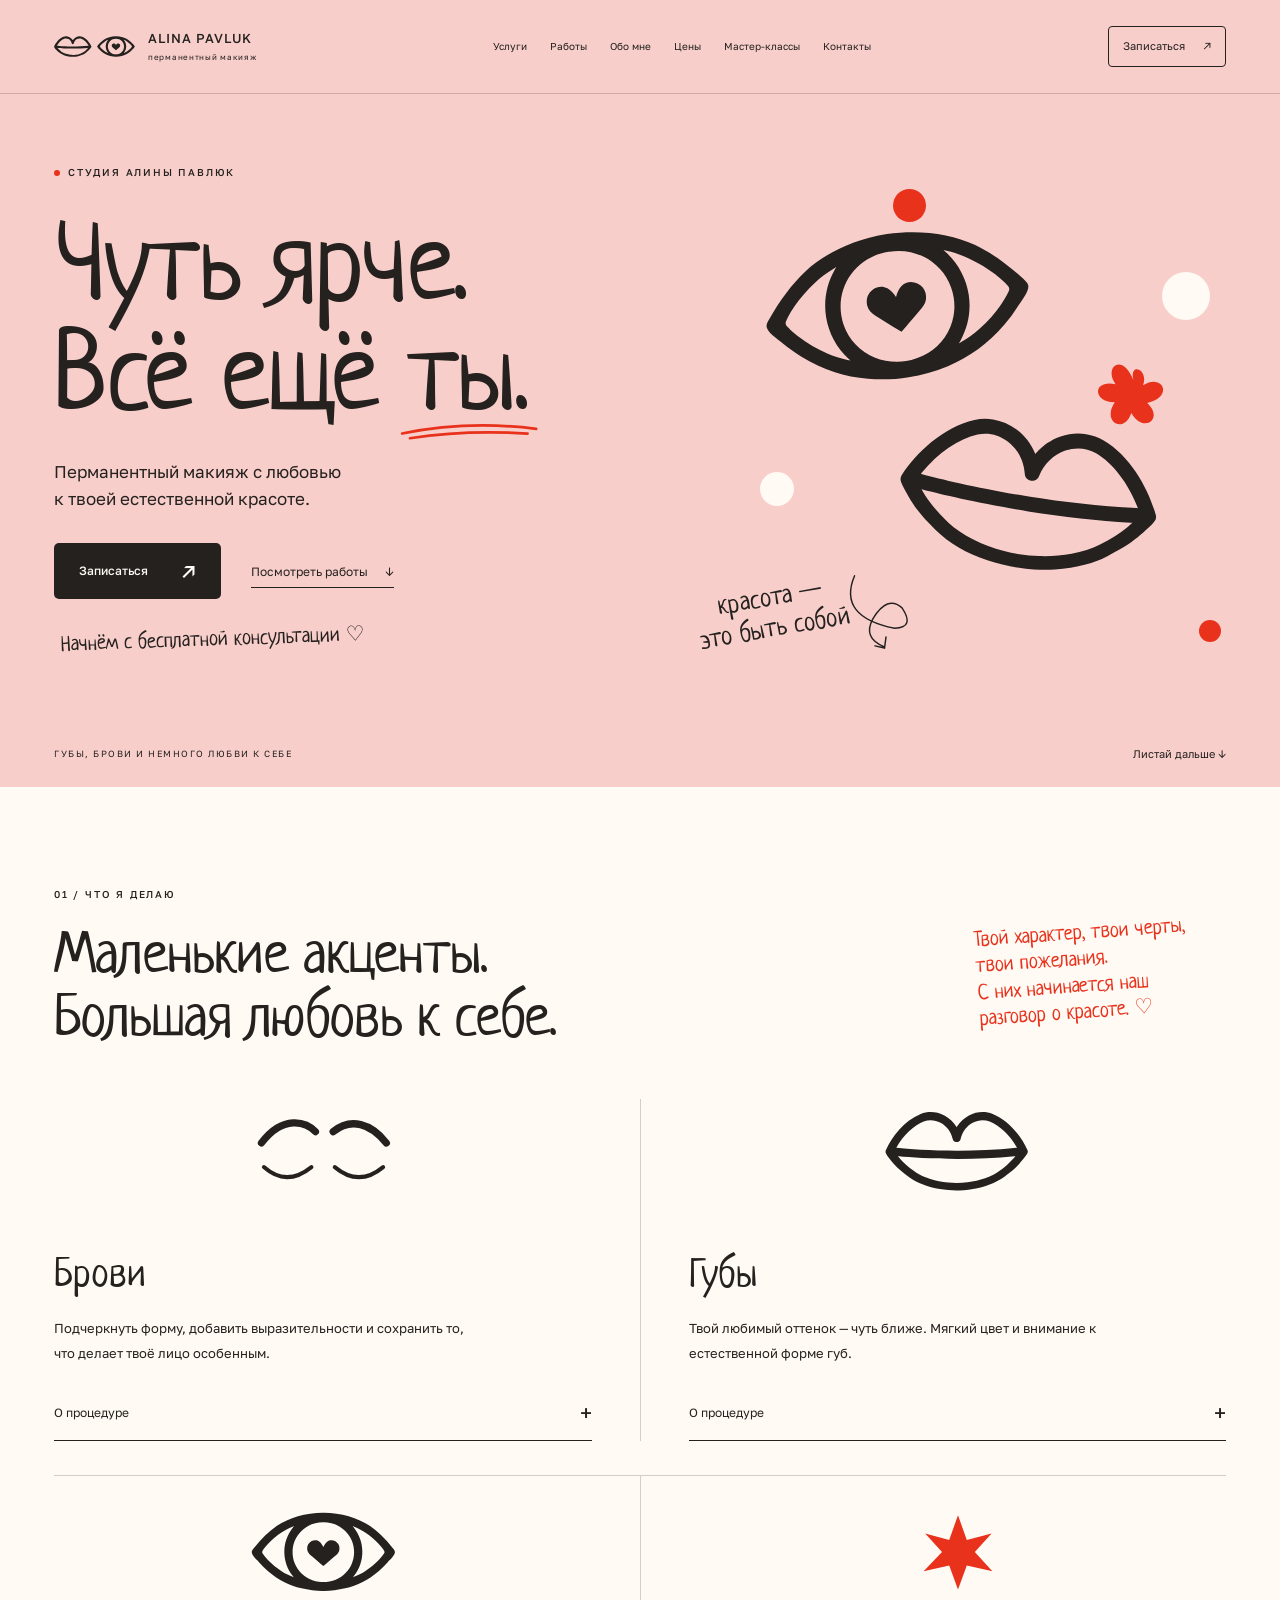
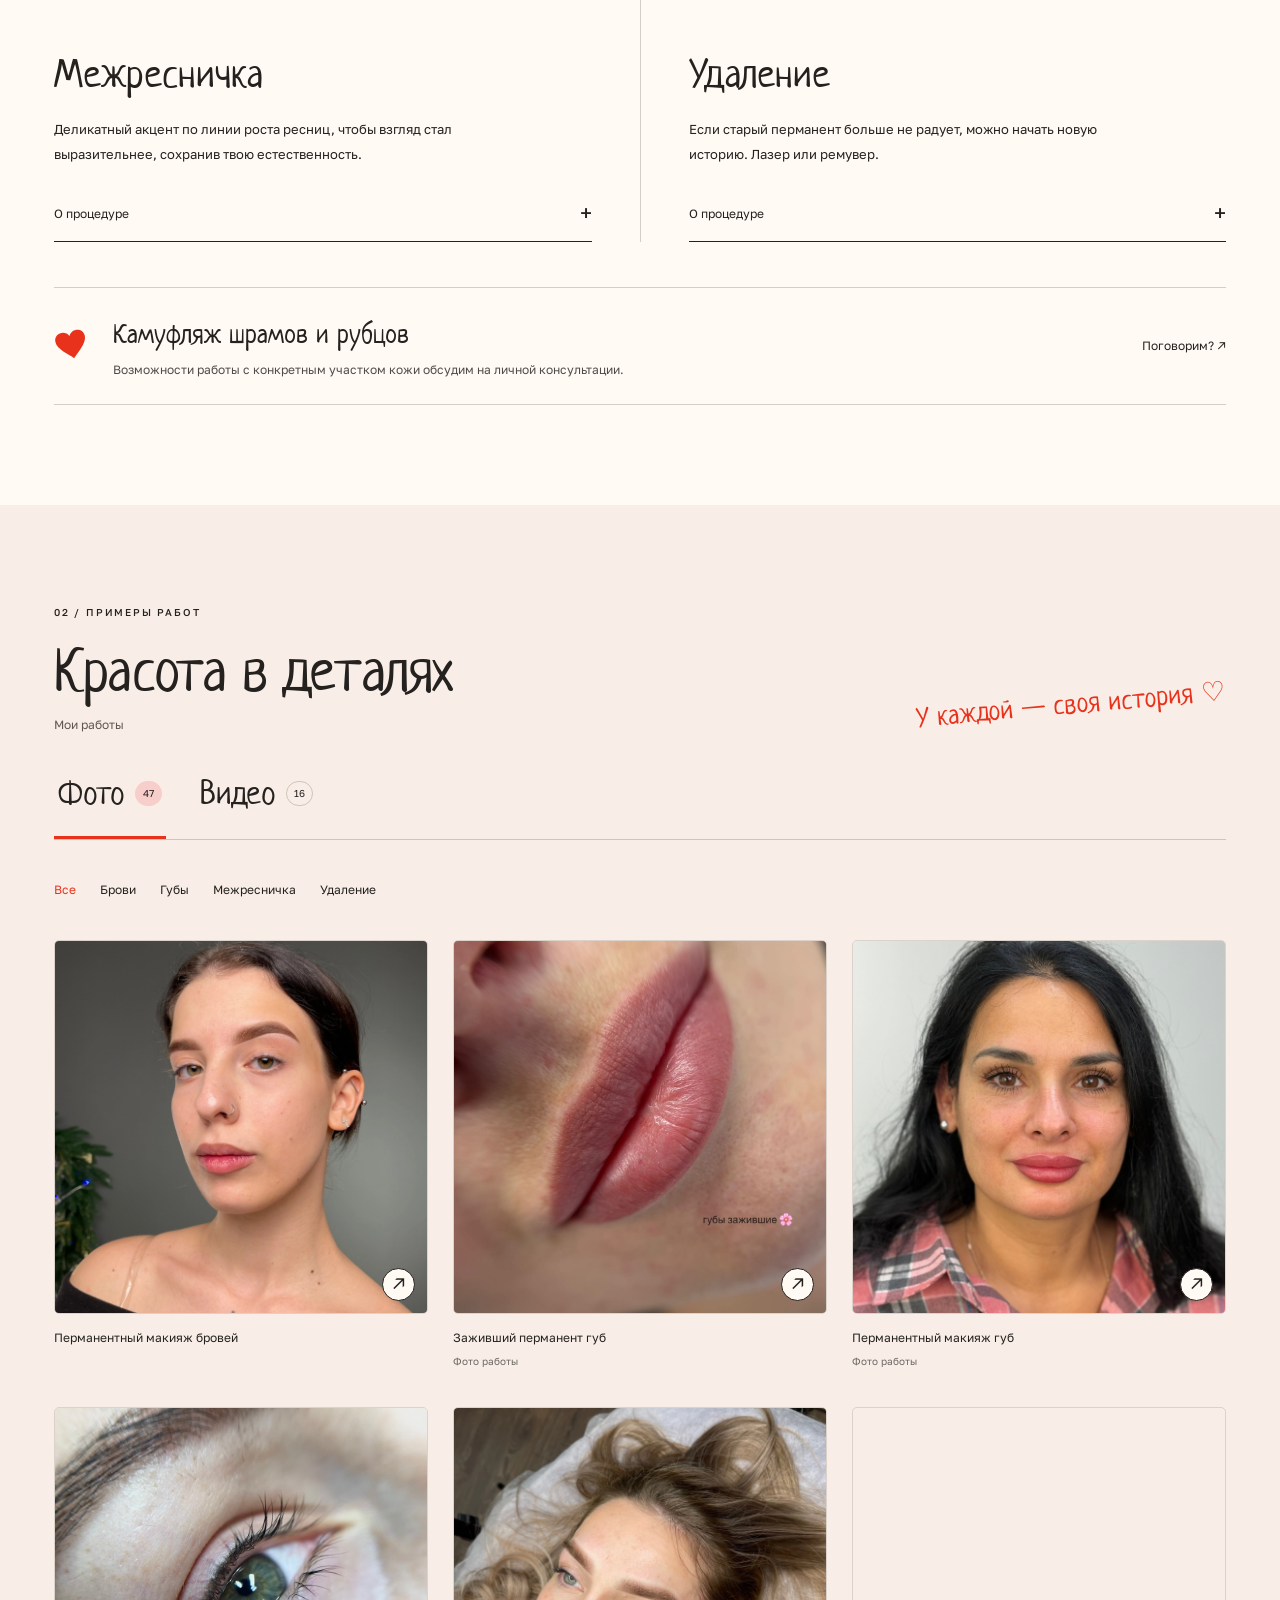
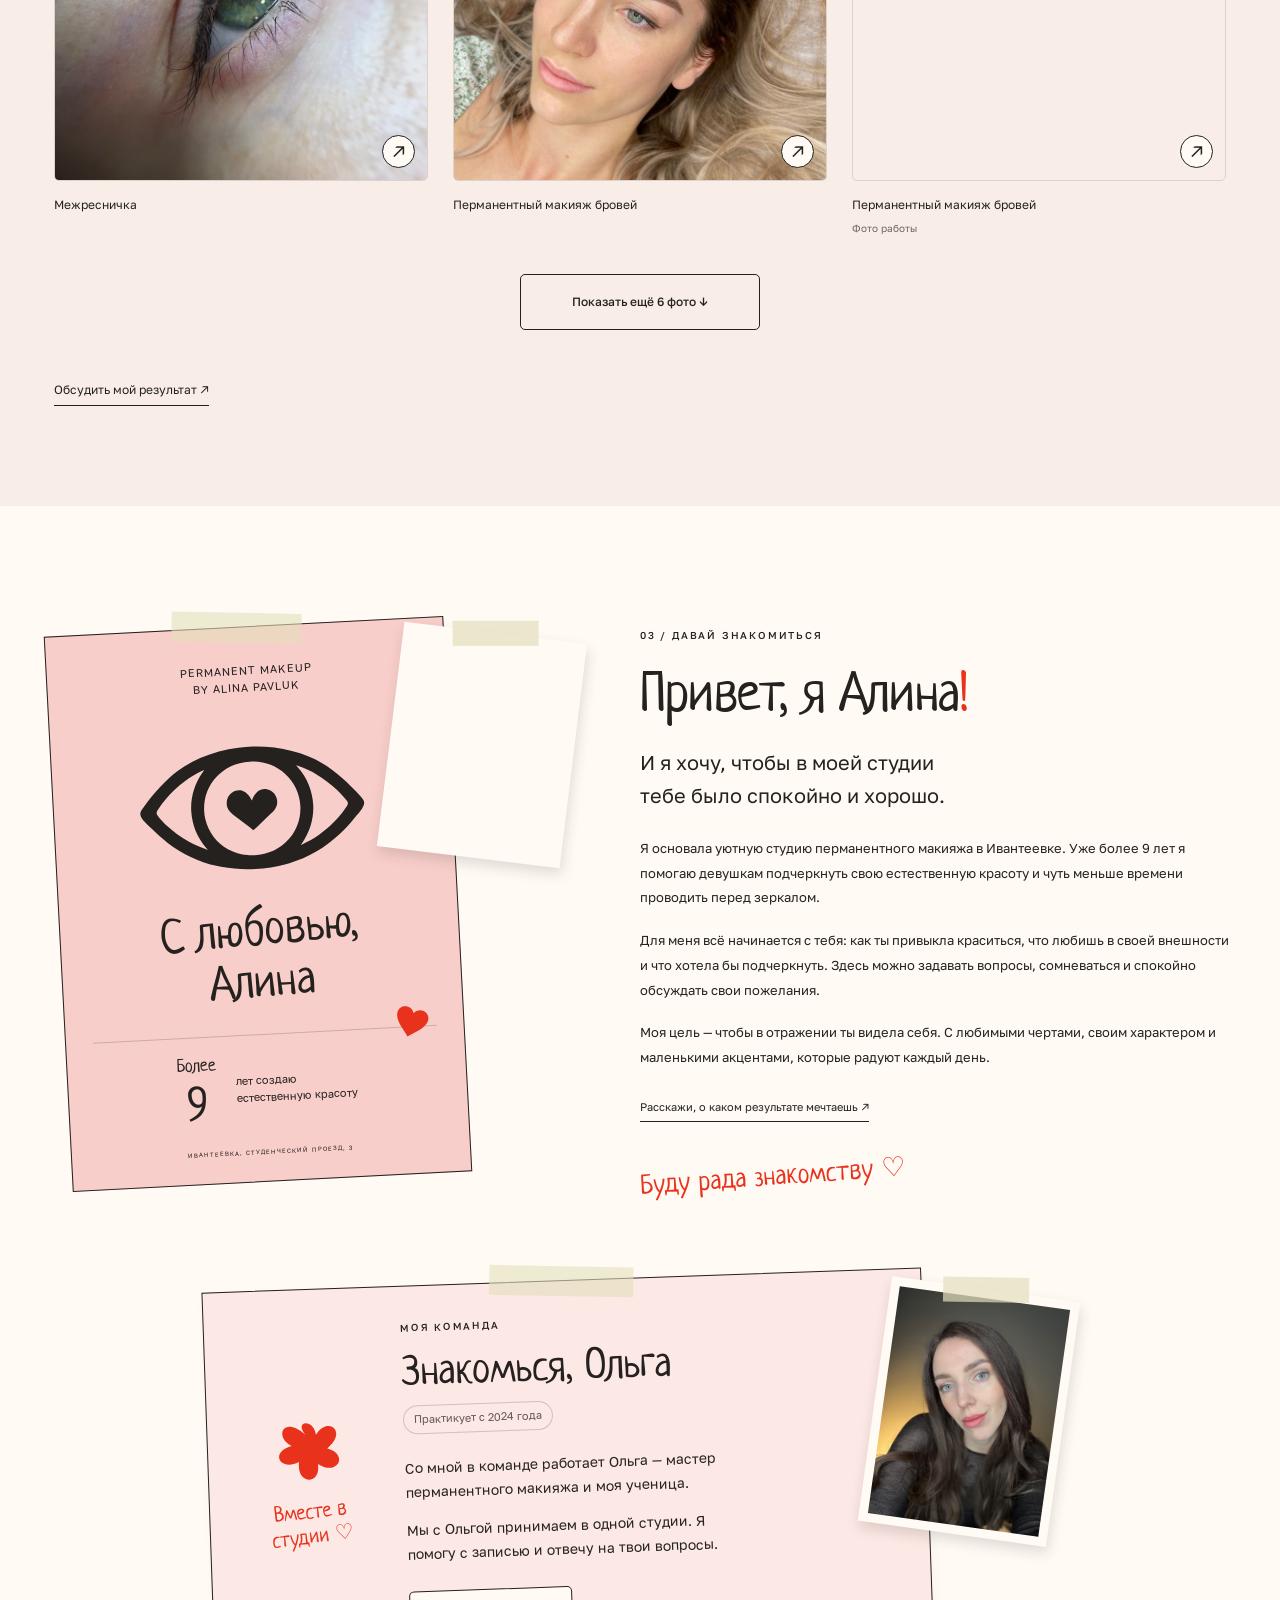
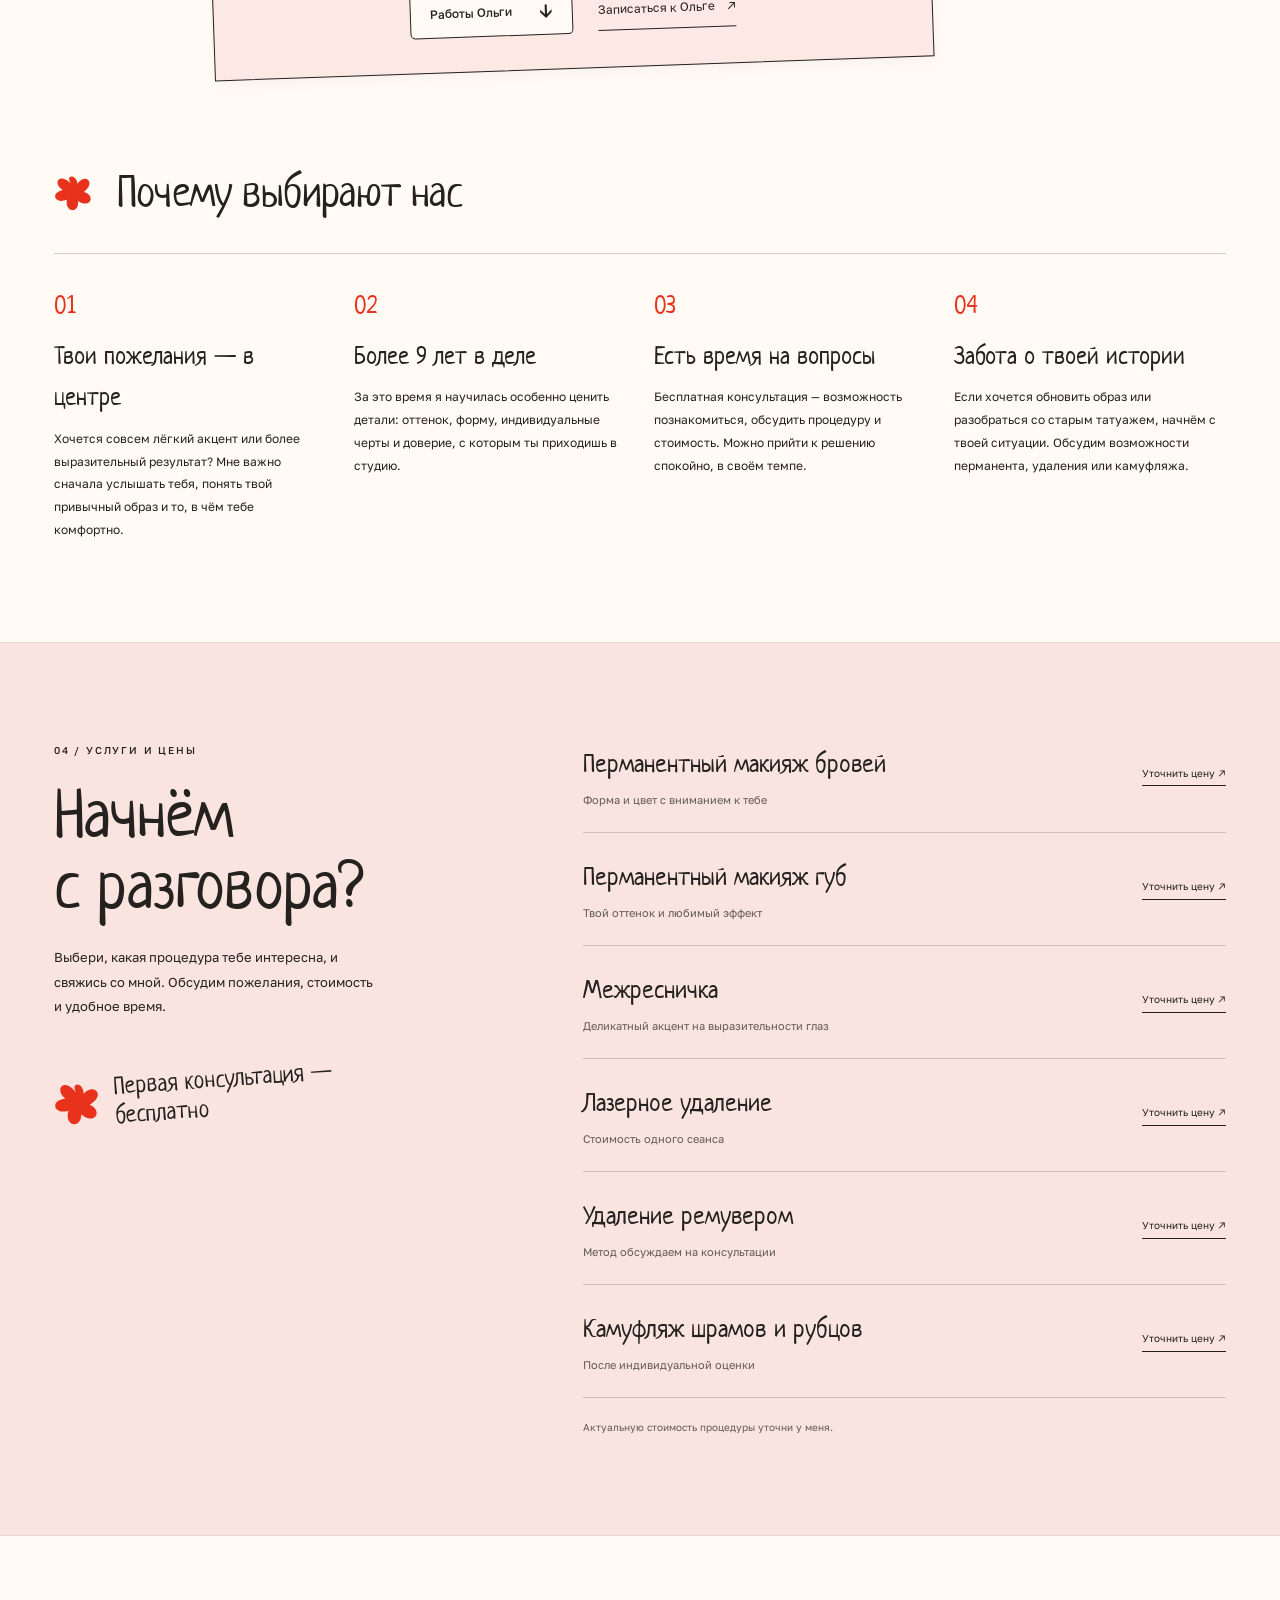
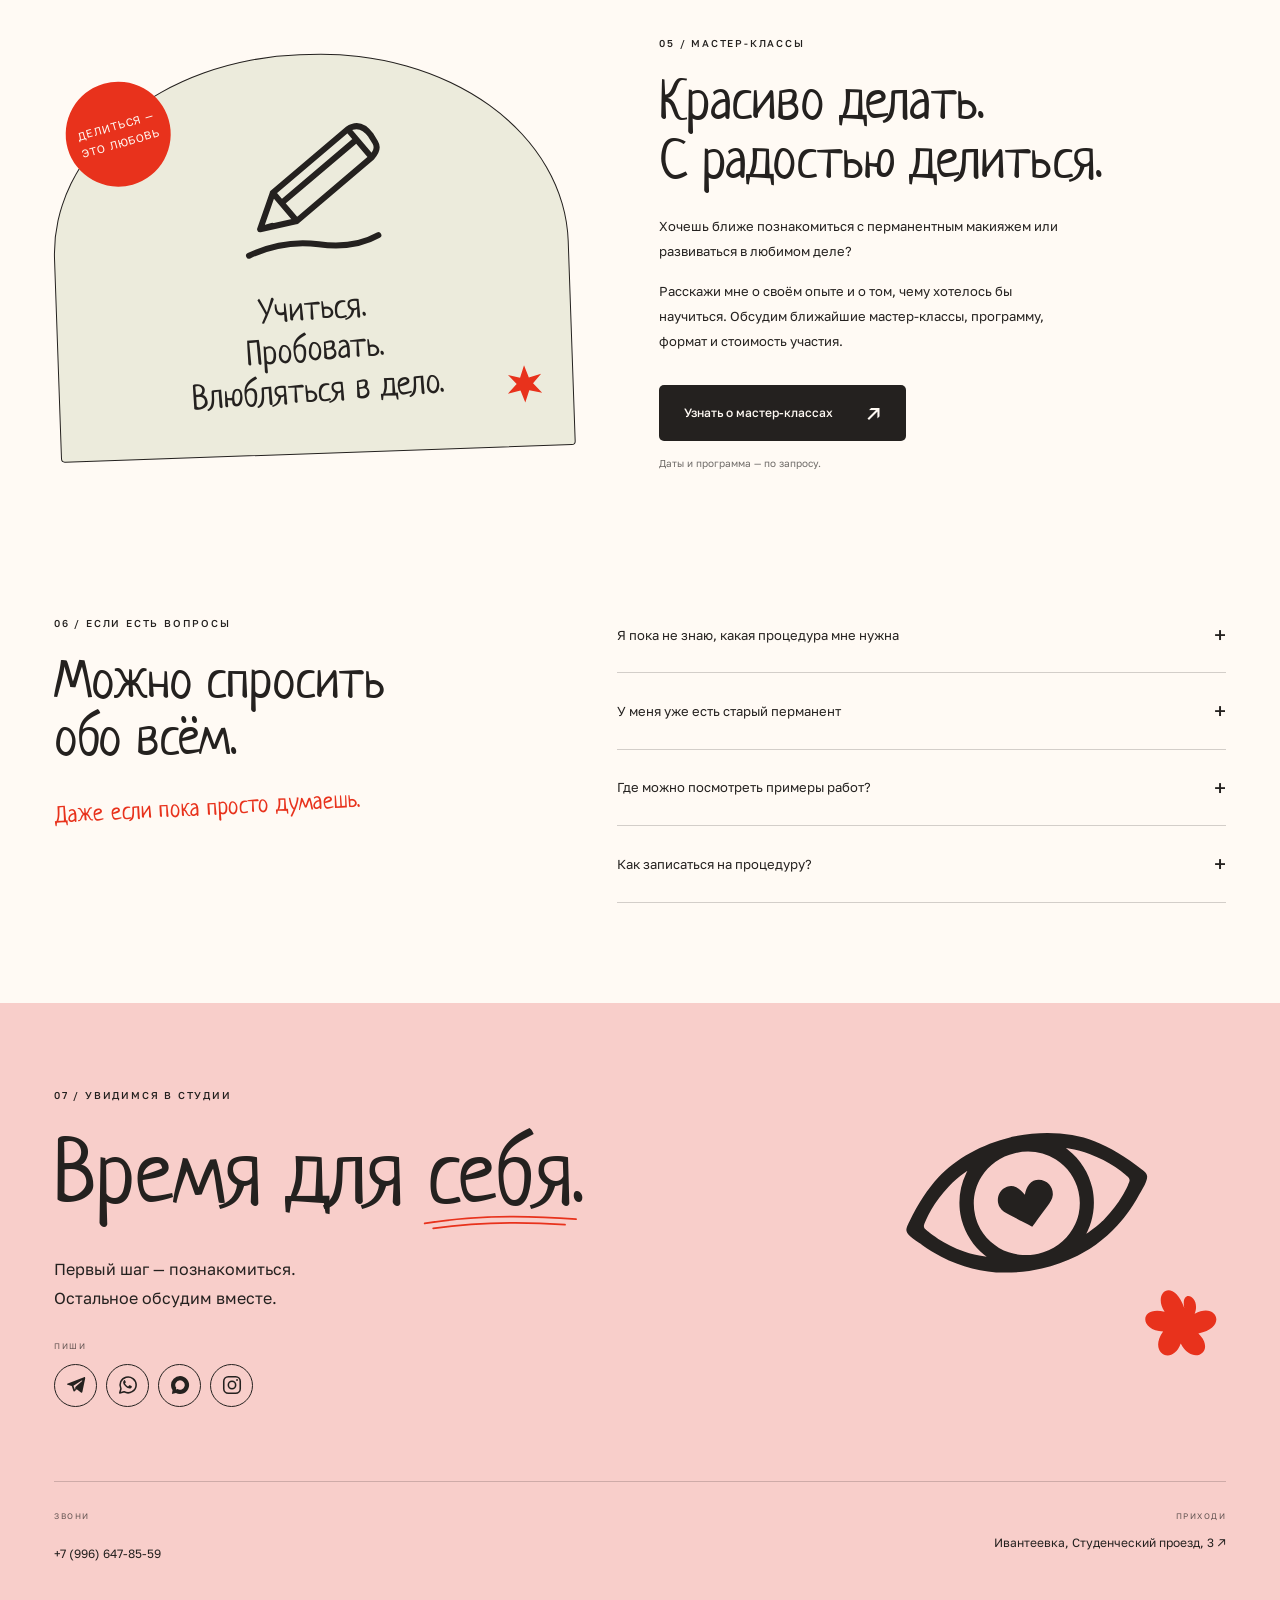
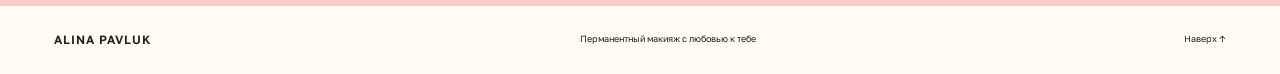
==== index.html @ 5b50081e "Remove selected eyebrow removal photo from gallery" ====
<!doctype html>
<html lang="ru">
<head>
<meta charset="utf-8"><meta name="viewport" content="width=device-width,initial-scale=1">
<meta name="theme-color" content="#f8ceca">
<title>Алина Павлюк — перманентный макияж</title>
<meta name="description" content="Уютная студия Алины Павлюк. Естественный перманентный макияж губ и бровей, межресничка, удаление лазером и ремувером, камуфляж рубцов. Бесплатная консультация.">
<link rel="canonical" href="https://pavluk-beauty.ru/">
<meta property="og:type" content="website">
<meta property="og:locale" content="ru_RU">
<meta property="og:site_name" content="Алина Павлюк">
<meta property="og:title" content="Алина Павлюк — перманентный макияж">
<meta property="og:description" content="Перманентный макияж бровей, губ и межреснички. Более 9 лет опыта, внимание к твоим пожеланиям и бесплатная консультация.">
<meta property="og:url" content="https://pavluk-beauty.ru/">
<meta property="og:image" content="https://raw.githubusercontent.com/grmaykov/pavkuk-beauty/d744a8a2345180cbea5f71ae53151672de16abcf/assets/social-card-v2.png">
<meta property="og:image:width" content="1200">
<meta property="og:image:height" content="630">
<meta property="og:image:alt" content="Алина Павлюк — перманентный макияж с любовью">
<meta name="twitter:card" content="summary_large_image">
<meta name="twitter:title" content="Алина Павлюк — перманентный макияж">
<meta name="twitter:description" content="Брови, губы, межресничка. Бесплатная консультация.">
<meta name="twitter:image" content="https://raw.githubusercontent.com/grmaykov/pavkuk-beauty/d744a8a2345180cbea5f71ae53151672de16abcf/assets/social-card-v2.png">
<script type="application/ld+json">{"@context": "https://schema.org", "@type": "BeautySalon", "name": "Студия перманентного макияжа Алины Павлюк", "url": "https://pavluk-beauty.ru/", "image": "https://pavluk-beauty.ru/assets/social-card.png", "telephone": "+79966478559", "address": {"@type": "PostalAddress", "streetAddress": "Студенческий проезд, 3", "addressLocality": "Ивантеевка", "addressCountry": "RU"}, "sameAs": ["https://vk.com/pavlukpm"]}</script>
<link rel="icon" href="favicon-pb-v2.ico" sizes="16x16 32x32 48x48" type="image/x-icon">
<link rel="icon" href="favicon-pb-v2-64.png" sizes="64x64" type="image/png">
<link rel="icon" href="favicon-pb-v2-32.png" sizes="32x32" type="image/png">
<link rel="apple-touch-icon" href="assets/apple-touch-icon-pb.png" sizes="180x180">
<link rel="preload" href="assets/neucha.ttf" as="font" type="font/ttf" crossorigin>
<link rel="stylesheet" href="style.css?v=contact-write-4">
<script src="videos.js?v=mixed-plans-1" defer></script>
<script src="app.js" defer></script>
</head>
<body>
<a class="skip" href="#main">К содержанию</a>
<svg class="svg-library" xmlns="http://www.w3.org/2000/svg" aria-hidden="true"><defs>
<symbol id="lips" viewBox="0 0 325.0 185.0"><path d="M294.552,85.411 C247.862,90.361 202.802,92.071 162.832,92.071 C101.142,92.071 51.552,88.001 26.692,85.471 L25.142,85.311 L25.922,83.971 C41.732,56.801 64.432,35.321 86.642,26.531 C98.882,21.681 112.352,22.601 124.591,29.121 C138.172,36.371 148.002,49.401 151.552,64.891 C151.852,66.571 152.522,68.061 153.492,69.261 C155.112,71.301 157.781,72.511 160.642,72.511 L160.672,72.511 C163.552,72.501 166.132,71.321 167.742,69.271 C168.772,68.011 169.432,66.511 169.672,64.911 C173.292,49.331 183.122,36.311 196.652,29.121 C208.932,22.621 222.432,21.701 234.642,26.531 C256.852,35.341 279.532,56.801 295.312,83.921 L296.092,85.251 L294.552,85.411 M290.762,105.991 C289.622,107.391 288.452,108.761 287.292,110.081 C283.142,114.751 278.512,119.351 273.452,123.831 C268.392,128.311 262.902,132.691 257.012,136.911 C247.632,143.641 236.582,149.271 224.161,153.661 C212.072,157.921 198.882,160.981 184.952,162.751 C176.692,163.801 168.602,164.321 160.552,164.321 C154.161,164.321 147.792,163.991 141.382,163.341 C127.402,161.901 114.052,159.161 101.702,155.201 C88.832,151.071 77.402,145.721 67.722,139.291 C66.692,138.601 65.622,137.851 64.232,136.861 C52.392,128.381 42.232,119.411 34.052,110.191 C33.312,109.351 32.572,108.471 31.832,107.581 C31.392,107.061 30.942,106.531 30.492,106.011 L28.882,104.131 L31.342,104.361 C55.032,106.601 103.661,110.351 163.152,110.351 C207.362,110.351 250.002,108.341 289.892,104.361 L292.292,104.121 L290.762,105.991 M319.242,90.171 C305.722,60.691 278.152,23.991 241.362,9.411 C234.152,6.551 226.512,5.131 218.812,5.131 C208.362,5.131 197.812,7.741 188.112,12.911 C177.352,18.621 168.142,27.181 161.462,37.681 L160.612,39.011 L159.772,37.681 C153.172,27.221 143.982,18.671 133.182,12.941 C123.512,7.791 112.992,5.181 102.552,5.181 C94.832,5.181 87.172,6.611 79.932,9.481 C43.082,24.061 15.542,60.801 2.052,90.321 C0.911,92.841 0.942,95.721 2.142,98.211 C5.042,104.061 14.942,116.091 20.342,122.281 C29.252,132.341 40.052,140.851 53.532,150.521 C62.992,157.321 73.712,163.081 85.382,167.631 C96.932,172.131 109.522,175.541 122.792,177.771 C136.962,180.151 151.752,181.171 166.742,180.771 C180.402,180.421 193.872,178.821 206.762,176.021 C219.772,173.201 232.042,169.191 243.232,164.101 C252.142,160.061 260.352,155.321 267.652,150.031 C282.842,139.111 292.822,130.511 301.052,121.281 L301.292,121.011 C304.922,116.841 315.942,104.181 319.102,97.791 C320.332,95.321 320.382,92.681 319.242,90.171" fill="currentColor" fill-rule="nonzero"/></symbol><symbol id="eye" viewBox="0 0 322.0 180.0"><path d="M169.223,67.108 C165.534,70.133 162.681,74.324 160.827,78.701 L160.634,79.080 L160.456,78.701 C158.602,74.324 155.748,70.133 152.060,67.108 C144.003,60.501 132.002,64.263 127.110,72.911 C124.626,77.301 124.125,82.731 125.608,87.539 C127.176,92.620 131.383,96.378 135.368,99.649 C140.572,103.921 145.602,108.455 150.718,112.841 C154.026,115.677 157.334,118.513 160.641,121.348 C163.949,118.513 167.257,115.677 170.565,112.841 C175.681,108.455 180.710,103.921 185.914,99.649 C189.900,96.378 194.106,92.620 195.675,87.539 C197.158,82.731 196.656,77.301 194.173,72.911 C189.281,64.263 177.280,60.501 169.223,67.108" fill="currentColor" fill-rule="nonzero"/><path d="M295.527,87.056 C296.779,88.862 296.769,91.258 295.502,93.054 L294.972,93.844 C294.672,94.264 294.382,94.674 294.082,95.084 C293.592,95.774 293.102,96.454 292.612,97.194 C289.892,100.814 286.542,104.664 282.022,109.374 C274.602,117.144 265.222,124.754 253.322,132.654 C245.662,137.854 236.812,141.684 229.962,144.444 L226.462,145.854 L228.802,142.894 C240.612,127.994 247.172,109.174 247.272,89.894 C247.362,70.134 240.582,50.754 228.162,35.324 L225.742,32.314 L229.322,33.774 C238.252,37.404 246.432,41.744 253.632,46.654 C264.852,54.254 274.452,62.254 282.172,70.434 C286.052,74.514 289.622,78.754 292.772,83.014 C293.122,83.544 293.472,84.044 293.832,84.574 C294.242,85.164 294.662,85.784 295.082,86.414 L295.527,87.056 M215.442,130.484 C212.632,134.124 209.432,137.494 205.922,140.494 C202.412,143.494 198.562,146.144 194.472,148.364 C190.362,150.614 185.972,152.454 181.452,153.814 C176.862,155.204 172.062,156.124 167.192,156.544 C164.992,156.744 162.782,156.834 160.592,156.834 C157.132,156.834 153.682,156.594 150.302,156.124 C145.532,155.444 140.852,154.284 136.382,152.664 C131.952,151.074 127.712,149.034 123.792,146.614 C119.882,144.224 116.202,141.404 112.842,138.234 C109.502,135.064 106.492,131.564 103.892,127.814 C101.262,123.994 99.032,119.904 97.282,115.634 C95.472,111.254 94.152,106.654 93.332,101.974 C92.692,98.284 92.362,94.484 92.342,90.664 C92.272,72.924 99.052,56.324 111.422,43.904 C124.212,31.074 141.482,24.004 160.072,24.004 L161.212,24.004 C179.802,24.004 197.072,31.074 209.862,43.904 C222.232,56.324 229.012,72.924 228.942,90.664 C228.922,95.604 228.372,100.504 227.302,105.234 C226.252,109.854 224.692,114.354 222.682,118.634 C220.702,122.824 218.262,126.814 215.442,130.484 M26.202,86.424 C26.622,85.794 27.042,85.174 27.442,84.584 C27.802,84.054 28.152,83.544 28.482,83.054 C31.662,78.754 35.232,74.514 39.122,70.434 C46.832,62.254 56.432,54.254 67.652,46.654 C74.852,41.744 83.032,37.404 91.962,33.774 L95.542,32.314 L93.122,35.324 C80.702,50.754 73.922,70.134 74.012,89.894 C74.112,109.174 80.672,127.994 92.482,142.894 L94.822,145.854 L91.322,144.444 C84.472,141.684 75.622,137.854 67.952,132.654 C56.072,124.754 46.682,117.144 39.262,109.364 C34.742,104.664 31.392,100.814 28.702,97.244 C28.182,96.454 27.682,95.764 27.192,95.074 C26.902,94.674 26.602,94.264 26.312,93.844 L25.792,93.074 C24.519,91.266 24.511,88.856 25.773,87.041 L26.202,86.424 M315.612,82.164 L315.522,82.054 C298.392,60.474 281.422,44.074 263.632,31.904 C237.042,13.734 199.812,3.084 161.462,2.694 C161.222,2.694 160.952,2.694 160.712,2.704 L160.672,2.714 L160.572,2.704 C160.332,2.694 160.062,2.694 159.812,2.694 C121.472,3.084 84.232,13.734 57.652,31.904 C39.862,44.074 22.892,60.474 5.762,82.054 L5.672,82.164 C3.632,84.724 1.522,87.374 1.702,90.494 C1.872,93.434 3.752,97.034 7.442,101.534 C9.502,104.034 11.812,106.444 13.842,108.584 C15.082,109.884 16.262,111.114 17.202,112.184 C23.572,119.414 30.532,126.254 37.882,132.504 C60.142,151.434 85.112,164.284 112.092,170.714 C128.652,174.654 144.972,176.584 160.602,176.424 C176.312,176.584 192.632,174.654 209.192,170.714 C236.172,164.284 261.142,151.434 283.402,132.504 C290.752,126.254 297.712,119.414 304.082,112.184 C305.022,111.114 306.202,109.884 307.442,108.584 C309.472,106.454 311.782,104.034 313.832,101.534 C317.532,97.044 319.412,93.434 319.582,90.494 C319.762,87.374 317.652,84.724 315.612,82.164" fill="currentColor" fill-rule="nonzero"/></symbol>
<symbol id="flower" viewBox="0 0 100 100"><path fill="currentColor" d="M50 27C24-11 1 18 25 39C-12 40-2 74 30 66C17 100 55 110 58 76C83 103 109 73 78 56C116 38 91 6 66 31C69 5 37 1 50 27Z"/></symbol>
<symbol id="spark" viewBox="0 0 100 100"><path d="M50 4 61 35 92 27 71 50 93 74 61 67 50 97 39 67 7 74 30 50 9 27 39 35Z" fill="currentColor"/></symbol>
<symbol id="heart" viewBox="0 0 100 90"><path d="M50 82C37 68 7 48 7 26C7 1 40-4 50 17C61-4 93 2 93 26C93 48 62 70 50 82Z" fill="currentColor"/></symbol>
<symbol id="brows" viewBox="0 0 180 100"><g fill="none" stroke="currentColor" stroke-linecap="round" stroke-linejoin="round"><path d="M13 40C40 4 69 14 80 26M102 26C124 8 149 16 168 40" stroke-width="9"/><path d="M16 70Q44 95 75 70M104 70Q134 95 164 70" stroke-width="5"/></g></symbol>
<symbol id="arrow" viewBox="0 0 50 25"><path d="M3 13H44M32 3l12 10-12 10" fill="none" stroke="currentColor" stroke-width="2.5" stroke-linecap="round" stroke-linejoin="round"/></symbol>
<symbol id="pencil" viewBox="0 0 180 150"><g fill="none" stroke="currentColor" stroke-width="6" stroke-linecap="round" stroke-linejoin="round"><path d="m39 112 14-36 77-61q13-8 23 7l4 7q4 7-4 15l-77 61-37 7Zm14-36 23 29M130 15l23 29M62 86l76-60M39 112l12-3M27 138q35-15 70-9t60-7"/></g></symbol>
</defs></svg>
<header class="header">
<div class="wrap header-inner">
<a class="brand" href="#home" aria-label="Алина Павлюк — на главную"><span class="brand-marks"><svg><use href="#lips"/></svg><svg><use href="#eye"/></svg></span><span>ALINA PAVLUK<small>перманентный макияж</small></span></a>
<nav id="navigation" aria-label="Основная навигация"><a href="#services">Услуги</a><a href="#works">Работы</a><a href="#about">Обо мне</a><a href="#prices">Цены</a><a href="#classes">Мастер-классы</a><a href="#contacts">Контакты</a></nav>
<a class="header-book" href="#contacts">Записаться <span>↗</span></a>
<button class="menu-button" aria-label="Открыть меню" aria-expanded="false" aria-controls="navigation"><span></span><span></span></button>
</div>
</header>
<main id="main">
<section class="hero" id="home">
<div class="wrap hero-inner">
<div class="hero-copy"><p class="eyebrow"><span class="little-dot"></span> СТУДИЯ АЛИНЫ ПАВЛЮК</p>
<h1>Чуть ярче.<br>Всё ещё <span class="you">ты.<svg viewBox="0 0 180 25" aria-hidden="true"><path d="M4 17Q87 0 175 11M14 23Q85 12 164 17"/></svg></span></h1>
<p class="hero-description">Перманентный макияж с любовью<br class="desktop-break"> к твоей естественной красоте.</p>
<div class="hero-actions"><a class="button dark" href="#contacts">Записаться <span>↗</span></a><a class="text-link" href="#works">Посмотреть работы <span>↓</span></a></div>
<p class="hand hero-note">Начнём с бесплатной консультации ♡</p>
</div>
<div class="hero-art" aria-hidden="true"><span class="art-dot red dot-one"></span><span class="art-dot white dot-two"></span><svg class="hero-eye"><g class="hero-eye-blink"><use href="#eye"/></g><svg class="hero-eye-closed" viewBox="0 0 322 180" width="100%" height="100%"><path d="M8 90 Q161 108 314 90" fill="none" stroke="currentColor" stroke-width="12" stroke-linecap="round"/></svg></svg><svg class="hero-lips"><g class="hero-lips-motion"><use href="#lips"/></g></svg><svg class="art-flower"><use href="#flower"/></svg><span class="art-dot white dot-three"></span><span class="art-dot red dot-four"></span><div class="art-message hand">красота —<br>это быть собой</div><svg class="art-scribble" viewBox="0 0 100 110"><path d="M20 4Q-4 60 75 76Q103 75 85 48Q65 30 45 63Q31 89 60 101M48 100l13 3 2-15"/></svg></div>
</div>
<div class="hero-bottom wrap"><span>ГУБЫ, БРОВИ И НЕМНОГО ЛЮБВИ К СЕБЕ</span><a href="#services" aria-label="Перейти к услугам">Листай дальше ↓</a></div>
</section>

<section class="services section" id="services"><div class="wrap">
<div class="section-heading"><div><p class="eyebrow">01 / ЧТО Я ДЕЛАЮ</p><h2>Маленькие акценты.<br>Большая любовь к себе.</h2></div><p class="hand tilted service-note">Твой характер, твои черты,<br>твои пожелания.<br>С них начинается наш<br>разговор о красоте. <span aria-hidden="true">♡</span></p></div>
<div class="service-grid">
<article class="service"><div class="service-top"><svg aria-hidden="true"><use href="#brows"/></svg></div><h3>Брови</h3><p>Подчеркнуть форму, добавить выразительности и сохранить то, что делает твоё лицо особенным.</p><details><summary>О процедуре <span>+</span></summary><div>На консультации обсудим желаемую форму и насыщенность. Если уже есть перманентный макияж, покажи его мне — это поможет выбрать дальнейший путь.<a href="#contacts">Обсудить мои брови ↗</a></div></details></article>
<article class="service"><div class="service-top"><svg aria-hidden="true"><use href="#lips"/></svg></div><h3>Губы</h3><p>Твой любимый оттенок — чуть ближе. Мягкий цвет и внимание к естественной форме губ.</p><details><summary>О процедуре <span>+</span></summary><div>Расскажи, какой эффект тебе нравится: едва заметный оттенок или более выразительный цвет. На консультации обсудим пожелания и возможности процедуры.<a href="#contacts">Подобрать оттенок ↗</a></div></details></article>
<article class="service"><div class="service-top"><svg aria-hidden="true"><use href="#eye"/></svg></div><h3>Межресничка</h3><p>Деликатный акцент по линии роста ресниц, чтобы взгляд стал выразительнее, сохранив твою естественность.</p><details><summary>О процедуре <span>+</span></summary><div>Если хочется подчеркнуть глаза, но сохранить мягкий, естественный образ — обсудим межресничный перманент. Вместе подберём насыщенность с учётом твоих пожеланий.<a href="#contacts">Обсудить межресничку ↗</a></div></details></article><article class="service"><div class="service-top"><svg class="red-ink" aria-hidden="true"><use href="#spark"/></svg></div><h3>Удаление</h3><p>Если старый перманент больше не радует, можно начать новую историю. Лазер или ремувер.</p><details><summary>О процедуре <span>+</span></summary><div>Начнём с оценки существующего перманента. Метод, количество процедур и ожидаемый результат обсуждаются индивидуально — заранее обещать удаление за один сеанс нельзя.<a href="#contacts">Обсудить удаление ↗</a></div></details></article>
</div>
<div class="extra-service"><svg aria-hidden="true"><use href="#heart"/></svg><div><h3>Камуфляж шрамов и рубцов</h3><p>Возможности работы с конкретным участком кожи обсудим на личной консультации.</p></div><a href="#contacts" aria-label="Узнать о камуфляже шрамов и рубцов">Поговорим? ↗</a></div>
</div></section>
<section class="works section" id="works" data-master="alina"><div class="wrap">
<div class="section-heading"><div><p class="eyebrow">02 / ПРИМЕРЫ РАБОТ</p><h2>Красота в деталях</h2><p class="portfolio-author">Мои работы</p></div><p class="hand tilted">У каждой — своя история ♡</p></div>
<div class="work-tabs" role="tablist" aria-label="Формат работ"><button type="button" id="photo-tab" role="tab" aria-selected="true" aria-controls="photo-panel" tabindex="0">Фото <span>47</span></button><button type="button" id="video-tab" role="tab" aria-selected="false" aria-controls="video-panel" tabindex="-1">Видео <span>16</span></button></div><div id="photo-panel" role="tabpanel" aria-labelledby="photo-tab"><div class="filter-row" role="group" aria-label="Фильтр фотографий"><button class="active" data-filter="all" aria-pressed="true">Все</button><button data-filter="brows" aria-pressed="false">Брови</button><button data-filter="lips" aria-pressed="false">Губы</button><button data-filter="lashline" aria-pressed="false">Межресничка</button><button data-filter="removal" aria-pressed="false">Удаление</button></div>
<div class="work-grid portfolio-gallery"><figure class="work-card portfolio-card" data-category="brows" data-index="0"><a class="portfolio-photo" href="assets/portfolio/brows-10.png" data-photo="0" data-ratio="0.75000000" data-rotate="0" aria-label="Открыть фото 1: Перманентный макияж бровей" style="--photo-ratio:0.75000000"><img src="assets/portfolio/brows-10.png" width="1536" height="2048" alt="Перманентный макияж бровей — работа Алины Павлюк, фотография 1" loading="lazy" decoding="async"><span class="photo-enlarge" aria-hidden="true">↗</span></a><figcaption><div><span class="photo-title">Перманентный макияж бровей</span><small></small></div></figcaption></figure><figure class="work-card portfolio-card" data-category="lips" data-index="1"><a class="portfolio-photo" href="assets/portfolio/lips-08.jpg" data-photo="1" data-ratio="0.56250000" data-rotate="0" aria-label="Открыть фото 2: Заживший перманент губ" style="--photo-ratio:0.56250000"><img src="assets/portfolio/lips-08.jpg" width="1152" height="2048" alt="Заживший перманент губ — работа Алины Павлюк, фотография 2" loading="lazy" decoding="async"><span class="photo-enlarge" aria-hidden="true">↗</span></a><figcaption><div><span class="photo-title">Заживший перманент губ</span><small>Фото работы</small></div></figcaption></figure><figure class="work-card portfolio-card" data-category="lips" data-index="2"><a class="portfolio-photo" href="assets/portfolio/lips-11.jpg" data-photo="2" data-ratio="0.75000000" data-rotate="0" aria-label="Открыть фото 3: Перманентный макияж губ" style="--photo-ratio:0.75000000"><img src="assets/portfolio/lips-11.jpg" width="1536" height="2048" alt="Перманентный макияж губ — работа Алины Павлюк, фотография 3" loading="lazy" decoding="async"><span class="photo-enlarge" aria-hidden="true">↗</span></a><figcaption><div><span class="photo-title">Перманентный макияж губ</span><small>Фото работы</small></div></figcaption></figure><figure class="work-card portfolio-card" data-category="lashline" data-index="3"><a class="portfolio-photo" href="assets/portfolio/lashline-09.jpg" data-photo="3" data-ratio="0.75000000" data-rotate="0" aria-label="Открыть фото 4: Межресничка" style="--photo-ratio:0.75000000"><img src="assets/portfolio/lashline-09.jpg" width="960" height="1280" alt="Межресничка — работа Алины Павлюк, фотография 4" loading="lazy" decoding="async"><span class="photo-enlarge" aria-hidden="true">↗</span></a><figcaption><div><span class="photo-title">Межресничка</span><small></small></div></figcaption></figure><figure class="work-card portfolio-card" data-category="brows" data-index="4"><a class="portfolio-photo" href="assets/portfolio/brows-09.png" data-photo="4" data-ratio="0.75000000" data-rotate="0" aria-label="Открыть фото 5: Перманентный макияж бровей" style="--photo-ratio:0.75000000"><img src="assets/portfolio/brows-09.png" width="1536" height="2048" alt="Перманентный макияж бровей — работа Алины Павлюк, фотография 5" loading="lazy" decoding="async"><span class="photo-enlarge" aria-hidden="true">↗</span></a><figcaption><div><span class="photo-title">Перманентный макияж бровей</span><small></small></div></figcaption></figure><figure class="work-card portfolio-card" data-category="brows" data-index="5"><a class="portfolio-photo" href="assets/portfolio/brows-03.jpg" data-photo="5" data-ratio="1.33333333" data-rotate="0" aria-label="Открыть фото 6: Перманентный макияж бровей" style="--photo-ratio:1.33333333"><img src="assets/portfolio/brows-03.jpg" width="2048" height="1536" alt="Перманентный макияж бровей — работа Алины Павлюк, фотография 6" loading="lazy" decoding="async"><span class="photo-enlarge" aria-hidden="true">↗</span></a><figcaption><div><span class="photo-title">Перманентный макияж бровей</span><small>Фото работы</small></div></figcaption></figure><figure class="work-card portfolio-card" data-category="lips" data-index="6" hidden><a class="portfolio-photo" href="assets/portfolio/lips-01.png" data-photo="6" data-ratio="0.99831933" data-rotate="0" aria-label="Открыть фото 7: Перманентный макияж губ" style="--photo-ratio:0.99831933"><img src="assets/portfolio/lips-01.png" width="1188" height="1190" alt="Перманентный макияж губ — работа Алины Павлюк, фотография 7" loading="lazy" decoding="async"><span class="photo-enlarge" aria-hidden="true">↗</span></a><figcaption><div><span class="photo-title">Перманентный макияж губ</span><small></small></div></figcaption></figure><figure class="work-card portfolio-card" data-category="lashline" data-index="7" hidden><a class="portfolio-photo" href="assets/portfolio/lashline-01.jpg" data-photo="7" data-ratio="0.75000000" data-rotate="0" aria-label="Открыть фото 8: Межресничка" style="--photo-ratio:0.75000000"><img src="assets/portfolio/lashline-01.jpg" width="960" height="1280" alt="Межресничка — работа Алины Павлюк, фотография 8" loading="lazy" decoding="async"><span class="photo-enlarge" aria-hidden="true">↗</span></a><figcaption><div><span class="photo-title">Межресничка</span><small></small></div></figcaption></figure><figure class="work-card portfolio-card" data-category="portrait" data-index="8" hidden><a class="portfolio-photo" href="assets/portfolio/portrait-01.jpg" data-photo="8" data-ratio="0.75000000" data-rotate="0" aria-label="Открыть фото 9: Моя работа" style="--photo-ratio:0.75000000"><img src="assets/portfolio/portrait-01.jpg" width="1536" height="2048" alt="Моя работа — работа Алины Павлюк, фотография 9" loading="lazy" decoding="async"><span class="photo-enlarge" aria-hidden="true">↗</span></a><figcaption><div><span class="photo-title">Моя работа</span><small>Фото работы</small></div></figcaption></figure><figure class="work-card portfolio-card" data-category="brows" data-index="9" hidden><a class="portfolio-photo" href="assets/portfolio/brows-07.jpg" data-photo="9" data-ratio="0.75000000" data-rotate="0" aria-label="Открыть фото 10: Перманентный макияж бровей" style="--photo-ratio:0.75000000"><img src="assets/portfolio/brows-07.jpg" width="960" height="1280" alt="Перманентный макияж бровей — работа Алины Павлюк, фотография 10" loading="lazy" decoding="async"><span class="photo-enlarge" aria-hidden="true">↗</span></a><figcaption><div><span class="photo-title">Перманентный макияж бровей</span><small></small></div></figcaption></figure><figure class="work-card portfolio-card" data-category="lips" data-index="10" hidden><a class="portfolio-photo" href="assets/portfolio/lips-04.png" data-photo="10" data-ratio="1.00840336" data-rotate="0" aria-label="Открыть фото 11: Перманентный макияж губ" style="--photo-ratio:1.00840336"><img src="assets/portfolio/lips-04.png" width="1320" height="1309" alt="Перманентный макияж губ — работа Алины Павлюк, фотография 11" loading="lazy" decoding="async"><span class="photo-enlarge" aria-hidden="true">↗</span></a><figcaption><div><span class="photo-title">Перманентный макияж губ</span><small></small></div></figcaption></figure><figure class="work-card portfolio-card" data-category="lashline" data-index="11" hidden><a class="portfolio-photo" href="assets/portfolio/lashline-02.jpg" data-photo="11" data-ratio="1.33333333" data-rotate="0" aria-label="Открыть фото 12: Межресничка" style="--photo-ratio:1.33333333"><img src="assets/portfolio/lashline-02.jpg" width="1280" height="960" alt="Межресничка — работа Алины Павлюк, фотография 12" loading="lazy" decoding="async"><span class="photo-enlarge" aria-hidden="true">↗</span></a><figcaption><div><span class="photo-title">Межресничка</span><small></small></div></figcaption></figure><figure class="work-card portfolio-card" data-category="brows" data-index="12" hidden><a class="portfolio-photo" href="assets/portfolio/brows-11.png" data-photo="12" data-ratio="0.75000000" data-rotate="0" aria-label="Открыть фото 13: Перманентный макияж бровей" style="--photo-ratio:0.75000000"><img src="assets/portfolio/brows-11.png" width="1536" height="2048" alt="Перманентный макияж бровей — работа Алины Павлюк, фотография 13" loading="lazy" decoding="async"><span class="photo-enlarge" aria-hidden="true">↗</span></a><figcaption><div><span class="photo-title">Перманентный макияж бровей</span><small></small></div></figcaption></figure><figure class="work-card portfolio-card" data-category="brows" data-index="13" hidden><a class="portfolio-photo" href="assets/portfolio/brows-01.jpg" data-photo="13" data-ratio="0.75000000" data-rotate="0" aria-label="Открыть фото 14: Перманентный макияж бровей" style="--photo-ratio:0.75000000"><img src="assets/portfolio/brows-01.jpg" width="1536" height="2048" alt="Перманентный макияж бровей — работа Алины Павлюк, фотография 14" loading="lazy" decoding="async"><span class="photo-enlarge" aria-hidden="true">↗</span></a><figcaption><div><span class="photo-title">Перманентный макияж бровей</span><small>Фото работы</small></div></figcaption></figure><figure class="work-card portfolio-card" data-category="lashline" data-index="14" hidden><a class="portfolio-photo" href="assets/portfolio/lashline-07.jpg" data-photo="14" data-ratio="0.75000000" data-rotate="0" aria-label="Открыть фото 15: Межресничка" style="--photo-ratio:0.75000000"><img src="assets/portfolio/lashline-07.jpg" width="960" height="1280" alt="Межресничка — работа Алины Павлюк, фотография 15" loading="lazy" decoding="async"><span class="photo-enlarge" aria-hidden="true">↗</span></a><figcaption><div><span class="photo-title">Межресничка</span><small></small></div></figcaption></figure><figure class="work-card portfolio-card" data-category="brows" data-index="15" hidden><a class="portfolio-photo" href="assets/portfolio/brows-12.png" data-photo="15" data-ratio="0.75000000" data-rotate="0" aria-label="Открыть фото 16: Перманентный макияж бровей" style="--photo-ratio:0.75000000"><img src="assets/portfolio/brows-12.png" width="1536" height="2048" alt="Перманентный макияж бровей — работа Алины Павлюк, фотография 16" loading="lazy" decoding="async"><span class="photo-enlarge" aria-hidden="true">↗</span></a><figcaption><div><span class="photo-title">Перманентный макияж бровей</span><small></small></div></figcaption></figure><figure class="work-card portfolio-card" data-category="lips" data-index="16" hidden><a class="portfolio-photo" href="assets/portfolio/lips-03.jpg" data-photo="16" data-ratio="0.79980469" data-rotate="0" aria-label="Открыть фото 17: Перманентный макияж губ" style="--photo-ratio:0.79980469"><img src="assets/portfolio/lips-03.jpg" width="1638" height="2048" alt="Перманентный макияж губ — работа Алины Павлюк, фотография 17" loading="lazy" decoding="async"><span class="photo-enlarge" aria-hidden="true">↗</span></a><figcaption><div><span class="photo-title">Перманентный макияж губ</span><small></small></div></figcaption></figure><figure class="work-card portfolio-card" data-category="lashline" data-index="17" hidden><a class="portfolio-photo" href="assets/portfolio/lashline-03.jpg" data-photo="17" data-ratio="1.33333333" data-rotate="0" aria-label="Открыть фото 18: Межресничка" style="--photo-ratio:1.33333333"><img src="assets/portfolio/lashline-03.jpg" width="1280" height="960" alt="Межресничка — работа Алины Павлюк, фотография 18" loading="lazy" decoding="async"><span class="photo-enlarge" aria-hidden="true">↗</span></a><figcaption><div><span class="photo-title">Межресничка</span><small></small></div></figcaption></figure><figure class="work-card portfolio-card" data-category="lips" data-index="18" hidden><a class="portfolio-photo" href="assets/portfolio/lips-02.jpg" data-photo="18" data-ratio="0.79980469" data-rotate="0" aria-label="Открыть фото 19: Перманентный макияж губ" style="--photo-ratio:0.79980469"><img src="assets/portfolio/lips-02.jpg" width="1638" height="2048" alt="Перманентный макияж губ — работа Алины Павлюк, фотография 19" loading="lazy" decoding="async"><span class="photo-enlarge" aria-hidden="true">↗</span></a><figcaption><div><span class="photo-title">Перманентный макияж губ</span><small></small></div></figcaption></figure><figure class="work-card portfolio-card" data-category="brows" data-index="19" hidden><a class="portfolio-photo" href="assets/portfolio/brows-13.png" data-photo="19" data-ratio="0.75000000" data-rotate="0" aria-label="Открыть фото 20: Перманентный макияж бровей" style="--photo-ratio:0.75000000"><img src="assets/portfolio/brows-13.png" width="1536" height="2048" alt="Перманентный макияж бровей — работа Алины Павлюк, фотография 20" loading="lazy" decoding="async"><span class="photo-enlarge" aria-hidden="true">↗</span></a><figcaption><div><span class="photo-title">Перманентный макияж бровей</span><small></small></div></figcaption></figure><figure class="work-card portfolio-card" data-category="lashline" data-index="20" hidden><a class="portfolio-photo" href="assets/portfolio/lashline-04.jpg" data-photo="20" data-ratio="0.75000000" data-rotate="0" aria-label="Открыть фото 21: Межресничка" style="--photo-ratio:0.75000000"><img src="assets/portfolio/lashline-04.jpg" width="960" height="1280" alt="Межресничка — работа Алины Павлюк, фотография 21" loading="lazy" decoding="async"><span class="photo-enlarge" aria-hidden="true">↗</span></a><figcaption><div><span class="photo-title">Межресничка</span><small></small></div></figcaption></figure><figure class="work-card portfolio-card" data-category="lips" data-index="21" hidden><a class="portfolio-photo" href="assets/portfolio/lips-12.png" data-photo="21" data-ratio="0.80194411" data-rotate="0" aria-label="Открыть фото 22: Перманентный макияж губ" style="--photo-ratio:0.80194411"><img src="assets/portfolio/lips-12.png" width="1320" height="1646" alt="Перманентный макияж губ — работа Алины Павлюк, фотография 22" loading="lazy" decoding="async"><span class="photo-enlarge" aria-hidden="true">↗</span></a><figcaption><div><span class="photo-title">Перманентный макияж губ</span><small></small></div></figcaption></figure><figure class="work-card portfolio-card" data-category="brows" data-index="22" hidden><a class="portfolio-photo" href="assets/portfolio/brows-02.jpg" data-photo="22" data-ratio="1.33333333" data-rotate="0" aria-label="Открыть фото 23: Перманентный макияж бровей" style="--photo-ratio:1.33333333"><img src="assets/portfolio/brows-02.jpg" width="2048" height="1536" alt="Перманентный макияж бровей — работа Алины Павлюк, фотография 23" loading="lazy" decoding="async"><span class="photo-enlarge" aria-hidden="true">↗</span></a><figcaption><div><span class="photo-title">Перманентный макияж бровей</span><small>Фото работы</small></div></figcaption></figure><figure class="work-card portfolio-card" data-category="brows" data-index="23" hidden><a class="portfolio-photo" href="assets/portfolio/brows-15.png" data-photo="23" data-ratio="0.65671642" data-rotate="0" aria-label="Открыть фото 24: Перманентный макияж бровей" style="--photo-ratio:0.65671642"><img src="assets/portfolio/brows-15.png" width="1320" height="2010" alt="Перманентный макияж бровей — работа Алины Павлюк, фотография 24" loading="lazy" decoding="async"><span class="photo-enlarge" aria-hidden="true">↗</span></a><figcaption><div><span class="photo-title">Перманентный макияж бровей</span><small></small></div></figcaption></figure><figure class="work-card portfolio-card" data-category="lips" data-index="24" hidden><a class="portfolio-photo" href="assets/portfolio/lips-05.png" data-photo="24" data-ratio="0.84345048" data-rotate="0" aria-label="Открыть фото 25: Перманентный макияж губ" style="--photo-ratio:0.84345048"><img src="assets/portfolio/lips-05.png" width="1320" height="1565" alt="Перманентный макияж губ — работа Алины Павлюк, фотография 25" loading="lazy" decoding="async"><span class="photo-enlarge" aria-hidden="true">↗</span></a><figcaption><div><span class="photo-title">Перманентный макияж губ</span><small></small></div></figcaption></figure><figure class="work-card portfolio-card" data-category="lashline" data-index="25" hidden><a class="portfolio-photo" href="assets/portfolio/lashline-08.jpg" data-photo="25" data-ratio="0.75000000" data-rotate="0" aria-label="Открыть фото 26: Межресничка" style="--photo-ratio:0.75000000"><img src="assets/portfolio/lashline-08.jpg" width="960" height="1280" alt="Межресничка — работа Алины Павлюк, фотография 26" loading="lazy" decoding="async"><span class="photo-enlarge" aria-hidden="true">↗</span></a><figcaption><div><span class="photo-title">Межресничка</span><small></small></div></figcaption></figure><figure class="work-card portfolio-card" data-category="lips" data-index="26" hidden><a class="portfolio-photo" href="assets/portfolio/lips-10.png" data-photo="26" data-ratio="1.00227790" data-rotate="0" aria-label="Открыть фото 27: Перманентный макияж губ" style="--photo-ratio:1.00227790"><img src="assets/portfolio/lips-10.png" width="1320" height="1317" alt="Перманентный макияж губ — работа Алины Павлюк, фотография 27" loading="lazy" decoding="async"><span class="photo-enlarge" aria-hidden="true">↗</span></a><figcaption><div><span class="photo-title">Перманентный макияж губ</span><small></small></div></figcaption></figure><figure class="work-card portfolio-card" data-category="brows" data-index="27" hidden><a class="portfolio-photo" href="assets/portfolio/brows-14.png" data-photo="27" data-ratio="0.75000000" data-rotate="0" aria-label="Открыть фото 28: Заживший перманент бровей" style="--photo-ratio:0.75000000"><img src="assets/portfolio/brows-14.png" width="1536" height="2048" alt="Заживший перманент бровей — работа Алины Павлюк, фотография 28" loading="lazy" decoding="async"><span class="photo-enlarge" aria-hidden="true">↗</span></a><figcaption><div><span class="photo-title">Заживший перманент бровей</span><small></small></div></figcaption></figure><figure class="work-card portfolio-card" data-category="brows" data-index="28" hidden><a class="portfolio-photo" href="assets/portfolio/brows-05.png" data-photo="28" data-ratio="1.01382488" data-rotate="0" aria-label="Открыть фото 29: Перманентный макияж бровей" style="--photo-ratio:1.01382488"><img src="assets/portfolio/brows-05.png" width="1320" height="1302" alt="Перманентный макияж бровей — работа Алины Павлюк, фотография 29" loading="lazy" decoding="async"><span class="photo-enlarge" aria-hidden="true">↗</span></a><figcaption><div><span class="photo-title">Перманентный макияж бровей</span><small></small></div></figcaption></figure><figure class="work-card portfolio-card" data-category="lips" data-index="29" hidden><a class="portfolio-photo" href="assets/portfolio/lips-07.jpg" data-photo="29" data-ratio="1.00000000" data-rotate="0" aria-label="Открыть фото 30: Перманентный макияж губ" style="--photo-ratio:1.00000000"><img src="assets/portfolio/lips-07.jpg" width="2048" height="2048" alt="Перманентный макияж губ — работа Алины Павлюк, фотография 30" loading="lazy" decoding="async"><span class="photo-enlarge" aria-hidden="true">↗</span></a><figcaption><div><span class="photo-title">Перманентный макияж губ</span><small></small></div></figcaption></figure><figure class="work-card portfolio-card" data-category="lashline" data-index="30" hidden><a class="portfolio-photo" href="assets/portfolio/lashline-06.jpg" data-photo="30" data-ratio="0.75000000" data-rotate="0" aria-label="Открыть фото 31: Межресничка" style="--photo-ratio:0.75000000"><img src="assets/portfolio/lashline-06.jpg" width="960" height="1280" alt="Межресничка — работа Алины Павлюк, фотография 31" loading="lazy" decoding="async"><span class="photo-enlarge" aria-hidden="true">↗</span></a><figcaption><div><span class="photo-title">Межресничка</span><small></small></div></figcaption></figure><figure class="work-card portfolio-card" data-category="brows" data-index="31" hidden><a class="portfolio-photo" href="assets/portfolio/brows-04.png" data-photo="31" data-ratio="1.01071975" data-rotate="0" aria-label="Открыть фото 32: Перманентный макияж бровей" style="--photo-ratio:1.01071975"><img src="assets/portfolio/brows-04.png" width="1320" height="1306" alt="Перманентный макияж бровей — работа Алины Павлюк, фотография 32" loading="lazy" decoding="async"><span class="photo-enlarge" aria-hidden="true">↗</span></a><figcaption><div><span class="photo-title">Перманентный макияж бровей</span><small></small></div></figcaption></figure><figure class="work-card portfolio-card" data-category="lips" data-index="32" hidden><a class="portfolio-photo" href="assets/portfolio/lips-06.jpg" data-photo="32" data-ratio="0.79980469" data-rotate="0" aria-label="Открыть фото 33: Перманентный макияж губ" style="--photo-ratio:0.79980469"><img src="assets/portfolio/lips-06.jpg" width="1638" height="2048" alt="Перманентный макияж губ — работа Алины Павлюк, фотография 33" loading="lazy" decoding="async"><span class="photo-enlarge" aria-hidden="true">↗</span></a><figcaption><div><span class="photo-title">Перманентный макияж губ</span><small></small></div></figcaption></figure><figure class="work-card portfolio-card" data-category="lashline" data-index="33" hidden><a class="portfolio-photo rotate-90" href="assets/portfolio/lashline-05.jpg" data-photo="33" data-ratio="1.33333333" data-rotate="90" aria-label="Открыть фото 34: Межресничка" style="--photo-ratio:1.33333333"><img src="assets/portfolio/lashline-05.jpg" width="960" height="1280" alt="Межресничка — работа Алины Павлюк, фотография 34" loading="lazy" decoding="async"><span class="photo-enlarge" aria-hidden="true">↗</span></a><figcaption><div><span class="photo-title">Межресничка</span><small></small></div></figcaption></figure><figure class="work-card portfolio-card" data-category="brows" data-index="34" hidden><a class="portfolio-photo rotate-90" href="assets/portfolio/brows-06.png" data-photo="34" data-ratio="1.06515152" data-rotate="90" aria-label="Открыть фото 35: Перманентный макияж бровей" style="--photo-ratio:1.06515152"><img src="assets/portfolio/brows-06.png" width="1320" height="1406" alt="Перманентный макияж бровей — работа Алины Павлюк, фотография 35" loading="lazy" decoding="async"><span class="photo-enlarge" aria-hidden="true">↗</span></a><figcaption><div><span class="photo-title">Перманентный макияж бровей</span><small></small></div></figcaption></figure><figure class="work-card portfolio-card" data-category="removal" data-index="35" hidden><a class="portfolio-photo" href="assets/portfolio/removal-01.webp" data-photo="35" data-ratio="0.99122807" data-rotate="0" aria-label="Открыть фото 36: Удаление перманента бровей" style="--photo-ratio:0.99122807"><img src="assets/portfolio/removal-01.webp" width="1130" height="1140" alt="Удаление перманента бровей — сравнение результатов" loading="lazy" decoding="async"><span class="photo-enlarge" aria-hidden="true">↗</span></a><figcaption><div><span class="photo-title">Удаление перманента бровей</span><small></small></div></figcaption></figure><figure class="work-card portfolio-card" data-category="removal" data-index="37" hidden><a class="portfolio-photo" href="assets/portfolio/removal-03.webp" data-photo="37" data-ratio="1.00000000" data-rotate="0" aria-label="Открыть фото 38: Удаление перманента бровей" style="--photo-ratio:1.00000000"><img src="assets/portfolio/removal-03.webp" width="1600" height="1600" alt="Удаление перманента бровей — сравнение результатов" loading="lazy" decoding="async"><span class="photo-enlarge" aria-hidden="true">↗</span></a><figcaption><div><span class="photo-title">Удаление перманента бровей</span><small></small></div></figcaption></figure><figure class="work-card portfolio-card" data-category="removal" data-index="38" hidden><a class="portfolio-photo" href="assets/portfolio/removal-04.webp" data-photo="38" data-ratio="1.00000000" data-rotate="0" aria-label="Открыть фото 39: Удаление перманента бровей" style="--photo-ratio:1.00000000"><img src="assets/portfolio/removal-04.webp" width="1600" height="1600" alt="Удаление перманента бровей — сравнение результатов" loading="lazy" decoding="async"><span class="photo-enlarge" aria-hidden="true">↗</span></a><figcaption><div><span class="photo-title">Удаление перманента бровей</span><small></small></div></figcaption></figure><figure class="work-card portfolio-card" data-category="removal" data-index="39" hidden><a class="portfolio-photo" href="assets/portfolio/removal-05.webp" data-photo="39" data-ratio="0.65729167" data-rotate="0" aria-label="Открыть фото 40: Удаление перманента бровей" style="--photo-ratio:0.65729167"><img src="assets/portfolio/removal-05.webp" width="1262" height="1920" alt="Удаление перманента бровей — сравнение результатов" loading="lazy" decoding="async"><span class="photo-enlarge" aria-hidden="true">↗</span></a><figcaption><div><span class="photo-title">Удаление перманента бровей</span><small></small></div></figcaption></figure><figure class="work-card portfolio-card" data-category="removal" data-index="40" hidden><a class="portfolio-photo" href="assets/portfolio/removal-06.webp" data-photo="40" data-ratio="1.00000000" data-rotate="0" aria-label="Открыть фото 41: Удаление перманента бровей" style="--photo-ratio:1.00000000"><img src="assets/portfolio/removal-06.webp" width="1116" height="1116" alt="Удаление перманента бровей — сравнение результатов" loading="lazy" decoding="async"><span class="photo-enlarge" aria-hidden="true">↗</span></a><figcaption><div><span class="photo-title">Удаление перманента бровей</span><small></small></div></figcaption></figure><figure class="work-card portfolio-card" data-category="removal" data-index="41" hidden><a class="portfolio-photo" href="assets/portfolio/removal-07.webp" data-photo="41" data-ratio="0.99474606" data-rotate="0" aria-label="Открыть фото 42: Удаление перманента бровей" style="--photo-ratio:0.99474606"><img src="assets/portfolio/removal-07.webp" width="1136" height="1142" alt="Удаление перманента бровей — сравнение результатов" loading="lazy" decoding="async"><span class="photo-enlarge" aria-hidden="true">↗</span></a><figcaption><div><span class="photo-title">Удаление перманента бровей</span><small></small></div></figcaption></figure><figure class="work-card portfolio-card" data-category="removal" data-index="42" hidden><a class="portfolio-photo" href="assets/portfolio/removal-08.webp" data-photo="42" data-ratio="0.98939641" data-rotate="0" aria-label="Открыть фото 43: Удаление перманента бровей" style="--photo-ratio:0.98939641"><img src="assets/portfolio/removal-08.webp" width="1213" height="1226" alt="Удаление перманента бровей — сравнение результатов" loading="lazy" decoding="async"><span class="photo-enlarge" aria-hidden="true">↗</span></a><figcaption><div><span class="photo-title">Удаление перманента бровей</span><small></small></div></figcaption></figure><figure class="work-card portfolio-card" data-category="removal" data-index="43" hidden><a class="portfolio-photo" href="assets/portfolio/removal-09.webp" data-photo="43" data-ratio="0.79151689" data-rotate="0" aria-label="Открыть фото 44: Удаление перманента бровей" style="--photo-ratio:0.79151689"><img src="assets/portfolio/removal-09.webp" width="1101" height="1391" alt="Удаление перманента бровей — сравнение результатов" loading="lazy" decoding="async"><span class="photo-enlarge" aria-hidden="true">↗</span></a><figcaption><div><span class="photo-title">Удаление перманента бровей</span><small></small></div></figcaption></figure><figure class="work-card portfolio-card" data-category="removal" data-index="44" hidden><a class="portfolio-photo" href="assets/portfolio/removal-10.webp" data-photo="44" data-ratio="1.00518583" data-rotate="0" aria-label="Открыть фото 45: Удаление перманента губ" style="--photo-ratio:1.00518583"><img src="assets/portfolio/removal-10.webp" width="1163" height="1157" alt="Удаление перманента губ — сравнение результатов" loading="lazy" decoding="async"><span class="photo-enlarge" aria-hidden="true">↗</span></a><figcaption><div><span class="photo-title">Удаление перманента губ</span><small></small></div></figcaption></figure><figure class="work-card portfolio-card" data-category="removal" data-index="45" hidden><a class="portfolio-photo" href="assets/portfolio/removal-11.webp" data-photo="45" data-ratio="1.00871840" data-rotate="0" aria-label="Открыть фото 46: Удаление перманента бровей" style="--photo-ratio:1.00871840"><img src="assets/portfolio/removal-11.webp" width="1157" height="1147" alt="Удаление перманента бровей — сравнение результатов" loading="lazy" decoding="async"><span class="photo-enlarge" aria-hidden="true">↗</span></a><figcaption><div><span class="photo-title">Удаление перманента бровей</span><small></small></div></figcaption></figure><figure class="work-card portfolio-card" data-category="removal" data-index="46" hidden><a class="portfolio-photo" href="assets/portfolio/removal-12.webp" data-photo="46" data-ratio="0.98559322" data-rotate="0" aria-label="Открыть фото 47: Удаление перманента бровей" style="--photo-ratio:0.98559322"><img src="assets/portfolio/removal-12.webp" width="1163" height="1180" alt="Удаление перманента бровей — сравнение результатов" loading="lazy" decoding="async"><span class="photo-enlarge" aria-hidden="true">↗</span></a><figcaption><div><span class="photo-title">Удаление перманента бровей</span><small></small></div></figcaption></figure><figure class="work-card portfolio-card" data-category="removal" data-index="47" hidden><a class="portfolio-photo" href="assets/portfolio/removal-13.webp" data-photo="47" data-ratio="0.99571184" data-rotate="0" aria-label="Открыть фото 48: Удаление перманента губ" style="--photo-ratio:0.99571184"><img src="assets/portfolio/removal-13.webp" width="1161" height="1166" alt="Удаление перманента губ — сравнение результатов" loading="lazy" decoding="async"><span class="photo-enlarge" aria-hidden="true">↗</span></a><figcaption><div><span class="photo-title">Удаление перманента губ</span><small></small></div></figcaption></figure></div>
<div class="gallery-empty" hidden><svg aria-hidden="true"><use href="#flower"/></svg><h3>Эти фотографии ещё впереди</h3><p>Работы в этом разделе скоро появятся. А пока свяжись со мной — я отвечу на твои вопросы о процедуре.</p><a class="text-link" href="#contacts">Связаться со мной ↗</a></div>
<div class="gallery-more"><button class="button gallery-more-button" hidden type="button">Показать ещё</button></div>
<div class="portfolio-note"><p id="gallery-status" aria-live="polite" hidden>48 фотографий работ. Нажми на снимок, чтобы рассмотреть его крупнее.</p><a class="text-link" href="#contacts">Обсудить мой результат ↗</a></div>
</div><div id="video-panel" role="tabpanel" aria-labelledby="video-tab" hidden><p class="video-intro">Красота в движении: живые эмоции и детали работы.</p><div class="work-grid video-gallery"><figure class="work-card video-card"><button type="button" class="video-poster" data-video="0" aria-label="Смотреть видео: Моя работа"><img src="assets/videos/work-14/poster.jpg" width="1080" height="1920" alt="Моя работа — кадр из видео" loading="lazy" decoding="async"><span class="video-play" aria-hidden="true">▶</span><span class="video-duration">0:05</span></button><figcaption><div><span class="photo-title">Моя работа</span></div></figcaption></figure><figure class="work-card video-card"><button type="button" class="video-poster" data-video="1" aria-label="Смотреть видео: Перманентный макияж бровей"><img src="assets/videos/work-16/poster.jpg" width="464" height="848" alt="Перманентный макияж бровей — кадр из видео" loading="lazy" decoding="async"><span class="video-play" aria-hidden="true">▶</span><span class="video-duration">0:09</span></button><figcaption><div><span class="photo-title">Перманентный макияж бровей</span></div></figcaption></figure><figure class="work-card video-card"><button type="button" class="video-poster" data-video="2" aria-label="Смотреть видео: Моя работа"><img src="assets/videos/work-01/poster.jpg" width="2160" height="3840" alt="Моя работа — кадр из видео" loading="lazy" decoding="async"><span class="video-play" aria-hidden="true">▶</span><span class="video-duration">0:12</span></button><figcaption><div><span class="photo-title">Моя работа</span></div></figcaption></figure><figure class="work-card video-card"><button type="button" class="video-poster" data-video="3" aria-label="Смотреть видео: Перманентный макияж бровей"><img src="assets/videos/work-18/poster.jpg" width="464" height="848" alt="Перманентный макияж бровей — кадр из видео" loading="lazy" decoding="async"><span class="video-play" aria-hidden="true">▶</span><span class="video-duration">0:04</span></button><figcaption><div><span class="photo-title">Перманентный макияж бровей</span></div></figcaption></figure><figure class="work-card video-card"><button type="button" class="video-poster" data-video="4" aria-label="Смотреть видео: Перманентный макияж губ"><img src="assets/videos/work-05/poster.jpg" width="1080" height="1920" alt="Перманентный макияж губ — кадр из видео" loading="lazy" decoding="async"><span class="video-play" aria-hidden="true">▶</span><span class="video-duration">0:22</span></button><figcaption><div><span class="photo-title">Перманентный макияж губ</span></div></figcaption></figure><figure class="work-card video-card"><button type="button" class="video-poster" data-video="5" aria-label="Смотреть видео: Моя работа"><img src="assets/videos/work-15/poster.jpg" width="1080" height="1920" alt="Моя работа — кадр из видео" loading="lazy" decoding="async"><span class="video-play" aria-hidden="true">▶</span><span class="video-duration">0:05</span></button><figcaption><div><span class="photo-title">Моя работа</span></div></figcaption></figure><figure class="work-card video-card" hidden><button type="button" class="video-poster" data-video="6" aria-label="Смотреть видео: Моя работа"><img src="assets/videos/work-02/poster.jpg" width="2160" height="3840" alt="Моя работа — кадр из видео" loading="lazy" decoding="async"><span class="video-play" aria-hidden="true">▶</span><span class="video-duration">0:07</span></button><figcaption><div><span class="photo-title">Моя работа</span></div></figcaption></figure><figure class="work-card video-card" hidden><button type="button" class="video-poster" data-video="7" aria-label="Смотреть видео: Перманентный макияж бровей"><img src="assets/videos/work-17/poster.jpg" width="464" height="848" alt="Перманентный макияж бровей — кадр из видео" loading="lazy" decoding="async"><span class="video-play" aria-hidden="true">▶</span><span class="video-duration">0:06</span></button><figcaption><div><span class="photo-title">Перманентный макияж бровей</span></div></figcaption></figure><figure class="work-card video-card" hidden><button type="button" class="video-poster" data-video="8" aria-label="Смотреть видео: Моя работа"><img src="assets/videos/work-03/poster.jpg" width="1080" height="1920" alt="Моя работа — кадр из видео" loading="lazy" decoding="async"><span class="video-play" aria-hidden="true">▶</span><span class="video-duration">0:14</span></button><figcaption><div><span class="photo-title">Моя работа</span></div></figcaption></figure><figure class="work-card video-card" hidden><button type="button" class="video-poster" data-video="9" aria-label="Смотреть видео: Моя работа"><img src="assets/videos/work-04/poster.jpg" width="2160" height="3840" alt="Моя работа — кадр из видео" loading="lazy" decoding="async"><span class="video-play" aria-hidden="true">▶</span><span class="video-duration">0:07</span></button><figcaption><div><span class="photo-title">Моя работа</span></div></figcaption></figure><figure class="work-card video-card" hidden><button type="button" class="video-poster" data-video="10" aria-label="Смотреть видео: Перманентный макияж губ"><img src="assets/videos/work-06/poster.jpg" width="2160" height="3840" alt="Перманентный макияж губ — кадр из видео" loading="lazy" decoding="async"><span class="video-play" aria-hidden="true">▶</span><span class="video-duration">0:05</span></button><figcaption><div><span class="photo-title">Перманентный макияж губ</span></div></figcaption></figure><figure class="work-card video-card" hidden><button type="button" class="video-poster" data-video="11" aria-label="Смотреть видео: Моя работа"><img src="assets/videos/work-08/poster.jpg" width="2160" height="3840" alt="Моя работа — кадр из видео" loading="lazy" decoding="async"><span class="video-play" aria-hidden="true">▶</span><span class="video-duration">0:05</span></button><figcaption><div><span class="photo-title">Моя работа</span></div></figcaption></figure><figure class="work-card video-card" hidden><button type="button" class="video-poster" data-video="12" aria-label="Смотреть видео: Моя работа"><img src="assets/videos/work-11/poster.jpg" width="1080" height="1920" alt="Моя работа — кадр из видео" loading="lazy" decoding="async"><span class="video-play" aria-hidden="true">▶</span><span class="video-duration">0:06</span></button><figcaption><div><span class="photo-title">Моя работа</span></div></figcaption></figure><figure class="work-card video-card" hidden><button type="button" class="video-poster" data-video="13" aria-label="Смотреть видео: Перманентный макияж губ"><img src="assets/videos/work-07/poster.jpg" width="3840" height="2160" alt="Перманентный макияж губ — кадр из видео" loading="lazy" decoding="async"><span class="video-play" aria-hidden="true">▶</span><span class="video-duration">0:07</span></button><figcaption><div><span class="photo-title">Перманентный макияж губ</span></div></figcaption></figure><figure class="work-card video-card" hidden><button type="button" class="video-poster" data-video="14" aria-label="Смотреть видео: Моя работа"><img src="assets/videos/work-12/poster.jpg" width="1080" height="1920" alt="Моя работа — кадр из видео" loading="lazy" decoding="async"><span class="video-play" aria-hidden="true">▶</span><span class="video-duration">0:08</span></button><figcaption><div><span class="photo-title">Моя работа</span></div></figcaption></figure><figure class="work-card video-card" hidden><button type="button" class="video-poster" data-video="15" aria-label="Смотреть видео: Моя работа"><img src="assets/videos/work-13/poster.jpg" width="2160" height="3840" alt="Моя работа — кадр из видео" loading="lazy" decoding="async"><span class="video-play" aria-hidden="true">▶</span><span class="video-duration">0:06</span></button><figcaption><div><span class="photo-title">Моя работа</span></div></figcaption></figure></div><div class="gallery-more"><button type="button" class="button gallery-more-button video-more-button">Показать ещё 6 видео ↓</button></div><div class="portfolio-note"><p id="video-gallery-status" aria-live="polite" hidden>Показано 6 из 16 видео.</p><a class="text-link" href="#contacts">Обсудить мой результат ↗</a></div></div></div></section>
<section class="about section" id="about"><div class="wrap about-grid">
<div class="about-art"><div class="about-poster" aria-hidden="true"><span class="tape"></span><span class="poster-caption">PERMANENT MAKEUP<br>BY ALINA PAVLUK</span><svg class="poster-eye"><use href="#eye"/></svg><span class="hand poster-word">С любовью,<br>Алина</span><svg class="poster-heart"><use href="#heart"/></svg><div class="experience"><strong><small>Более</small>9</strong><span>лет создаю<br>естественную красоту</span></div><span class="poster-note">ИВАНТЕЕВКА, СТУДЕНЧЕСКИЙ ПРОЕЗД, 3</span></div><figure class="loose-photo alina-photo"><span class="photo-tape" aria-hidden="true"></span><img loading="lazy" decoding="async" src="assets/team/alina-portrait-v2.webp" alt="Алина Павлюк" width="772" height="981"></figure></div>
<div class="about-copy"><p class="eyebrow">03 / ДАВАЙ ЗНАКОМИТЬСЯ</p><h2>Привет, я Алина<span class="red-ink">!</span></h2><p class="lead">И я хочу, чтобы в моей студии<br>тебе было спокойно и хорошо.</p><p>Я основала уютную студию перманентного макияжа в Ивантеевке. Уже более 9 лет я помогаю девушкам подчеркнуть свою естественную красоту и чуть меньше времени проводить перед зеркалом.</p><p>Для меня всё начинается с тебя: как ты привыкла краситься, что любишь в своей внешности и что хотела бы подчеркнуть. Здесь можно задавать вопросы, сомневаться и спокойно обсуждать свои пожелания.</p><p>Моя цель — чтобы в отражении ты видела себя. С любимыми чертами, своим характером и маленькими акцентами, которые радуют каждый день.</p><a class="text-link" href="#contacts">Расскажи, о каком результате мечтаешь ↗</a><p class="hand about-sign">Буду рада знакомству ♡</p></div>
</div><div class="wrap colleague-wrap"><div class="colleague-stage"><aside class="colleague-card" id="olga" aria-labelledby="olga-heading"><span class="tape colleague-tape" aria-hidden="true"></span>
<div class="colleague-flower" aria-hidden="true"><svg><use href="#flower"/></svg><span class="hand">Вместе в студии ♡</span></div>
<div class="colleague-copy"><p class="eyebrow">МОЯ КОМАНДА</p><h3 id="olga-heading">Знакомься, Ольга</h3><p class="colleague-role">Практикует с 2024 года</p>
<div class="colleague-description"><p>Со мной в команде работает Ольга — мастер перманентного макияжа и моя ученица.</p><p>Мы с Ольгой принимаем в одной студии. Я помогу с записью и отвечу на твои вопросы.</p></div>
<div class="colleague-actions"><button class="button colleague-works-toggle" type="button" aria-expanded="false" aria-controls="olga-works">Работы Ольги <span aria-hidden="true">↓</span></button><a class="text-link" href="#contacts">Записаться к Ольге <span aria-hidden="true">↗</span></a></div>
</div></aside><figure class="loose-photo olga-photo"><span class="photo-tape" aria-hidden="true"></span><img loading="lazy" decoding="async" src="assets/team/olga-portrait.jpg" alt="Ольга" width="1536" height="2048"></figure></div><section class="colleague-portfolio" id="olga-works" aria-labelledby="olga-works-heading" data-master="olga" hidden><h4 id="olga-works-heading">Работы Ольги</h4><div class="work-grid portfolio-gallery olga-gallery"><figure class="work-card portfolio-card olga-photo-card" data-master="olga"><a class="portfolio-photo" href="assets/portfolio/olga/work-12.webp" data-photo="olga-11" data-ratio="0.74947917" data-rotate="0" aria-label="Открыть работу Ольги: фото 12"><img src="assets/portfolio/olga/work-12.webp" width="1439" height="1920" alt="Работа Ольги — фотография 12" loading="lazy" decoding="async"><span class="photo-enlarge" aria-hidden="true">↗</span></a><figcaption hidden><div><span class="photo-title">Работа Ольги</span><small></small></div></figcaption></figure><figure class="work-card portfolio-card olga-photo-card" data-master="olga"><a class="portfolio-photo" href="assets/portfolio/olga/work-13.webp" data-photo="olga-12" data-ratio="0.73125000" data-rotate="0" aria-label="Открыть работу Ольги: фото 13"><img src="assets/portfolio/olga/work-13.webp" width="1404" height="1920" alt="Работа Ольги — фотография 13" loading="lazy" decoding="async"><span class="photo-enlarge" aria-hidden="true">↗</span></a><figcaption hidden><div><span class="photo-title">Работа Ольги</span><small></small></div></figcaption></figure><figure class="work-card portfolio-card olga-photo-card" data-master="olga"><a class="portfolio-photo" href="assets/portfolio/olga/work-15.webp" data-photo="olga-14" data-ratio="0.75000000" data-rotate="0" aria-label="Открыть работу Ольги: фото 15"><img src="assets/portfolio/olga/work-15.webp" width="1440" height="1920" alt="Работа Ольги — фотография 15" loading="lazy" decoding="async"><span class="photo-enlarge" aria-hidden="true">↗</span></a><figcaption hidden><div><span class="photo-title">Работа Ольги</span><small></small></div></figcaption></figure><figure class="work-card portfolio-card olga-photo-card" data-master="olga"><a class="portfolio-photo" href="assets/portfolio/olga/work-14.webp" data-photo="olga-13" data-ratio="0.74947917" data-rotate="0" aria-label="Открыть работу Ольги: фото 14"><img src="assets/portfolio/olga/work-14.webp" width="1439" height="1920" alt="Работа Ольги — фотография 14" loading="lazy" decoding="async"><span class="photo-enlarge" aria-hidden="true">↗</span></a><figcaption hidden><div><span class="photo-title">Работа Ольги</span><small></small></div></figcaption></figure><figure class="work-card portfolio-card olga-photo-card" data-master="olga"><a class="portfolio-photo" href="assets/portfolio/olga/work-01.jpg" data-photo="olga-0" data-ratio="0.75000000" data-rotate="0" aria-label="Открыть работу Ольги: фото 1"><img src="assets/portfolio/olga/work-01.jpg" width="1536" height="2048" alt="Работа Ольги — фотография 1" loading="lazy" decoding="async"><span class="photo-enlarge" aria-hidden="true">↗</span></a><figcaption hidden><div><span class="photo-title">Работа Ольги</span><small></small></div></figcaption></figure><figure class="work-card portfolio-card olga-photo-card" data-master="olga"><a class="portfolio-photo" href="assets/portfolio/olga/work-17.webp" data-photo="olga-16" data-ratio="0.75000000" data-rotate="0" aria-label="Открыть работу Ольги: фото 17"><img src="assets/portfolio/olga/work-17.webp" width="960" height="1280" alt="Работа Ольги — фотография 17" loading="lazy" decoding="async"><span class="photo-enlarge" aria-hidden="true">↗</span></a><figcaption hidden><div><span class="photo-title">Работа Ольги</span><small></small></div></figcaption></figure><figure class="work-card portfolio-card olga-photo-card" data-master="olga" hidden><a class="portfolio-photo" href="assets/portfolio/olga/work-02.png" data-photo="olga-1" data-ratio="0.75000000" data-rotate="0" aria-label="Открыть работу Ольги: фото 2"><img src="assets/portfolio/olga/work-02.png" width="1536" height="2048" alt="Работа Ольги — фотография 2" loading="lazy" decoding="async"><span class="photo-enlarge" aria-hidden="true">↗</span></a><figcaption hidden><div><span class="photo-title">Работа Ольги</span><small></small></div></figcaption></figure><figure class="work-card portfolio-card olga-photo-card" data-master="olga" hidden><a class="portfolio-photo" href="assets/portfolio/olga/work-03.png" data-photo="olga-2" data-ratio="0.75000000" data-rotate="0" aria-label="Открыть работу Ольги: фото 3"><img src="assets/portfolio/olga/work-03.png" width="1536" height="2048" alt="Работа Ольги — фотография 3" loading="lazy" decoding="async"><span class="photo-enlarge" aria-hidden="true">↗</span></a><figcaption hidden><div><span class="photo-title">Работа Ольги</span><small></small></div></figcaption></figure><figure class="work-card portfolio-card olga-photo-card" data-master="olga" hidden><a class="portfolio-photo" href="assets/portfolio/olga/work-16.webp" data-photo="olga-15" data-ratio="0.75000000" data-rotate="0" aria-label="Открыть работу Ольги: фото 16"><img src="assets/portfolio/olga/work-16.webp" width="1440" height="1920" alt="Работа Ольги — фотография 16" loading="lazy" decoding="async"><span class="photo-enlarge" aria-hidden="true">↗</span></a><figcaption hidden><div><span class="photo-title">Работа Ольги</span><small></small></div></figcaption></figure><figure class="work-card portfolio-card olga-photo-card" data-master="olga" hidden><a class="portfolio-photo" href="assets/portfolio/olga/work-18.webp" data-photo="olga-17" data-ratio="1.40762463" data-rotate="0" aria-label="Открыть работу Ольги: фото 18"><img src="assets/portfolio/olga/work-18.webp" width="1440" height="1023" alt="Работа Ольги — фотография 18" loading="lazy" decoding="async"><span class="photo-enlarge" aria-hidden="true">↗</span></a><figcaption hidden><div><span class="photo-title">Работа Ольги</span><small></small></div></figcaption></figure><figure class="work-card portfolio-card olga-photo-card" data-master="olga" hidden><a class="portfolio-photo" href="assets/portfolio/olga/work-04.png" data-photo="olga-3" data-ratio="0.75000000" data-rotate="0" aria-label="Открыть работу Ольги: фото 4"><img src="assets/portfolio/olga/work-04.png" width="1536" height="2048" alt="Работа Ольги — фотография 4" loading="lazy" decoding="async"><span class="photo-enlarge" aria-hidden="true">↗</span></a><figcaption hidden><div><span class="photo-title">Работа Ольги</span><small></small></div></figcaption></figure><figure class="work-card portfolio-card olga-photo-card" data-master="olga" hidden><a class="portfolio-photo" href="assets/portfolio/olga/work-08.png" data-photo="olga-7" data-ratio="0.76477404" data-rotate="0" aria-label="Открыть работу Ольги: фото 8"><img src="assets/portfolio/olga/work-08.png" width="1320" height="1726" alt="Работа Ольги — фотография 8" loading="lazy" decoding="async"><span class="photo-enlarge" aria-hidden="true">↗</span></a><figcaption hidden><div><span class="photo-title">Работа Ольги</span><small></small></div></figcaption></figure><figure class="work-card portfolio-card olga-photo-card" data-master="olga" hidden><a class="portfolio-photo" href="assets/portfolio/olga/work-09.png" data-photo="olga-8" data-ratio="0.75046904" data-rotate="0" aria-label="Открыть работу Ольги: фото 9"><img src="assets/portfolio/olga/work-09.png" width="1200" height="1599" alt="Работа Ольги — фотография 9" loading="lazy" decoding="async"><span class="photo-enlarge" aria-hidden="true">↗</span></a><figcaption hidden><div><span class="photo-title">Работа Ольги</span><small></small></div></figcaption></figure><figure class="work-card portfolio-card olga-photo-card" data-master="olga" hidden><a class="portfolio-photo" href="assets/portfolio/olga/work-07.jpg" data-photo="olga-6" data-ratio="0.75000000" data-rotate="0" aria-label="Открыть работу Ольги: фото 7"><img src="assets/portfolio/olga/work-07.jpg" width="1440" height="1920" alt="Работа Ольги — фотография 7" loading="lazy" decoding="async"><span class="photo-enlarge" aria-hidden="true">↗</span></a><figcaption hidden><div><span class="photo-title">Работа Ольги</span><small></small></div></figcaption></figure><figure class="work-card portfolio-card olga-photo-card" data-master="olga" hidden><a class="portfolio-photo" href="assets/portfolio/olga/work-06.jpg" data-photo="olga-5" data-ratio="0.75000000" data-rotate="0" aria-label="Открыть работу Ольги: фото 6"><img src="assets/portfolio/olga/work-06.jpg" width="1536" height="2048" alt="Работа Ольги — фотография 6" loading="lazy" decoding="async"><span class="photo-enlarge" aria-hidden="true">↗</span></a><figcaption hidden><div><span class="photo-title">Работа Ольги</span><small></small></div></figcaption></figure><figure class="work-card portfolio-card olga-photo-card" data-master="olga" hidden><a class="portfolio-photo" href="assets/portfolio/olga/work-10.png" data-photo="olga-9" data-ratio="0.75063613" data-rotate="0" aria-label="Открыть работу Ольги: фото 10"><img src="assets/portfolio/olga/work-10.png" width="1180" height="1572" alt="Работа Ольги — фотография 10" loading="lazy" decoding="async"><span class="photo-enlarge" aria-hidden="true">↗</span></a><figcaption hidden><div><span class="photo-title">Работа Ольги</span><small></small></div></figcaption></figure><figure class="work-card portfolio-card olga-photo-card" data-master="olga" hidden><a class="portfolio-photo" href="assets/portfolio/olga/work-05.png" data-photo="olga-4" data-ratio="0.75000000" data-rotate="0" aria-label="Открыть работу Ольги: фото 5"><img src="assets/portfolio/olga/work-05.png" width="1536" height="2048" alt="Работа Ольги — фотография 5" loading="lazy" decoding="async"><span class="photo-enlarge" aria-hidden="true">↗</span></a><figcaption hidden><div><span class="photo-title">Работа Ольги</span><small></small></div></figcaption></figure><figure class="work-card portfolio-card olga-photo-card" data-master="olga" hidden><a class="portfolio-photo" href="assets/portfolio/olga/work-11.png" data-photo="olga-10" data-ratio="0.75000000" data-rotate="0" aria-label="Открыть работу Ольги: фото 11"><img src="assets/portfolio/olga/work-11.png" width="1536" height="2048" alt="Работа Ольги — фотография 11" loading="lazy" decoding="async"><span class="photo-enlarge" aria-hidden="true">↗</span></a><figcaption hidden><div><span class="photo-title">Работа Ольги</span><small></small></div></figcaption></figure></div><div class="gallery-more"><button class="button gallery-more-button olga-more-button" type="button">Показать ещё 6 фото ↓</button></div><p id="olga-gallery-status" class="olga-gallery-status" aria-live="polite">Показано 6 из 18 фотографий.</p></section></div></section>
<section class="reasons"><div class="wrap"><div class="reason-heading"><svg aria-hidden="true"><use href="#flower"/></svg><h2>Почему выбирают нас</h2></div><div class="reason-grid">
<article><span class="reason-number">01</span><h3>Твои пожелания — в центре</h3><p>Хочется совсем лёгкий акцент или более выразительный результат? Мне важно сначала услышать тебя, понять твой привычный образ и то, в чём тебе комфортно.</p></article>
<article><span class="reason-number">02</span><h3>Более 9 лет в деле</h3><p>За это время я научилась особенно ценить детали: оттенок, форму, индивидуальные черты и доверие, с которым ты приходишь в студию.</p></article>
<article><span class="reason-number">03</span><h3>Есть время на вопросы</h3><p>Бесплатная консультация — возможность познакомиться, обсудить процедуру и стоимость. Можно прийти к решению спокойно, в своём темпе.</p></article>
<article><span class="reason-number">04</span><h3>Забота о твоей истории</h3><p>Если хочется обновить образ или разобраться со старым татуажем, начнём с твоей ситуации. Обсудим возможности перманента, удаления или камуфляжа.</p></article>
</div></div></section>
<section class="prices section" id="prices"><div class="wrap price-grid"><div class="price-intro"><p class="eyebrow">04 / УСЛУГИ И ЦЕНЫ</p><h2>Начнём<br> с разговора?</h2><p>Выбери, какая процедура тебе интересна, и свяжись со мной. Обсудим пожелания, стоимость и удобное время.</p><div class="consult-note"><svg aria-hidden="true"><use href="#flower"/></svg><span class="hand">Первая консультация — <br>бесплатно</span></div></div>
<div class="price-list"><div class="price-row"><div><h3>Перманентный макияж бровей</h3><p>Форма и цвет с вниманием к тебе</p></div><a href="#contacts" aria-label="Уточнить цену перманентного макияжа бровей">Уточнить цену ↗</a></div><div class="price-row"><div><h3>Перманентный макияж губ</h3><p>Твой оттенок и любимый эффект</p></div><a href="#contacts" aria-label="Уточнить цену перманентного макияжа губ">Уточнить цену ↗</a></div><div class="price-row"><div><h3>Межресничка</h3><p>Деликатный акцент на выразительности глаз</p></div><a href="#contacts" aria-label="Уточнить цену межресничного перманента">Уточнить цену ↗</a></div><div class="price-row"><div><h3>Лазерное удаление</h3><p>Стоимость одного сеанса</p></div><a href="#contacts" aria-label="Уточнить цену лазерного удаления">Уточнить цену ↗</a></div><div class="price-row"><div><h3>Удаление ремувером</h3><p>Метод обсуждаем на консультации</p></div><a href="#contacts" aria-label="Уточнить цену удаления ремувером">Уточнить цену ↗</a></div><div class="price-row"><div><h3>Камуфляж шрамов и рубцов</h3><p>После индивидуальной оценки</p></div><a href="#contacts" aria-label="Уточнить цену камуфляжа">Уточнить цену ↗</a></div><p class="price-footnote">Актуальную стоимость процедуры уточни у меня.</p></div>
</div></section>
<section class="classes section" id="classes"><div class="wrap class-panel"><div class="class-art" aria-hidden="true"><span class="class-sticker">ДЕЛИТЬСЯ —<br>ЭТО ЛЮБОВЬ</span><svg class="class-pencil"><use href="#pencil"/></svg><span class="hand">Учиться.<br>Пробовать.<br>Влюбляться в дело.</span><svg class="class-spark"><use href="#spark"/></svg></div><div class="class-copy"><p class="eyebrow">05 / МАСТЕР-КЛАССЫ</p><h2>Красиво делать.<br>С радостью делиться.</h2><p>Хочешь ближе познакомиться с перманентным макияжем или развиваться в любимом деле?</p><p>Расскажи мне о своём опыте и о том, чему хотелось бы научиться. Обсудим ближайшие мастер-классы, программу, формат и стоимость участия.</p><a class="button dark" href="#contacts">Узнать о мастер-классах <span>↗</span></a><p class="class-note">Даты и программа — по запросу.</p></div></div></section>
<section class="faq section"><div class="wrap faq-grid"><div><p class="eyebrow">06 / ЕСЛИ ЕСТЬ ВОПРОСЫ</p><h2>Можно спросить<br>обо всём.</h2><p class="hand">Даже если пока просто думаешь.</p></div><div class="faq-list"><details><summary>Я пока не знаю, какая процедура мне нужна <span>+</span></summary><p>Это нормально. Начни с бесплатной консультации: расскажи, что хотелось бы подчеркнуть или изменить. Вместе обсудим подходящие варианты, а решение ты сможешь принять без спешки.</p></details><details><summary>У меня уже есть старый перманент <span>+</span></summary><p>Расскажи об этом при обращении. Для консультации может понадобиться фото при дневном свете, без фильтров. Я подскажу, что нужно уточнить на консультации, и обсужу с тобой возможные варианты работы.</p></details><details><summary>Где можно посмотреть примеры работ? <span>+</span></summary><p>В разделе «Работы» есть отдельные вкладки «Фото» и «Видео». Фотографии можно рассмотреть крупнее, а видеоролики — открыть на весь экран. <a href="#works">Перейти к работам ↗</a></p></details><details><summary>Как записаться на процедуру? <span>+</span></summary><p>Позвони мне: <a href="tel:+79966478559">+7 (996) 647-85-59</a>. Назови интересующую процедуру — обсудим стоимость и согласуем время.</p></details></div></div></section>
<section class="contacts" id="contacts"><div class="wrap"><div class="contact-heading"><p class="eyebrow">07 / УВИДИМСЯ В СТУДИИ</p><h2>Время для <span>себя<svg viewBox="0 0 260 30" aria-hidden="true"><path d="M6 19Q112 1 253 12M20 27Q122 13 235 21"/></svg></span>.</h2><p>Первый шаг — познакомиться.<br>Остальное обсудим вместе.</p><div class="contact-write"><span class="contact-label">ПИШИ</span><div class="messenger-links">
<a class="messenger-link" href="https://t.me/+79966478559" target="_blank" rel="noopener noreferrer" aria-label="Написать в Telegram" title="Telegram"><svg viewBox="0 0 24 24" aria-hidden="true"><path fill="currentColor" d="M20.7 3.5 3.1 10.3c-1.2.5-1.2 1.2-.2 1.5l4.5 1.4 1.7 5.2c.2.6.3.8.7.8.3 0 .5-.1.8-.4l2.2-2.1 4.6 3.4c.8.5 1.4.3 1.6-.8L22 5c.3-1.4-.5-2-1.3-1.5ZM9.2 12.9l9-5.7c.5-.3.9-.1.5.3l-7.4 6.7-.3 3.2-1.8-4.5Z"/></svg></a>
<a class="messenger-link" href="https://wa.me/79966478559" target="_blank" rel="noopener noreferrer" aria-label="Написать в WhatsApp" title="WhatsApp"><svg viewBox="0 0 24 24" aria-hidden="true"><path d="M20.9 11.7a8.8 8.8 0 0 1-13.2 7.6L3 20.6l1.3-4.5A8.8 8.8 0 1 1 20.9 11.7Z" fill="none" stroke="currentColor" stroke-width="1.7" stroke-linejoin="round"/><path fill="currentColor" d="M8.2 6.9c-.3 0-.6.1-.8.4-.4.5-.8 1.1-.7 1.9.1 1.3 1 2.8 2.4 4.1 1.5 1.5 3.5 2.5 4.8 2.5.9 0 1.7-.4 2-1.1l.3-1.1c0-.2-.1-.3-.4-.5l-1.8-.9c-.3-.1-.5-.1-.7.2l-.8 1c-.2.2-.4.2-.6.1a7.5 7.5 0 0 1-3.1-2.8c-.1-.3-.1-.4.1-.6l.6-.7c.2-.2.2-.4.1-.6l-.9-1.9c-.1-.3-.3-.4-.5-.4h-.4Z"/></svg></a>
<details class="contact-max"><summary class="messenger-link" aria-label="Как написать в MAX" title="MAX"><svg viewBox="0 0 24 24" aria-hidden="true"><path fill="currentColor" fill-rule="evenodd" d="M12 2.2a9.8 9.8 0 0 0-9.8 9.8c0 2 .6 3.9 1.7 5.5l-.7 4.3 4.4-1.1a9.8 9.8 0 1 0 4.4-18.5Zm0 4.6a5.2 5.2 0 1 1-2.8 9.6l-1.6.4.3-1.7A5.2 5.2 0 0 1 12 6.8Z"/></svg></summary><div class="max-contact-help"><p class="hand">Напиши мне в MAX</p><p>Найди меня по номеру<br><strong>+7 (996) 647-85-59</strong></p><p>В приложении: «Контакты» → «Найти по номеру».</p></div></details>
<a class="messenger-link" href="https://www.instagram.com/pavluk.pm/" target="_blank" rel="noopener noreferrer" aria-label="Instagram Алины Павлюк — @pavluk.pm" title="Instagram · @pavluk.pm"><svg viewBox="0 0 24 24" aria-hidden="true" fill="none" stroke="currentColor" stroke-width="1.7"><rect x="3" y="3" width="18" height="18" rx="5"/><circle cx="12" cy="12" r="4"/><circle cx="17.5" cy="6.5" r="1" fill="currentColor" stroke="none"/></svg></a>
</div></div></div><svg class="contact-eye" aria-hidden="true"><use href="#eye"/></svg><svg class="contact-flower" aria-hidden="true"><use href="#flower"/></svg><div class="contact-details"><div class="contact-call"><span class="contact-label">ЗВОНИ</span><div class="phone-tools"><a href="tel:+79966478559">+7 (996) 647-85-59</a></div></div>
<div class="contact-address"><span class="contact-label">ПРИХОДИ</span><a href="https://yandex.ru/maps/?text=Ивантеевка%2C%20Студенческий%20проезд%2C%203" target="_blank" rel="noopener">Ивантеевка, Студенческий проезд, 3 ↗</a></div></div></div></section>
</main>
<footer><div class="wrap footer-inner"><a class="footer-brand" href="#home">ALINA PAVLUK</a><span>Перманентный макияж с любовью к тебе</span><a href="#home">Наверх ↑</a></div></footer>
<a class="mobile-book" href="#contacts">Записаться на консультацию <span>↗</span></a>
<dialog class="photo-viewer" aria-labelledby="viewer-title"><div class="viewer-shell"><div class="viewer-header"><div><p id="viewer-title">Перманентный макияж губ</p><span id="viewer-counter" aria-live="polite"></span></div><button class="viewer-close" type="button" aria-label="Закрыть фотографию">×</button></div><div class="viewer-media"><img class="viewer-image" src="assets/portfolio/lips-01.png" alt=""></div><div class="viewer-footer"><button class="viewer-prev" type="button" aria-label="Предыдущая фотография">←</button><p id="viewer-detail"></p><button class="viewer-next" type="button" aria-label="Следующая фотография">→</button></div></div></dialog>
<dialog class="video-viewer" aria-labelledby="video-viewer-title"><div class="video-viewer-shell"><div class="viewer-header"><div><p id="video-viewer-title">Моя работа</p><span id="video-counter" aria-live="polite" hidden></span></div><button class="viewer-close video-close" type="button" aria-label="Закрыть видео">×</button></div><div class="video-stage"><video class="portfolio-player" controls playsinline preload="none" muted></video></div><div class="video-controls"><button type="button" class="video-toggle">Пауза</button><button type="button" class="video-sound">Включить звук</button><button type="button" class="video-fullscreen">На весь экран ⛶</button></div><div class="video-status-wrap"><p id="video-status" role="status"></p><button type="button" class="video-retry" hidden>Попробовать ещё раз</button></div><div class="viewer-footer"><button class="viewer-prev video-prev" type="button" aria-label="Предыдущее видео">←</button><button class="viewer-next video-next" type="button" aria-label="Следующее видео">→</button></div></div></dialog>
</body></html>
---- style.css ----
@font-face{font-family:Golos;src:url('assets/golos-regular.ttf') format('truetype');font-weight:400;font-display:swap}@font-face{font-family:Golos;src:url('assets/golos-medium.ttf') format('truetype');font-weight:500;font-display:swap}@font-face{font-family:Golos;src:url('assets/golos-semibold.ttf') format('truetype');font-weight:600;font-display:swap}@font-face{font-family:Neucha;src:url('assets/neucha.ttf') format('truetype');font-weight:400;font-display:swap}
:root{--pink:#f8ceca;--pink-light:#fce8e4;--cream:#fffaf4;--ink:#24211f;--red:#e8321c;--line:#24211f33;--hand:Neucha,'Comic Sans MS',cursive}*{box-sizing:border-box}html{scroll-behavior:smooth;scroll-padding-top:100px}body{margin:0;background:var(--cream);color:var(--ink);font-family:Golos,Arial,sans-serif;font-size:15px;line-height:1.65}body.menu-open{overflow:hidden}a{color:inherit;text-decoration:none}button{font:inherit;color:inherit;cursor:pointer}button,a,summary{-webkit-tap-highlight-color:transparent}button:focus-visible,a:focus-visible,summary:focus-visible{outline:3px solid var(--red);outline-offset:6px}svg{display:block;width:100%;height:100%}button{border:0}p,h1,h2,h3,figure{margin:0}button:disabled{cursor:default}::selection{background:var(--red);color:white}.svg-library{position:absolute;width:0;height:0;overflow:hidden}.wrap{max-width:1280px;padding:0 54px;margin:auto}.hand,h1,h2,h3{font-family:var(--hand);font-weight:400}.hand{font-size:27px;line-height:1.2}.red-ink{color:var(--red)}.section{padding:100px 0}.eyebrow{font-size:10px;letter-spacing:1.8px;line-height:1.5;font-weight:500}.section-heading{display:flex;justify-content:space-between;align-items:flex-end;gap:40px;margin-bottom:52px}h2{font-size:59px;line-height:1.07;letter-spacing:-.8px}.section-heading h2{margin-top:19px}.section-intro{font-size:13px;line-height:1.8;padding-bottom:5px;max-width:380px}.tilted{transform:rotate(-5deg);color:var(--red);padding-bottom:14px}.text-link{display:inline-flex;gap:17px;align-items:center;font-size:12px;border-bottom:1px solid var(--ink);padding:9px 0 6px;line-height:1.5}.text-link:hover{color:var(--red);border-color:var(--red)}.button{display:inline-flex;align-items:center;justify-content:space-between;gap:33px;padding:18px 25px;border-radius:5px;font-size:12px;font-weight:500;line-height:1.5;transition:background .2s,transform .2s}.button:hover{transform:translateY(-3px)}.button span{font-size:20px;line-height:1}.dark{background:var(--ink);color:var(--cream)}.dark:hover{background:var(--red)}.skip{position:fixed;top:-80px;left:20px;z-index:500;padding:12px;background:white}.skip:focus{top:10px}.header{height:94px;background:var(--pink);position:relative;z-index:20;border-bottom:1px solid var(--line)}.header-inner{height:100%;display:flex;align-items:center;justify-content:space-between;gap:22px}.brand{display:flex;align-items:center;gap:13px;white-space:nowrap;font-size:13px;font-weight:500;letter-spacing:1px;line-height:1.3}.brand small{display:block;font-size:8px;letter-spacing:.7px;font-weight:400;margin-top:5px}.brand-marks{display:flex;gap:5px;align-items:center}.brand-marks svg{width:38px;height:27px}nav{display:flex;align-items:center;gap:23px}nav a{font-size:10px;white-space:nowrap}nav a:hover{color:var(--red)}.header-book{font-size:11px;display:flex;gap:18px;border:1px solid var(--ink);padding:10px 14px;border-radius:4px;white-space:nowrap}.header-book:hover{background:var(--ink);color:white}.menu-button{display:none}.hero{background:var(--pink);overflow:hidden}.hero-inner{display:grid;grid-template-columns:1.17fr 1fr;gap:24px;min-height:634px;align-items:center;padding-top:50px;padding-bottom:48px}.hero-copy{padding-bottom:12px;position:relative;z-index:2}.hero-copy .eyebrow{display:flex;align-items:center;gap:8px}.little-dot{width:6px;height:6px;background:var(--red);border-radius:50%}h1{font-size:111px;line-height:.99;letter-spacing:-1.8px;margin:28px 0 30px}.you{position:relative;display:inline-block}.you svg{position:absolute;left:-6%;bottom:-17px;width:117%;height:30px;fill:none;stroke:var(--red);stroke-width:3.5;stroke-linecap:round}.hero-description{font-size:17px;line-height:1.6}.hero-actions{display:flex;align-items:center;gap:30px;margin-top:31px}.hero-note{font-size:21px;margin-top:22px;transform:rotate(-2deg);padding-left:7px}.hero-art{position:relative;height:470px}.hero-eye{position:absolute;width:74%;height:auto;top:54px;left:1%;transform:rotate(-9deg);transition:transform .35s}.hero-lips{position:absolute;width:62%;height:auto;top:245px;left:32%;transform:rotate(9deg);transition:transform .35s}.hero-art:hover .hero-eye{transform:rotate(-4deg)}.hero-art:hover .hero-lips{transform:rotate(3deg)}.art-dot{position:absolute;border-radius:50%;width:41px;height:41px}.art-dot.red{background:var(--red)}.art-dot.white{background:var(--cream)}.dot-one{top:12px;left:37%;width:33px;height:33px}.dot-two{right:3%;top:95px;width:48px;height:48px}.dot-three{left:12%;top:295px;width:34px;height:34px}.dot-four{right:1%;bottom:5px;width:22px;height:22px}.art-flower{position:absolute;color:var(--red);width:66px;height:66px;right:12%;top:185px;transform:rotate(13deg)}.art-message{position:absolute;left:0;bottom:3px;transform:rotate(-10deg);font-size:26px;text-align:center}.art-scribble{position:absolute;left:27%;bottom:-12px;width:73px;height:92px;fill:none;stroke:var(--ink);stroke-width:2;stroke-linecap:round}.hero-bottom{padding-top:17px;padding-bottom:24px;display:flex;justify-content:space-between;align-items:center;font-size:9px;letter-spacing:1.5px}.hero-bottom a{letter-spacing:0;font-size:11px}.ribbon{padding:19px 0;border-block:1px solid var(--ink);background:var(--cream);overflow:hidden}.ribbon div{display:flex;justify-content:center;align-items:center;gap:36px;width:max-content;min-width:100%;font-size:22px;color:var(--red)}.ribbon span{font-size:11px;letter-spacing:2px;color:var(--ink)}.service-grid{display:grid;grid-template-columns:repeat(3,1fr);gap:0}.service{padding:10px 34px 0;border-left:1px solid var(--line)}.service:first-child{padding-left:0;border-left:0}.service:last-child{padding-right:0}.service-top{height:110px;display:flex;justify-content:space-between;align-items:flex-start;margin-bottom:21px}.service-top>svg{height:84px;width:145px;max-width:60%;margin:0 auto}.service-top .red-ink{width:80px}.service h3{font-size:40px;margin-bottom:10px}.service>p{font-size:13px;line-height:1.9;min-height:99px;max-width:310px}.service details{margin-top:20px}summary{cursor:pointer;display:flex;align-items:center;justify-content:space-between;gap:16px;list-style:none}summary::-webkit-details-marker{display:none}summary>span{font-family:Golos;font-size:22px;font-weight:400;transition:transform .2s}details[open]>summary>span{transform:rotate(45deg)}.service summary{border-bottom:1px solid var(--ink);padding:9px 0;font-size:12px}.service details>div{padding-top:15px;font-size:12px;line-height:1.8}.service details a{display:block;color:var(--red);margin-top:12px}.extra-service{border-top:1px solid var(--line);border-bottom:1px solid var(--line);margin-top:45px;padding:24px 0;display:flex;align-items:center;gap:24px}.extra-service>svg{width:35px;height:35px;color:var(--red);flex:none;transform:rotate(-12deg)}.extra-service h3{font-size:27px}.extra-service p{font-size:12px;opacity:.8;margin-top:4px}.extra-service>a{margin-left:auto;white-space:nowrap;font-size:12px}.works{background:#f8eee7}.works .section-heading{margin-bottom:32px}.filter-row{display:flex;align-items:center;gap:24px;margin-bottom:30px}.filter-row button{padding:8px 0;min-height:40px;border:0;background:transparent;border-radius:0;font-size:12px;line-height:1.5}.filter-row button.active{background:transparent;color:var(--red)}.filter-row button:hover:not(.active){background:transparent;color:var(--red)}.work-grid{display:grid;grid-template-columns:repeat(3,1fr);gap:25px;align-items:start}.work-card[hidden]{display:none}.work-image{height:340px;position:relative;display:flex;align-items:center;justify-content:center;flex-direction:column;border-radius:48% 48% 3px 3px;padding:32px 20px 20px;border:1px solid #24211f15}.work-one{background:#e8e7d9;transform:rotate(-2deg)}.work-two{background:var(--pink);transform:rotate(2deg);margin-top:23px}.work-three{background:#f6d2b4;transform:rotate(-2deg)}.work-image>svg{width:125px;height:100px;margin-bottom:20px}.work-three svg{width:72px;color:var(--red)}.work-image>.hand{font-size:32px;text-align:center}.work-image>small{font-size:8px;letter-spacing:1px;margin-top:28px}.work-card figcaption{display:flex;justify-content:space-between;gap:20px;font-size:11px;margin-top:20px}.work-card figcaption span:last-child{opacity:.6}.portfolio-note{margin-top:42px;display:flex;gap:30px;align-items:center;justify-content:space-between}.portfolio-note p{font-size:12px;max-width:480px;opacity:.7}.portfolio-note a{flex-shrink:0}.about-grid{display:grid;grid-template-columns:1fr 1.07fr;align-items:center;gap:100px}.about-poster{background:var(--pink);position:relative;padding:40px 30px 20px;min-height:570px;transform:rotate(-3deg);border:1px solid var(--ink);text-align:center;margin:20px 5px 20px 10px}.tape{position:absolute;top:-15px;left:32%;width:130px;height:30px;background:#e4dfbd99;transform:rotate(4deg)}.poster-caption{font-size:12px;letter-spacing:1px;display:block;line-height:1.5}.poster-eye{width:66%;height:auto;position:relative;margin:42px auto 20px}.poster-word{display:block;font-size:52px;line-height:1.1;transform:rotate(-2deg)}.poster-heart{width:37px;height:36px;position:absolute;right:34px;bottom:139px;color:var(--red);transform:rotate(18deg)}.experience{display:flex;align-items:center;justify-content:center;gap:20px;border-top:1px solid var(--line);margin-top:28px;padding-top:17px}.experience strong{font-family:var(--hand);font-size:48px;font-weight:400;line-height:1}.experience span{font-size:11px;text-align:left;line-height:1.5}.experience strong small{display:block;font-size:18px;line-height:1.2;margin-bottom:3px;text-align:center}.poster-note{display:block;font-size:7px;letter-spacing:1px;margin-top:24px}.about-copy h2{margin-top:20px}.about-copy .lead{font-size:21px;margin:24px 0}.about-copy>p:not(.lead):not(.eyebrow):not(.hand){font-size:13px;line-height:1.9;margin-top:18px}.about-copy .text-link{margin-top:20px;font-size:11px}.about-sign{margin-top:26px;color:var(--red);transform:rotate(-4deg)}.reasons{padding:0 0 100px}.reasons .reason-heading{display:flex;gap:25px;align-items:center;margin-bottom:38px}.reason-heading h2{font-size:43px}.reason-heading svg{width:38px;height:38px;color:var(--red);transform:rotate(-12deg)}.reason-grid{display:grid;grid-template-columns:repeat(4,1fr);gap:28px;border-top:1px solid var(--line);padding-top:30px}.reason-number{font-family:var(--hand);color:var(--red);font-size:25px}.reason-grid h3{font-size:25px;margin:10px 0}.reason-grid p{font-size:12px;line-height:1.9}.prices{background:#f9e4df;border-block:1px solid #24211f11}.price-grid{display:grid;grid-template-columns:.8fr 1.2fr;gap:100px}.price-intro h2{margin:20px 0 24px;font-size:67px}.price-intro>p:not(.eyebrow){max-width:320px;font-size:13px;line-height:1.9}.consult-note{display:flex;gap:15px;align-items:center;margin-top:42px;transform:rotate(-4deg)}.consult-note>svg{width:45px;height:45px;color:var(--red)}.consult-note .hand{font-size:24px}.price-row{padding:23px 0;border-bottom:1px solid var(--line);display:flex;align-items:center;justify-content:space-between;gap:20px}.price-row:first-child{padding-top:0}.price-row h3{font-size:26px}.price-row p{font-size:11px;margin-top:5px;opacity:.7}.price-row>a{white-space:nowrap;font-size:10px;border-bottom:1px solid var(--ink);padding-bottom:4px}.price-row>a:hover{color:var(--red);border-color:var(--red)}.price-footnote{font-size:10px;opacity:.7;margin-top:21px}.class-panel{display:grid;grid-template-columns:1fr 1.1fr;gap:90px;align-items:center}.class-art{min-height:400px;position:relative;display:flex;flex-direction:column;justify-content:center;align-items:center;background:#ecebdc;border-radius:49% 49% 4px 4px;transform:rotate(-2deg);border:1px solid var(--ink)}.class-sticker{position:absolute;left:15px;top:20px;display:grid;place-content:center;text-align:center;width:105px;height:105px;line-height:1.6;background:var(--red);border-radius:50%;color:var(--cream);font-size:11px;letter-spacing:.8px;transform:rotate(-14deg)}.class-pencil{width:180px;height:155px;margin:15px 0 20px}.class-art>.hand{font-size:34px;transform:rotate(-2deg);text-align:center}.class-spark{position:absolute;right:28px;bottom:42px;width:40px;height:40px;color:var(--red)}.class-copy h2{margin:20px 0 25px;font-size:55px}.class-copy>p:not(.eyebrow):not(.class-note){font-size:13px;line-height:1.9;margin:16px 0;max-width:410px}.class-copy .button{margin-top:15px}.class-note{font-size:10px;opacity:.65;margin-top:14px}.faq{padding-top:45px}.faq-grid{display:grid;grid-template-columns:.95fr 1.2fr;gap:80px}.faq h2{font-size:53px;margin-top:20px}.faq .hand{color:var(--red);font-size:24px;margin-top:24px;transform:rotate(-3deg)}.faq-list details{border-bottom:1px solid var(--line);padding:19px 0}.faq-list details:first-child{padding-top:0}.faq-list summary{font-size:13px;line-height:1.7}.faq-list p{font-size:12px;margin-top:14px;line-height:1.9;padding-right:20px}.faq-list p a{text-decoration:underline}.contacts{background:var(--pink);position:relative;overflow:hidden}.contacts>.wrap{position:relative;padding-top:85px;padding-bottom:30px}.contact-heading{position:relative;z-index:1}.contact-heading h2{font-size:88px;margin-top:23px}.contact-heading h2>span{position:relative;display:inline-block}.contact-heading h2 svg{position:absolute;bottom:-16px;left:-4%;width:110%;height:30px;stroke:var(--red);stroke-width:3;fill:none;stroke-linecap:round}.contact-heading>p:not(.eyebrow){font-size:16px;margin:35px 0 26px;line-height:1.8}.contact-eye{position:absolute;width:250px;height:140px;right:10%;top:130px;transform:rotate(-13deg)}.contact-flower{width:72px;height:72px;color:var(--red);position:absolute;right:5%;top:285px;transform:rotate(15deg)}.contact-details{border-top:1px solid var(--line);padding-top:28px;margin-top:74px;display:grid;grid-template-columns:.9fr 1.5fr .7fr;gap:25px}.contact-details>div{display:flex;flex-direction:column;align-items:flex-start}.contact-label{font-size:8px;letter-spacing:1.5px;opacity:.7;margin-bottom:10px}.contact-details a{font-size:12px}.contact-details a:hover{text-decoration:underline}.phone-tools{display:flex;gap:16px;align-items:center;min-height:var(--contact-icon-size,43px)}.footer-inner{display:flex;justify-content:space-between;align-items:center;padding-top:24px;padding-bottom:24px;font-size:9px}.footer-brand{font-weight:600;font-size:12px;letter-spacing:1px}.mobile-book{display:none}
@media(min-width:1500px){.wrap{max-width:1360px}.hero-inner{min-height:690px}h1{font-size:124px}.hero-art{height:490px}.hero-eye{top:50px}.hero-lips{top:254px}}
@media(max-width:1100px){.wrap{padding-left:32px;padding-right:32px}nav{gap:16px}.brand{font-size:11px}.brand-marks svg{width:30px}.header-inner{gap:15px}h1{font-size:94px}.hero-inner{min-height:610px}.hero-art{height:420px}.hero-lips{top:233px}.hero-eye{top:66px}.art-message{font-size:23px;left:-7px;bottom:-15px}.art-scribble{bottom:-25px}.hero-actions{gap:21px}.hero-actions .text-link{font-size:11px}.hero-description{font-size:15px}.hero-actions .button{padding:17px 18px;gap:20px}.about-grid{gap:55px}.price-grid{gap:60px}.class-panel{gap:60px}.work-image{height:310px}.section{padding:80px 0}h2{font-size:52px}.about-copy h2{font-size:49px}.about-poster{min-height:535px}.reason-grid{gap:23px}.price-row h3{font-size:23px}}
@media(max-width:900px){nav{position:absolute;top:79px;left:0;right:0;display:none;background:var(--cream);padding:35px 32px 45px;border-bottom:1px solid var(--ink);flex-direction:column;align-items:flex-start;gap:0}nav.open{display:flex}nav a{font-family:var(--hand);font-size:30px;width:100%;padding:8px 0}.header{height:80px}.header-book{margin-left:auto}.menu-button{display:flex;flex-direction:column;justify-content:center;gap:6px;background:none;padding:12px 2px;margin-left:8px}.menu-button span{display:block;height:1.5px;width:24px;background:var(--ink);transition:transform .2s}.menu-button[aria-expanded=true] span:first-child{transform:translateY(3.75px) rotate(45deg)}.menu-button[aria-expanded=true] span:last-child{transform:translateY(-3.75px) rotate(-45deg)}.hero-inner{min-height:565px;grid-template-columns:1.1fr 1fr}h1{font-size:84px}.hero-copy .eyebrow{font-size:8px;letter-spacing:1px}.hero-actions{gap:12px;flex-wrap:wrap}.hero-note{font-size:19px}.hero-art{height:350px}.hero-eye{top:38px}.hero-lips{top:190px}.art-flower{top:150px;width:45px;height:45px}.art-dot{width:30px;height:30px}.dot-one{top:0;width:22px;height:22px}.dot-two{top:62px;width:34px;height:34px}.dot-three{top:216px;width:25px;height:25px}.dot-four{width:18px;height:18px}.art-message{font-size:22px}.section-heading{align-items:flex-start}.section-intro{max-width:240px;font-size:12px;padding-top:30px}.service{padding:10px 22px 0}.service h3{font-size:35px}.service>p{font-size:12px;min-height:115px}.service-top{height:90px}.service-top>svg{height:70px}.extra-service h3{font-size:25px}.work-grid{gap:17px}.work-image{height:280px}.work-image>.hand{font-size:29px}.work-image>small{font-size:6px}.work-image>svg{width:105px;height:80px}.about-grid{gap:40px}.about-poster{min-height:500px;padding:40px 20px 20px}.poster-eye{width:80%;margin-top:48px}.poster-word{font-size:42px}.poster-heart{width:28px;right:18px}.poster-note{font-size:5px}.about-copy .lead{font-size:18px}.about-copy>p:not(.lead):not(.eyebrow):not(.hand){font-size:12px}.about-copy h2{font-size:43px}.price-grid{gap:45px;grid-template-columns:.7fr 1.3fr}.price-intro h2{font-size:58px}.price-row{gap:10px}.price-row h3{font-size:22px}.price-row>a{font-size:9px}.class-panel{gap:40px}.class-copy h2{font-size:47px}.class-art{min-height:380px}.class-sticker{width:88px;height:88px;font-size:9px;left:0}.class-art>.hand{font-size:30px}.class-spark{right:12px;width:30px}.faq-grid{gap:45px}.faq h2{font-size:46px}.faq-list summary{font-size:12px}.contact-heading h2{font-size:79px}.contact-eye{width:190px;height:120px;right:7%;top:155px}.contact-flower{width:52px;height:52px;right:8%;top:293px}.contact-details a{font-size:11px}.reason-grid{grid-template-columns:repeat(2,1fr);gap:30px}}
@media(max-width:640px){html{scroll-padding-top:25px}.wrap{padding-left:23px;padding-right:23px}.header{height:76px}.brand{font-size:11px;gap:9px}.brand small{font-size:7px}.brand-marks{gap:3px}.brand-marks svg{width:28px;height:23px}.header-book{font-size:9px;padding:8px 10px;gap:8px}.header-inner{gap:10px}.menu-button{margin-left:0;padding-left:3px}nav{top:75px;padding-left:26px}.hero-inner{display:flex;flex-direction:column;align-items:stretch;gap:0;padding-top:37px;padding-bottom:18px;min-height:0}.hero-copy .eyebrow{font-size:8px;letter-spacing:1px}.hero-copy{padding:0}h1{font-size:84px;line-height:.99;margin:28px 0 29px;letter-spacing:-1.3px}.hero-description{font-size:15px}.hero-actions{margin-top:26px;gap:23px}.hero-actions .button{padding:16px 17px;font-size:11px;gap:22px}.hero-actions .text-link{font-size:10px;gap:8px}.hero-note{font-size:20px;margin-top:20px}.hero-art{height:313px;width:100%;max-width:400px;margin:18px auto 0}.hero-eye{width:59%;left:7%;top:36px}.hero-lips{width:53%;left:41%;top:167px}.art-flower{right:9%;top:112px;width:45px;height:45px}.art-message{left:3%;bottom:19px;font-size:23px}.art-scribble{width:55px;height:70px;left:35%;bottom:3px}.dot-one{left:42%;top:10px;width:24px;height:24px}.dot-two{right:1%;top:38px;width:29px;height:29px}.dot-three{left:12%;top:165px;width:25px;height:25px}.dot-four{right:4%;bottom:0;width:15px;height:15px}.hero-bottom{padding-top:15px;padding-bottom:20px;font-size:7px;letter-spacing:1px}.hero-bottom a{font-size:9px}.ribbon{padding:13px 0}.ribbon div{gap:24px;justify-content:flex-start;padding-left:24px}.ribbon span{font-size:9px;letter-spacing:1.2px}.ribbon div{font-size:20px}.section{padding:63px 0}.section-heading{display:block;margin-bottom:34px}.section-heading h2{margin-top:15px}h2{font-size:44px;letter-spacing:-.5px}.section-intro{padding-top:21px;max-width:100%;font-size:12px}.eyebrow{font-size:9px;letter-spacing:1.4px}.service-grid{grid-template-columns:1fr}.service{padding:25px 0;border-left:0;border-top:1px solid var(--line);position:relative}.service:first-child{padding-top:0;border-top:0}.service:last-child{padding-bottom:0}.service-top{height:auto;position:absolute;right:1px;top:33px;width:105px;margin:0}.service:first-child .service-top{top:7px}.service-top>svg{max-width:100%;height:64px;width:105px}.service-top .red-ink{width:51px;height:58px}.service h3{font-size:37px;margin-bottom:12px}.service>p{min-height:0;max-width:75%;padding-right:17px;font-size:12px;line-height:1.9}.service summary{font-size:11px}.service details{margin-top:13px}.service details>div{font-size:12px}.extra-service{align-items:flex-start;gap:13px;flex-wrap:wrap;margin-top:34px;padding:21px 0}.extra-service>svg{width:24px;height:24px;margin-top:7px}.extra-service>div{flex:1}.extra-service h3{font-size:26px;line-height:1.2}.extra-service p{font-size:11px;margin-top:8px}.extra-service>a{margin:0 0 0 37px;font-size:11px}.works .section-heading{margin-bottom:25px}.tilted{font-size:23px;transform:rotate(-3deg);padding:0;margin-top:20px}.filter-row{gap:clamp(7px,3vw,16px);justify-content:space-between;flex-wrap:nowrap;overflow-x:auto;margin-bottom:24px;scrollbar-width:none}.filter-row::-webkit-scrollbar{display:none}.filter-row button{flex:0 0 auto;white-space:nowrap;font-size:clamp(10px,2.9vw,12px);padding:8px 0}.work-grid{grid-template-columns:1fr;gap:30px}.work-image{height:325px;max-width:360px;margin-left:auto;margin-right:auto;border-radius:45% 45% 3px 3px}.work-two{margin-top:0;transform:rotate(1.5deg)}.work-one,.work-three{transform:rotate(-1.5deg)}.work-image>svg{width:140px;height:95px}.work-three>svg{width:74px}.work-image>.hand{font-size:35px}.work-image>small{font-size:8px;letter-spacing:1px;margin-top:27px}.work-card figcaption{font-size:11px;margin-top:15px;max-width:360px;margin-left:auto;margin-right:auto}.portfolio-note{display:block;margin-top:30px}.portfolio-note p{font-size:11px}.portfolio-note .text-link{font-size:11px;margin-top:12px}.about-grid{display:flex;flex-direction:column;gap:48px}.about-poster{width:90%;max-width:340px;min-height:480px;margin:0;padding:33px 24px 20px}.poster-caption{font-size:10px}.poster-eye{width:72%;margin-top:35px}.poster-word{font-size:44px}.poster-note{font-size:6px}.poster-heart{right:25px;bottom:130px}.about-copy{width:100%}.about-copy h2{font-size:47px;margin-top:15px}.about-copy .lead{font-size:20px;margin:20px 0}.about-copy>p:not(.lead):not(.eyebrow):not(.hand){font-size:13px;line-height:1.9}.about-copy .text-link{font-size:11px}.about-sign{font-size:26px}.reasons{padding-bottom:63px}.reason-heading h2{font-size:36px}.reasons .reason-heading{gap:17px;margin-bottom:25px}.reason-heading svg{width:30px;height:30px;flex:none}.reason-grid{grid-template-columns:1fr;gap:23px;padding-top:23px}.reason-grid article{display:grid;grid-template-columns:30px 1fr;gap:0 15px}.reason-number{grid-row:1/3;font-size:25px}.reason-grid h3{font-size:27px;margin:0 0 7px}.reason-grid p{font-size:12px}.price-grid{display:block}.price-intro h2{font-size:51px;margin:17px 0 20px}.price-intro h2 br{display:none}.price-intro>p:not(.eyebrow){max-width:100%;font-size:12px}.consult-note{margin-top:25px;gap:15px}.consult-note>svg{width:37px;height:37px}.consult-note .hand{font-size:23px}.price-list{margin-top:42px}.price-row{padding:20px 0;gap:12px}.price-row h3{font-size:24px;line-height:1.2;max-width:210px}.price-row p{font-size:10px;margin-top:8px;max-width:200px}.price-row>a{font-size:9px}.price-footnote{font-size:10px}.class-panel{display:flex;flex-direction:column;gap:42px}.class-art{min-height:330px;width:91%;max-width:340px}.class-sticker{left:8px;top:8px;width:92px;height:92px;font-size:10px}.class-pencil{width:145px;height:125px;margin-top:30px;margin-bottom:14px}.class-art>.hand{font-size:30px}.class-spark{right:20px;bottom:37px}.class-copy h2{font-size:46px;margin:15px 0 20px}.class-copy>p:not(.eyebrow):not(.class-note){font-size:13px}.class-copy .button{font-size:12px}.faq{padding-top:20px}.faq-grid{display:block}.faq h2{font-size:46px;margin-top:16px}.faq .hand{font-size:23px;margin-top:20px}.faq-list{margin-top:35px}.faq-list summary{font-size:12px}.faq-list p{font-size:12px}.contacts>.wrap{padding-top:58px;padding-bottom:26px}.contact-heading h2{font-size:65px;margin-top:20px;line-height:1.05;max-width:310px}.contact-heading>p:not(.eyebrow){font-size:13px;margin-top:30px}.contact-heading .button{font-size:12px;padding:17px 22px}.contact-eye{width:95px;height:60px;right:24px;top:162px;opacity:.75}.contact-flower{width:35px;height:35px;right:34px;top:241px}.contact-details{margin-top:45px;display:flex;flex-direction:column;gap:27px;padding-top:27px}.contact-details a{font-size:13px}.contact-label{font-size:8px;margin-bottom:6px}.footer-inner{padding-top:22px;padding-bottom:93px;flex-wrap:wrap;gap:15px;font-size:9px}.footer-brand{font-size:11px}.footer-inner>span{order:3;width:100%;opacity:.7;font-size:9px}.mobile-book{position:fixed;z-index:15;bottom:14px;left:17px;right:17px;background:var(--ink);color:var(--cream);padding:16px 20px;display:flex;align-items:center;justify-content:space-between;font-size:12px;border:1px solid var(--cream);border-radius:5px;box-shadow:0 2px 12px #24211f22}.mobile-book.hidden{opacity:0;pointer-events:none}.mobile-book span{font-size:19px;line-height:1}}
@media(max-width:370px){.wrap{padding-left:18px;padding-right:18px}.brand-marks svg{width:24px}.brand{font-size:10px}.brand small{font-size:6px}.header-book{font-size:8px}.header-inner{gap:8px}h1{font-size:75px}.hero-actions{gap:14px}.hero-actions .button{font-size:10px;padding:16px 14px;gap:13px}.hero-actions .text-link{font-size:9px}.hero-description{font-size:14px}.hero-note{font-size:18px}.hero-copy .eyebrow{font-size:7px}.price-row h3{font-size:22px;max-width:190px}.price-row>a{font-size:8px}.contact-heading h2{font-size:59px}.contact-eye{width:74px;top:160px}.contact-flower{right:25px;top:240px}}
@media(prefers-reduced-motion:reduce){html{scroll-behavior:auto}*,*::before,*::after{transition:none!important;animation:none!important}}
@media(min-width:641px) and (max-width:900px){h1{font-size:74px}}
@media(max-width:640px){h1{font-size:72px}}
@media(max-width:370px){h1{font-size:64px}}
/* Uniform square previews; original colours and complete frames in the viewer. */




.portfolio-gallery{row-gap:38px;align-items:start}.portfolio-photo{display:block;position:relative;width:100%;aspect-ratio:1/1;background:transparent;border:1px solid #24211f22;border-radius:5px;overflow:hidden}.portfolio-photo img{display:block;width:100%;height:100%;object-fit:cover}.portfolio-photo.rotate-90 img{position:absolute;width:100%;height:100%;left:0;top:0;transform:rotate(90deg)}.photo-enlarge{position:absolute;right:12px;bottom:12px;display:grid;place-items:center;background:var(--cream);border:1px solid var(--ink);width:33px;height:33px;border-radius:50%;font-size:18px;transition:background .2s,color .2s}.portfolio-photo:hover .photo-enlarge{background:var(--ink);color:var(--cream)}.portfolio-card figcaption{align-items:flex-start;margin-top:14px}.photo-title{display:block;font-size:12px}.portfolio-card figcaption small{display:block;font-size:10px;opacity:.65;margin-top:5px}.gallery-more{display:flex;justify-content:center;margin-top:38px}.gallery-more:has(button[hidden]){display:none}.gallery-more-button{border:1px solid var(--ink);background:transparent;font-size:12px;justify-content:center;min-width:240px}.gallery-more-button:hover{background:var(--pink)}.gallery-empty[hidden],.gallery-more-button[hidden]{display:none}.gallery-empty{text-align:center;background:var(--cream);border:1px dashed var(--line);padding:42px 25px;border-radius:6px}.gallery-empty>svg{width:45px;height:45px;color:var(--red);margin:0 auto 20px}.gallery-empty h3{font-size:34px}.gallery-empty p{font-size:13px;max-width:480px;margin:12px auto}.gallery-empty .text-link{margin-top:7px}body.viewer-open{overflow:hidden}.photo-viewer{padding:18px;border:0;background:transparent;color:var(--cream);max-width:100vw;max-height:100dvh;overflow:auto}.photo-viewer::backdrop{background:#171412ed}.viewer-shell{width:fit-content;max-width:100%;margin:auto}.viewer-header{display:flex;justify-content:space-between;align-items:center;gap:20px;margin-bottom:15px}.viewer-header p{font-size:13px;line-height:1.5}.viewer-header span{font-size:10px;opacity:.7}.viewer-close{width:40px;height:40px;flex:none;display:grid;place-items:center;border:1px solid #fff8;border-radius:50%;background:transparent;color:var(--cream);font-size:28px;line-height:1}.viewer-media{position:relative;width:min(900px,88vw,calc((100dvh - 180px)*var(--photo-ratio)));aspect-ratio:var(--photo-ratio);background:#171412;overflow:hidden}.viewer-image{display:block;width:100%;height:100%;object-fit:contain}.viewer-media.rotate-90 .viewer-image{position:absolute;width:75%;height:133.333333%;left:12.5%;top:-16.666667%;transform:rotate(90deg)}.viewer-footer{display:flex;align-items:center;justify-content:space-between;gap:20px;margin-top:15px}.viewer-footer p{font-size:11px;opacity:.75;text-align:center}.viewer-prev,.viewer-next{width:46px;height:38px;border:1px solid #fff8;border-radius:4px;background:transparent;color:var(--cream);font-size:21px;line-height:1}.viewer-close:hover,.viewer-prev:hover,.viewer-next:hover{background:var(--cream);color:var(--ink)}
@media(max-width:640px){.portfolio-gallery{grid-template-columns:repeat(2,minmax(0,1fr));gap:25px 14px}.portfolio-card figcaption{gap:7px}.photo-title{font-size:10px;line-height:1.5}.portfolio-card figcaption small{font-size:8px;line-height:1.4}.photo-enlarge{right:8px;bottom:8px;width:26px;height:26px;font-size:15px}.gallery-more{margin-top:28px}.gallery-more-button{font-size:11px;min-width:210px;padding:14px 20px}.portfolio-note{margin-top:26px}.gallery-empty{padding:30px 20px}.gallery-empty h3{font-size:29px}.gallery-empty p{font-size:12px}.photo-viewer{padding:14px}.viewer-header p{font-size:11px}.viewer-media{width:min(92vw,calc((100dvh - 180px)*var(--photo-ratio)))}.viewer-footer p{font-size:10px}.viewer-close{width:34px;height:34px}.viewer-header{gap:10px}.viewer-footer{gap:10px}}
/* Photo and video collections are deliberately separate. */
.portfolio-author{font-size:12px;line-height:1.6;margin-top:13px;color:#625650}
.colleague-wrap{margin-top:62px}
.colleague-card{position:relative;display:grid;grid-template-columns:130px minmax(0,1fr);gap:32px;align-items:center;max-width:720px;margin-inline:auto;padding:34px 36px;background:var(--pink-light);border:1px solid var(--ink);border-radius:0;transform:rotate(-2deg);box-shadow:2px 5px 12px #24211f08}
.colleague-tape{left:calc(50% - 72px);top:-15px;width:144px;height:30px;transform:rotate(3deg);pointer-events:none}
.colleague-flower{display:flex;flex-direction:column;align-items:center;gap:18px;color:var(--red)}
.colleague-flower svg{width:64px;height:64px;transform:rotate(-12deg)}
.colleague-flower .hand{font-size:21px;transform:rotate(-5deg);text-align:center}
.colleague-copy{min-width:0}
.colleague-copy h3{font-size:42px;line-height:1.1;margin:12px 0 12px;text-wrap:balance}
.colleague-role{display:inline-block;font-size:11px;line-height:1.5;color:#625650;padding:5px 10px;border:1px solid var(--line);border-radius:30px;margin:0 0 22px}
.colleague-description{max-width:58ch;font-size:14px;line-height:1.75;text-wrap:pretty}
.colleague-description p{text-wrap:balance}
.colleague-description p+p{margin-top:13px}
.colleague-actions{display:flex;flex-wrap:wrap;align-items:center;gap:12px 25px;margin-top:24px}
.colleague-actions .button{margin:0;min-height:48px;padding:13px 19px;gap:27px;font:500 12px/1.5 Golos,sans-serif;color:var(--ink);background:var(--cream);border:1px solid var(--ink);cursor:pointer}
.colleague-actions .button:hover{background:var(--pink)}
.colleague-actions .button:focus-visible{outline:2px solid var(--red);outline-offset:4px}
.colleague-actions .button span{font-size:19px;transition:transform .2s}
.colleague-actions .button[aria-expanded="true"] span{transform:rotate(180deg)}
.colleague-actions .text-link{margin:0;min-height:44px;font-size:12px;gap:12px}
.colleague-portfolio{margin:48px auto 0;padding-top:32px;border-top:1px solid var(--line);max-width:1080px}
.colleague-portfolio h4{font-family:Neucha,sans-serif;font-weight:400;font-size:42px;line-height:1.2;margin:0 0 28px}
.colleague-portfolio p{font-size:13px;line-height:1.7;text-wrap:pretty}
@media(max-width:640px){.portfolio-author{font-size:11px;margin-top:10px}.colleague-wrap{margin-top:36px}.colleague-card{grid-template-columns:minmax(0,1fr);gap:24px;padding:32px 23px 27px;transform:rotate(-1.2deg)}.colleague-tape{width:112px;height:26px;left:calc(50% - 56px);top:-13px}.colleague-flower{flex-direction:row;justify-content:flex-start;gap:17px}.colleague-flower svg{width:35px;height:35px;flex:none}.colleague-flower .hand{font-size:21px}.colleague-copy h3{font-size:34px}.colleague-role{font-size:10px;margin-bottom:19px}.colleague-description{font-size:13px;line-height:1.75}.colleague-actions{gap:8px 20px;margin-top:22px}.colleague-actions .button{font-size:12px}.colleague-actions .text-link{font-size:11px}}
[hidden]{display:none!important}
.work-tabs{display:flex;gap:30px;border-bottom:1px solid var(--line);margin:0 0 30px}
.work-tabs button{display:flex;align-items:center;gap:10px;padding:0 4px 15px;border:0;border-bottom:3px solid transparent;background:transparent;font-family:Neucha,sans-serif;font-size:33px;color:var(--ink);cursor:pointer}
.work-tabs button[aria-selected=true]{border-bottom-color:var(--red)}
.work-tabs button span{font-family:Golos,sans-serif;font-size:10px;border:1px solid var(--line);border-radius:50px;padding:3px 7px}
.work-tabs button[aria-selected=true] span{background:var(--pink);border-color:transparent}
.work-tabs button:focus-visible{outline:2px solid var(--red);outline-offset:4px}
.video-intro{font-size:13px;line-height:1.8;max-width:620px;margin:0 0 26px}
.video-gallery{row-gap:38px;align-items:start}
.video-poster{display:block;position:relative;width:100%;aspect-ratio:1/1;padding:0;border:1px solid #24211f22;border-radius:5px;overflow:hidden;background:transparent;cursor:pointer}
.video-poster img{display:block;width:100%;height:100%;object-fit:cover}
.video-play{position:absolute;left:50%;top:50%;transform:translate(-50%,-50%);width:62px;height:62px;border:1px solid var(--ink);border-radius:50%;display:grid;place-items:center;padding-left:4px;font-size:21px;color:var(--ink);background:var(--cream);box-shadow:0 2px 20px #0002;transition:background .2s,transform .2s}
.video-poster:hover .video-play{background:var(--pink);transform:translate(-50%,-50%) scale(1.08)}
.video-duration{position:absolute;background:#24211fe6;color:#fffaf4;border-radius:4px;font-size:10px;padding:5px 8px;line-height:1.2}
.video-duration{right:12px;bottom:12px}
.video-card figcaption{align-items:flex-start;margin-top:14px}
.video-viewer{padding:18px;border:0;background:transparent;color:var(--cream);max-width:100vw;max-height:100dvh;overflow:auto}
.video-viewer::backdrop{background:#171412f5}
.video-viewer-shell{width:min(900px,90vw);margin:auto}
.video-stage{height:min(68dvh,760px);min-height:160px;background:#0d0b0a;border-radius:5px;overflow:hidden;display:flex;align-items:center;justify-content:center}
.portfolio-player{display:block;width:100%;height:100%;object-fit:contain;background:#0d0b0a}
.video-status-wrap{min-height:25px;margin-top:10px;text-align:center;font-size:11px;color:#fffaf4cc}
.video-retry{border:1px solid #fff8;border-radius:4px;background:transparent;color:var(--cream);padding:8px 14px;margin:10px auto 0;cursor:pointer}
.video-viewer .viewer-footer{margin-top:5px}
@media(min-width:901px){.service-grid{grid-template-columns:repeat(2,minmax(0,1fr));gap:34px 0}.service:nth-child(odd){border-left:0;padding-left:0;padding-right:48px}.service:nth-child(even){padding-left:48px;padding-right:0}.service:nth-child(n+3){border-top:1px solid var(--line);padding-top:34px}.service>p{min-height:0;max-width:430px}}
@media(min-width:641px) and (max-width:900px){.service-grid{grid-template-columns:repeat(2,minmax(0,1fr))}.service:nth-child(3){border-left:0;padding-left:0}.service:nth-child(n+3){border-top:1px solid var(--line);padding-top:30px;margin-top:25px}}
@media(max-width:640px){.work-tabs{gap:26px;margin-bottom:24px}.work-tabs button{font-size:29px;padding-bottom:11px}.work-tabs button span{font-size:9px}.video-intro{font-size:12px;line-height:1.8;margin-bottom:22px}.video-gallery{grid-template-columns:repeat(2,minmax(0,1fr));gap:25px 14px}.video-play{width:44px;height:44px;font-size:16px}.video-duration{font-size:8px;padding:4px 6px}.video-duration{right:7px;bottom:7px}.video-card figcaption{gap:7px}.video-card figcaption>span{font-size:9px}.video-viewer{padding:14px}.video-viewer-shell{width:92vw}.video-stage{height:65dvh}.video-status-wrap{font-size:10px}.service h3{max-width:65%;font-size:35px}}

.video-controls{display:flex;justify-content:center;gap:10px;flex-wrap:wrap;margin-top:12px}.video-controls button{border:1px solid #fff7;border-radius:4px;background:transparent;color:var(--cream);padding:8px 13px;font-size:11px;cursor:pointer}.video-controls button:hover{background:var(--cream);color:var(--ink)}.portfolio-player:fullscreen{width:100vw;height:100dvh;object-fit:contain;background:#0d0b0a}
@media(max-width:640px){.video-controls{gap:7px}.video-controls button{font-size:10px;padding:8px 9px}.video-stage{height:58dvh}}
/* Gentle hero motion, matching the approved animation preview. */
.hero-eye-blink{transform-box:fill-box;transform-origin:center;animation:hero-soft-blink 8.6s ease-in-out infinite}
.hero-eye-closed{opacity:0;animation:hero-lid-line 8.6s ease-in-out infinite}
.hero-lips-motion{transform-box:fill-box;transform-origin:50% 56%;animation:hero-soft-kiss 11.4s cubic-bezier(.45,0,.25,1) infinite}
.hero-art[data-motion-paused="true"] .hero-eye-blink,.hero-art[data-motion-paused="true"] .hero-eye-closed,.hero-art[data-motion-paused="true"] .hero-lips-motion{animation-play-state:paused}
.hero-bottom{gap:12px 22px;flex-wrap:wrap}
@keyframes hero-soft-blink{0%,13%,17%,100%{transform:scaleY(1)}14.4%,14.9%{transform:scaleY(.04)}}
@keyframes hero-lid-line{0%,13.7%,16.2%,100%{opacity:0}14.2%,15.1%{opacity:1}}
@keyframes hero-soft-kiss{0%,28%,50%,100%{transform:scale(1,1) rotate(0deg)}34%{transform:scale(.955,1.055) rotate(-.6deg)}39%{transform:scale(.975,1.015) rotate(.25deg)}43%{transform:scale(.965,1.04) rotate(-.3deg)}}
@media(prefers-reduced-motion:reduce){.hero-eye-blink,.hero-eye-closed,.hero-lips-motion{animation:none}.hero-eye-closed{opacity:0}}

/* A handwritten note on the right margin, matching the portfolio note. */
.service-note{flex:none;align-self:center;width:260px;max-width:100%;margin:12px -10px 8px auto;padding:0;font-size:21px;line-height:1.25;transform:rotate(-4deg)}
@media(min-width:641px) and (max-width:900px){.service-note{width:240px;font-size:20px;margin-right:0}}
@media(max-width:640px){.service-note{width:240px;font-size:20px;margin:28px 0 5px auto;transform:rotate(-3deg)}}

/* Category filters show only photos; the All collection retains its captions. */
.portfolio-gallery.category-view .portfolio-card figcaption{display:none}

.olga-gallery{row-gap:26px}.colleague-portfolio .olga-gallery-status{margin-top:22px;text-align:center;font-size:11px;opacity:.7}
@media(max-width:640px){.colleague-portfolio{margin-top:34px;padding-top:26px}.colleague-portfolio h4{font-size:34px;margin-bottom:22px}.olga-gallery{gap:16px 14px}}

/* Call and messenger contacts share one compact row. */
.contact-details{--contact-icon-size:43px;grid-template-columns:1.15fr minmax(199px,1.1fr) 1.65fr .8fr;gap:24px;align-items:start}
.phone-tools a{white-space:nowrap}
.messenger-links{display:flex;align-items:flex-start;gap:9px}
.contacts .messenger-link{display:flex;align-items:center;justify-content:center;width:var(--contact-icon-size);height:var(--contact-icon-size);padding:10px;border:1px solid var(--ink);border-radius:50%;background:transparent;color:var(--ink);list-style:none;transition:color .2s,border-color .2s,transform .2s,background .2s}
.contacts .messenger-link:hover,.contact-max[open]>.messenger-link{background:var(--cream);color:var(--red);border-color:var(--red);text-decoration:none;transform:translateY(-2px)}
.messenger-link svg{width:22px;height:22px;flex:none}
.contact-max{position:relative}
.contact-max summary::-webkit-details-marker{display:none}
.max-contact-help{position:absolute;bottom:calc(100% + 14px);left:50%;transform:translateX(-50%) rotate(-1deg);z-index:5;width:268px;padding:20px;background:var(--cream);border:1px solid var(--ink);box-shadow:2px 4px 12px #24211f12}
.max-contact-help .hand{font-size:24px;color:var(--red);margin-bottom:12px}
.max-contact-help p:not(.hand){font-size:12px;line-height:1.7}
.max-contact-help p+p{margin-top:10px}
.max-contact-help strong{font-weight:500;white-space:nowrap}
@media(max-width:900px){.contact-details{grid-template-columns:1fr 1fr;gap:25px 32px}}
@media(max-width:640px){.contact-details{--contact-icon-size:37px;display:grid;grid-template-columns:minmax(0,1fr) auto;gap:26px 16px}.contact-address,.contact-social{grid-column:1/-1}.contact-details .phone-tools a{font-size:clamp(11px,3.3vw,13px)}.messenger-links{gap:7px}.contacts .messenger-link{padding:7px}.messenger-link svg{width:21px;height:21px}.max-contact-help{left:auto;right:-5px;transform:rotate(-1deg);width:260px}}
@media(max-width:360px){.contact-details{--contact-icon-size:32px}.messenger-links{gap:6px}.contacts .messenger-link{padding:5px}.messenger-link svg{width:20px;height:20px}}


/* Keep the free consultation note together on phones. */
@media(max-width:640px){.consult-note{gap:10px;transform:rotate(-4deg)}.consult-note>svg{width:28px;height:28px;flex:none}.consult-note .hand{font-size:clamp(14px,4.6vw,22px);line-height:1.3;white-space:nowrap}.consult-note .hand br{display:none}}

/* Distribute desktop contacts across the full content width. */
@media(min-width:901px){.contact-details{grid-template-columns:minmax(0,1fr) auto minmax(0,1fr)}.contact-details>.contact-call{justify-self:start}.contact-details>.contact-write{justify-self:center;align-items:center}.contact-details>.contact-address{justify-self:end;align-items:flex-end;text-align:right}}

/* Separate taped photographs alongside the original studio stickers. */
.about>.wrap{max-width:1320px;padding-inline:48px}
.about-grid{grid-template-columns:540px minmax(0,1fr);gap:52px}
.about-art{position:relative;min-width:0}
.about-art .about-poster{width:400px;max-width:none;min-height:555px;margin:20px 0 20px 10px;padding:35px 27px 24px}
.about-art .poster-caption{font-size:11px}
.about-art .poster-eye{margin-top:38px}
.about-art .poster-word{font-size:47px}
.about-art .poster-heart{bottom:132px}
.about-art .poster-note{font-size:6px;margin-top:22px}
.about-copy h2{font-size:55px}
.about-copy .lead{font-size:20px}
.loose-photo{position:relative;margin:0;padding:9px;background:var(--cream);box-shadow:2px 6px 13px #24211f25;z-index:2}
.loose-photo img{display:block;width:100%;height:auto;object-fit:cover}
.photo-tape{position:absolute;z-index:3;top:-12px;left:calc(50% - 43px);width:86px;height:25px;transform:rotate(-7deg);background:#e4dfbdb3}
.alina-photo{position:absolute;left:342px;top:26px;width:184px;transform:rotate(7deg)}
.alina-photo img{aspect-ratio:4/5;object-position:center 62%}
.colleague-wrap{margin-top:78px}
.colleague-stage{position:relative;width:865px;max-width:100%;margin-inline:auto}
.colleague-stage .colleague-card{width:720px;max-width:none;margin-inline:0;grid-template-columns:130px minmax(0,1fr);padding:34px 80px 34px 36px;gap:30px}
.olga-photo{position:absolute;left:666px;top:8px;width:190px;transform:rotate(8deg)}
.olga-photo img{aspect-ratio:3/4}
@media(min-width:901px) and (max-width:1199px){
 .about-grid{grid-template-columns:46% minmax(0,1fr);gap:40px}
 .about-art .about-poster{width:76%;min-height:500px;padding:32px 22px 22px}
 .about-art .poster-caption{font-size:9px}.about-art .poster-word{font-size:40px}
 .alina-photo{left:auto;right:0;width:34%;top:25px}
 .about-copy h2{font-size:47px}.about-copy .lead{font-size:19px}
 .colleague-stage{width:calc(100% - 30px)}
 .colleague-stage .colleague-card{width:83%;grid-template-columns:100px minmax(0,1fr);padding-right:70px;gap:25px}
 .olga-photo{left:auto;right:0;width:22%}
}
@media(min-width:641px) and (max-width:900px){
 .about>.wrap{padding-inline:36px}.about-grid{grid-template-columns:1fr;gap:46px}
 .about-art{width:540px;max-width:100%;margin-inline:auto}
 .about-copy{width:100%;max-width:620px;margin-inline:auto}
 .colleague-stage{width:100%;padding-top:25px}
 .colleague-stage .colleague-card{width:84%;grid-template-columns:1fr;padding:30px 75px 30px 28px;gap:20px}
 .colleague-flower{flex-direction:row;justify-content:flex-start;gap:15px}
 .colleague-flower svg{width:38px;height:38px}
 .colleague-flower .hand{font-size:22px}
 .olga-photo{left:auto;right:0;top:0;width:24%}
 .colleague-copy h3{font-size:36px}
}
@media(max-width:640px){
 .about>.wrap{padding-inline:23px}.about-grid{display:flex;flex-direction:column;gap:45px}
 .about-art{width:100%;max-width:380px;margin-inline:auto}
 .about-art .about-poster{width:75%;min-height:430px;margin:20px 0 0 3px;padding:28px 18px 18px}
 .about-art .poster-caption{font-size:8px}
 .about-art .poster-eye{width:66%;margin-top:35px;margin-bottom:22px}
 .about-art .poster-word{font-size:35px}
 .about-art .poster-heart{right:18px;bottom:124px;width:26px;height:26px}
 .about-art .experience{gap:13px;margin-top:25px;padding-top:15px}
 .about-art .experience strong{font-size:38px}
 .about-art .experience strong small{font-size:15px}
 .about-art .experience span{font-size:9px}
 .about-art .poster-note{font-size:5px;letter-spacing:.3px;margin-top:22px}
 .loose-photo{padding:6px}.photo-tape{width:64px;height:20px;left:calc(50% - 32px);top:-9px}
 .alina-photo{left:auto;right:5px;top:32px;width:37%;transform:rotate(6deg)}
 .about-copy h2{font-size:47px}
 .colleague-wrap{margin-top:45px}
 .colleague-stage{width:100%;padding-top:105px}
 .colleague-stage .colleague-card{width:100%;max-width:100%;grid-template-columns:1fr;gap:24px;padding:32px 22px 27px}
 .colleague-stage .colleague-flower{width:51%;min-height:48px;gap:11px}
 .colleague-stage .colleague-flower .hand{font-size:19px}
 .colleague-stage .colleague-flower svg{width:30px;height:30px}
 .olga-photo{left:auto;right:10px;top:0;width:39%;max-width:145px;transform:rotate(7deg)}
 .colleague-stage .colleague-tape{left:25px;width:92px}
}

/* Messenger links replace the call button; phone and address stay below. */
.contacts{--contact-icon-size:43px}
.contact-heading>.contact-write{display:flex;flex-direction:column;align-items:flex-start;margin-top:28px}
.contact-heading>.contact-write .contact-label{display:block}
.contact-details{grid-template-columns:minmax(0,1fr) minmax(0,1fr)}
.contact-details>.contact-address{grid-column:auto;justify-self:end;align-items:flex-end;text-align:right}
@media(max-width:640px){
 .contacts{--contact-icon-size:43px}
 .contact-heading>.contact-write{margin-top:28px}
 .contact-heading .messenger-links{gap:12px}
 .contact-details{grid-template-columns:1fr;gap:26px}
 .contact-details>.contact-address{justify-self:start;align-items:flex-start;text-align:left}
}
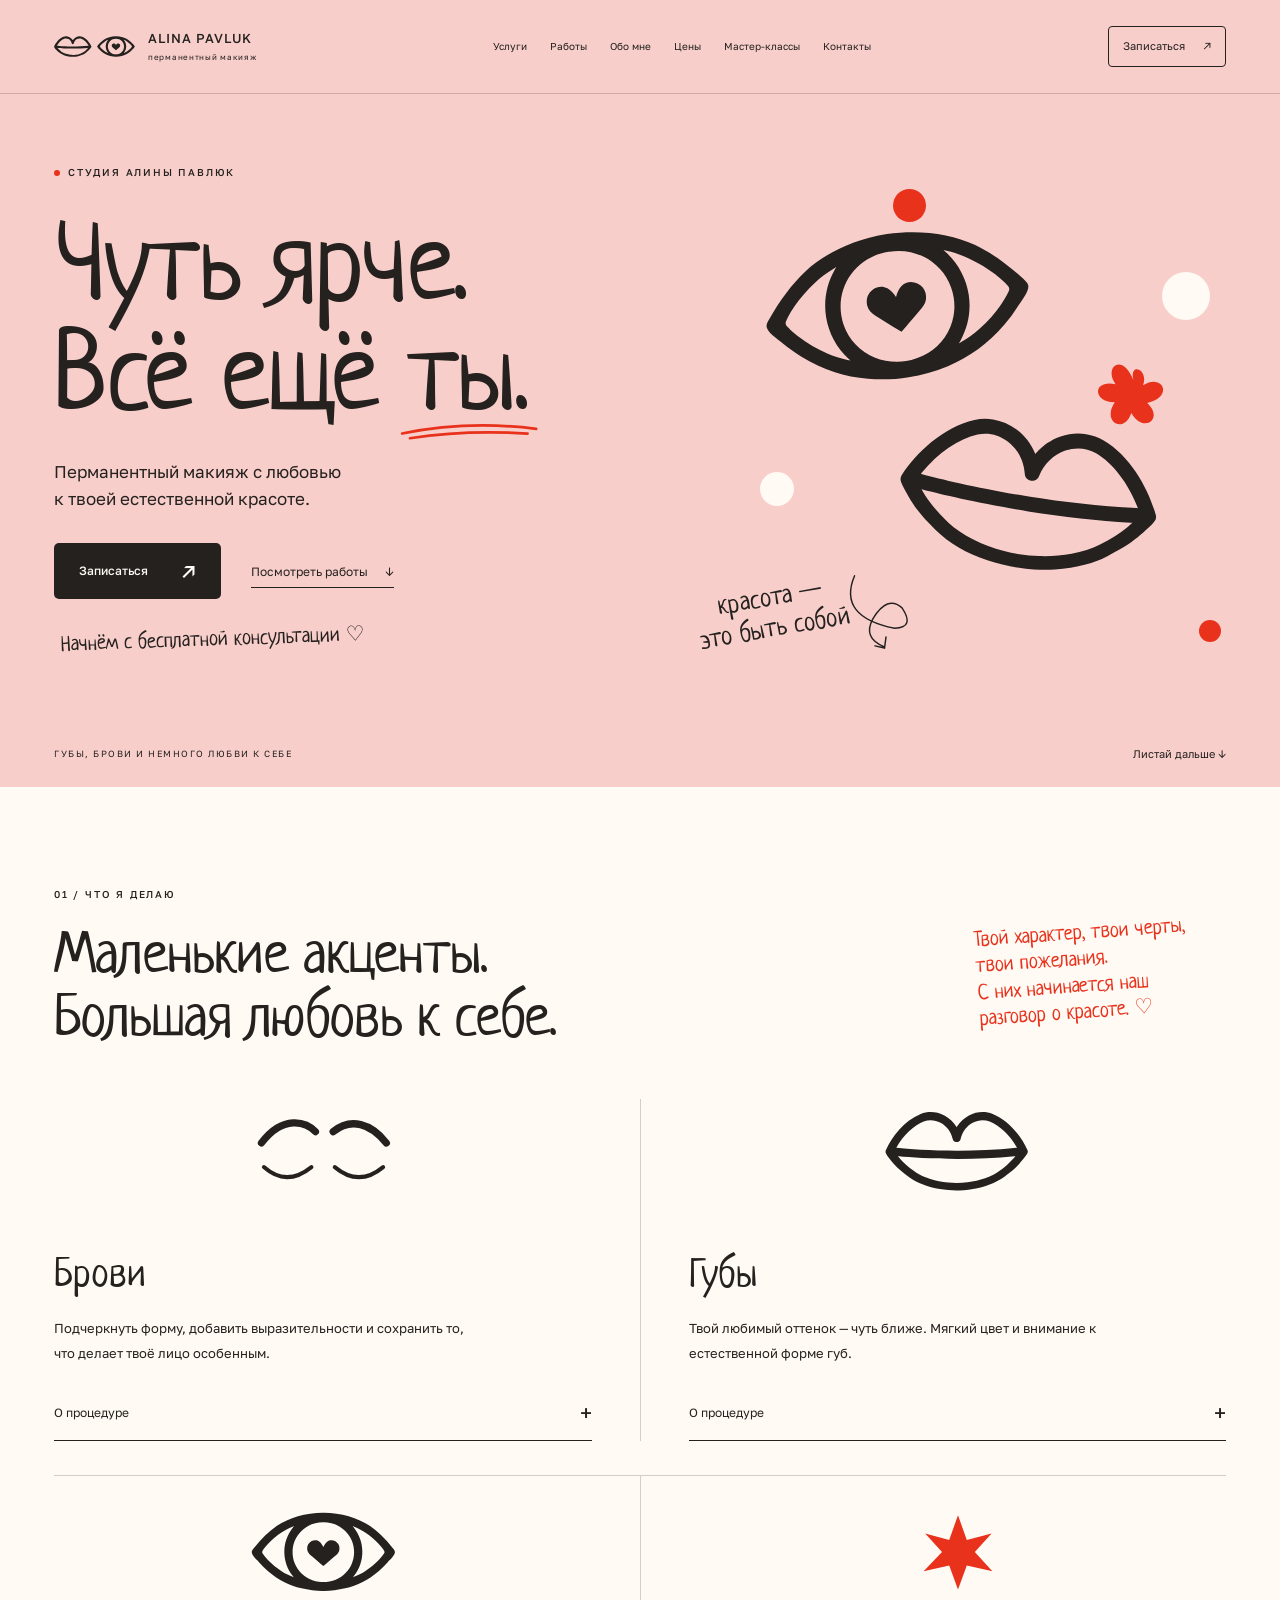
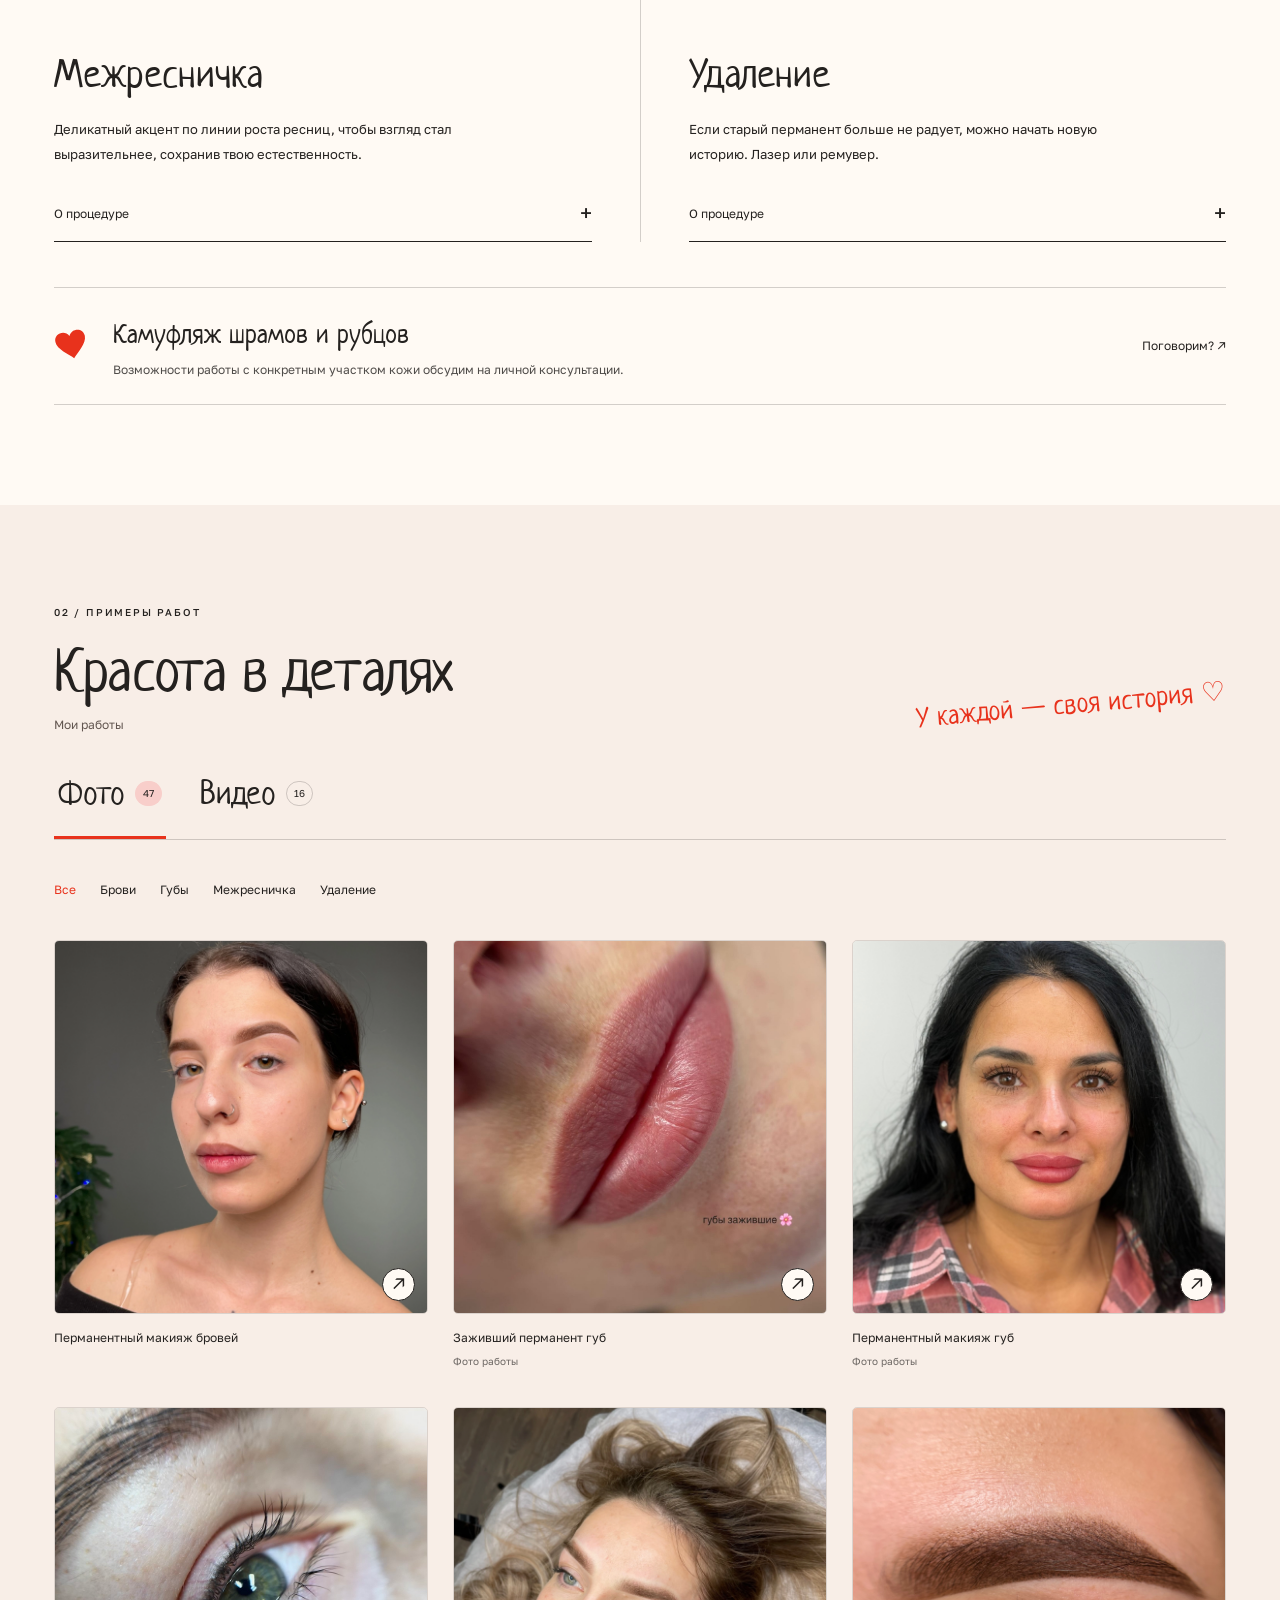
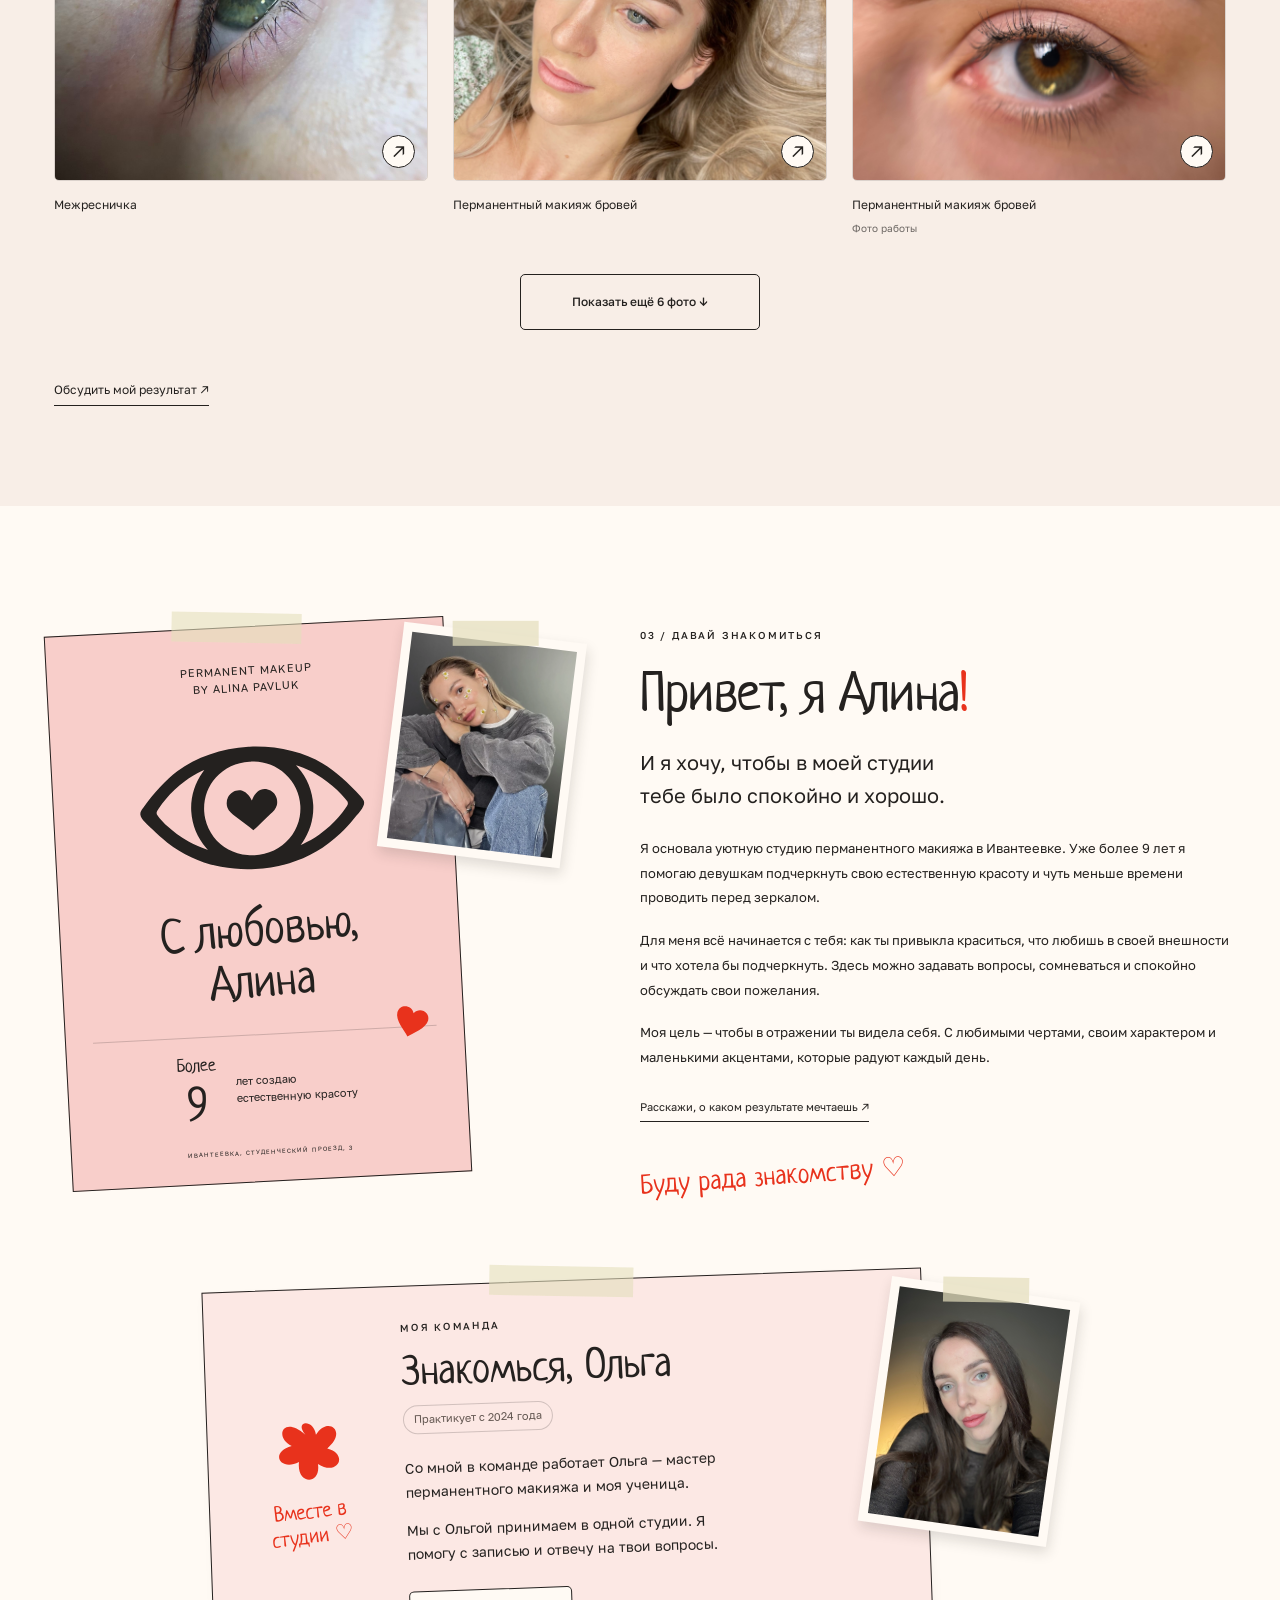
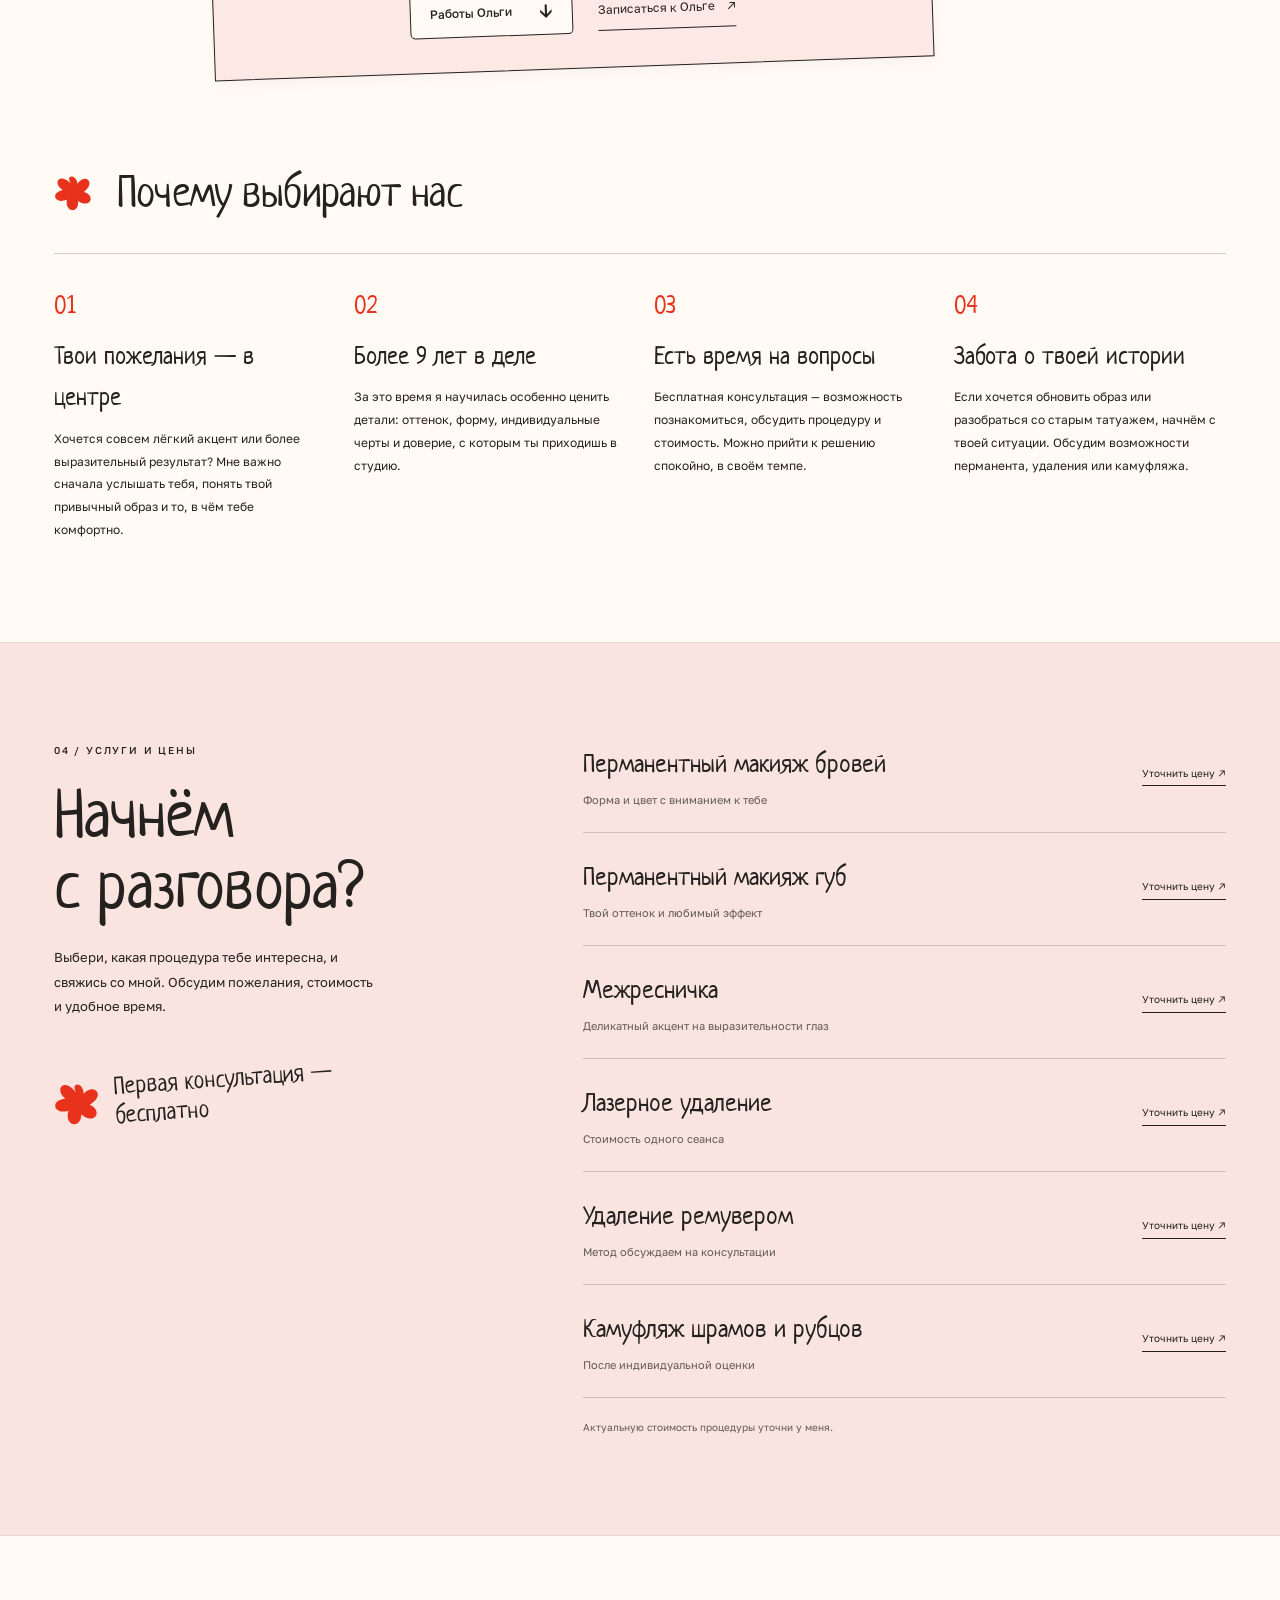
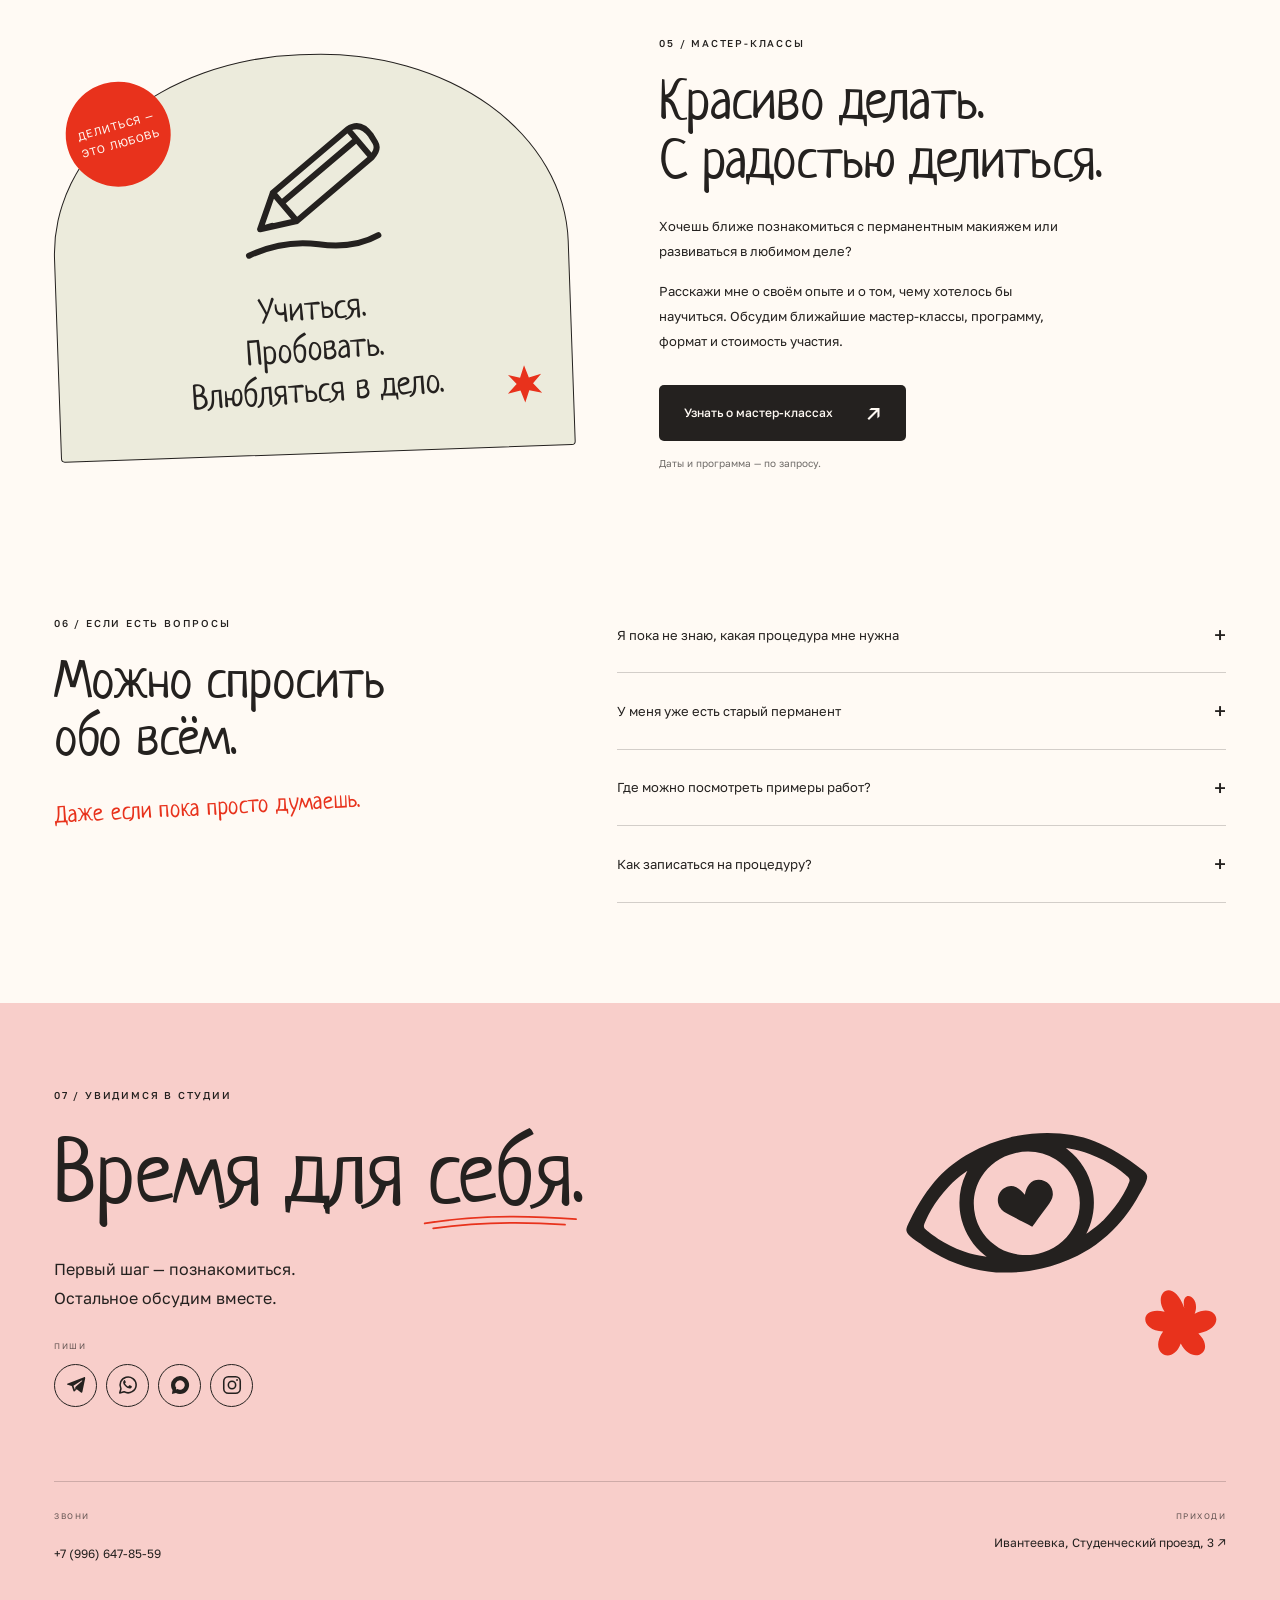
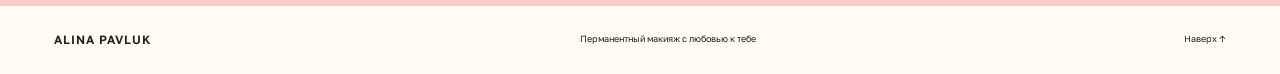
==== commit af7ef4d6: "Remove captions from removal gallery" ====
--- a/index.html
+++ b/index.html
@@ -75,7 +75,7 @@
 <section class="works section" id="works" data-master="alina"><div class="wrap">
 <div class="section-heading"><div><p class="eyebrow">02 / ПРИМЕРЫ РАБОТ</p><h2>Красота в деталях</h2><p class="portfolio-author">Мои работы</p></div><p class="hand tilted">У каждой — своя история ♡</p></div>
 <div class="work-tabs" role="tablist" aria-label="Формат работ"><button type="button" id="photo-tab" role="tab" aria-selected="true" aria-controls="photo-panel" tabindex="0">Фото <span>47</span></button><button type="button" id="video-tab" role="tab" aria-selected="false" aria-controls="video-panel" tabindex="-1">Видео <span>16</span></button></div><div id="photo-panel" role="tabpanel" aria-labelledby="photo-tab"><div class="filter-row" role="group" aria-label="Фильтр фотографий"><button class="active" data-filter="all" aria-pressed="true">Все</button><button data-filter="brows" aria-pressed="false">Брови</button><button data-filter="lips" aria-pressed="false">Губы</button><button data-filter="lashline" aria-pressed="false">Межресничка</button><button data-filter="removal" aria-pressed="false">Удаление</button></div>
-<div class="work-grid portfolio-gallery"><figure class="work-card portfolio-card" data-category="brows" data-index="0"><a class="portfolio-photo" href="assets/portfolio/brows-10.png" data-photo="0" data-ratio="0.75000000" data-rotate="0" aria-label="Открыть фото 1: Перманентный макияж бровей" style="--photo-ratio:0.75000000"><img src="assets/portfolio/brows-10.png" width="1536" height="2048" alt="Перманентный макияж бровей — работа Алины Павлюк, фотография 1" loading="lazy" decoding="async"><span class="photo-enlarge" aria-hidden="true">↗</span></a><figcaption><div><span class="photo-title">Перманентный макияж бровей</span><small></small></div></figcaption></figure><figure class="work-card portfolio-card" data-category="lips" data-index="1"><a class="portfolio-photo" href="assets/portfolio/lips-08.jpg" data-photo="1" data-ratio="0.56250000" data-rotate="0" aria-label="Открыть фото 2: Заживший перманент губ" style="--photo-ratio:0.56250000"><img src="assets/portfolio/lips-08.jpg" width="1152" height="2048" alt="Заживший перманент губ — работа Алины Павлюк, фотография 2" loading="lazy" decoding="async"><span class="photo-enlarge" aria-hidden="true">↗</span></a><figcaption><div><span class="photo-title">Заживший перманент губ</span><small>Фото работы</small></div></figcaption></figure><figure class="work-card portfolio-card" data-category="lips" data-index="2"><a class="portfolio-photo" href="assets/portfolio/lips-11.jpg" data-photo="2" data-ratio="0.75000000" data-rotate="0" aria-label="Открыть фото 3: Перманентный макияж губ" style="--photo-ratio:0.75000000"><img src="assets/portfolio/lips-11.jpg" width="1536" height="2048" alt="Перманентный макияж губ — работа Алины Павлюк, фотография 3" loading="lazy" decoding="async"><span class="photo-enlarge" aria-hidden="true">↗</span></a><figcaption><div><span class="photo-title">Перманентный макияж губ</span><small>Фото работы</small></div></figcaption></figure><figure class="work-card portfolio-card" data-category="lashline" data-index="3"><a class="portfolio-photo" href="assets/portfolio/lashline-09.jpg" data-photo="3" data-ratio="0.75000000" data-rotate="0" aria-label="Открыть фото 4: Межресничка" style="--photo-ratio:0.75000000"><img src="assets/portfolio/lashline-09.jpg" width="960" height="1280" alt="Межресничка — работа Алины Павлюк, фотография 4" loading="lazy" decoding="async"><span class="photo-enlarge" aria-hidden="true">↗</span></a><figcaption><div><span class="photo-title">Межресничка</span><small></small></div></figcaption></figure><figure class="work-card portfolio-card" data-category="brows" data-index="4"><a class="portfolio-photo" href="assets/portfolio/brows-09.png" data-photo="4" data-ratio="0.75000000" data-rotate="0" aria-label="Открыть фото 5: Перманентный макияж бровей" style="--photo-ratio:0.75000000"><img src="assets/portfolio/brows-09.png" width="1536" height="2048" alt="Перманентный макияж бровей — работа Алины Павлюк, фотография 5" loading="lazy" decoding="async"><span class="photo-enlarge" aria-hidden="true">↗</span></a><figcaption><div><span class="photo-title">Перманентный макияж бровей</span><small></small></div></figcaption></figure><figure class="work-card portfolio-card" data-category="brows" data-index="5"><a class="portfolio-photo" href="assets/portfolio/brows-03.jpg" data-photo="5" data-ratio="1.33333333" data-rotate="0" aria-label="Открыть фото 6: Перманентный макияж бровей" style="--photo-ratio:1.33333333"><img src="assets/portfolio/brows-03.jpg" width="2048" height="1536" alt="Перманентный макияж бровей — работа Алины Павлюк, фотография 6" loading="lazy" decoding="async"><span class="photo-enlarge" aria-hidden="true">↗</span></a><figcaption><div><span class="photo-title">Перманентный макияж бровей</span><small>Фото работы</small></div></figcaption></figure><figure class="work-card portfolio-card" data-category="lips" data-index="6" hidden><a class="portfolio-photo" href="assets/portfolio/lips-01.png" data-photo="6" data-ratio="0.99831933" data-rotate="0" aria-label="Открыть фото 7: Перманентный макияж губ" style="--photo-ratio:0.99831933"><img src="assets/portfolio/lips-01.png" width="1188" height="1190" alt="Перманентный макияж губ — работа Алины Павлюк, фотография 7" loading="lazy" decoding="async"><span class="photo-enlarge" aria-hidden="true">↗</span></a><figcaption><div><span class="photo-title">Перманентный макияж губ</span><small></small></div></figcaption></figure><figure class="work-card portfolio-card" data-category="lashline" data-index="7" hidden><a class="portfolio-photo" href="assets/portfolio/lashline-01.jpg" data-photo="7" data-ratio="0.75000000" data-rotate="0" aria-label="Открыть фото 8: Межресничка" style="--photo-ratio:0.75000000"><img src="assets/portfolio/lashline-01.jpg" width="960" height="1280" alt="Межресничка — работа Алины Павлюк, фотография 8" loading="lazy" decoding="async"><span class="photo-enlarge" aria-hidden="true">↗</span></a><figcaption><div><span class="photo-title">Межресничка</span><small></small></div></figcaption></figure><figure class="work-card portfolio-card" data-category="portrait" data-index="8" hidden><a class="portfolio-photo" href="assets/portfolio/portrait-01.jpg" data-photo="8" data-ratio="0.75000000" data-rotate="0" aria-label="Открыть фото 9: Моя работа" style="--photo-ratio:0.75000000"><img src="assets/portfolio/portrait-01.jpg" width="1536" height="2048" alt="Моя работа — работа Алины Павлюк, фотография 9" loading="lazy" decoding="async"><span class="photo-enlarge" aria-hidden="true">↗</span></a><figcaption><div><span class="photo-title">Моя работа</span><small>Фото работы</small></div></figcaption></figure><figure class="work-card portfolio-card" data-category="brows" data-index="9" hidden><a class="portfolio-photo" href="assets/portfolio/brows-07.jpg" data-photo="9" data-ratio="0.75000000" data-rotate="0" aria-label="Открыть фото 10: Перманентный макияж бровей" style="--photo-ratio:0.75000000"><img src="assets/portfolio/brows-07.jpg" width="960" height="1280" alt="Перманентный макияж бровей — работа Алины Павлюк, фотография 10" loading="lazy" decoding="async"><span class="photo-enlarge" aria-hidden="true">↗</span></a><figcaption><div><span class="photo-title">Перманентный макияж бровей</span><small></small></div></figcaption></figure><figure class="work-card portfolio-card" data-category="lips" data-index="10" hidden><a class="portfolio-photo" href="assets/portfolio/lips-04.png" data-photo="10" data-ratio="1.00840336" data-rotate="0" aria-label="Открыть фото 11: Перманентный макияж губ" style="--photo-ratio:1.00840336"><img src="assets/portfolio/lips-04.png" width="1320" height="1309" alt="Перманентный макияж губ — работа Алины Павлюк, фотография 11" loading="lazy" decoding="async"><span class="photo-enlarge" aria-hidden="true">↗</span></a><figcaption><div><span class="photo-title">Перманентный макияж губ</span><small></small></div></figcaption></figure><figure class="work-card portfolio-card" data-category="lashline" data-index="11" hidden><a class="portfolio-photo" href="assets/portfolio/lashline-02.jpg" data-photo="11" data-ratio="1.33333333" data-rotate="0" aria-label="Открыть фото 12: Межресничка" style="--photo-ratio:1.33333333"><img src="assets/portfolio/lashline-02.jpg" width="1280" height="960" alt="Межресничка — работа Алины Павлюк, фотография 12" loading="lazy" decoding="async"><span class="photo-enlarge" aria-hidden="true">↗</span></a><figcaption><div><span class="photo-title">Межресничка</span><small></small></div></figcaption></figure><figure class="work-card portfolio-card" data-category="brows" data-index="12" hidden><a class="portfolio-photo" href="assets/portfolio/brows-11.png" data-photo="12" data-ratio="0.75000000" data-rotate="0" aria-label="Открыть фото 13: Перманентный макияж бровей" style="--photo-ratio:0.75000000"><img src="assets/portfolio/brows-11.png" width="1536" height="2048" alt="Перманентный макияж бровей — работа Алины Павлюк, фотография 13" loading="lazy" decoding="async"><span class="photo-enlarge" aria-hidden="true">↗</span></a><figcaption><div><span class="photo-title">Перманентный макияж бровей</span><small></small></div></figcaption></figure><figure class="work-card portfolio-card" data-category="brows" data-index="13" hidden><a class="portfolio-photo" href="assets/portfolio/brows-01.jpg" data-photo="13" data-ratio="0.75000000" data-rotate="0" aria-label="Открыть фото 14: Перманентный макияж бровей" style="--photo-ratio:0.75000000"><img src="assets/portfolio/brows-01.jpg" width="1536" height="2048" alt="Перманентный макияж бровей — работа Алины Павлюк, фотография 14" loading="lazy" decoding="async"><span class="photo-enlarge" aria-hidden="true">↗</span></a><figcaption><div><span class="photo-title">Перманентный макияж бровей</span><small>Фото работы</small></div></figcaption></figure><figure class="work-card portfolio-card" data-category="lashline" data-index="14" hidden><a class="portfolio-photo" href="assets/portfolio/lashline-07.jpg" data-photo="14" data-ratio="0.75000000" data-rotate="0" aria-label="Открыть фото 15: Межресничка" style="--photo-ratio:0.75000000"><img src="assets/portfolio/lashline-07.jpg" width="960" height="1280" alt="Межресничка — работа Алины Павлюк, фотография 15" loading="lazy" decoding="async"><span class="photo-enlarge" aria-hidden="true">↗</span></a><figcaption><div><span class="photo-title">Межресничка</span><small></small></div></figcaption></figure><figure class="work-card portfolio-card" data-category="brows" data-index="15" hidden><a class="portfolio-photo" href="assets/portfolio/brows-12.png" data-photo="15" data-ratio="0.75000000" data-rotate="0" aria-label="Открыть фото 16: Перманентный макияж бровей" style="--photo-ratio:0.75000000"><img src="assets/portfolio/brows-12.png" width="1536" height="2048" alt="Перманентный макияж бровей — работа Алины Павлюк, фотография 16" loading="lazy" decoding="async"><span class="photo-enlarge" aria-hidden="true">↗</span></a><figcaption><div><span class="photo-title">Перманентный макияж бровей</span><small></small></div></figcaption></figure><figure class="work-card portfolio-card" data-category="lips" data-index="16" hidden><a class="portfolio-photo" href="assets/portfolio/lips-03.jpg" data-photo="16" data-ratio="0.79980469" data-rotate="0" aria-label="Открыть фото 17: Перманентный макияж губ" style="--photo-ratio:0.79980469"><img src="assets/portfolio/lips-03.jpg" width="1638" height="2048" alt="Перманентный макияж губ — работа Алины Павлюк, фотография 17" loading="lazy" decoding="async"><span class="photo-enlarge" aria-hidden="true">↗</span></a><figcaption><div><span class="photo-title">Перманентный макияж губ</span><small></small></div></figcaption></figure><figure class="work-card portfolio-card" data-category="lashline" data-index="17" hidden><a class="portfolio-photo" href="assets/portfolio/lashline-03.jpg" data-photo="17" data-ratio="1.33333333" data-rotate="0" aria-label="Открыть фото 18: Межресничка" style="--photo-ratio:1.33333333"><img src="assets/portfolio/lashline-03.jpg" width="1280" height="960" alt="Межресничка — работа Алины Павлюк, фотография 18" loading="lazy" decoding="async"><span class="photo-enlarge" aria-hidden="true">↗</span></a><figcaption><div><span class="photo-title">Межресничка</span><small></small></div></figcaption></figure><figure class="work-card portfolio-card" data-category="lips" data-index="18" hidden><a class="portfolio-photo" href="assets/portfolio/lips-02.jpg" data-photo="18" data-ratio="0.79980469" data-rotate="0" aria-label="Открыть фото 19: Перманентный макияж губ" style="--photo-ratio:0.79980469"><img src="assets/portfolio/lips-02.jpg" width="1638" height="2048" alt="Перманентный макияж губ — работа Алины Павлюк, фотография 19" loading="lazy" decoding="async"><span class="photo-enlarge" aria-hidden="true">↗</span></a><figcaption><div><span class="photo-title">Перманентный макияж губ</span><small></small></div></figcaption></figure><figure class="work-card portfolio-card" data-category="brows" data-index="19" hidden><a class="portfolio-photo" href="assets/portfolio/brows-13.png" data-photo="19" data-ratio="0.75000000" data-rotate="0" aria-label="Открыть фото 20: Перманентный макияж бровей" style="--photo-ratio:0.75000000"><img src="assets/portfolio/brows-13.png" width="1536" height="2048" alt="Перманентный макияж бровей — работа Алины Павлюк, фотография 20" loading="lazy" decoding="async"><span class="photo-enlarge" aria-hidden="true">↗</span></a><figcaption><div><span class="photo-title">Перманентный макияж бровей</span><small></small></div></figcaption></figure><figure class="work-card portfolio-card" data-category="lashline" data-index="20" hidden><a class="portfolio-photo" href="assets/portfolio/lashline-04.jpg" data-photo="20" data-ratio="0.75000000" data-rotate="0" aria-label="Открыть фото 21: Межресничка" style="--photo-ratio:0.75000000"><img src="assets/portfolio/lashline-04.jpg" width="960" height="1280" alt="Межресничка — работа Алины Павлюк, фотография 21" loading="lazy" decoding="async"><span class="photo-enlarge" aria-hidden="true">↗</span></a><figcaption><div><span class="photo-title">Межресничка</span><small></small></div></figcaption></figure><figure class="work-card portfolio-card" data-category="lips" data-index="21" hidden><a class="portfolio-photo" href="assets/portfolio/lips-12.png" data-photo="21" data-ratio="0.80194411" data-rotate="0" aria-label="Открыть фото 22: Перманентный макияж губ" style="--photo-ratio:0.80194411"><img src="assets/portfolio/lips-12.png" width="1320" height="1646" alt="Перманентный макияж губ — работа Алины Павлюк, фотография 22" loading="lazy" decoding="async"><span class="photo-enlarge" aria-hidden="true">↗</span></a><figcaption><div><span class="photo-title">Перманентный макияж губ</span><small></small></div></figcaption></figure><figure class="work-card portfolio-card" data-category="brows" data-index="22" hidden><a class="portfolio-photo" href="assets/portfolio/brows-02.jpg" data-photo="22" data-ratio="1.33333333" data-rotate="0" aria-label="Открыть фото 23: Перманентный макияж бровей" style="--photo-ratio:1.33333333"><img src="assets/portfolio/brows-02.jpg" width="2048" height="1536" alt="Перманентный макияж бровей — работа Алины Павлюк, фотография 23" loading="lazy" decoding="async"><span class="photo-enlarge" aria-hidden="true">↗</span></a><figcaption><div><span class="photo-title">Перманентный макияж бровей</span><small>Фото работы</small></div></figcaption></figure><figure class="work-card portfolio-card" data-category="brows" data-index="23" hidden><a class="portfolio-photo" href="assets/portfolio/brows-15.png" data-photo="23" data-ratio="0.65671642" data-rotate="0" aria-label="Открыть фото 24: Перманентный макияж бровей" style="--photo-ratio:0.65671642"><img src="assets/portfolio/brows-15.png" width="1320" height="2010" alt="Перманентный макияж бровей — работа Алины Павлюк, фотография 24" loading="lazy" decoding="async"><span class="photo-enlarge" aria-hidden="true">↗</span></a><figcaption><div><span class="photo-title">Перманентный макияж бровей</span><small></small></div></figcaption></figure><figure class="work-card portfolio-card" data-category="lips" data-index="24" hidden><a class="portfolio-photo" href="assets/portfolio/lips-05.png" data-photo="24" data-ratio="0.84345048" data-rotate="0" aria-label="Открыть фото 25: Перманентный макияж губ" style="--photo-ratio:0.84345048"><img src="assets/portfolio/lips-05.png" width="1320" height="1565" alt="Перманентный макияж губ — работа Алины Павлюк, фотография 25" loading="lazy" decoding="async"><span class="photo-enlarge" aria-hidden="true">↗</span></a><figcaption><div><span class="photo-title">Перманентный макияж губ</span><small></small></div></figcaption></figure><figure class="work-card portfolio-card" data-category="lashline" data-index="25" hidden><a class="portfolio-photo" href="assets/portfolio/lashline-08.jpg" data-photo="25" data-ratio="0.75000000" data-rotate="0" aria-label="Открыть фото 26: Межресничка" style="--photo-ratio:0.75000000"><img src="assets/portfolio/lashline-08.jpg" width="960" height="1280" alt="Межресничка — работа Алины Павлюк, фотография 26" loading="lazy" decoding="async"><span class="photo-enlarge" aria-hidden="true">↗</span></a><figcaption><div><span class="photo-title">Межресничка</span><small></small></div></figcaption></figure><figure class="work-card portfolio-card" data-category="lips" data-index="26" hidden><a class="portfolio-photo" href="assets/portfolio/lips-10.png" data-photo="26" data-ratio="1.00227790" data-rotate="0" aria-label="Открыть фото 27: Перманентный макияж губ" style="--photo-ratio:1.00227790"><img src="assets/portfolio/lips-10.png" width="1320" height="1317" alt="Перманентный макияж губ — работа Алины Павлюк, фотография 27" loading="lazy" decoding="async"><span class="photo-enlarge" aria-hidden="true">↗</span></a><figcaption><div><span class="photo-title">Перманентный макияж губ</span><small></small></div></figcaption></figure><figure class="work-card portfolio-card" data-category="brows" data-index="27" hidden><a class="portfolio-photo" href="assets/portfolio/brows-14.png" data-photo="27" data-ratio="0.75000000" data-rotate="0" aria-label="Открыть фото 28: Заживший перманент бровей" style="--photo-ratio:0.75000000"><img src="assets/portfolio/brows-14.png" width="1536" height="2048" alt="Заживший перманент бровей — работа Алины Павлюк, фотография 28" loading="lazy" decoding="async"><span class="photo-enlarge" aria-hidden="true">↗</span></a><figcaption><div><span class="photo-title">Заживший перманент бровей</span><small></small></div></figcaption></figure><figure class="work-card portfolio-card" data-category="brows" data-index="28" hidden><a class="portfolio-photo" href="assets/portfolio/brows-05.png" data-photo="28" data-ratio="1.01382488" data-rotate="0" aria-label="Открыть фото 29: Перманентный макияж бровей" style="--photo-ratio:1.01382488"><img src="assets/portfolio/brows-05.png" width="1320" height="1302" alt="Перманентный макияж бровей — работа Алины Павлюк, фотография 29" loading="lazy" decoding="async"><span class="photo-enlarge" aria-hidden="true">↗</span></a><figcaption><div><span class="photo-title">Перманентный макияж бровей</span><small></small></div></figcaption></figure><figure class="work-card portfolio-card" data-category="lips" data-index="29" hidden><a class="portfolio-photo" href="assets/portfolio/lips-07.jpg" data-photo="29" data-ratio="1.00000000" data-rotate="0" aria-label="Открыть фото 30: Перманентный макияж губ" style="--photo-ratio:1.00000000"><img src="assets/portfolio/lips-07.jpg" width="2048" height="2048" alt="Перманентный макияж губ — работа Алины Павлюк, фотография 30" loading="lazy" decoding="async"><span class="photo-enlarge" aria-hidden="true">↗</span></a><figcaption><div><span class="photo-title">Перманентный макияж губ</span><small></small></div></figcaption></figure><figure class="work-card portfolio-card" data-category="lashline" data-index="30" hidden><a class="portfolio-photo" href="assets/portfolio/lashline-06.jpg" data-photo="30" data-ratio="0.75000000" data-rotate="0" aria-label="Открыть фото 31: Межресничка" style="--photo-ratio:0.75000000"><img src="assets/portfolio/lashline-06.jpg" width="960" height="1280" alt="Межресничка — работа Алины Павлюк, фотография 31" loading="lazy" decoding="async"><span class="photo-enlarge" aria-hidden="true">↗</span></a><figcaption><div><span class="photo-title">Межресничка</span><small></small></div></figcaption></figure><figure class="work-card portfolio-card" data-category="brows" data-index="31" hidden><a class="portfolio-photo" href="assets/portfolio/brows-04.png" data-photo="31" data-ratio="1.01071975" data-rotate="0" aria-label="Открыть фото 32: Перманентный макияж бровей" style="--photo-ratio:1.01071975"><img src="assets/portfolio/brows-04.png" width="1320" height="1306" alt="Перманентный макияж бровей — работа Алины Павлюк, фотография 32" loading="lazy" decoding="async"><span class="photo-enlarge" aria-hidden="true">↗</span></a><figcaption><div><span class="photo-title">Перманентный макияж бровей</span><small></small></div></figcaption></figure><figure class="work-card portfolio-card" data-category="lips" data-index="32" hidden><a class="portfolio-photo" href="assets/portfolio/lips-06.jpg" data-photo="32" data-ratio="0.79980469" data-rotate="0" aria-label="Открыть фото 33: Перманентный макияж губ" style="--photo-ratio:0.79980469"><img src="assets/portfolio/lips-06.jpg" width="1638" height="2048" alt="Перманентный макияж губ — работа Алины Павлюк, фотография 33" loading="lazy" decoding="async"><span class="photo-enlarge" aria-hidden="true">↗</span></a><figcaption><div><span class="photo-title">Перманентный макияж губ</span><small></small></div></figcaption></figure><figure class="work-card portfolio-card" data-category="lashline" data-index="33" hidden><a class="portfolio-photo rotate-90" href="assets/portfolio/lashline-05.jpg" data-photo="33" data-ratio="1.33333333" data-rotate="90" aria-label="Открыть фото 34: Межресничка" style="--photo-ratio:1.33333333"><img src="assets/portfolio/lashline-05.jpg" width="960" height="1280" alt="Межресничка — работа Алины Павлюк, фотография 34" loading="lazy" decoding="async"><span class="photo-enlarge" aria-hidden="true">↗</span></a><figcaption><div><span class="photo-title">Межресничка</span><small></small></div></figcaption></figure><figure class="work-card portfolio-card" data-category="brows" data-index="34" hidden><a class="portfolio-photo rotate-90" href="assets/portfolio/brows-06.png" data-photo="34" data-ratio="1.06515152" data-rotate="90" aria-label="Открыть фото 35: Перманентный макияж бровей" style="--photo-ratio:1.06515152"><img src="assets/portfolio/brows-06.png" width="1320" height="1406" alt="Перманентный макияж бровей — работа Алины Павлюк, фотография 35" loading="lazy" decoding="async"><span class="photo-enlarge" aria-hidden="true">↗</span></a><figcaption><div><span class="photo-title">Перманентный макияж бровей</span><small></small></div></figcaption></figure><figure class="work-card portfolio-card" data-category="removal" data-index="35" hidden><a class="portfolio-photo" href="assets/portfolio/removal-01.webp" data-photo="35" data-ratio="0.99122807" data-rotate="0" aria-label="Открыть фото 36: Удаление перманента бровей" style="--photo-ratio:0.99122807"><img src="assets/portfolio/removal-01.webp" width="1130" height="1140" alt="Удаление перманента бровей — сравнение результатов" loading="lazy" decoding="async"><span class="photo-enlarge" aria-hidden="true">↗</span></a><figcaption><div><span class="photo-title">Удаление перманента бровей</span><small></small></div></figcaption></figure><figure class="work-card portfolio-card" data-category="removal" data-index="37" hidden><a class="portfolio-photo" href="assets/portfolio/removal-03.webp" data-photo="37" data-ratio="1.00000000" data-rotate="0" aria-label="Открыть фото 38: Удаление перманента бровей" style="--photo-ratio:1.00000000"><img src="assets/portfolio/removal-03.webp" width="1600" height="1600" alt="Удаление перманента бровей — сравнение результатов" loading="lazy" decoding="async"><span class="photo-enlarge" aria-hidden="true">↗</span></a><figcaption><div><span class="photo-title">Удаление перманента бровей</span><small></small></div></figcaption></figure><figure class="work-card portfolio-card" data-category="removal" data-index="38" hidden><a class="portfolio-photo" href="assets/portfolio/removal-04.webp" data-photo="38" data-ratio="1.00000000" data-rotate="0" aria-label="Открыть фото 39: Удаление перманента бровей" style="--photo-ratio:1.00000000"><img src="assets/portfolio/removal-04.webp" width="1600" height="1600" alt="Удаление перманента бровей — сравнение результатов" loading="lazy" decoding="async"><span class="photo-enlarge" aria-hidden="true">↗</span></a><figcaption><div><span class="photo-title">Удаление перманента бровей</span><small></small></div></figcaption></figure><figure class="work-card portfolio-card" data-category="removal" data-index="39" hidden><a class="portfolio-photo" href="assets/portfolio/removal-05.webp" data-photo="39" data-ratio="0.65729167" data-rotate="0" aria-label="Открыть фото 40: Удаление перманента бровей" style="--photo-ratio:0.65729167"><img src="assets/portfolio/removal-05.webp" width="1262" height="1920" alt="Удаление перманента бровей — сравнение результатов" loading="lazy" decoding="async"><span class="photo-enlarge" aria-hidden="true">↗</span></a><figcaption><div><span class="photo-title">Удаление перманента бровей</span><small></small></div></figcaption></figure><figure class="work-card portfolio-card" data-category="removal" data-index="40" hidden><a class="portfolio-photo" href="assets/portfolio/removal-06.webp" data-photo="40" data-ratio="1.00000000" data-rotate="0" aria-label="Открыть фото 41: Удаление перманента бровей" style="--photo-ratio:1.00000000"><img src="assets/portfolio/removal-06.webp" width="1116" height="1116" alt="Удаление перманента бровей — сравнение результатов" loading="lazy" decoding="async"><span class="photo-enlarge" aria-hidden="true">↗</span></a><figcaption><div><span class="photo-title">Удаление перманента бровей</span><small></small></div></figcaption></figure><figure class="work-card portfolio-card" data-category="removal" data-index="41" hidden><a class="portfolio-photo" href="assets/portfolio/removal-07.webp" data-photo="41" data-ratio="0.99474606" data-rotate="0" aria-label="Открыть фото 42: Удаление перманента бровей" style="--photo-ratio:0.99474606"><img src="assets/portfolio/removal-07.webp" width="1136" height="1142" alt="Удаление перманента бровей — сравнение результатов" loading="lazy" decoding="async"><span class="photo-enlarge" aria-hidden="true">↗</span></a><figcaption><div><span class="photo-title">Удаление перманента бровей</span><small></small></div></figcaption></figure><figure class="work-card portfolio-card" data-category="removal" data-index="42" hidden><a class="portfolio-photo" href="assets/portfolio/removal-08.webp" data-photo="42" data-ratio="0.98939641" data-rotate="0" aria-label="Открыть фото 43: Удаление перманента бровей" style="--photo-ratio:0.98939641"><img src="assets/portfolio/removal-08.webp" width="1213" height="1226" alt="Удаление перманента бровей — сравнение результатов" loading="lazy" decoding="async"><span class="photo-enlarge" aria-hidden="true">↗</span></a><figcaption><div><span class="photo-title">Удаление перманента бровей</span><small></small></div></figcaption></figure><figure class="work-card portfolio-card" data-category="removal" data-index="43" hidden><a class="portfolio-photo" href="assets/portfolio/removal-09.webp" data-photo="43" data-ratio="0.79151689" data-rotate="0" aria-label="Открыть фото 44: Удаление перманента бровей" style="--photo-ratio:0.79151689"><img src="assets/portfolio/removal-09.webp" width="1101" height="1391" alt="Удаление перманента бровей — сравнение результатов" loading="lazy" decoding="async"><span class="photo-enlarge" aria-hidden="true">↗</span></a><figcaption><div><span class="photo-title">Удаление перманента бровей</span><small></small></div></figcaption></figure><figure class="work-card portfolio-card" data-category="removal" data-index="44" hidden><a class="portfolio-photo" href="assets/portfolio/removal-10.webp" data-photo="44" data-ratio="1.00518583" data-rotate="0" aria-label="Открыть фото 45: Удаление перманента губ" style="--photo-ratio:1.00518583"><img src="assets/portfolio/removal-10.webp" width="1163" height="1157" alt="Удаление перманента губ — сравнение результатов" loading="lazy" decoding="async"><span class="photo-enlarge" aria-hidden="true">↗</span></a><figcaption><div><span class="photo-title">Удаление перманента губ</span><small></small></div></figcaption></figure><figure class="work-card portfolio-card" data-category="removal" data-index="45" hidden><a class="portfolio-photo" href="assets/portfolio/removal-11.webp" data-photo="45" data-ratio="1.00871840" data-rotate="0" aria-label="Открыть фото 46: Удаление перманента бровей" style="--photo-ratio:1.00871840"><img src="assets/portfolio/removal-11.webp" width="1157" height="1147" alt="Удаление перманента бровей — сравнение результатов" loading="lazy" decoding="async"><span class="photo-enlarge" aria-hidden="true">↗</span></a><figcaption><div><span class="photo-title">Удаление перманента бровей</span><small></small></div></figcaption></figure><figure class="work-card portfolio-card" data-category="removal" data-index="46" hidden><a class="portfolio-photo" href="assets/portfolio/removal-12.webp" data-photo="46" data-ratio="0.98559322" data-rotate="0" aria-label="Открыть фото 47: Удаление перманента бровей" style="--photo-ratio:0.98559322"><img src="assets/portfolio/removal-12.webp" width="1163" height="1180" alt="Удаление перманента бровей — сравнение результатов" loading="lazy" decoding="async"><span class="photo-enlarge" aria-hidden="true">↗</span></a><figcaption><div><span class="photo-title">Удаление перманента бровей</span><small></small></div></figcaption></figure><figure class="work-card portfolio-card" data-category="removal" data-index="47" hidden><a class="portfolio-photo" href="assets/portfolio/removal-13.webp" data-photo="47" data-ratio="0.99571184" data-rotate="0" aria-label="Открыть фото 48: Удаление перманента губ" style="--photo-ratio:0.99571184"><img src="assets/portfolio/removal-13.webp" width="1161" height="1166" alt="Удаление перманента губ — сравнение результатов" loading="lazy" decoding="async"><span class="photo-enlarge" aria-hidden="true">↗</span></a><figcaption><div><span class="photo-title">Удаление перманента губ</span><small></small></div></figcaption></figure></div>
+<div class="work-grid portfolio-gallery"><figure class="work-card portfolio-card" data-category="brows" data-index="0"><a class="portfolio-photo" href="assets/portfolio/brows-10.png" data-photo="0" data-ratio="0.75000000" data-rotate="0" aria-label="Открыть фото 1: Перманентный макияж бровей" style="--photo-ratio:0.75000000"><img src="assets/portfolio/brows-10.png" width="1536" height="2048" alt="Перманентный макияж бровей — работа Алины Павлюк, фотография 1" loading="lazy" decoding="async"><span class="photo-enlarge" aria-hidden="true">↗</span></a><figcaption><div><span class="photo-title">Перманентный макияж бровей</span><small></small></div></figcaption></figure><figure class="work-card portfolio-card" data-category="lips" data-index="1"><a class="portfolio-photo" href="assets/portfolio/lips-08.jpg" data-photo="1" data-ratio="0.56250000" data-rotate="0" aria-label="Открыть фото 2: Заживший перманент губ" style="--photo-ratio:0.56250000"><img src="assets/portfolio/lips-08.jpg" width="1152" height="2048" alt="Заживший перманент губ — работа Алины Павлюк, фотография 2" loading="lazy" decoding="async"><span class="photo-enlarge" aria-hidden="true">↗</span></a><figcaption><div><span class="photo-title">Заживший перманент губ</span><small>Фото работы</small></div></figcaption></figure><figure class="work-card portfolio-card" data-category="lips" data-index="2"><a class="portfolio-photo" href="assets/portfolio/lips-11.jpg" data-photo="2" data-ratio="0.75000000" data-rotate="0" aria-label="Открыть фото 3: Перманентный макияж губ" style="--photo-ratio:0.75000000"><img src="assets/portfolio/lips-11.jpg" width="1536" height="2048" alt="Перманентный макияж губ — работа Алины Павлюк, фотография 3" loading="lazy" decoding="async"><span class="photo-enlarge" aria-hidden="true">↗</span></a><figcaption><div><span class="photo-title">Перманентный макияж губ</span><small>Фото работы</small></div></figcaption></figure><figure class="work-card portfolio-card" data-category="lashline" data-index="3"><a class="portfolio-photo" href="assets/portfolio/lashline-09.jpg" data-photo="3" data-ratio="0.75000000" data-rotate="0" aria-label="Открыть фото 4: Межресничка" style="--photo-ratio:0.75000000"><img src="assets/portfolio/lashline-09.jpg" width="960" height="1280" alt="Межресничка — работа Алины Павлюк, фотография 4" loading="lazy" decoding="async"><span class="photo-enlarge" aria-hidden="true">↗</span></a><figcaption><div><span class="photo-title">Межресничка</span><small></small></div></figcaption></figure><figure class="work-card portfolio-card" data-category="brows" data-index="4"><a class="portfolio-photo" href="assets/portfolio/brows-09.png" data-photo="4" data-ratio="0.75000000" data-rotate="0" aria-label="Открыть фото 5: Перманентный макияж бровей" style="--photo-ratio:0.75000000"><img src="assets/portfolio/brows-09.png" width="1536" height="2048" alt="Перманентный макияж бровей — работа Алины Павлюк, фотография 5" loading="lazy" decoding="async"><span class="photo-enlarge" aria-hidden="true">↗</span></a><figcaption><div><span class="photo-title">Перманентный макияж бровей</span><small></small></div></figcaption></figure><figure class="work-card portfolio-card" data-category="brows" data-index="5"><a class="portfolio-photo" href="assets/portfolio/brows-03.jpg" data-photo="5" data-ratio="1.33333333" data-rotate="0" aria-label="Открыть фото 6: Перманентный макияж бровей" style="--photo-ratio:1.33333333"><img src="assets/portfolio/brows-03.jpg" width="2048" height="1536" alt="Перманентный макияж бровей — работа Алины Павлюк, фотография 6" loading="lazy" decoding="async"><span class="photo-enlarge" aria-hidden="true">↗</span></a><figcaption><div><span class="photo-title">Перманентный макияж бровей</span><small>Фото работы</small></div></figcaption></figure><figure class="work-card portfolio-card" data-category="lips" data-index="6" hidden><a class="portfolio-photo" href="assets/portfolio/lips-01.png" data-photo="6" data-ratio="0.99831933" data-rotate="0" aria-label="Открыть фото 7: Перманентный макияж губ" style="--photo-ratio:0.99831933"><img src="assets/portfolio/lips-01.png" width="1188" height="1190" alt="Перманентный макияж губ — работа Алины Павлюк, фотография 7" loading="lazy" decoding="async"><span class="photo-enlarge" aria-hidden="true">↗</span></a><figcaption><div><span class="photo-title">Перманентный макияж губ</span><small></small></div></figcaption></figure><figure class="work-card portfolio-card" data-category="lashline" data-index="7" hidden><a class="portfolio-photo" href="assets/portfolio/lashline-01.jpg" data-photo="7" data-ratio="0.75000000" data-rotate="0" aria-label="Открыть фото 8: Межресничка" style="--photo-ratio:0.75000000"><img src="assets/portfolio/lashline-01.jpg" width="960" height="1280" alt="Межресничка — работа Алины Павлюк, фотография 8" loading="lazy" decoding="async"><span class="photo-enlarge" aria-hidden="true">↗</span></a><figcaption><div><span class="photo-title">Межресничка</span><small></small></div></figcaption></figure><figure class="work-card portfolio-card" data-category="portrait" data-index="8" hidden><a class="portfolio-photo" href="assets/portfolio/portrait-01.jpg" data-photo="8" data-ratio="0.75000000" data-rotate="0" aria-label="Открыть фото 9: Моя работа" style="--photo-ratio:0.75000000"><img src="assets/portfolio/portrait-01.jpg" width="1536" height="2048" alt="Моя работа — работа Алины Павлюк, фотография 9" loading="lazy" decoding="async"><span class="photo-enlarge" aria-hidden="true">↗</span></a><figcaption><div><span class="photo-title">Моя работа</span><small>Фото работы</small></div></figcaption></figure><figure class="work-card portfolio-card" data-category="brows" data-index="9" hidden><a class="portfolio-photo" href="assets/portfolio/brows-07.jpg" data-photo="9" data-ratio="0.75000000" data-rotate="0" aria-label="Открыть фото 10: Перманентный макияж бровей" style="--photo-ratio:0.75000000"><img src="assets/portfolio/brows-07.jpg" width="960" height="1280" alt="Перманентный макияж бровей — работа Алины Павлюк, фотография 10" loading="lazy" decoding="async"><span class="photo-enlarge" aria-hidden="true">↗</span></a><figcaption><div><span class="photo-title">Перманентный макияж бровей</span><small></small></div></figcaption></figure><figure class="work-card portfolio-card" data-category="lips" data-index="10" hidden><a class="portfolio-photo" href="assets/portfolio/lips-04.png" data-photo="10" data-ratio="1.00840336" data-rotate="0" aria-label="Открыть фото 11: Перманентный макияж губ" style="--photo-ratio:1.00840336"><img src="assets/portfolio/lips-04.png" width="1320" height="1309" alt="Перманентный макияж губ — работа Алины Павлюк, фотография 11" loading="lazy" decoding="async"><span class="photo-enlarge" aria-hidden="true">↗</span></a><figcaption><div><span class="photo-title">Перманентный макияж губ</span><small></small></div></figcaption></figure><figure class="work-card portfolio-card" data-category="lashline" data-index="11" hidden><a class="portfolio-photo" href="assets/portfolio/lashline-02.jpg" data-photo="11" data-ratio="1.33333333" data-rotate="0" aria-label="Открыть фото 12: Межресничка" style="--photo-ratio:1.33333333"><img src="assets/portfolio/lashline-02.jpg" width="1280" height="960" alt="Межресничка — работа Алины Павлюк, фотография 12" loading="lazy" decoding="async"><span class="photo-enlarge" aria-hidden="true">↗</span></a><figcaption><div><span class="photo-title">Межресничка</span><small></small></div></figcaption></figure><figure class="work-card portfolio-card" data-category="brows" data-index="12" hidden><a class="portfolio-photo" href="assets/portfolio/brows-11.png" data-photo="12" data-ratio="0.75000000" data-rotate="0" aria-label="Открыть фото 13: Перманентный макияж бровей" style="--photo-ratio:0.75000000"><img src="assets/portfolio/brows-11.png" width="1536" height="2048" alt="Перманентный макияж бровей — работа Алины Павлюк, фотография 13" loading="lazy" decoding="async"><span class="photo-enlarge" aria-hidden="true">↗</span></a><figcaption><div><span class="photo-title">Перманентный макияж бровей</span><small></small></div></figcaption></figure><figure class="work-card portfolio-card" data-category="brows" data-index="13" hidden><a class="portfolio-photo" href="assets/portfolio/brows-01.jpg" data-photo="13" data-ratio="0.75000000" data-rotate="0" aria-label="Открыть фото 14: Перманентный макияж бровей" style="--photo-ratio:0.75000000"><img src="assets/portfolio/brows-01.jpg" width="1536" height="2048" alt="Перманентный макияж бровей — работа Алины Павлюк, фотография 14" loading="lazy" decoding="async"><span class="photo-enlarge" aria-hidden="true">↗</span></a><figcaption><div><span class="photo-title">Перманентный макияж бровей</span><small>Фото работы</small></div></figcaption></figure><figure class="work-card portfolio-card" data-category="lashline" data-index="14" hidden><a class="portfolio-photo" href="assets/portfolio/lashline-07.jpg" data-photo="14" data-ratio="0.75000000" data-rotate="0" aria-label="Открыть фото 15: Межресничка" style="--photo-ratio:0.75000000"><img src="assets/portfolio/lashline-07.jpg" width="960" height="1280" alt="Межресничка — работа Алины Павлюк, фотография 15" loading="lazy" decoding="async"><span class="photo-enlarge" aria-hidden="true">↗</span></a><figcaption><div><span class="photo-title">Межресничка</span><small></small></div></figcaption></figure><figure class="work-card portfolio-card" data-category="brows" data-index="15" hidden><a class="portfolio-photo" href="assets/portfolio/brows-12.png" data-photo="15" data-ratio="0.75000000" data-rotate="0" aria-label="Открыть фото 16: Перманентный макияж бровей" style="--photo-ratio:0.75000000"><img src="assets/portfolio/brows-12.png" width="1536" height="2048" alt="Перманентный макияж бровей — работа Алины Павлюк, фотография 16" loading="lazy" decoding="async"><span class="photo-enlarge" aria-hidden="true">↗</span></a><figcaption><div><span class="photo-title">Перманентный макияж бровей</span><small></small></div></figcaption></figure><figure class="work-card portfolio-card" data-category="lips" data-index="16" hidden><a class="portfolio-photo" href="assets/portfolio/lips-03.jpg" data-photo="16" data-ratio="0.79980469" data-rotate="0" aria-label="Открыть фото 17: Перманентный макияж губ" style="--photo-ratio:0.79980469"><img src="assets/portfolio/lips-03.jpg" width="1638" height="2048" alt="Перманентный макияж губ — работа Алины Павлюк, фотография 17" loading="lazy" decoding="async"><span class="photo-enlarge" aria-hidden="true">↗</span></a><figcaption><div><span class="photo-title">Перманентный макияж губ</span><small></small></div></figcaption></figure><figure class="work-card portfolio-card" data-category="lashline" data-index="17" hidden><a class="portfolio-photo" href="assets/portfolio/lashline-03.jpg" data-photo="17" data-ratio="1.33333333" data-rotate="0" aria-label="Открыть фото 18: Межресничка" style="--photo-ratio:1.33333333"><img src="assets/portfolio/lashline-03.jpg" width="1280" height="960" alt="Межресничка — работа Алины Павлюк, фотография 18" loading="lazy" decoding="async"><span class="photo-enlarge" aria-hidden="true">↗</span></a><figcaption><div><span class="photo-title">Межресничка</span><small></small></div></figcaption></figure><figure class="work-card portfolio-card" data-category="lips" data-index="18" hidden><a class="portfolio-photo" href="assets/portfolio/lips-02.jpg" data-photo="18" data-ratio="0.79980469" data-rotate="0" aria-label="Открыть фото 19: Перманентный макияж губ" style="--photo-ratio:0.79980469"><img src="assets/portfolio/lips-02.jpg" width="1638" height="2048" alt="Перманентный макияж губ — работа Алины Павлюк, фотография 19" loading="lazy" decoding="async"><span class="photo-enlarge" aria-hidden="true">↗</span></a><figcaption><div><span class="photo-title">Перманентный макияж губ</span><small></small></div></figcaption></figure><figure class="work-card portfolio-card" data-category="brows" data-index="19" hidden><a class="portfolio-photo" href="assets/portfolio/brows-13.png" data-photo="19" data-ratio="0.75000000" data-rotate="0" aria-label="Открыть фото 20: Перманентный макияж бровей" style="--photo-ratio:0.75000000"><img src="assets/portfolio/brows-13.png" width="1536" height="2048" alt="Перманентный макияж бровей — работа Алины Павлюк, фотография 20" loading="lazy" decoding="async"><span class="photo-enlarge" aria-hidden="true">↗</span></a><figcaption><div><span class="photo-title">Перманентный макияж бровей</span><small></small></div></figcaption></figure><figure class="work-card portfolio-card" data-category="lashline" data-index="20" hidden><a class="portfolio-photo" href="assets/portfolio/lashline-04.jpg" data-photo="20" data-ratio="0.75000000" data-rotate="0" aria-label="Открыть фото 21: Межресничка" style="--photo-ratio:0.75000000"><img src="assets/portfolio/lashline-04.jpg" width="960" height="1280" alt="Межресничка — работа Алины Павлюк, фотография 21" loading="lazy" decoding="async"><span class="photo-enlarge" aria-hidden="true">↗</span></a><figcaption><div><span class="photo-title">Межресничка</span><small></small></div></figcaption></figure><figure class="work-card portfolio-card" data-category="lips" data-index="21" hidden><a class="portfolio-photo" href="assets/portfolio/lips-12.png" data-photo="21" data-ratio="0.80194411" data-rotate="0" aria-label="Открыть фото 22: Перманентный макияж губ" style="--photo-ratio:0.80194411"><img src="assets/portfolio/lips-12.png" width="1320" height="1646" alt="Перманентный макияж губ — работа Алины Павлюк, фотография 22" loading="lazy" decoding="async"><span class="photo-enlarge" aria-hidden="true">↗</span></a><figcaption><div><span class="photo-title">Перманентный макияж губ</span><small></small></div></figcaption></figure><figure class="work-card portfolio-card" data-category="brows" data-index="22" hidden><a class="portfolio-photo" href="assets/portfolio/brows-02.jpg" data-photo="22" data-ratio="1.33333333" data-rotate="0" aria-label="Открыть фото 23: Перманентный макияж бровей" style="--photo-ratio:1.33333333"><img src="assets/portfolio/brows-02.jpg" width="2048" height="1536" alt="Перманентный макияж бровей — работа Алины Павлюк, фотография 23" loading="lazy" decoding="async"><span class="photo-enlarge" aria-hidden="true">↗</span></a><figcaption><div><span class="photo-title">Перманентный макияж бровей</span><small>Фото работы</small></div></figcaption></figure><figure class="work-card portfolio-card" data-category="brows" data-index="23" hidden><a class="portfolio-photo" href="assets/portfolio/brows-15.png" data-photo="23" data-ratio="0.65671642" data-rotate="0" aria-label="Открыть фото 24: Перманентный макияж бровей" style="--photo-ratio:0.65671642"><img src="assets/portfolio/brows-15.png" width="1320" height="2010" alt="Перманентный макияж бровей — работа Алины Павлюк, фотография 24" loading="lazy" decoding="async"><span class="photo-enlarge" aria-hidden="true">↗</span></a><figcaption><div><span class="photo-title">Перманентный макияж бровей</span><small></small></div></figcaption></figure><figure class="work-card portfolio-card" data-category="lips" data-index="24" hidden><a class="portfolio-photo" href="assets/portfolio/lips-05.png" data-photo="24" data-ratio="0.84345048" data-rotate="0" aria-label="Открыть фото 25: Перманентный макияж губ" style="--photo-ratio:0.84345048"><img src="assets/portfolio/lips-05.png" width="1320" height="1565" alt="Перманентный макияж губ — работа Алины Павлюк, фотография 25" loading="lazy" decoding="async"><span class="photo-enlarge" aria-hidden="true">↗</span></a><figcaption><div><span class="photo-title">Перманентный макияж губ</span><small></small></div></figcaption></figure><figure class="work-card portfolio-card" data-category="lashline" data-index="25" hidden><a class="portfolio-photo" href="assets/portfolio/lashline-08.jpg" data-photo="25" data-ratio="0.75000000" data-rotate="0" aria-label="Открыть фото 26: Межресничка" style="--photo-ratio:0.75000000"><img src="assets/portfolio/lashline-08.jpg" width="960" height="1280" alt="Межресничка — работа Алины Павлюк, фотография 26" loading="lazy" decoding="async"><span class="photo-enlarge" aria-hidden="true">↗</span></a><figcaption><div><span class="photo-title">Межресничка</span><small></small></div></figcaption></figure><figure class="work-card portfolio-card" data-category="lips" data-index="26" hidden><a class="portfolio-photo" href="assets/portfolio/lips-10.png" data-photo="26" data-ratio="1.00227790" data-rotate="0" aria-label="Открыть фото 27: Перманентный макияж губ" style="--photo-ratio:1.00227790"><img src="assets/portfolio/lips-10.png" width="1320" height="1317" alt="Перманентный макияж губ — работа Алины Павлюк, фотография 27" loading="lazy" decoding="async"><span class="photo-enlarge" aria-hidden="true">↗</span></a><figcaption><div><span class="photo-title">Перманентный макияж губ</span><small></small></div></figcaption></figure><figure class="work-card portfolio-card" data-category="brows" data-index="27" hidden><a class="portfolio-photo" href="assets/portfolio/brows-14.png" data-photo="27" data-ratio="0.75000000" data-rotate="0" aria-label="Открыть фото 28: Заживший перманент бровей" style="--photo-ratio:0.75000000"><img src="assets/portfolio/brows-14.png" width="1536" height="2048" alt="Заживший перманент бровей — работа Алины Павлюк, фотография 28" loading="lazy" decoding="async"><span class="photo-enlarge" aria-hidden="true">↗</span></a><figcaption><div><span class="photo-title">Заживший перманент бровей</span><small></small></div></figcaption></figure><figure class="work-card portfolio-card" data-category="brows" data-index="28" hidden><a class="portfolio-photo" href="assets/portfolio/brows-05.png" data-photo="28" data-ratio="1.01382488" data-rotate="0" aria-label="Открыть фото 29: Перманентный макияж бровей" style="--photo-ratio:1.01382488"><img src="assets/portfolio/brows-05.png" width="1320" height="1302" alt="Перманентный макияж бровей — работа Алины Павлюк, фотография 29" loading="lazy" decoding="async"><span class="photo-enlarge" aria-hidden="true">↗</span></a><figcaption><div><span class="photo-title">Перманентный макияж бровей</span><small></small></div></figcaption></figure><figure class="work-card portfolio-card" data-category="lips" data-index="29" hidden><a class="portfolio-photo" href="assets/portfolio/lips-07.jpg" data-photo="29" data-ratio="1.00000000" data-rotate="0" aria-label="Открыть фото 30: Перманентный макияж губ" style="--photo-ratio:1.00000000"><img src="assets/portfolio/lips-07.jpg" width="2048" height="2048" alt="Перманентный макияж губ — работа Алины Павлюк, фотография 30" loading="lazy" decoding="async"><span class="photo-enlarge" aria-hidden="true">↗</span></a><figcaption><div><span class="photo-title">Перманентный макияж губ</span><small></small></div></figcaption></figure><figure class="work-card portfolio-card" data-category="lashline" data-index="30" hidden><a class="portfolio-photo" href="assets/portfolio/lashline-06.jpg" data-photo="30" data-ratio="0.75000000" data-rotate="0" aria-label="Открыть фото 31: Межресничка" style="--photo-ratio:0.75000000"><img src="assets/portfolio/lashline-06.jpg" width="960" height="1280" alt="Межресничка — работа Алины Павлюк, фотография 31" loading="lazy" decoding="async"><span class="photo-enlarge" aria-hidden="true">↗</span></a><figcaption><div><span class="photo-title">Межресничка</span><small></small></div></figcaption></figure><figure class="work-card portfolio-card" data-category="brows" data-index="31" hidden><a class="portfolio-photo" href="assets/portfolio/brows-04.png" data-photo="31" data-ratio="1.01071975" data-rotate="0" aria-label="Открыть фото 32: Перманентный макияж бровей" style="--photo-ratio:1.01071975"><img src="assets/portfolio/brows-04.png" width="1320" height="1306" alt="Перманентный макияж бровей — работа Алины Павлюк, фотография 32" loading="lazy" decoding="async"><span class="photo-enlarge" aria-hidden="true">↗</span></a><figcaption><div><span class="photo-title">Перманентный макияж бровей</span><small></small></div></figcaption></figure><figure class="work-card portfolio-card" data-category="lips" data-index="32" hidden><a class="portfolio-photo" href="assets/portfolio/lips-06.jpg" data-photo="32" data-ratio="0.79980469" data-rotate="0" aria-label="Открыть фото 33: Перманентный макияж губ" style="--photo-ratio:0.79980469"><img src="assets/portfolio/lips-06.jpg" width="1638" height="2048" alt="Перманентный макияж губ — работа Алины Павлюк, фотография 33" loading="lazy" decoding="async"><span class="photo-enlarge" aria-hidden="true">↗</span></a><figcaption><div><span class="photo-title">Перманентный макияж губ</span><small></small></div></figcaption></figure><figure class="work-card portfolio-card" data-category="lashline" data-index="33" hidden><a class="portfolio-photo rotate-90" href="assets/portfolio/lashline-05.jpg" data-photo="33" data-ratio="1.33333333" data-rotate="90" aria-label="Открыть фото 34: Межресничка" style="--photo-ratio:1.33333333"><img src="assets/portfolio/lashline-05.jpg" width="960" height="1280" alt="Межресничка — работа Алины Павлюк, фотография 34" loading="lazy" decoding="async"><span class="photo-enlarge" aria-hidden="true">↗</span></a><figcaption><div><span class="photo-title">Межресничка</span><small></small></div></figcaption></figure><figure class="work-card portfolio-card" data-category="brows" data-index="34" hidden><a class="portfolio-photo rotate-90" href="assets/portfolio/brows-06.png" data-photo="34" data-ratio="1.06515152" data-rotate="90" aria-label="Открыть фото 35: Перманентный макияж бровей" style="--photo-ratio:1.06515152"><img src="assets/portfolio/brows-06.png" width="1320" height="1406" alt="Перманентный макияж бровей — работа Алины Павлюк, фотография 35" loading="lazy" decoding="async"><span class="photo-enlarge" aria-hidden="true">↗</span></a><figcaption><div><span class="photo-title">Перманентный макияж бровей</span><small></small></div></figcaption></figure><figure class="work-card portfolio-card" data-category="removal" data-index="35" hidden><a class="portfolio-photo" href="assets/portfolio/removal-01.webp" data-photo="35" data-ratio="0.99122807" data-rotate="0" aria-label="Открыть фото 36: Удаление перманента бровей" style="--photo-ratio:0.99122807"><img src="assets/portfolio/removal-01.webp" width="1130" height="1140" alt="Удаление перманента бровей — сравнение результатов" loading="lazy" decoding="async"><span class="photo-enlarge" aria-hidden="true">↗</span></a></figure><figure class="work-card portfolio-card" data-category="removal" data-index="37" hidden><a class="portfolio-photo" href="assets/portfolio/removal-03.webp" data-photo="37" data-ratio="1.00000000" data-rotate="0" aria-label="Открыть фото 38: Удаление перманента бровей" style="--photo-ratio:1.00000000"><img src="assets/portfolio/removal-03.webp" width="1600" height="1600" alt="Удаление перманента бровей — сравнение результатов" loading="lazy" decoding="async"><span class="photo-enlarge" aria-hidden="true">↗</span></a></figure><figure class="work-card portfolio-card" data-category="removal" data-index="38" hidden><a class="portfolio-photo" href="assets/portfolio/removal-04.webp" data-photo="38" data-ratio="1.00000000" data-rotate="0" aria-label="Открыть фото 39: Удаление перманента бровей" style="--photo-ratio:1.00000000"><img src="assets/portfolio/removal-04.webp" width="1600" height="1600" alt="Удаление перманента бровей — сравнение результатов" loading="lazy" decoding="async"><span class="photo-enlarge" aria-hidden="true">↗</span></a></figure><figure class="work-card portfolio-card" data-category="removal" data-index="39" hidden><a class="portfolio-photo" href="assets/portfolio/removal-05.webp" data-photo="39" data-ratio="0.65729167" data-rotate="0" aria-label="Открыть фото 40: Удаление перманента бровей" style="--photo-ratio:0.65729167"><img src="assets/portfolio/removal-05.webp" width="1262" height="1920" alt="Удаление перманента бровей — сравнение результатов" loading="lazy" decoding="async"><span class="photo-enlarge" aria-hidden="true">↗</span></a></figure><figure class="work-card portfolio-card" data-category="removal" data-index="40" hidden><a class="portfolio-photo" href="assets/portfolio/removal-06.webp" data-photo="40" data-ratio="1.00000000" data-rotate="0" aria-label="Открыть фото 41: Удаление перманента бровей" style="--photo-ratio:1.00000000"><img src="assets/portfolio/removal-06.webp" width="1116" height="1116" alt="Удаление перманента бровей — сравнение результатов" loading="lazy" decoding="async"><span class="photo-enlarge" aria-hidden="true">↗</span></a></figure><figure class="work-card portfolio-card" data-category="removal" data-index="41" hidden><a class="portfolio-photo" href="assets/portfolio/removal-07.webp" data-photo="41" data-ratio="0.99474606" data-rotate="0" aria-label="Открыть фото 42: Удаление перманента бровей" style="--photo-ratio:0.99474606"><img src="assets/portfolio/removal-07.webp" width="1136" height="1142" alt="Удаление перманента бровей — сравнение результатов" loading="lazy" decoding="async"><span class="photo-enlarge" aria-hidden="true">↗</span></a></figure><figure class="work-card portfolio-card" data-category="removal" data-index="42" hidden><a class="portfolio-photo" href="assets/portfolio/removal-08.webp" data-photo="42" data-ratio="0.98939641" data-rotate="0" aria-label="Открыть фото 43: Удаление перманента бровей" style="--photo-ratio:0.98939641"><img src="assets/portfolio/removal-08.webp" width="1213" height="1226" alt="Удаление перманента бровей — сравнение результатов" loading="lazy" decoding="async"><span class="photo-enlarge" aria-hidden="true">↗</span></a></figure><figure class="work-card portfolio-card" data-category="removal" data-index="43" hidden><a class="portfolio-photo" href="assets/portfolio/removal-09.webp" data-photo="43" data-ratio="0.79151689" data-rotate="0" aria-label="Открыть фото 44: Удаление перманента бровей" style="--photo-ratio:0.79151689"><img src="assets/portfolio/removal-09.webp" width="1101" height="1391" alt="Удаление перманента бровей — сравнение результатов" loading="lazy" decoding="async"><span class="photo-enlarge" aria-hidden="true">↗</span></a></figure><figure class="work-card portfolio-card" data-category="removal" data-index="44" hidden><a class="portfolio-photo" href="assets/portfolio/removal-10.webp" data-photo="44" data-ratio="1.00518583" data-rotate="0" aria-label="Открыть фото 45: Удаление перманента губ" style="--photo-ratio:1.00518583"><img src="assets/portfolio/removal-10.webp" width="1163" height="1157" alt="Удаление перманента губ — сравнение результатов" loading="lazy" decoding="async"><span class="photo-enlarge" aria-hidden="true">↗</span></a></figure><figure class="work-card portfolio-card" data-category="removal" data-index="45" hidden><a class="portfolio-photo" href="assets/portfolio/removal-11.webp" data-photo="45" data-ratio="1.00871840" data-rotate="0" aria-label="Открыть фото 46: Удаление перманента бровей" style="--photo-ratio:1.00871840"><img src="assets/portfolio/removal-11.webp" width="1157" height="1147" alt="Удаление перманента бровей — сравнение результатов" loading="lazy" decoding="async"><span class="photo-enlarge" aria-hidden="true">↗</span></a></figure><figure class="work-card portfolio-card" data-category="removal" data-index="46" hidden><a class="portfolio-photo" href="assets/portfolio/removal-12.webp" data-photo="46" data-ratio="0.98559322" data-rotate="0" aria-label="Открыть фото 47: Удаление перманента бровей" style="--photo-ratio:0.98559322"><img src="assets/portfolio/removal-12.webp" width="1163" height="1180" alt="Удаление перманента бровей — сравнение результатов" loading="lazy" decoding="async"><span class="photo-enlarge" aria-hidden="true">↗</span></a></figure><figure class="work-card portfolio-card" data-category="removal" data-index="47" hidden><a class="portfolio-photo" href="assets/portfolio/removal-13.webp" data-photo="47" data-ratio="0.99571184" data-rotate="0" aria-label="Открыть фото 48: Удаление перманента губ" style="--photo-ratio:0.99571184"><img src="assets/portfolio/removal-13.webp" width="1161" height="1166" alt="Удаление перманента губ — сравнение результатов" loading="lazy" decoding="async"><span class="photo-enlarge" aria-hidden="true">↗</span></a></figure></div>
 <div class="gallery-empty" hidden><svg aria-hidden="true"><use href="#flower"/></svg><h3>Эти фотографии ещё впереди</h3><p>Работы в этом разделе скоро появятся. А пока свяжись со мной — я отвечу на твои вопросы о процедуре.</p><a class="text-link" href="#contacts">Связаться со мной ↗</a></div>
 <div class="gallery-more"><button class="button gallery-more-button" hidden type="button">Показать ещё</button></div>
 <div class="portfolio-note"><p id="gallery-status" aria-live="polite" hidden>48 фотографий работ. Нажми на снимок, чтобы рассмотреть его крупнее.</p><a class="text-link" href="#contacts">Обсудить мой результат ↗</a></div>
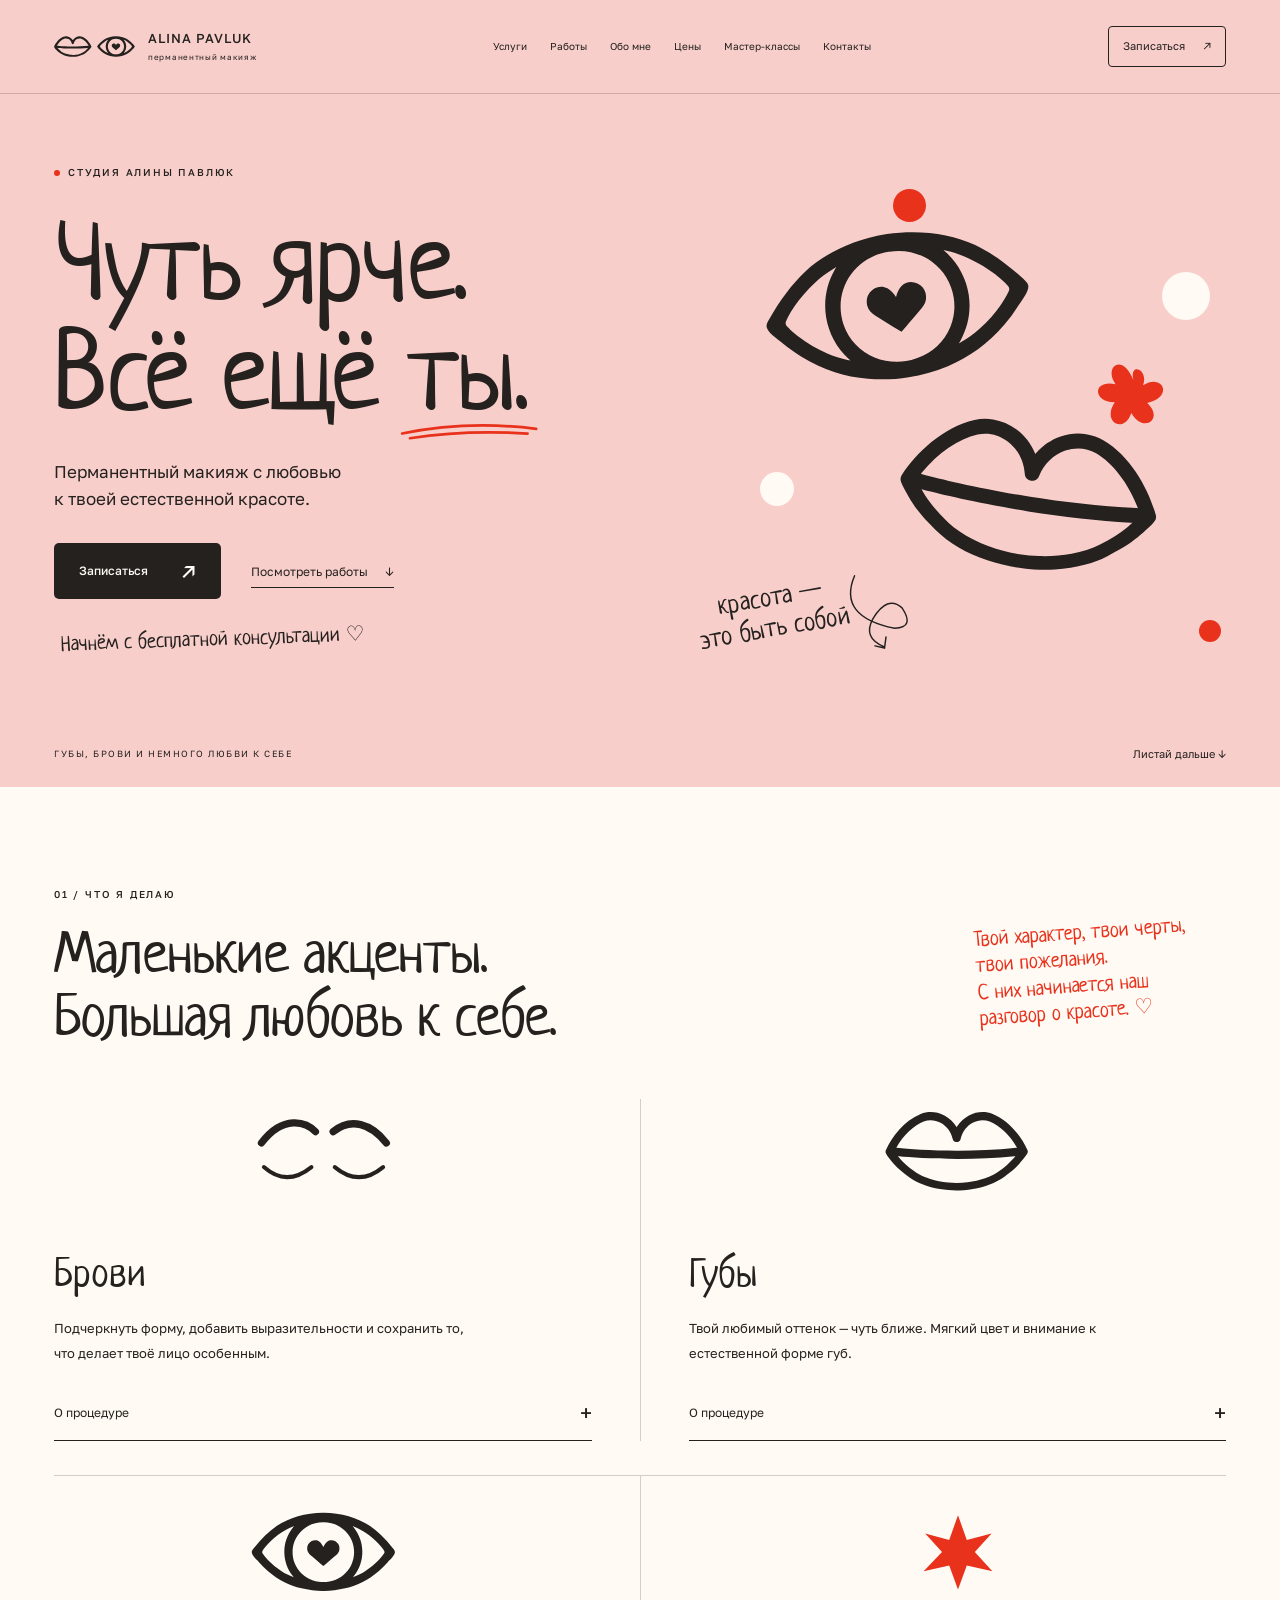
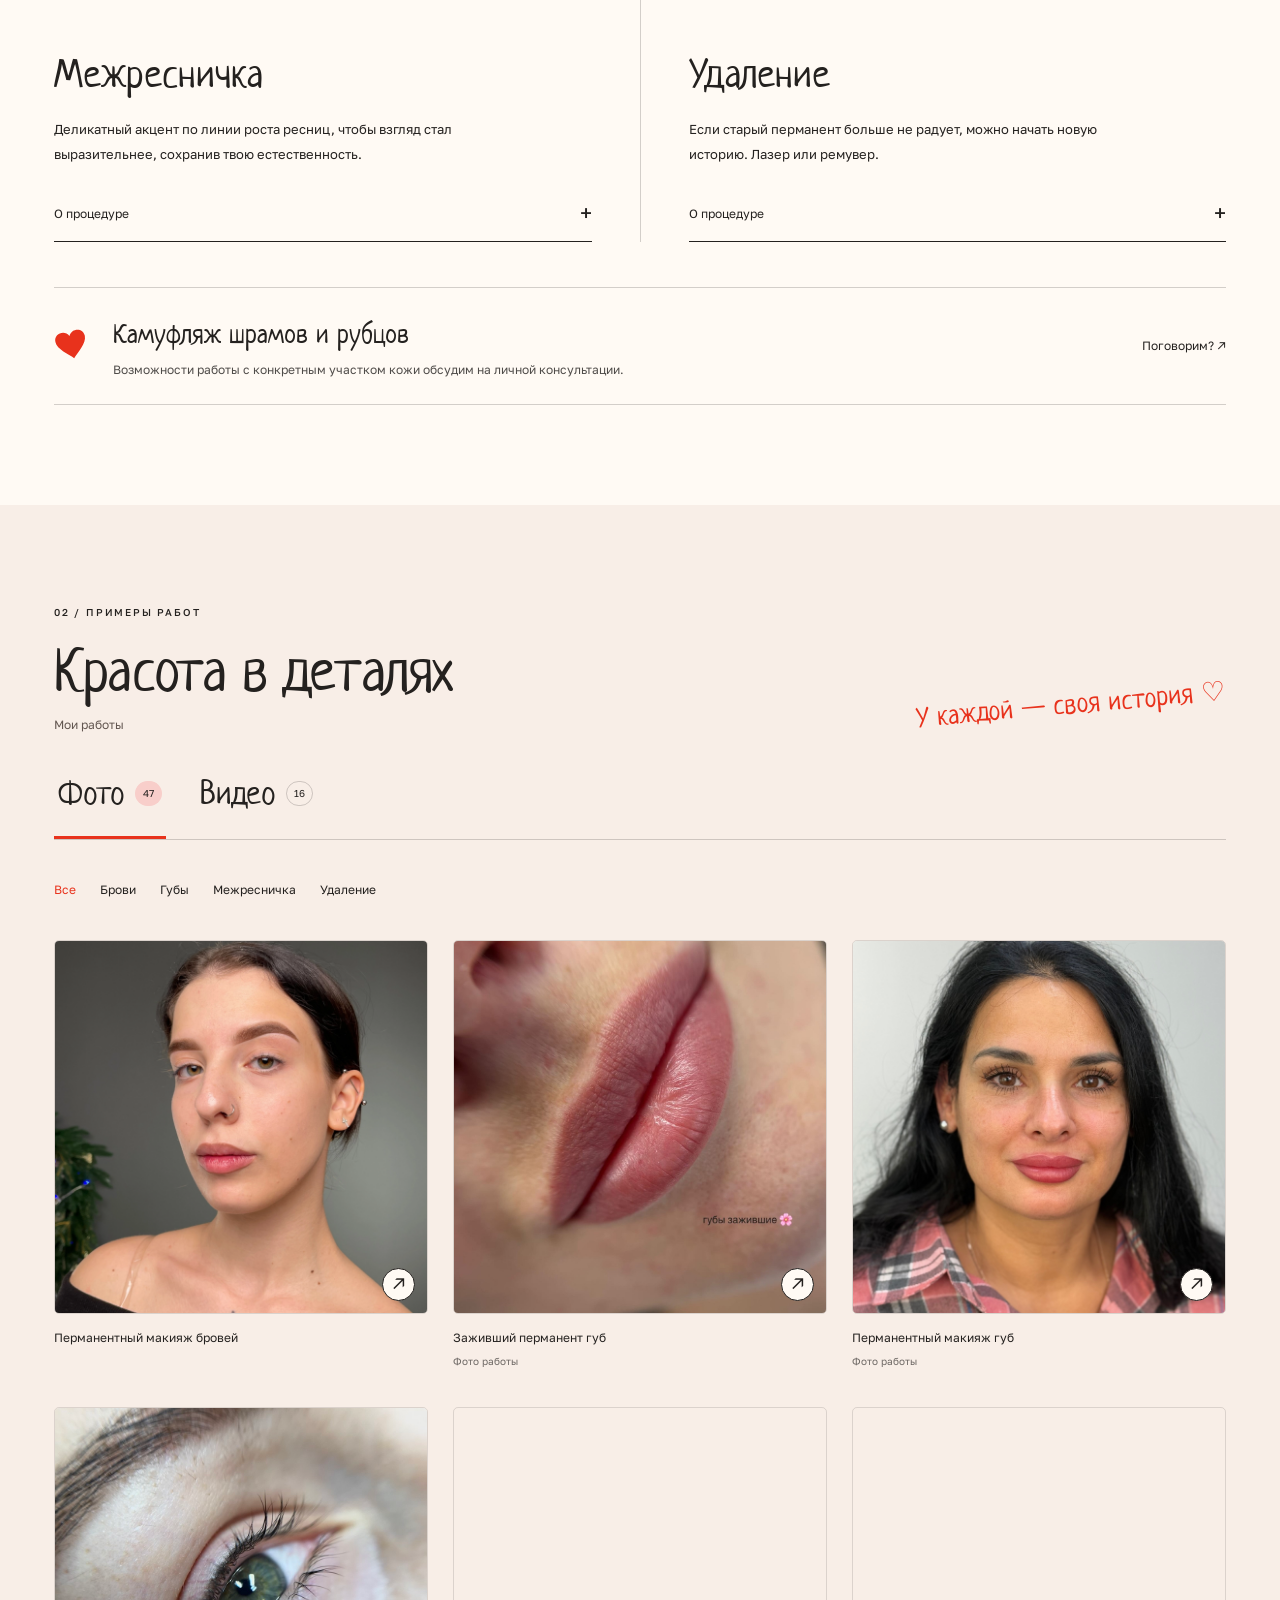
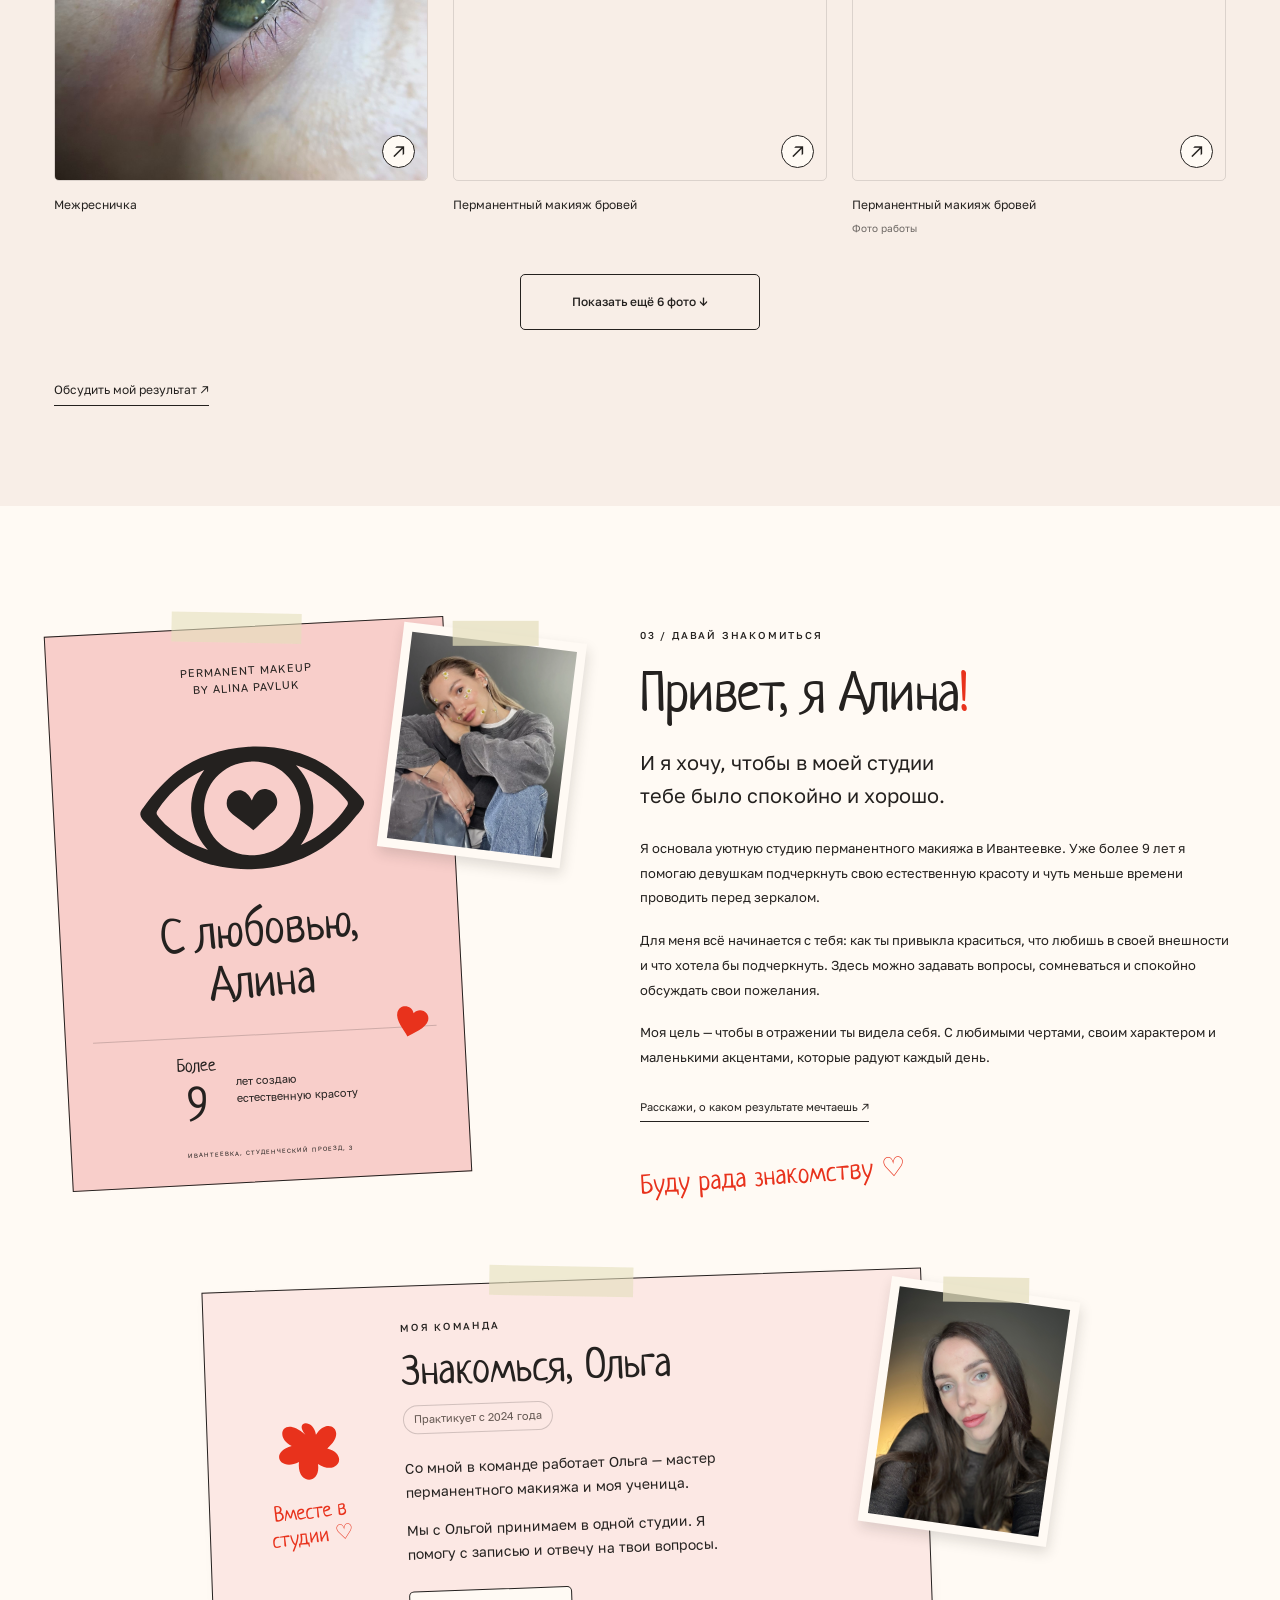
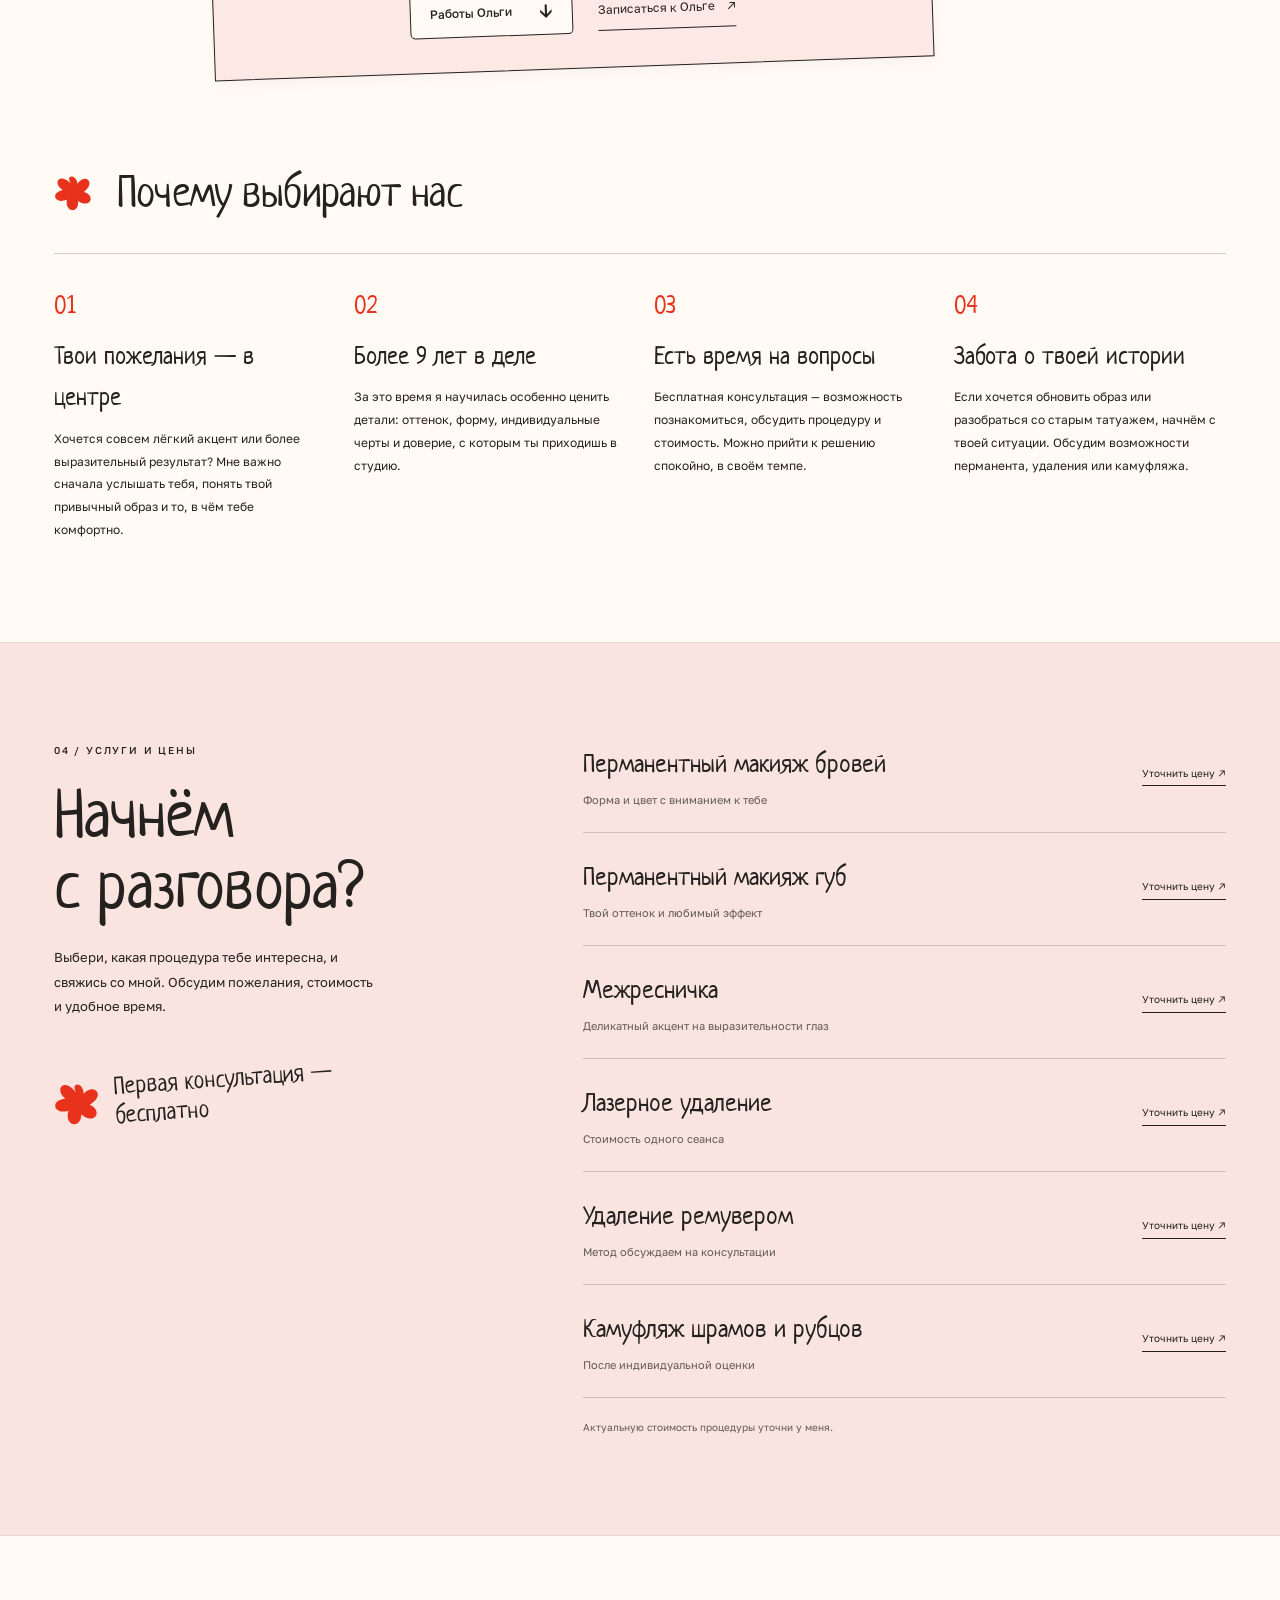
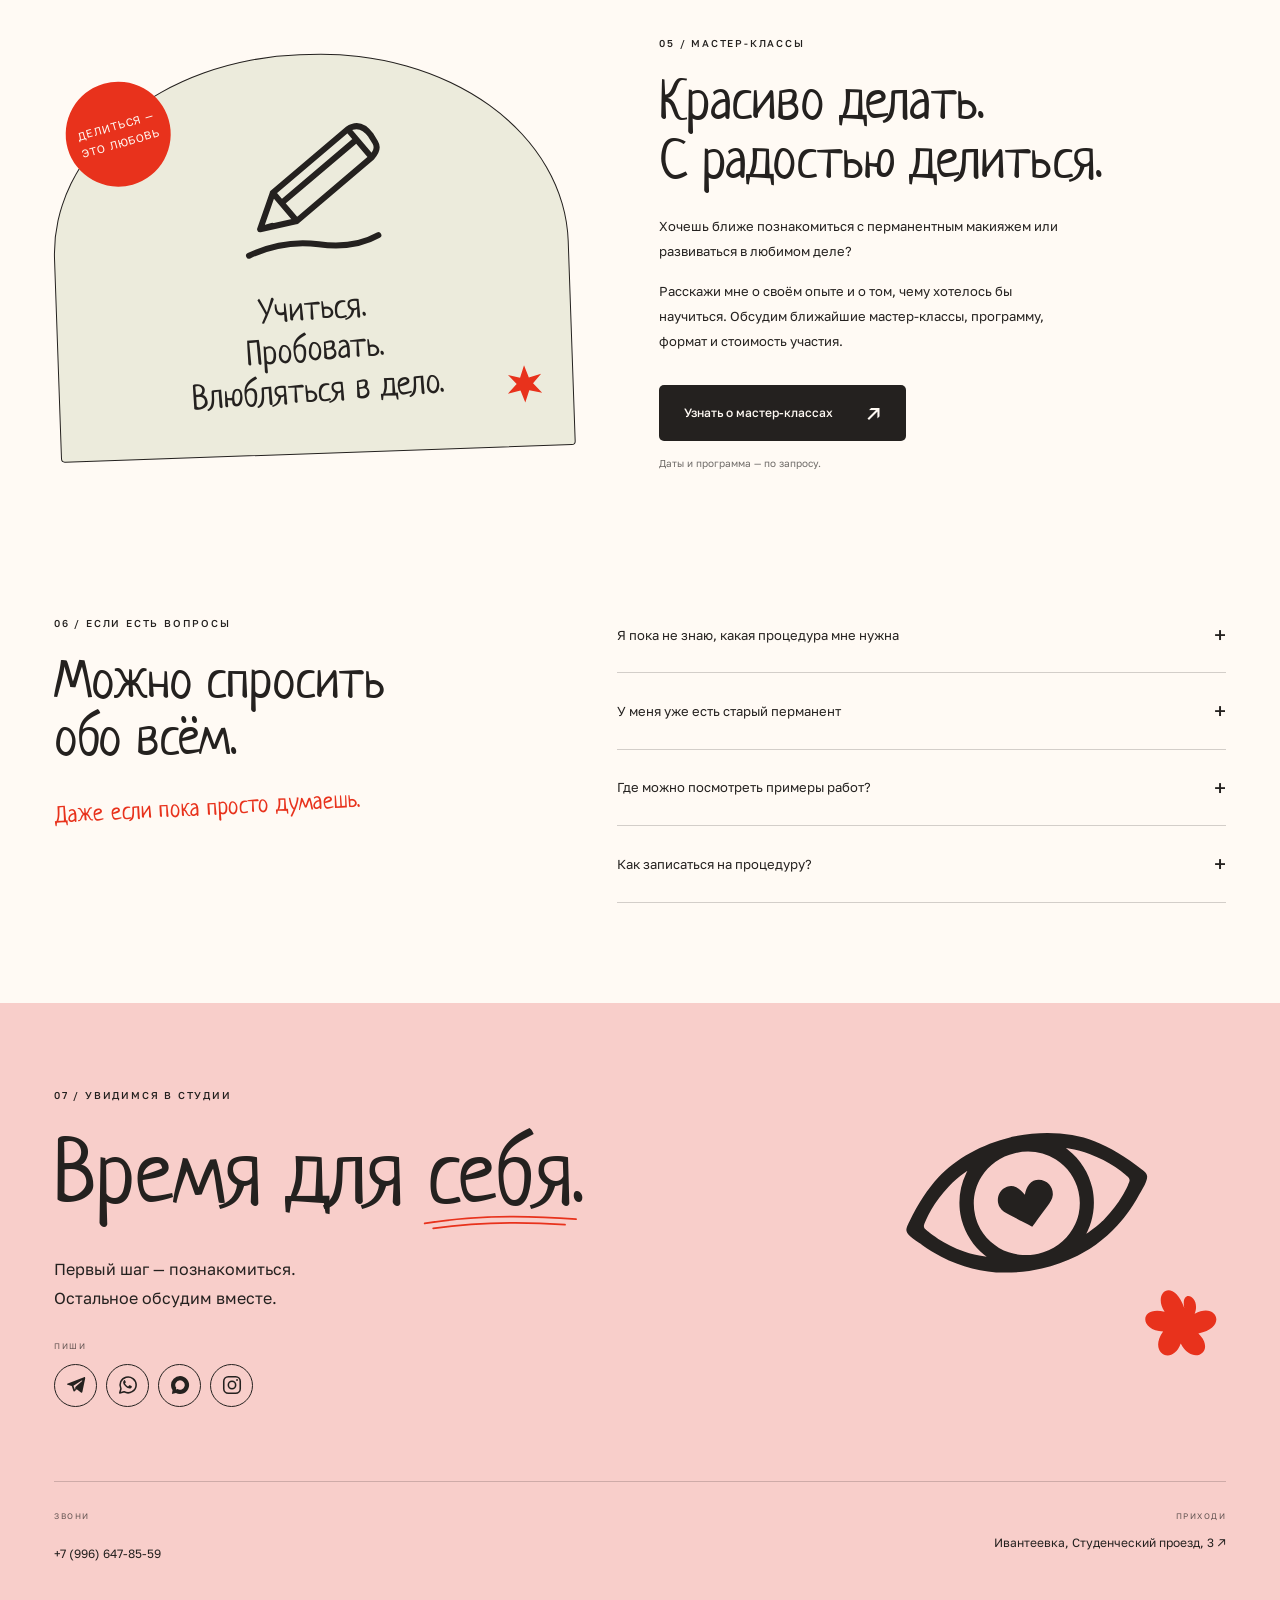
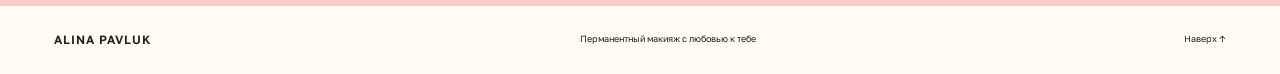
==== commit 3ac93193: "Place selected removal photos first in requested order" ====
--- a/index.html
+++ b/index.html
@@ -75,7 +75,7 @@
 <section class="works section" id="works" data-master="alina"><div class="wrap">
 <div class="section-heading"><div><p class="eyebrow">02 / ПРИМЕРЫ РАБОТ</p><h2>Красота в деталях</h2><p class="portfolio-author">Мои работы</p></div><p class="hand tilted">У каждой — своя история ♡</p></div>
 <div class="work-tabs" role="tablist" aria-label="Формат работ"><button type="button" id="photo-tab" role="tab" aria-selected="true" aria-controls="photo-panel" tabindex="0">Фото <span>47</span></button><button type="button" id="video-tab" role="tab" aria-selected="false" aria-controls="video-panel" tabindex="-1">Видео <span>16</span></button></div><div id="photo-panel" role="tabpanel" aria-labelledby="photo-tab"><div class="filter-row" role="group" aria-label="Фильтр фотографий"><button class="active" data-filter="all" aria-pressed="true">Все</button><button data-filter="brows" aria-pressed="false">Брови</button><button data-filter="lips" aria-pressed="false">Губы</button><button data-filter="lashline" aria-pressed="false">Межресничка</button><button data-filter="removal" aria-pressed="false">Удаление</button></div>
-<div class="work-grid portfolio-gallery"><figure class="work-card portfolio-card" data-category="brows" data-index="0"><a class="portfolio-photo" href="assets/portfolio/brows-10.png" data-photo="0" data-ratio="0.75000000" data-rotate="0" aria-label="Открыть фото 1: Перманентный макияж бровей" style="--photo-ratio:0.75000000"><img src="assets/portfolio/brows-10.png" width="1536" height="2048" alt="Перманентный макияж бровей — работа Алины Павлюк, фотография 1" loading="lazy" decoding="async"><span class="photo-enlarge" aria-hidden="true">↗</span></a><figcaption><div><span class="photo-title">Перманентный макияж бровей</span><small></small></div></figcaption></figure><figure class="work-card portfolio-card" data-category="lips" data-index="1"><a class="portfolio-photo" href="assets/portfolio/lips-08.jpg" data-photo="1" data-ratio="0.56250000" data-rotate="0" aria-label="Открыть фото 2: Заживший перманент губ" style="--photo-ratio:0.56250000"><img src="assets/portfolio/lips-08.jpg" width="1152" height="2048" alt="Заживший перманент губ — работа Алины Павлюк, фотография 2" loading="lazy" decoding="async"><span class="photo-enlarge" aria-hidden="true">↗</span></a><figcaption><div><span class="photo-title">Заживший перманент губ</span><small>Фото работы</small></div></figcaption></figure><figure class="work-card portfolio-card" data-category="lips" data-index="2"><a class="portfolio-photo" href="assets/portfolio/lips-11.jpg" data-photo="2" data-ratio="0.75000000" data-rotate="0" aria-label="Открыть фото 3: Перманентный макияж губ" style="--photo-ratio:0.75000000"><img src="assets/portfolio/lips-11.jpg" width="1536" height="2048" alt="Перманентный макияж губ — работа Алины Павлюк, фотография 3" loading="lazy" decoding="async"><span class="photo-enlarge" aria-hidden="true">↗</span></a><figcaption><div><span class="photo-title">Перманентный макияж губ</span><small>Фото работы</small></div></figcaption></figure><figure class="work-card portfolio-card" data-category="lashline" data-index="3"><a class="portfolio-photo" href="assets/portfolio/lashline-09.jpg" data-photo="3" data-ratio="0.75000000" data-rotate="0" aria-label="Открыть фото 4: Межресничка" style="--photo-ratio:0.75000000"><img src="assets/portfolio/lashline-09.jpg" width="960" height="1280" alt="Межресничка — работа Алины Павлюк, фотография 4" loading="lazy" decoding="async"><span class="photo-enlarge" aria-hidden="true">↗</span></a><figcaption><div><span class="photo-title">Межресничка</span><small></small></div></figcaption></figure><figure class="work-card portfolio-card" data-category="brows" data-index="4"><a class="portfolio-photo" href="assets/portfolio/brows-09.png" data-photo="4" data-ratio="0.75000000" data-rotate="0" aria-label="Открыть фото 5: Перманентный макияж бровей" style="--photo-ratio:0.75000000"><img src="assets/portfolio/brows-09.png" width="1536" height="2048" alt="Перманентный макияж бровей — работа Алины Павлюк, фотография 5" loading="lazy" decoding="async"><span class="photo-enlarge" aria-hidden="true">↗</span></a><figcaption><div><span class="photo-title">Перманентный макияж бровей</span><small></small></div></figcaption></figure><figure class="work-card portfolio-card" data-category="brows" data-index="5"><a class="portfolio-photo" href="assets/portfolio/brows-03.jpg" data-photo="5" data-ratio="1.33333333" data-rotate="0" aria-label="Открыть фото 6: Перманентный макияж бровей" style="--photo-ratio:1.33333333"><img src="assets/portfolio/brows-03.jpg" width="2048" height="1536" alt="Перманентный макияж бровей — работа Алины Павлюк, фотография 6" loading="lazy" decoding="async"><span class="photo-enlarge" aria-hidden="true">↗</span></a><figcaption><div><span class="photo-title">Перманентный макияж бровей</span><small>Фото работы</small></div></figcaption></figure><figure class="work-card portfolio-card" data-category="lips" data-index="6" hidden><a class="portfolio-photo" href="assets/portfolio/lips-01.png" data-photo="6" data-ratio="0.99831933" data-rotate="0" aria-label="Открыть фото 7: Перманентный макияж губ" style="--photo-ratio:0.99831933"><img src="assets/portfolio/lips-01.png" width="1188" height="1190" alt="Перманентный макияж губ — работа Алины Павлюк, фотография 7" loading="lazy" decoding="async"><span class="photo-enlarge" aria-hidden="true">↗</span></a><figcaption><div><span class="photo-title">Перманентный макияж губ</span><small></small></div></figcaption></figure><figure class="work-card portfolio-card" data-category="lashline" data-index="7" hidden><a class="portfolio-photo" href="assets/portfolio/lashline-01.jpg" data-photo="7" data-ratio="0.75000000" data-rotate="0" aria-label="Открыть фото 8: Межресничка" style="--photo-ratio:0.75000000"><img src="assets/portfolio/lashline-01.jpg" width="960" height="1280" alt="Межресничка — работа Алины Павлюк, фотография 8" loading="lazy" decoding="async"><span class="photo-enlarge" aria-hidden="true">↗</span></a><figcaption><div><span class="photo-title">Межресничка</span><small></small></div></figcaption></figure><figure class="work-card portfolio-card" data-category="portrait" data-index="8" hidden><a class="portfolio-photo" href="assets/portfolio/portrait-01.jpg" data-photo="8" data-ratio="0.75000000" data-rotate="0" aria-label="Открыть фото 9: Моя работа" style="--photo-ratio:0.75000000"><img src="assets/portfolio/portrait-01.jpg" width="1536" height="2048" alt="Моя работа — работа Алины Павлюк, фотография 9" loading="lazy" decoding="async"><span class="photo-enlarge" aria-hidden="true">↗</span></a><figcaption><div><span class="photo-title">Моя работа</span><small>Фото работы</small></div></figcaption></figure><figure class="work-card portfolio-card" data-category="brows" data-index="9" hidden><a class="portfolio-photo" href="assets/portfolio/brows-07.jpg" data-photo="9" data-ratio="0.75000000" data-rotate="0" aria-label="Открыть фото 10: Перманентный макияж бровей" style="--photo-ratio:0.75000000"><img src="assets/portfolio/brows-07.jpg" width="960" height="1280" alt="Перманентный макияж бровей — работа Алины Павлюк, фотография 10" loading="lazy" decoding="async"><span class="photo-enlarge" aria-hidden="true">↗</span></a><figcaption><div><span class="photo-title">Перманентный макияж бровей</span><small></small></div></figcaption></figure><figure class="work-card portfolio-card" data-category="lips" data-index="10" hidden><a class="portfolio-photo" href="assets/portfolio/lips-04.png" data-photo="10" data-ratio="1.00840336" data-rotate="0" aria-label="Открыть фото 11: Перманентный макияж губ" style="--photo-ratio:1.00840336"><img src="assets/portfolio/lips-04.png" width="1320" height="1309" alt="Перманентный макияж губ — работа Алины Павлюк, фотография 11" loading="lazy" decoding="async"><span class="photo-enlarge" aria-hidden="true">↗</span></a><figcaption><div><span class="photo-title">Перманентный макияж губ</span><small></small></div></figcaption></figure><figure class="work-card portfolio-card" data-category="lashline" data-index="11" hidden><a class="portfolio-photo" href="assets/portfolio/lashline-02.jpg" data-photo="11" data-ratio="1.33333333" data-rotate="0" aria-label="Открыть фото 12: Межресничка" style="--photo-ratio:1.33333333"><img src="assets/portfolio/lashline-02.jpg" width="1280" height="960" alt="Межресничка — работа Алины Павлюк, фотография 12" loading="lazy" decoding="async"><span class="photo-enlarge" aria-hidden="true">↗</span></a><figcaption><div><span class="photo-title">Межресничка</span><small></small></div></figcaption></figure><figure class="work-card portfolio-card" data-category="brows" data-index="12" hidden><a class="portfolio-photo" href="assets/portfolio/brows-11.png" data-photo="12" data-ratio="0.75000000" data-rotate="0" aria-label="Открыть фото 13: Перманентный макияж бровей" style="--photo-ratio:0.75000000"><img src="assets/portfolio/brows-11.png" width="1536" height="2048" alt="Перманентный макияж бровей — работа Алины Павлюк, фотография 13" loading="lazy" decoding="async"><span class="photo-enlarge" aria-hidden="true">↗</span></a><figcaption><div><span class="photo-title">Перманентный макияж бровей</span><small></small></div></figcaption></figure><figure class="work-card portfolio-card" data-category="brows" data-index="13" hidden><a class="portfolio-photo" href="assets/portfolio/brows-01.jpg" data-photo="13" data-ratio="0.75000000" data-rotate="0" aria-label="Открыть фото 14: Перманентный макияж бровей" style="--photo-ratio:0.75000000"><img src="assets/portfolio/brows-01.jpg" width="1536" height="2048" alt="Перманентный макияж бровей — работа Алины Павлюк, фотография 14" loading="lazy" decoding="async"><span class="photo-enlarge" aria-hidden="true">↗</span></a><figcaption><div><span class="photo-title">Перманентный макияж бровей</span><small>Фото работы</small></div></figcaption></figure><figure class="work-card portfolio-card" data-category="lashline" data-index="14" hidden><a class="portfolio-photo" href="assets/portfolio/lashline-07.jpg" data-photo="14" data-ratio="0.75000000" data-rotate="0" aria-label="Открыть фото 15: Межресничка" style="--photo-ratio:0.75000000"><img src="assets/portfolio/lashline-07.jpg" width="960" height="1280" alt="Межресничка — работа Алины Павлюк, фотография 15" loading="lazy" decoding="async"><span class="photo-enlarge" aria-hidden="true">↗</span></a><figcaption><div><span class="photo-title">Межресничка</span><small></small></div></figcaption></figure><figure class="work-card portfolio-card" data-category="brows" data-index="15" hidden><a class="portfolio-photo" href="assets/portfolio/brows-12.png" data-photo="15" data-ratio="0.75000000" data-rotate="0" aria-label="Открыть фото 16: Перманентный макияж бровей" style="--photo-ratio:0.75000000"><img src="assets/portfolio/brows-12.png" width="1536" height="2048" alt="Перманентный макияж бровей — работа Алины Павлюк, фотография 16" loading="lazy" decoding="async"><span class="photo-enlarge" aria-hidden="true">↗</span></a><figcaption><div><span class="photo-title">Перманентный макияж бровей</span><small></small></div></figcaption></figure><figure class="work-card portfolio-card" data-category="lips" data-index="16" hidden><a class="portfolio-photo" href="assets/portfolio/lips-03.jpg" data-photo="16" data-ratio="0.79980469" data-rotate="0" aria-label="Открыть фото 17: Перманентный макияж губ" style="--photo-ratio:0.79980469"><img src="assets/portfolio/lips-03.jpg" width="1638" height="2048" alt="Перманентный макияж губ — работа Алины Павлюк, фотография 17" loading="lazy" decoding="async"><span class="photo-enlarge" aria-hidden="true">↗</span></a><figcaption><div><span class="photo-title">Перманентный макияж губ</span><small></small></div></figcaption></figure><figure class="work-card portfolio-card" data-category="lashline" data-index="17" hidden><a class="portfolio-photo" href="assets/portfolio/lashline-03.jpg" data-photo="17" data-ratio="1.33333333" data-rotate="0" aria-label="Открыть фото 18: Межресничка" style="--photo-ratio:1.33333333"><img src="assets/portfolio/lashline-03.jpg" width="1280" height="960" alt="Межресничка — работа Алины Павлюк, фотография 18" loading="lazy" decoding="async"><span class="photo-enlarge" aria-hidden="true">↗</span></a><figcaption><div><span class="photo-title">Межресничка</span><small></small></div></figcaption></figure><figure class="work-card portfolio-card" data-category="lips" data-index="18" hidden><a class="portfolio-photo" href="assets/portfolio/lips-02.jpg" data-photo="18" data-ratio="0.79980469" data-rotate="0" aria-label="Открыть фото 19: Перманентный макияж губ" style="--photo-ratio:0.79980469"><img src="assets/portfolio/lips-02.jpg" width="1638" height="2048" alt="Перманентный макияж губ — работа Алины Павлюк, фотография 19" loading="lazy" decoding="async"><span class="photo-enlarge" aria-hidden="true">↗</span></a><figcaption><div><span class="photo-title">Перманентный макияж губ</span><small></small></div></figcaption></figure><figure class="work-card portfolio-card" data-category="brows" data-index="19" hidden><a class="portfolio-photo" href="assets/portfolio/brows-13.png" data-photo="19" data-ratio="0.75000000" data-rotate="0" aria-label="Открыть фото 20: Перманентный макияж бровей" style="--photo-ratio:0.75000000"><img src="assets/portfolio/brows-13.png" width="1536" height="2048" alt="Перманентный макияж бровей — работа Алины Павлюк, фотография 20" loading="lazy" decoding="async"><span class="photo-enlarge" aria-hidden="true">↗</span></a><figcaption><div><span class="photo-title">Перманентный макияж бровей</span><small></small></div></figcaption></figure><figure class="work-card portfolio-card" data-category="lashline" data-index="20" hidden><a class="portfolio-photo" href="assets/portfolio/lashline-04.jpg" data-photo="20" data-ratio="0.75000000" data-rotate="0" aria-label="Открыть фото 21: Межресничка" style="--photo-ratio:0.75000000"><img src="assets/portfolio/lashline-04.jpg" width="960" height="1280" alt="Межресничка — работа Алины Павлюк, фотография 21" loading="lazy" decoding="async"><span class="photo-enlarge" aria-hidden="true">↗</span></a><figcaption><div><span class="photo-title">Межресничка</span><small></small></div></figcaption></figure><figure class="work-card portfolio-card" data-category="lips" data-index="21" hidden><a class="portfolio-photo" href="assets/portfolio/lips-12.png" data-photo="21" data-ratio="0.80194411" data-rotate="0" aria-label="Открыть фото 22: Перманентный макияж губ" style="--photo-ratio:0.80194411"><img src="assets/portfolio/lips-12.png" width="1320" height="1646" alt="Перманентный макияж губ — работа Алины Павлюк, фотография 22" loading="lazy" decoding="async"><span class="photo-enlarge" aria-hidden="true">↗</span></a><figcaption><div><span class="photo-title">Перманентный макияж губ</span><small></small></div></figcaption></figure><figure class="work-card portfolio-card" data-category="brows" data-index="22" hidden><a class="portfolio-photo" href="assets/portfolio/brows-02.jpg" data-photo="22" data-ratio="1.33333333" data-rotate="0" aria-label="Открыть фото 23: Перманентный макияж бровей" style="--photo-ratio:1.33333333"><img src="assets/portfolio/brows-02.jpg" width="2048" height="1536" alt="Перманентный макияж бровей — работа Алины Павлюк, фотография 23" loading="lazy" decoding="async"><span class="photo-enlarge" aria-hidden="true">↗</span></a><figcaption><div><span class="photo-title">Перманентный макияж бровей</span><small>Фото работы</small></div></figcaption></figure><figure class="work-card portfolio-card" data-category="brows" data-index="23" hidden><a class="portfolio-photo" href="assets/portfolio/brows-15.png" data-photo="23" data-ratio="0.65671642" data-rotate="0" aria-label="Открыть фото 24: Перманентный макияж бровей" style="--photo-ratio:0.65671642"><img src="assets/portfolio/brows-15.png" width="1320" height="2010" alt="Перманентный макияж бровей — работа Алины Павлюк, фотография 24" loading="lazy" decoding="async"><span class="photo-enlarge" aria-hidden="true">↗</span></a><figcaption><div><span class="photo-title">Перманентный макияж бровей</span><small></small></div></figcaption></figure><figure class="work-card portfolio-card" data-category="lips" data-index="24" hidden><a class="portfolio-photo" href="assets/portfolio/lips-05.png" data-photo="24" data-ratio="0.84345048" data-rotate="0" aria-label="Открыть фото 25: Перманентный макияж губ" style="--photo-ratio:0.84345048"><img src="assets/portfolio/lips-05.png" width="1320" height="1565" alt="Перманентный макияж губ — работа Алины Павлюк, фотография 25" loading="lazy" decoding="async"><span class="photo-enlarge" aria-hidden="true">↗</span></a><figcaption><div><span class="photo-title">Перманентный макияж губ</span><small></small></div></figcaption></figure><figure class="work-card portfolio-card" data-category="lashline" data-index="25" hidden><a class="portfolio-photo" href="assets/portfolio/lashline-08.jpg" data-photo="25" data-ratio="0.75000000" data-rotate="0" aria-label="Открыть фото 26: Межресничка" style="--photo-ratio:0.75000000"><img src="assets/portfolio/lashline-08.jpg" width="960" height="1280" alt="Межресничка — работа Алины Павлюк, фотография 26" loading="lazy" decoding="async"><span class="photo-enlarge" aria-hidden="true">↗</span></a><figcaption><div><span class="photo-title">Межресничка</span><small></small></div></figcaption></figure><figure class="work-card portfolio-card" data-category="lips" data-index="26" hidden><a class="portfolio-photo" href="assets/portfolio/lips-10.png" data-photo="26" data-ratio="1.00227790" data-rotate="0" aria-label="Открыть фото 27: Перманентный макияж губ" style="--photo-ratio:1.00227790"><img src="assets/portfolio/lips-10.png" width="1320" height="1317" alt="Перманентный макияж губ — работа Алины Павлюк, фотография 27" loading="lazy" decoding="async"><span class="photo-enlarge" aria-hidden="true">↗</span></a><figcaption><div><span class="photo-title">Перманентный макияж губ</span><small></small></div></figcaption></figure><figure class="work-card portfolio-card" data-category="brows" data-index="27" hidden><a class="portfolio-photo" href="assets/portfolio/brows-14.png" data-photo="27" data-ratio="0.75000000" data-rotate="0" aria-label="Открыть фото 28: Заживший перманент бровей" style="--photo-ratio:0.75000000"><img src="assets/portfolio/brows-14.png" width="1536" height="2048" alt="Заживший перманент бровей — работа Алины Павлюк, фотография 28" loading="lazy" decoding="async"><span class="photo-enlarge" aria-hidden="true">↗</span></a><figcaption><div><span class="photo-title">Заживший перманент бровей</span><small></small></div></figcaption></figure><figure class="work-card portfolio-card" data-category="brows" data-index="28" hidden><a class="portfolio-photo" href="assets/portfolio/brows-05.png" data-photo="28" data-ratio="1.01382488" data-rotate="0" aria-label="Открыть фото 29: Перманентный макияж бровей" style="--photo-ratio:1.01382488"><img src="assets/portfolio/brows-05.png" width="1320" height="1302" alt="Перманентный макияж бровей — работа Алины Павлюк, фотография 29" loading="lazy" decoding="async"><span class="photo-enlarge" aria-hidden="true">↗</span></a><figcaption><div><span class="photo-title">Перманентный макияж бровей</span><small></small></div></figcaption></figure><figure class="work-card portfolio-card" data-category="lips" data-index="29" hidden><a class="portfolio-photo" href="assets/portfolio/lips-07.jpg" data-photo="29" data-ratio="1.00000000" data-rotate="0" aria-label="Открыть фото 30: Перманентный макияж губ" style="--photo-ratio:1.00000000"><img src="assets/portfolio/lips-07.jpg" width="2048" height="2048" alt="Перманентный макияж губ — работа Алины Павлюк, фотография 30" loading="lazy" decoding="async"><span class="photo-enlarge" aria-hidden="true">↗</span></a><figcaption><div><span class="photo-title">Перманентный макияж губ</span><small></small></div></figcaption></figure><figure class="work-card portfolio-card" data-category="lashline" data-index="30" hidden><a class="portfolio-photo" href="assets/portfolio/lashline-06.jpg" data-photo="30" data-ratio="0.75000000" data-rotate="0" aria-label="Открыть фото 31: Межресничка" style="--photo-ratio:0.75000000"><img src="assets/portfolio/lashline-06.jpg" width="960" height="1280" alt="Межресничка — работа Алины Павлюк, фотография 31" loading="lazy" decoding="async"><span class="photo-enlarge" aria-hidden="true">↗</span></a><figcaption><div><span class="photo-title">Межресничка</span><small></small></div></figcaption></figure><figure class="work-card portfolio-card" data-category="brows" data-index="31" hidden><a class="portfolio-photo" href="assets/portfolio/brows-04.png" data-photo="31" data-ratio="1.01071975" data-rotate="0" aria-label="Открыть фото 32: Перманентный макияж бровей" style="--photo-ratio:1.01071975"><img src="assets/portfolio/brows-04.png" width="1320" height="1306" alt="Перманентный макияж бровей — работа Алины Павлюк, фотография 32" loading="lazy" decoding="async"><span class="photo-enlarge" aria-hidden="true">↗</span></a><figcaption><div><span class="photo-title">Перманентный макияж бровей</span><small></small></div></figcaption></figure><figure class="work-card portfolio-card" data-category="lips" data-index="32" hidden><a class="portfolio-photo" href="assets/portfolio/lips-06.jpg" data-photo="32" data-ratio="0.79980469" data-rotate="0" aria-label="Открыть фото 33: Перманентный макияж губ" style="--photo-ratio:0.79980469"><img src="assets/portfolio/lips-06.jpg" width="1638" height="2048" alt="Перманентный макияж губ — работа Алины Павлюк, фотография 33" loading="lazy" decoding="async"><span class="photo-enlarge" aria-hidden="true">↗</span></a><figcaption><div><span class="photo-title">Перманентный макияж губ</span><small></small></div></figcaption></figure><figure class="work-card portfolio-card" data-category="lashline" data-index="33" hidden><a class="portfolio-photo rotate-90" href="assets/portfolio/lashline-05.jpg" data-photo="33" data-ratio="1.33333333" data-rotate="90" aria-label="Открыть фото 34: Межресничка" style="--photo-ratio:1.33333333"><img src="assets/portfolio/lashline-05.jpg" width="960" height="1280" alt="Межресничка — работа Алины Павлюк, фотография 34" loading="lazy" decoding="async"><span class="photo-enlarge" aria-hidden="true">↗</span></a><figcaption><div><span class="photo-title">Межресничка</span><small></small></div></figcaption></figure><figure class="work-card portfolio-card" data-category="brows" data-index="34" hidden><a class="portfolio-photo rotate-90" href="assets/portfolio/brows-06.png" data-photo="34" data-ratio="1.06515152" data-rotate="90" aria-label="Открыть фото 35: Перманентный макияж бровей" style="--photo-ratio:1.06515152"><img src="assets/portfolio/brows-06.png" width="1320" height="1406" alt="Перманентный макияж бровей — работа Алины Павлюк, фотография 35" loading="lazy" decoding="async"><span class="photo-enlarge" aria-hidden="true">↗</span></a><figcaption><div><span class="photo-title">Перманентный макияж бровей</span><small></small></div></figcaption></figure><figure class="work-card portfolio-card" data-category="removal" data-index="35" hidden><a class="portfolio-photo" href="assets/portfolio/removal-01.webp" data-photo="35" data-ratio="0.99122807" data-rotate="0" aria-label="Открыть фото 36: Удаление перманента бровей" style="--photo-ratio:0.99122807"><img src="assets/portfolio/removal-01.webp" width="1130" height="1140" alt="Удаление перманента бровей — сравнение результатов" loading="lazy" decoding="async"><span class="photo-enlarge" aria-hidden="true">↗</span></a></figure><figure class="work-card portfolio-card" data-category="removal" data-index="37" hidden><a class="portfolio-photo" href="assets/portfolio/removal-03.webp" data-photo="37" data-ratio="1.00000000" data-rotate="0" aria-label="Открыть фото 38: Удаление перманента бровей" style="--photo-ratio:1.00000000"><img src="assets/portfolio/removal-03.webp" width="1600" height="1600" alt="Удаление перманента бровей — сравнение результатов" loading="lazy" decoding="async"><span class="photo-enlarge" aria-hidden="true">↗</span></a></figure><figure class="work-card portfolio-card" data-category="removal" data-index="38" hidden><a class="portfolio-photo" href="assets/portfolio/removal-04.webp" data-photo="38" data-ratio="1.00000000" data-rotate="0" aria-label="Открыть фото 39: Удаление перманента бровей" style="--photo-ratio:1.00000000"><img src="assets/portfolio/removal-04.webp" width="1600" height="1600" alt="Удаление перманента бровей — сравнение результатов" loading="lazy" decoding="async"><span class="photo-enlarge" aria-hidden="true">↗</span></a></figure><figure class="work-card portfolio-card" data-category="removal" data-index="39" hidden><a class="portfolio-photo" href="assets/portfolio/removal-05.webp" data-photo="39" data-ratio="0.65729167" data-rotate="0" aria-label="Открыть фото 40: Удаление перманента бровей" style="--photo-ratio:0.65729167"><img src="assets/portfolio/removal-05.webp" width="1262" height="1920" alt="Удаление перманента бровей — сравнение результатов" loading="lazy" decoding="async"><span class="photo-enlarge" aria-hidden="true">↗</span></a></figure><figure class="work-card portfolio-card" data-category="removal" data-index="40" hidden><a class="portfolio-photo" href="assets/portfolio/removal-06.webp" data-photo="40" data-ratio="1.00000000" data-rotate="0" aria-label="Открыть фото 41: Удаление перманента бровей" style="--photo-ratio:1.00000000"><img src="assets/portfolio/removal-06.webp" width="1116" height="1116" alt="Удаление перманента бровей — сравнение результатов" loading="lazy" decoding="async"><span class="photo-enlarge" aria-hidden="true">↗</span></a></figure><figure class="work-card portfolio-card" data-category="removal" data-index="41" hidden><a class="portfolio-photo" href="assets/portfolio/removal-07.webp" data-photo="41" data-ratio="0.99474606" data-rotate="0" aria-label="Открыть фото 42: Удаление перманента бровей" style="--photo-ratio:0.99474606"><img src="assets/portfolio/removal-07.webp" width="1136" height="1142" alt="Удаление перманента бровей — сравнение результатов" loading="lazy" decoding="async"><span class="photo-enlarge" aria-hidden="true">↗</span></a></figure><figure class="work-card portfolio-card" data-category="removal" data-index="42" hidden><a class="portfolio-photo" href="assets/portfolio/removal-08.webp" data-photo="42" data-ratio="0.98939641" data-rotate="0" aria-label="Открыть фото 43: Удаление перманента бровей" style="--photo-ratio:0.98939641"><img src="assets/portfolio/removal-08.webp" width="1213" height="1226" alt="Удаление перманента бровей — сравнение результатов" loading="lazy" decoding="async"><span class="photo-enlarge" aria-hidden="true">↗</span></a></figure><figure class="work-card portfolio-card" data-category="removal" data-index="43" hidden><a class="portfolio-photo" href="assets/portfolio/removal-09.webp" data-photo="43" data-ratio="0.79151689" data-rotate="0" aria-label="Открыть фото 44: Удаление перманента бровей" style="--photo-ratio:0.79151689"><img src="assets/portfolio/removal-09.webp" width="1101" height="1391" alt="Удаление перманента бровей — сравнение результатов" loading="lazy" decoding="async"><span class="photo-enlarge" aria-hidden="true">↗</span></a></figure><figure class="work-card portfolio-card" data-category="removal" data-index="44" hidden><a class="portfolio-photo" href="assets/portfolio/removal-10.webp" data-photo="44" data-ratio="1.00518583" data-rotate="0" aria-label="Открыть фото 45: Удаление перманента губ" style="--photo-ratio:1.00518583"><img src="assets/portfolio/removal-10.webp" width="1163" height="1157" alt="Удаление перманента губ — сравнение результатов" loading="lazy" decoding="async"><span class="photo-enlarge" aria-hidden="true">↗</span></a></figure><figure class="work-card portfolio-card" data-category="removal" data-index="45" hidden><a class="portfolio-photo" href="assets/portfolio/removal-11.webp" data-photo="45" data-ratio="1.00871840" data-rotate="0" aria-label="Открыть фото 46: Удаление перманента бровей" style="--photo-ratio:1.00871840"><img src="assets/portfolio/removal-11.webp" width="1157" height="1147" alt="Удаление перманента бровей — сравнение результатов" loading="lazy" decoding="async"><span class="photo-enlarge" aria-hidden="true">↗</span></a></figure><figure class="work-card portfolio-card" data-category="removal" data-index="46" hidden><a class="portfolio-photo" href="assets/portfolio/removal-12.webp" data-photo="46" data-ratio="0.98559322" data-rotate="0" aria-label="Открыть фото 47: Удаление перманента бровей" style="--photo-ratio:0.98559322"><img src="assets/portfolio/removal-12.webp" width="1163" height="1180" alt="Удаление перманента бровей — сравнение результатов" loading="lazy" decoding="async"><span class="photo-enlarge" aria-hidden="true">↗</span></a></figure><figure class="work-card portfolio-card" data-category="removal" data-index="47" hidden><a class="portfolio-photo" href="assets/portfolio/removal-13.webp" data-photo="47" data-ratio="0.99571184" data-rotate="0" aria-label="Открыть фото 48: Удаление перманента губ" style="--photo-ratio:0.99571184"><img src="assets/portfolio/removal-13.webp" width="1161" height="1166" alt="Удаление перманента губ — сравнение результатов" loading="lazy" decoding="async"><span class="photo-enlarge" aria-hidden="true">↗</span></a></figure></div>
+<div class="work-grid portfolio-gallery"><figure class="work-card portfolio-card" data-category="brows" data-index="0"><a class="portfolio-photo" href="assets/portfolio/brows-10.png" data-photo="0" data-ratio="0.75000000" data-rotate="0" aria-label="Открыть фото 1: Перманентный макияж бровей" style="--photo-ratio:0.75000000"><img src="assets/portfolio/brows-10.png" width="1536" height="2048" alt="Перманентный макияж бровей — работа Алины Павлюк, фотография 1" loading="lazy" decoding="async"><span class="photo-enlarge" aria-hidden="true">↗</span></a><figcaption><div><span class="photo-title">Перманентный макияж бровей</span><small></small></div></figcaption></figure><figure class="work-card portfolio-card" data-category="lips" data-index="1"><a class="portfolio-photo" href="assets/portfolio/lips-08.jpg" data-photo="1" data-ratio="0.56250000" data-rotate="0" aria-label="Открыть фото 2: Заживший перманент губ" style="--photo-ratio:0.56250000"><img src="assets/portfolio/lips-08.jpg" width="1152" height="2048" alt="Заживший перманент губ — работа Алины Павлюк, фотография 2" loading="lazy" decoding="async"><span class="photo-enlarge" aria-hidden="true">↗</span></a><figcaption><div><span class="photo-title">Заживший перманент губ</span><small>Фото работы</small></div></figcaption></figure><figure class="work-card portfolio-card" data-category="lips" data-index="2"><a class="portfolio-photo" href="assets/portfolio/lips-11.jpg" data-photo="2" data-ratio="0.75000000" data-rotate="0" aria-label="Открыть фото 3: Перманентный макияж губ" style="--photo-ratio:0.75000000"><img src="assets/portfolio/lips-11.jpg" width="1536" height="2048" alt="Перманентный макияж губ — работа Алины Павлюк, фотография 3" loading="lazy" decoding="async"><span class="photo-enlarge" aria-hidden="true">↗</span></a><figcaption><div><span class="photo-title">Перманентный макияж губ</span><small>Фото работы</small></div></figcaption></figure><figure class="work-card portfolio-card" data-category="lashline" data-index="3"><a class="portfolio-photo" href="assets/portfolio/lashline-09.jpg" data-photo="3" data-ratio="0.75000000" data-rotate="0" aria-label="Открыть фото 4: Межресничка" style="--photo-ratio:0.75000000"><img src="assets/portfolio/lashline-09.jpg" width="960" height="1280" alt="Межресничка — работа Алины Павлюк, фотография 4" loading="lazy" decoding="async"><span class="photo-enlarge" aria-hidden="true">↗</span></a><figcaption><div><span class="photo-title">Межресничка</span><small></small></div></figcaption></figure><figure class="work-card portfolio-card" data-category="brows" data-index="4"><a class="portfolio-photo" href="assets/portfolio/brows-09.png" data-photo="4" data-ratio="0.75000000" data-rotate="0" aria-label="Открыть фото 5: Перманентный макияж бровей" style="--photo-ratio:0.75000000"><img src="assets/portfolio/brows-09.png" width="1536" height="2048" alt="Перманентный макияж бровей — работа Алины Павлюк, фотография 5" loading="lazy" decoding="async"><span class="photo-enlarge" aria-hidden="true">↗</span></a><figcaption><div><span class="photo-title">Перманентный макияж бровей</span><small></small></div></figcaption></figure><figure class="work-card portfolio-card" data-category="brows" data-index="5"><a class="portfolio-photo" href="assets/portfolio/brows-03.jpg" data-photo="5" data-ratio="1.33333333" data-rotate="0" aria-label="Открыть фото 6: Перманентный макияж бровей" style="--photo-ratio:1.33333333"><img src="assets/portfolio/brows-03.jpg" width="2048" height="1536" alt="Перманентный макияж бровей — работа Алины Павлюк, фотография 6" loading="lazy" decoding="async"><span class="photo-enlarge" aria-hidden="true">↗</span></a><figcaption><div><span class="photo-title">Перманентный макияж бровей</span><small>Фото работы</small></div></figcaption></figure><figure class="work-card portfolio-card" data-category="lips" data-index="6" hidden><a class="portfolio-photo" href="assets/portfolio/lips-01.png" data-photo="6" data-ratio="0.99831933" data-rotate="0" aria-label="Открыть фото 7: Перманентный макияж губ" style="--photo-ratio:0.99831933"><img src="assets/portfolio/lips-01.png" width="1188" height="1190" alt="Перманентный макияж губ — работа Алины Павлюк, фотография 7" loading="lazy" decoding="async"><span class="photo-enlarge" aria-hidden="true">↗</span></a><figcaption><div><span class="photo-title">Перманентный макияж губ</span><small></small></div></figcaption></figure><figure class="work-card portfolio-card" data-category="lashline" data-index="7" hidden><a class="portfolio-photo" href="assets/portfolio/lashline-01.jpg" data-photo="7" data-ratio="0.75000000" data-rotate="0" aria-label="Открыть фото 8: Межресничка" style="--photo-ratio:0.75000000"><img src="assets/portfolio/lashline-01.jpg" width="960" height="1280" alt="Межресничка — работа Алины Павлюк, фотография 8" loading="lazy" decoding="async"><span class="photo-enlarge" aria-hidden="true">↗</span></a><figcaption><div><span class="photo-title">Межресничка</span><small></small></div></figcaption></figure><figure class="work-card portfolio-card" data-category="portrait" data-index="8" hidden><a class="portfolio-photo" href="assets/portfolio/portrait-01.jpg" data-photo="8" data-ratio="0.75000000" data-rotate="0" aria-label="Открыть фото 9: Моя работа" style="--photo-ratio:0.75000000"><img src="assets/portfolio/portrait-01.jpg" width="1536" height="2048" alt="Моя работа — работа Алины Павлюк, фотография 9" loading="lazy" decoding="async"><span class="photo-enlarge" aria-hidden="true">↗</span></a><figcaption><div><span class="photo-title">Моя работа</span><small>Фото работы</small></div></figcaption></figure><figure class="work-card portfolio-card" data-category="brows" data-index="9" hidden><a class="portfolio-photo" href="assets/portfolio/brows-07.jpg" data-photo="9" data-ratio="0.75000000" data-rotate="0" aria-label="Открыть фото 10: Перманентный макияж бровей" style="--photo-ratio:0.75000000"><img src="assets/portfolio/brows-07.jpg" width="960" height="1280" alt="Перманентный макияж бровей — работа Алины Павлюк, фотография 10" loading="lazy" decoding="async"><span class="photo-enlarge" aria-hidden="true">↗</span></a><figcaption><div><span class="photo-title">Перманентный макияж бровей</span><small></small></div></figcaption></figure><figure class="work-card portfolio-card" data-category="lips" data-index="10" hidden><a class="portfolio-photo" href="assets/portfolio/lips-04.png" data-photo="10" data-ratio="1.00840336" data-rotate="0" aria-label="Открыть фото 11: Перманентный макияж губ" style="--photo-ratio:1.00840336"><img src="assets/portfolio/lips-04.png" width="1320" height="1309" alt="Перманентный макияж губ — работа Алины Павлюк, фотография 11" loading="lazy" decoding="async"><span class="photo-enlarge" aria-hidden="true">↗</span></a><figcaption><div><span class="photo-title">Перманентный макияж губ</span><small></small></div></figcaption></figure><figure class="work-card portfolio-card" data-category="lashline" data-index="11" hidden><a class="portfolio-photo" href="assets/portfolio/lashline-02.jpg" data-photo="11" data-ratio="1.33333333" data-rotate="0" aria-label="Открыть фото 12: Межресничка" style="--photo-ratio:1.33333333"><img src="assets/portfolio/lashline-02.jpg" width="1280" height="960" alt="Межресничка — работа Алины Павлюк, фотография 12" loading="lazy" decoding="async"><span class="photo-enlarge" aria-hidden="true">↗</span></a><figcaption><div><span class="photo-title">Межресничка</span><small></small></div></figcaption></figure><figure class="work-card portfolio-card" data-category="brows" data-index="12" hidden><a class="portfolio-photo" href="assets/portfolio/brows-11.png" data-photo="12" data-ratio="0.75000000" data-rotate="0" aria-label="Открыть фото 13: Перманентный макияж бровей" style="--photo-ratio:0.75000000"><img src="assets/portfolio/brows-11.png" width="1536" height="2048" alt="Перманентный макияж бровей — работа Алины Павлюк, фотография 13" loading="lazy" decoding="async"><span class="photo-enlarge" aria-hidden="true">↗</span></a><figcaption><div><span class="photo-title">Перманентный макияж бровей</span><small></small></div></figcaption></figure><figure class="work-card portfolio-card" data-category="brows" data-index="13" hidden><a class="portfolio-photo" href="assets/portfolio/brows-01.jpg" data-photo="13" data-ratio="0.75000000" data-rotate="0" aria-label="Открыть фото 14: Перманентный макияж бровей" style="--photo-ratio:0.75000000"><img src="assets/portfolio/brows-01.jpg" width="1536" height="2048" alt="Перманентный макияж бровей — работа Алины Павлюк, фотография 14" loading="lazy" decoding="async"><span class="photo-enlarge" aria-hidden="true">↗</span></a><figcaption><div><span class="photo-title">Перманентный макияж бровей</span><small>Фото работы</small></div></figcaption></figure><figure class="work-card portfolio-card" data-category="lashline" data-index="14" hidden><a class="portfolio-photo" href="assets/portfolio/lashline-07.jpg" data-photo="14" data-ratio="0.75000000" data-rotate="0" aria-label="Открыть фото 15: Межресничка" style="--photo-ratio:0.75000000"><img src="assets/portfolio/lashline-07.jpg" width="960" height="1280" alt="Межресничка — работа Алины Павлюк, фотография 15" loading="lazy" decoding="async"><span class="photo-enlarge" aria-hidden="true">↗</span></a><figcaption><div><span class="photo-title">Межресничка</span><small></small></div></figcaption></figure><figure class="work-card portfolio-card" data-category="brows" data-index="15" hidden><a class="portfolio-photo" href="assets/portfolio/brows-12.png" data-photo="15" data-ratio="0.75000000" data-rotate="0" aria-label="Открыть фото 16: Перманентный макияж бровей" style="--photo-ratio:0.75000000"><img src="assets/portfolio/brows-12.png" width="1536" height="2048" alt="Перманентный макияж бровей — работа Алины Павлюк, фотография 16" loading="lazy" decoding="async"><span class="photo-enlarge" aria-hidden="true">↗</span></a><figcaption><div><span class="photo-title">Перманентный макияж бровей</span><small></small></div></figcaption></figure><figure class="work-card portfolio-card" data-category="lips" data-index="16" hidden><a class="portfolio-photo" href="assets/portfolio/lips-03.jpg" data-photo="16" data-ratio="0.79980469" data-rotate="0" aria-label="Открыть фото 17: Перманентный макияж губ" style="--photo-ratio:0.79980469"><img src="assets/portfolio/lips-03.jpg" width="1638" height="2048" alt="Перманентный макияж губ — работа Алины Павлюк, фотография 17" loading="lazy" decoding="async"><span class="photo-enlarge" aria-hidden="true">↗</span></a><figcaption><div><span class="photo-title">Перманентный макияж губ</span><small></small></div></figcaption></figure><figure class="work-card portfolio-card" data-category="lashline" data-index="17" hidden><a class="portfolio-photo" href="assets/portfolio/lashline-03.jpg" data-photo="17" data-ratio="1.33333333" data-rotate="0" aria-label="Открыть фото 18: Межресничка" style="--photo-ratio:1.33333333"><img src="assets/portfolio/lashline-03.jpg" width="1280" height="960" alt="Межресничка — работа Алины Павлюк, фотография 18" loading="lazy" decoding="async"><span class="photo-enlarge" aria-hidden="true">↗</span></a><figcaption><div><span class="photo-title">Межресничка</span><small></small></div></figcaption></figure><figure class="work-card portfolio-card" data-category="lips" data-index="18" hidden><a class="portfolio-photo" href="assets/portfolio/lips-02.jpg" data-photo="18" data-ratio="0.79980469" data-rotate="0" aria-label="Открыть фото 19: Перманентный макияж губ" style="--photo-ratio:0.79980469"><img src="assets/portfolio/lips-02.jpg" width="1638" height="2048" alt="Перманентный макияж губ — работа Алины Павлюк, фотография 19" loading="lazy" decoding="async"><span class="photo-enlarge" aria-hidden="true">↗</span></a><figcaption><div><span class="photo-title">Перманентный макияж губ</span><small></small></div></figcaption></figure><figure class="work-card portfolio-card" data-category="brows" data-index="19" hidden><a class="portfolio-photo" href="assets/portfolio/brows-13.png" data-photo="19" data-ratio="0.75000000" data-rotate="0" aria-label="Открыть фото 20: Перманентный макияж бровей" style="--photo-ratio:0.75000000"><img src="assets/portfolio/brows-13.png" width="1536" height="2048" alt="Перманентный макияж бровей — работа Алины Павлюк, фотография 20" loading="lazy" decoding="async"><span class="photo-enlarge" aria-hidden="true">↗</span></a><figcaption><div><span class="photo-title">Перманентный макияж бровей</span><small></small></div></figcaption></figure><figure class="work-card portfolio-card" data-category="lashline" data-index="20" hidden><a class="portfolio-photo" href="assets/portfolio/lashline-04.jpg" data-photo="20" data-ratio="0.75000000" data-rotate="0" aria-label="Открыть фото 21: Межресничка" style="--photo-ratio:0.75000000"><img src="assets/portfolio/lashline-04.jpg" width="960" height="1280" alt="Межресничка — работа Алины Павлюк, фотография 21" loading="lazy" decoding="async"><span class="photo-enlarge" aria-hidden="true">↗</span></a><figcaption><div><span class="photo-title">Межресничка</span><small></small></div></figcaption></figure><figure class="work-card portfolio-card" data-category="lips" data-index="21" hidden><a class="portfolio-photo" href="assets/portfolio/lips-12.png" data-photo="21" data-ratio="0.80194411" data-rotate="0" aria-label="Открыть фото 22: Перманентный макияж губ" style="--photo-ratio:0.80194411"><img src="assets/portfolio/lips-12.png" width="1320" height="1646" alt="Перманентный макияж губ — работа Алины Павлюк, фотография 22" loading="lazy" decoding="async"><span class="photo-enlarge" aria-hidden="true">↗</span></a><figcaption><div><span class="photo-title">Перманентный макияж губ</span><small></small></div></figcaption></figure><figure class="work-card portfolio-card" data-category="brows" data-index="22" hidden><a class="portfolio-photo" href="assets/portfolio/brows-02.jpg" data-photo="22" data-ratio="1.33333333" data-rotate="0" aria-label="Открыть фото 23: Перманентный макияж бровей" style="--photo-ratio:1.33333333"><img src="assets/portfolio/brows-02.jpg" width="2048" height="1536" alt="Перманентный макияж бровей — работа Алины Павлюк, фотография 23" loading="lazy" decoding="async"><span class="photo-enlarge" aria-hidden="true">↗</span></a><figcaption><div><span class="photo-title">Перманентный макияж бровей</span><small>Фото работы</small></div></figcaption></figure><figure class="work-card portfolio-card" data-category="brows" data-index="23" hidden><a class="portfolio-photo" href="assets/portfolio/brows-15.png" data-photo="23" data-ratio="0.65671642" data-rotate="0" aria-label="Открыть фото 24: Перманентный макияж бровей" style="--photo-ratio:0.65671642"><img src="assets/portfolio/brows-15.png" width="1320" height="2010" alt="Перманентный макияж бровей — работа Алины Павлюк, фотография 24" loading="lazy" decoding="async"><span class="photo-enlarge" aria-hidden="true">↗</span></a><figcaption><div><span class="photo-title">Перманентный макияж бровей</span><small></small></div></figcaption></figure><figure class="work-card portfolio-card" data-category="lips" data-index="24" hidden><a class="portfolio-photo" href="assets/portfolio/lips-05.png" data-photo="24" data-ratio="0.84345048" data-rotate="0" aria-label="Открыть фото 25: Перманентный макияж губ" style="--photo-ratio:0.84345048"><img src="assets/portfolio/lips-05.png" width="1320" height="1565" alt="Перманентный макияж губ — работа Алины Павлюк, фотография 25" loading="lazy" decoding="async"><span class="photo-enlarge" aria-hidden="true">↗</span></a><figcaption><div><span class="photo-title">Перманентный макияж губ</span><small></small></div></figcaption></figure><figure class="work-card portfolio-card" data-category="lashline" data-index="25" hidden><a class="portfolio-photo" href="assets/portfolio/lashline-08.jpg" data-photo="25" data-ratio="0.75000000" data-rotate="0" aria-label="Открыть фото 26: Межресничка" style="--photo-ratio:0.75000000"><img src="assets/portfolio/lashline-08.jpg" width="960" height="1280" alt="Межресничка — работа Алины Павлюк, фотография 26" loading="lazy" decoding="async"><span class="photo-enlarge" aria-hidden="true">↗</span></a><figcaption><div><span class="photo-title">Межресничка</span><small></small></div></figcaption></figure><figure class="work-card portfolio-card" data-category="lips" data-index="26" hidden><a class="portfolio-photo" href="assets/portfolio/lips-10.png" data-photo="26" data-ratio="1.00227790" data-rotate="0" aria-label="Открыть фото 27: Перманентный макияж губ" style="--photo-ratio:1.00227790"><img src="assets/portfolio/lips-10.png" width="1320" height="1317" alt="Перманентный макияж губ — работа Алины Павлюк, фотография 27" loading="lazy" decoding="async"><span class="photo-enlarge" aria-hidden="true">↗</span></a><figcaption><div><span class="photo-title">Перманентный макияж губ</span><small></small></div></figcaption></figure><figure class="work-card portfolio-card" data-category="brows" data-index="27" hidden><a class="portfolio-photo" href="assets/portfolio/brows-14.png" data-photo="27" data-ratio="0.75000000" data-rotate="0" aria-label="Открыть фото 28: Заживший перманент бровей" style="--photo-ratio:0.75000000"><img src="assets/portfolio/brows-14.png" width="1536" height="2048" alt="Заживший перманент бровей — работа Алины Павлюк, фотография 28" loading="lazy" decoding="async"><span class="photo-enlarge" aria-hidden="true">↗</span></a><figcaption><div><span class="photo-title">Заживший перманент бровей</span><small></small></div></figcaption></figure><figure class="work-card portfolio-card" data-category="brows" data-index="28" hidden><a class="portfolio-photo" href="assets/portfolio/brows-05.png" data-photo="28" data-ratio="1.01382488" data-rotate="0" aria-label="Открыть фото 29: Перманентный макияж бровей" style="--photo-ratio:1.01382488"><img src="assets/portfolio/brows-05.png" width="1320" height="1302" alt="Перманентный макияж бровей — работа Алины Павлюк, фотография 29" loading="lazy" decoding="async"><span class="photo-enlarge" aria-hidden="true">↗</span></a><figcaption><div><span class="photo-title">Перманентный макияж бровей</span><small></small></div></figcaption></figure><figure class="work-card portfolio-card" data-category="lips" data-index="29" hidden><a class="portfolio-photo" href="assets/portfolio/lips-07.jpg" data-photo="29" data-ratio="1.00000000" data-rotate="0" aria-label="Открыть фото 30: Перманентный макияж губ" style="--photo-ratio:1.00000000"><img src="assets/portfolio/lips-07.jpg" width="2048" height="2048" alt="Перманентный макияж губ — работа Алины Павлюк, фотография 30" loading="lazy" decoding="async"><span class="photo-enlarge" aria-hidden="true">↗</span></a><figcaption><div><span class="photo-title">Перманентный макияж губ</span><small></small></div></figcaption></figure><figure class="work-card portfolio-card" data-category="lashline" data-index="30" hidden><a class="portfolio-photo" href="assets/portfolio/lashline-06.jpg" data-photo="30" data-ratio="0.75000000" data-rotate="0" aria-label="Открыть фото 31: Межресничка" style="--photo-ratio:0.75000000"><img src="assets/portfolio/lashline-06.jpg" width="960" height="1280" alt="Межресничка — работа Алины Павлюк, фотография 31" loading="lazy" decoding="async"><span class="photo-enlarge" aria-hidden="true">↗</span></a><figcaption><div><span class="photo-title">Межресничка</span><small></small></div></figcaption></figure><figure class="work-card portfolio-card" data-category="brows" data-index="31" hidden><a class="portfolio-photo" href="assets/portfolio/brows-04.png" data-photo="31" data-ratio="1.01071975" data-rotate="0" aria-label="Открыть фото 32: Перманентный макияж бровей" style="--photo-ratio:1.01071975"><img src="assets/portfolio/brows-04.png" width="1320" height="1306" alt="Перманентный макияж бровей — работа Алины Павлюк, фотография 32" loading="lazy" decoding="async"><span class="photo-enlarge" aria-hidden="true">↗</span></a><figcaption><div><span class="photo-title">Перманентный макияж бровей</span><small></small></div></figcaption></figure><figure class="work-card portfolio-card" data-category="lips" data-index="32" hidden><a class="portfolio-photo" href="assets/portfolio/lips-06.jpg" data-photo="32" data-ratio="0.79980469" data-rotate="0" aria-label="Открыть фото 33: Перманентный макияж губ" style="--photo-ratio:0.79980469"><img src="assets/portfolio/lips-06.jpg" width="1638" height="2048" alt="Перманентный макияж губ — работа Алины Павлюк, фотография 33" loading="lazy" decoding="async"><span class="photo-enlarge" aria-hidden="true">↗</span></a><figcaption><div><span class="photo-title">Перманентный макияж губ</span><small></small></div></figcaption></figure><figure class="work-card portfolio-card" data-category="lashline" data-index="33" hidden><a class="portfolio-photo rotate-90" href="assets/portfolio/lashline-05.jpg" data-photo="33" data-ratio="1.33333333" data-rotate="90" aria-label="Открыть фото 34: Межресничка" style="--photo-ratio:1.33333333"><img src="assets/portfolio/lashline-05.jpg" width="960" height="1280" alt="Межресничка — работа Алины Павлюк, фотография 34" loading="lazy" decoding="async"><span class="photo-enlarge" aria-hidden="true">↗</span></a><figcaption><div><span class="photo-title">Межресничка</span><small></small></div></figcaption></figure><figure class="work-card portfolio-card" data-category="brows" data-index="34" hidden><a class="portfolio-photo rotate-90" href="assets/portfolio/brows-06.png" data-photo="34" data-ratio="1.06515152" data-rotate="90" aria-label="Открыть фото 35: Перманентный макияж бровей" style="--photo-ratio:1.06515152"><img src="assets/portfolio/brows-06.png" width="1320" height="1406" alt="Перманентный макияж бровей — работа Алины Павлюк, фотография 35" loading="lazy" decoding="async"><span class="photo-enlarge" aria-hidden="true">↗</span></a><figcaption><div><span class="photo-title">Перманентный макияж бровей</span><small></small></div></figcaption></figure><figure class="work-card portfolio-card" data-category="removal" data-index="42" hidden><a class="portfolio-photo" href="assets/portfolio/removal-08.webp" data-photo="42" data-ratio="0.98939641" data-rotate="0" aria-label="Открыть фото 43: Удаление перманента бровей" style="--photo-ratio:0.98939641"><img src="assets/portfolio/removal-08.webp" width="1213" height="1226" alt="Удаление перманента бровей — сравнение результатов" loading="lazy" decoding="async"><span class="photo-enlarge" aria-hidden="true">↗</span></a></figure><figure class="work-card portfolio-card" data-category="removal" data-index="46" hidden><a class="portfolio-photo" href="assets/portfolio/removal-12.webp" data-photo="46" data-ratio="0.98559322" data-rotate="0" aria-label="Открыть фото 47: Удаление перманента бровей" style="--photo-ratio:0.98559322"><img src="assets/portfolio/removal-12.webp" width="1163" height="1180" alt="Удаление перманента бровей — сравнение результатов" loading="lazy" decoding="async"><span class="photo-enlarge" aria-hidden="true">↗</span></a></figure><figure class="work-card portfolio-card" data-category="removal" data-index="38" hidden><a class="portfolio-photo" href="assets/portfolio/removal-04.webp" data-photo="38" data-ratio="1.00000000" data-rotate="0" aria-label="Открыть фото 39: Удаление перманента бровей" style="--photo-ratio:1.00000000"><img src="assets/portfolio/removal-04.webp" width="1600" height="1600" alt="Удаление перманента бровей — сравнение результатов" loading="lazy" decoding="async"><span class="photo-enlarge" aria-hidden="true">↗</span></a></figure><figure class="work-card portfolio-card" data-category="removal" data-index="44" hidden><a class="portfolio-photo" href="assets/portfolio/removal-10.webp" data-photo="44" data-ratio="1.00518583" data-rotate="0" aria-label="Открыть фото 45: Удаление перманента губ" style="--photo-ratio:1.00518583"><img src="assets/portfolio/removal-10.webp" width="1163" height="1157" alt="Удаление перманента губ — сравнение результатов" loading="lazy" decoding="async"><span class="photo-enlarge" aria-hidden="true">↗</span></a></figure><figure class="work-card portfolio-card" data-category="removal" data-index="35" hidden><a class="portfolio-photo" href="assets/portfolio/removal-01.webp" data-photo="35" data-ratio="0.99122807" data-rotate="0" aria-label="Открыть фото 36: Удаление перманента бровей" style="--photo-ratio:0.99122807"><img src="assets/portfolio/removal-01.webp" width="1130" height="1140" alt="Удаление перманента бровей — сравнение результатов" loading="lazy" decoding="async"><span class="photo-enlarge" aria-hidden="true">↗</span></a></figure><figure class="work-card portfolio-card" data-category="removal" data-index="37" hidden><a class="portfolio-photo" href="assets/portfolio/removal-03.webp" data-photo="37" data-ratio="1.00000000" data-rotate="0" aria-label="Открыть фото 38: Удаление перманента бровей" style="--photo-ratio:1.00000000"><img src="assets/portfolio/removal-03.webp" width="1600" height="1600" alt="Удаление перманента бровей — сравнение результатов" loading="lazy" decoding="async"><span class="photo-enlarge" aria-hidden="true">↗</span></a></figure><figure class="work-card portfolio-card" data-category="removal" data-index="39" hidden><a class="portfolio-photo" href="assets/portfolio/removal-05.webp" data-photo="39" data-ratio="0.65729167" data-rotate="0" aria-label="Открыть фото 40: Удаление перманента бровей" style="--photo-ratio:0.65729167"><img src="assets/portfolio/removal-05.webp" width="1262" height="1920" alt="Удаление перманента бровей — сравнение результатов" loading="lazy" decoding="async"><span class="photo-enlarge" aria-hidden="true">↗</span></a></figure><figure class="work-card portfolio-card" data-category="removal" data-index="40" hidden><a class="portfolio-photo" href="assets/portfolio/removal-06.webp" data-photo="40" data-ratio="1.00000000" data-rotate="0" aria-label="Открыть фото 41: Удаление перманента бровей" style="--photo-ratio:1.00000000"><img src="assets/portfolio/removal-06.webp" width="1116" height="1116" alt="Удаление перманента бровей — сравнение результатов" loading="lazy" decoding="async"><span class="photo-enlarge" aria-hidden="true">↗</span></a></figure><figure class="work-card portfolio-card" data-category="removal" data-index="41" hidden><a class="portfolio-photo" href="assets/portfolio/removal-07.webp" data-photo="41" data-ratio="0.99474606" data-rotate="0" aria-label="Открыть фото 42: Удаление перманента бровей" style="--photo-ratio:0.99474606"><img src="assets/portfolio/removal-07.webp" width="1136" height="1142" alt="Удаление перманента бровей — сравнение результатов" loading="lazy" decoding="async"><span class="photo-enlarge" aria-hidden="true">↗</span></a></figure><figure class="work-card portfolio-card" data-category="removal" data-index="43" hidden><a class="portfolio-photo" href="assets/portfolio/removal-09.webp" data-photo="43" data-ratio="0.79151689" data-rotate="0" aria-label="Открыть фото 44: Удаление перманента бровей" style="--photo-ratio:0.79151689"><img src="assets/portfolio/removal-09.webp" width="1101" height="1391" alt="Удаление перманента бровей — сравнение результатов" loading="lazy" decoding="async"><span class="photo-enlarge" aria-hidden="true">↗</span></a></figure><figure class="work-card portfolio-card" data-category="removal" data-index="45" hidden><a class="portfolio-photo" href="assets/portfolio/removal-11.webp" data-photo="45" data-ratio="1.00871840" data-rotate="0" aria-label="Открыть фото 46: Удаление перманента бровей" style="--photo-ratio:1.00871840"><img src="assets/portfolio/removal-11.webp" width="1157" height="1147" alt="Удаление перманента бровей — сравнение результатов" loading="lazy" decoding="async"><span class="photo-enlarge" aria-hidden="true">↗</span></a></figure><figure class="work-card portfolio-card" data-category="removal" data-index="47" hidden><a class="portfolio-photo" href="assets/portfolio/removal-13.webp" data-photo="47" data-ratio="0.99571184" data-rotate="0" aria-label="Открыть фото 48: Удаление перманента губ" style="--photo-ratio:0.99571184"><img src="assets/portfolio/removal-13.webp" width="1161" height="1166" alt="Удаление перманента губ — сравнение результатов" loading="lazy" decoding="async"><span class="photo-enlarge" aria-hidden="true">↗</span></a></figure></div>
 <div class="gallery-empty" hidden><svg aria-hidden="true"><use href="#flower"/></svg><h3>Эти фотографии ещё впереди</h3><p>Работы в этом разделе скоро появятся. А пока свяжись со мной — я отвечу на твои вопросы о процедуре.</p><a class="text-link" href="#contacts">Связаться со мной ↗</a></div>
 <div class="gallery-more"><button class="button gallery-more-button" hidden type="button">Показать ещё</button></div>
 <div class="portfolio-note"><p id="gallery-status" aria-live="polite" hidden>48 фотографий работ. Нажми на снимок, чтобы рассмотреть его крупнее.</p><a class="text-link" href="#contacts">Обсудить мой результат ↗</a></div>
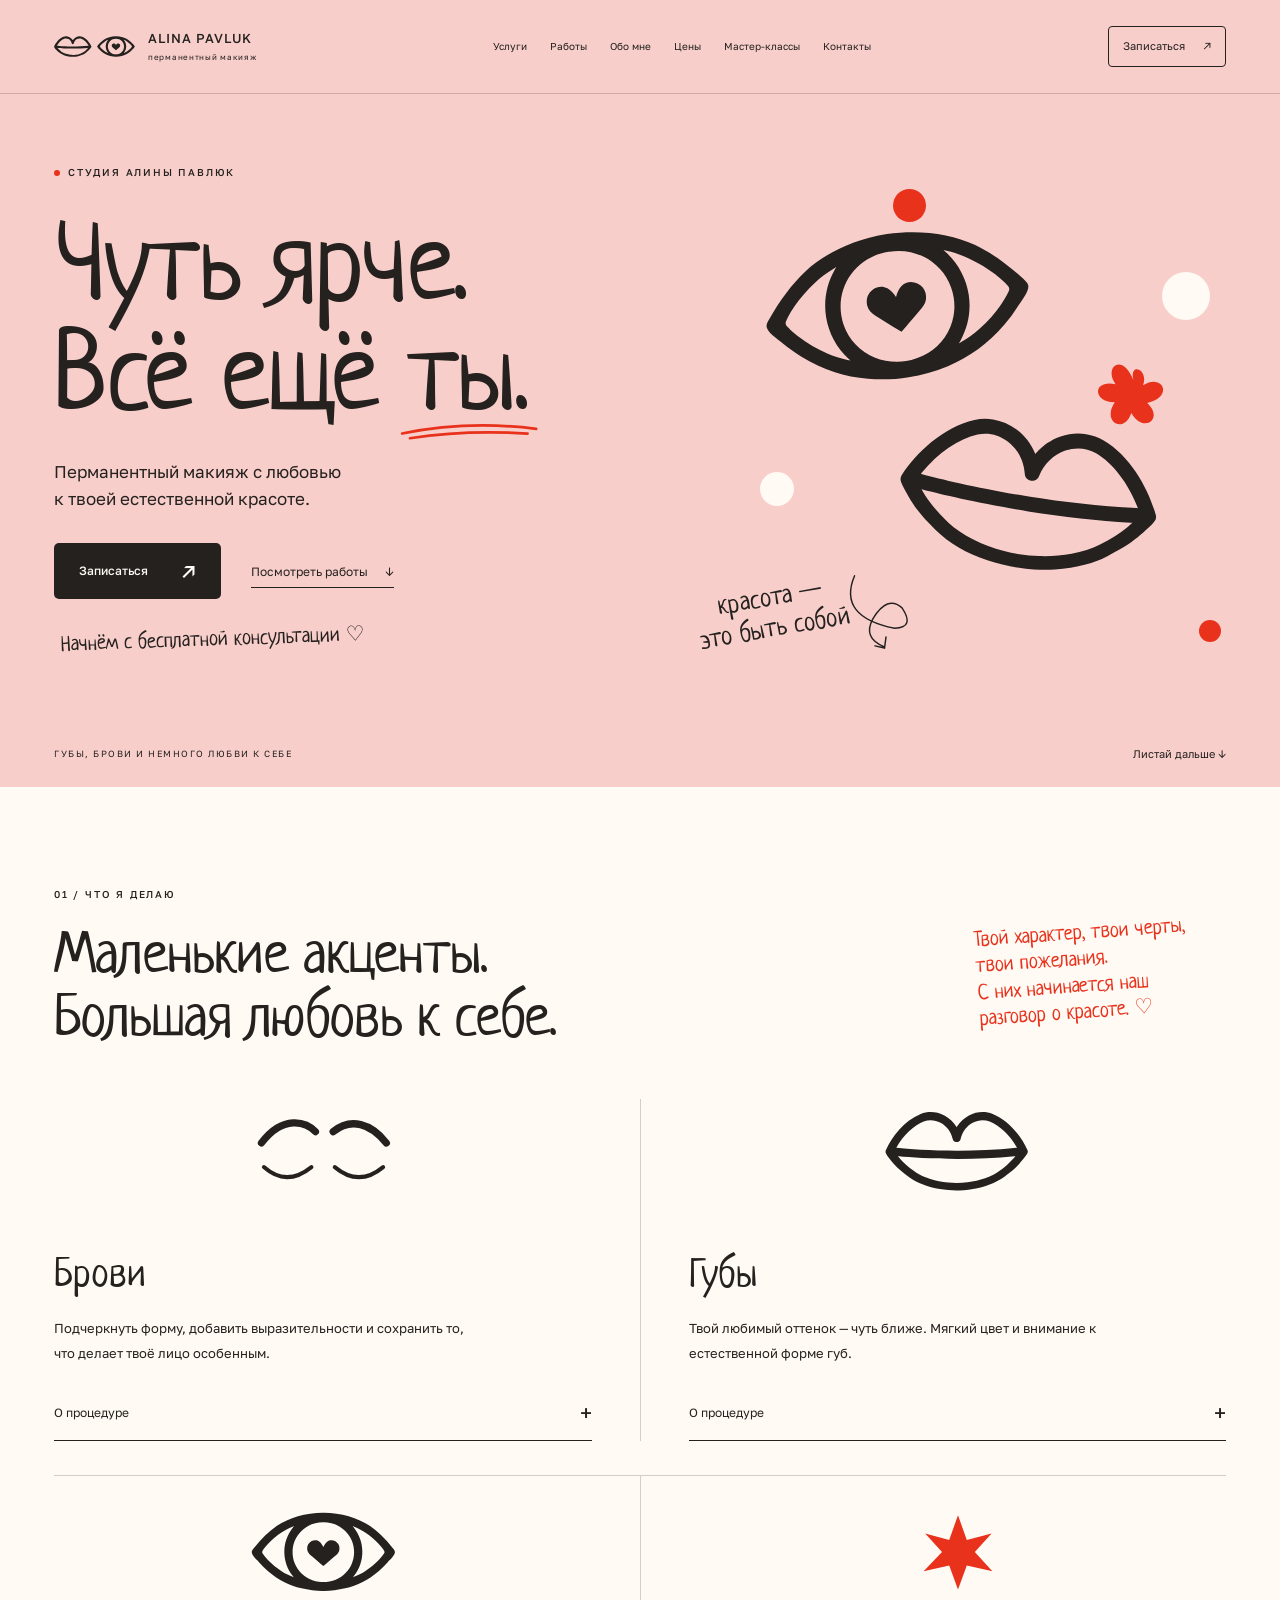
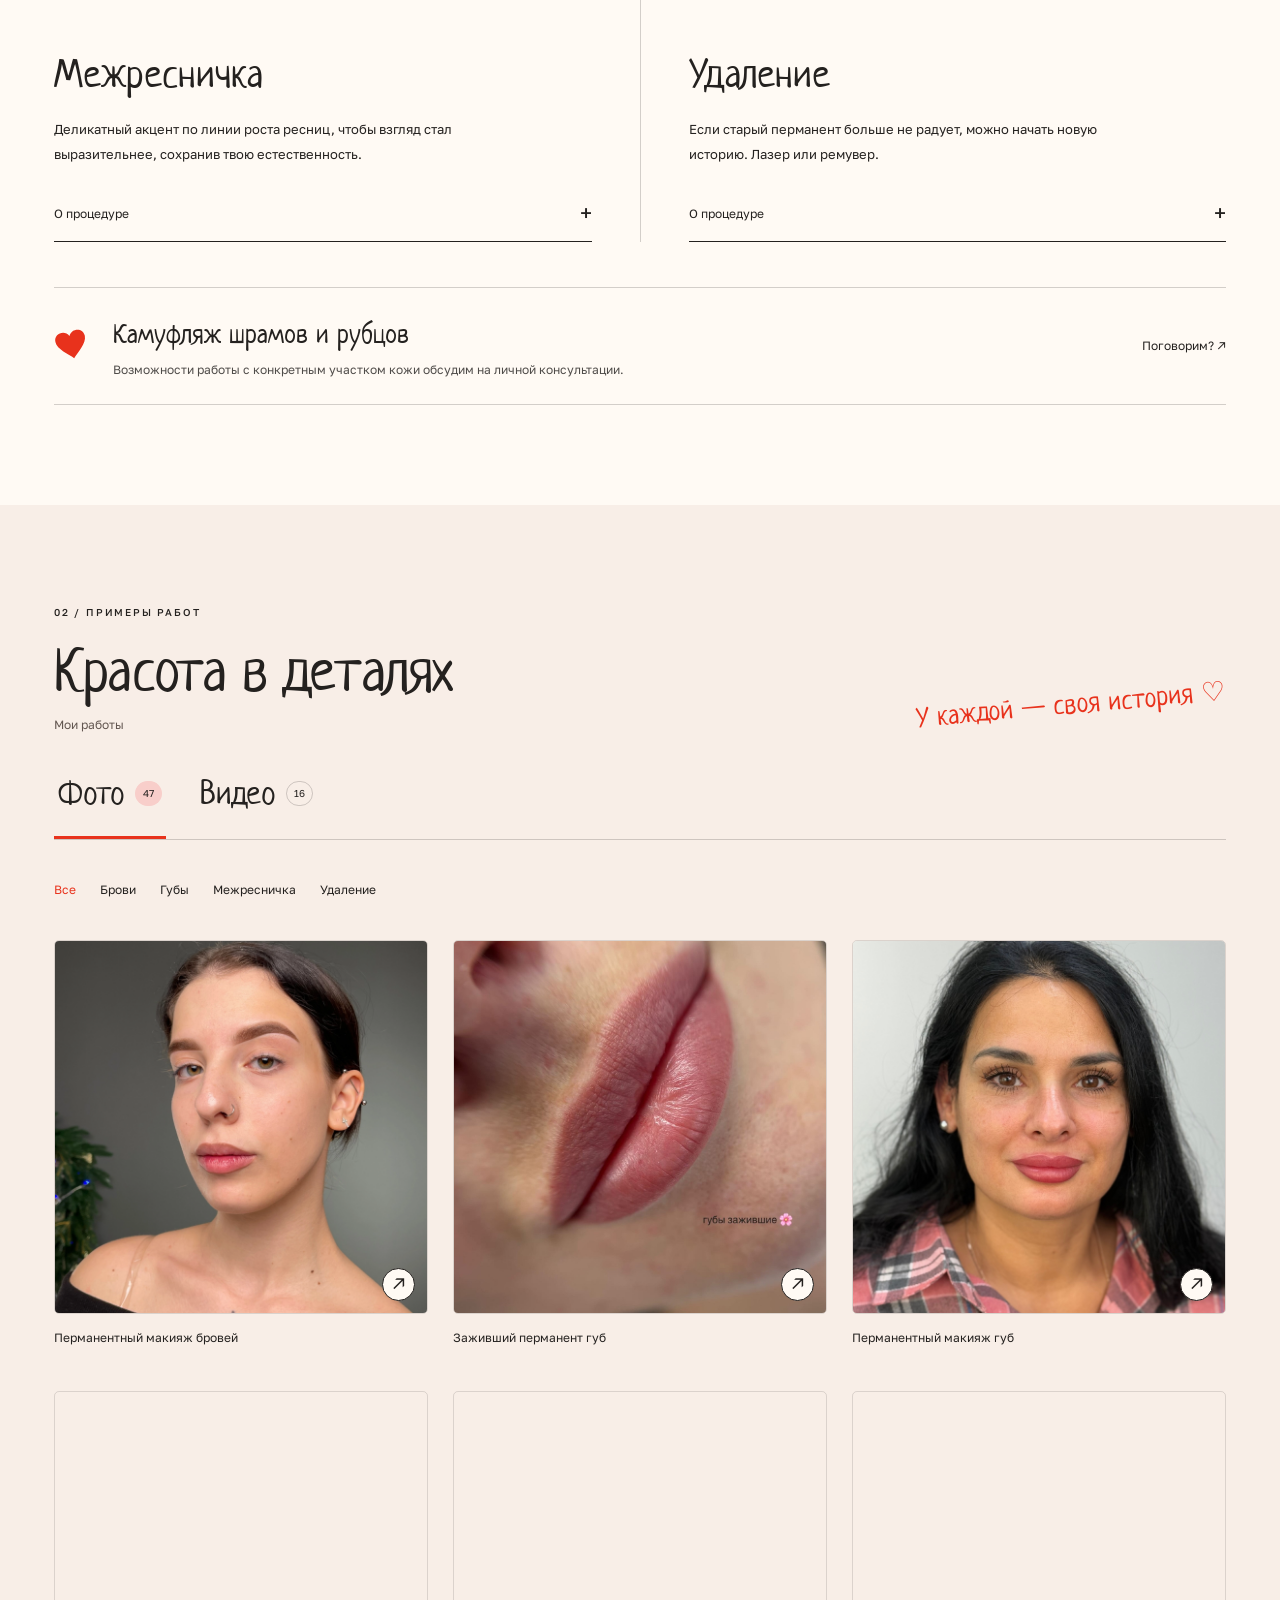
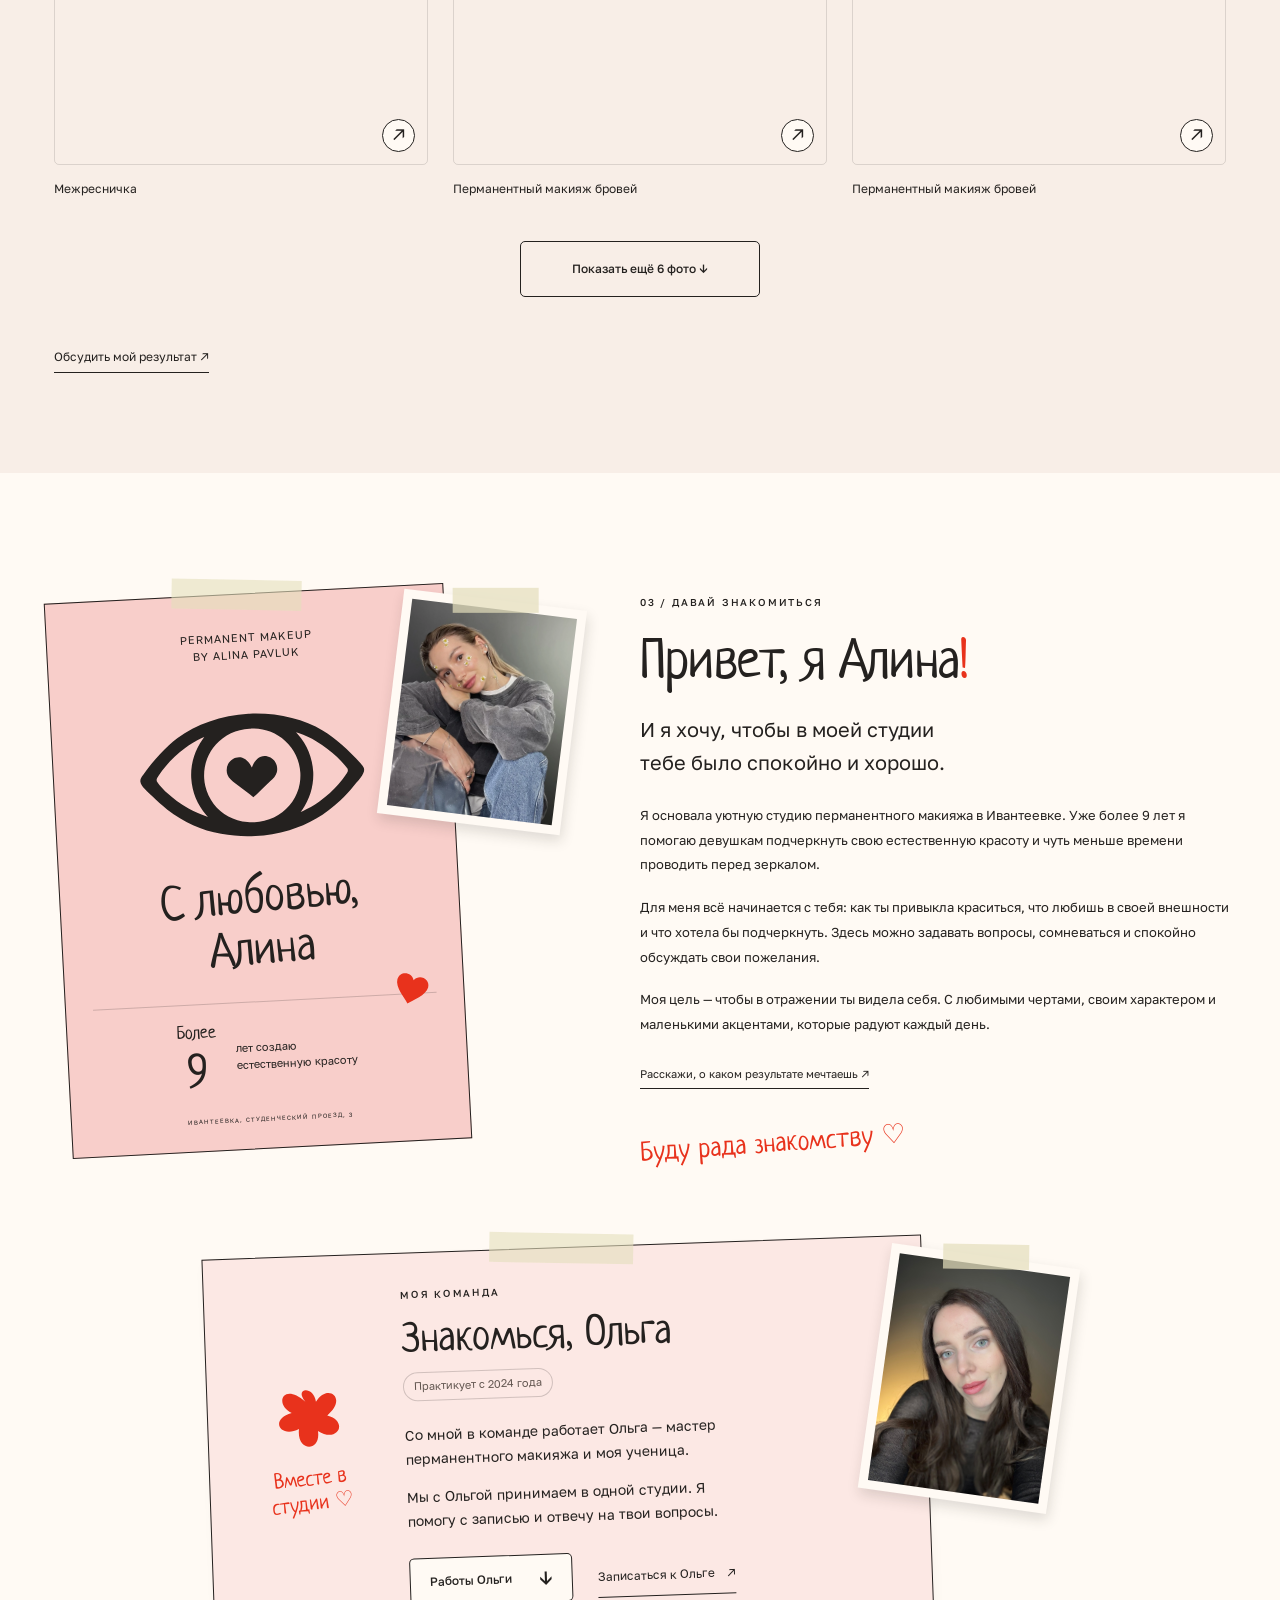
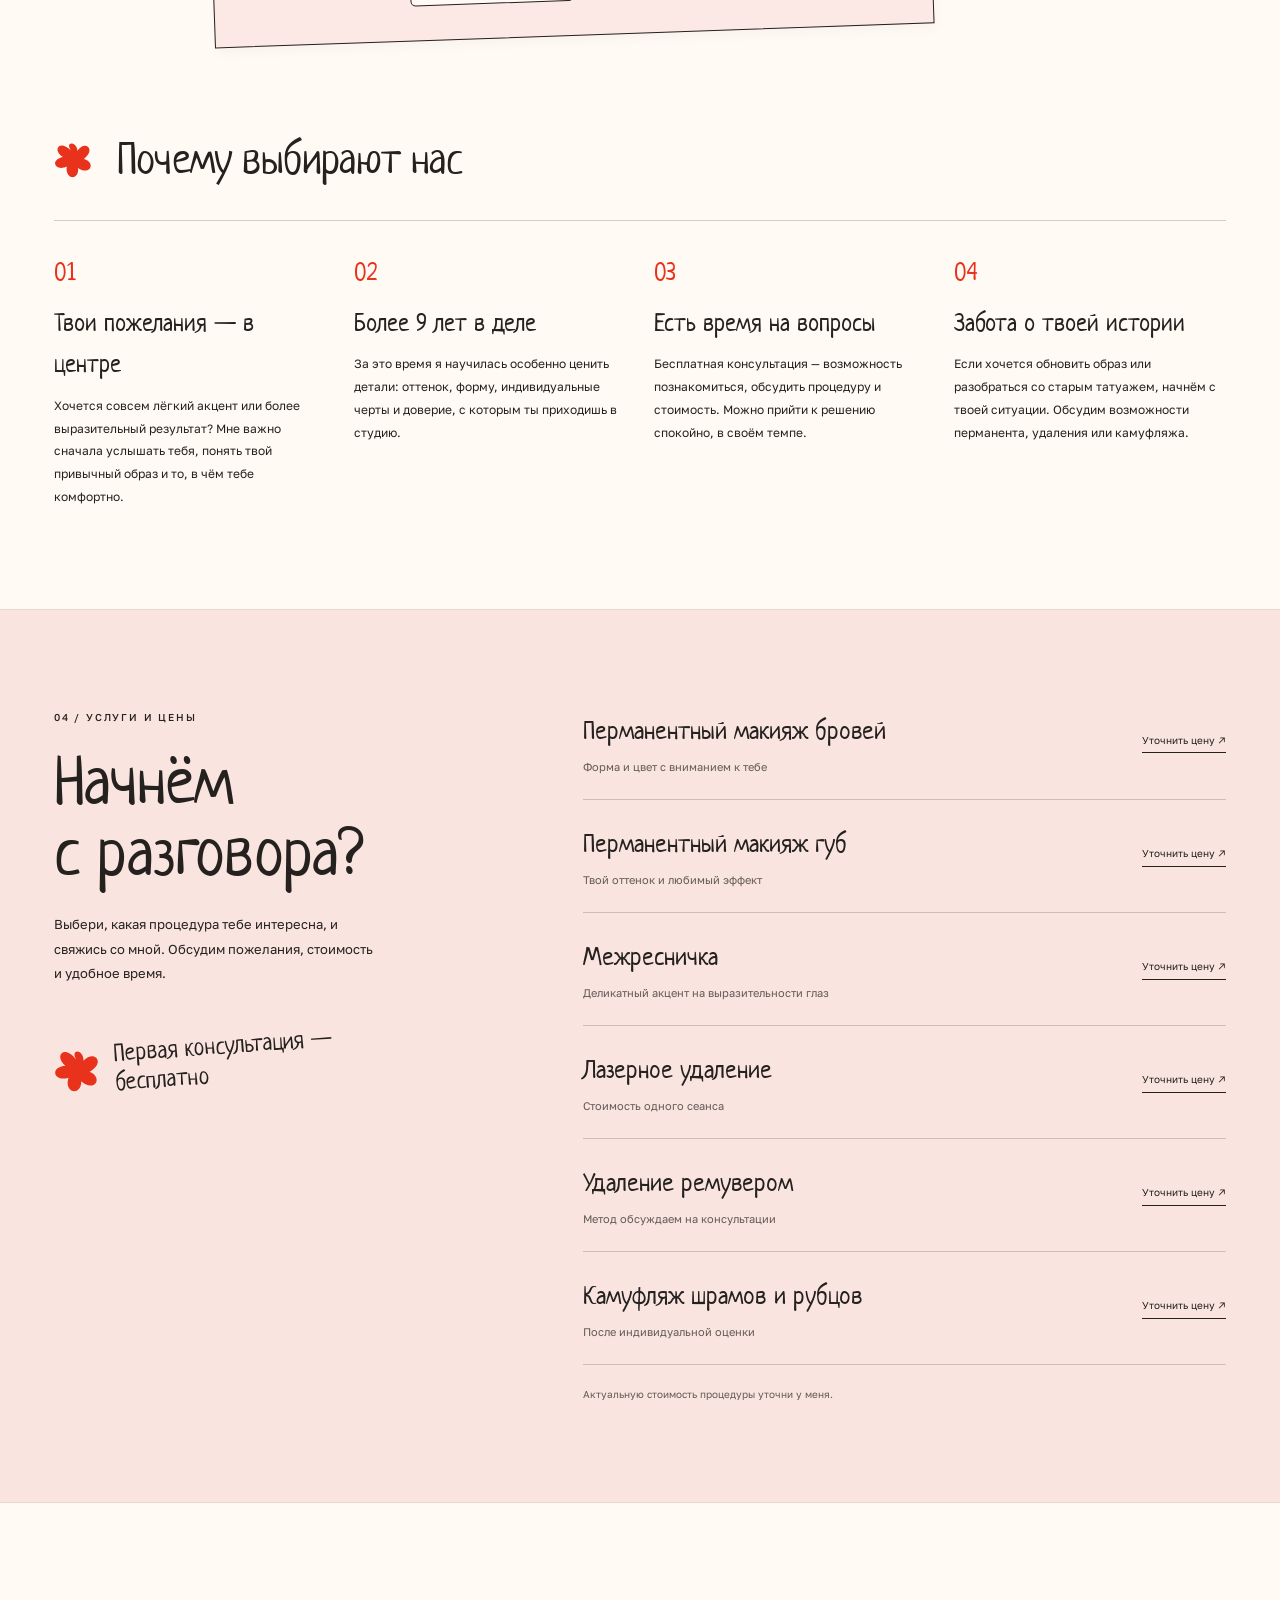
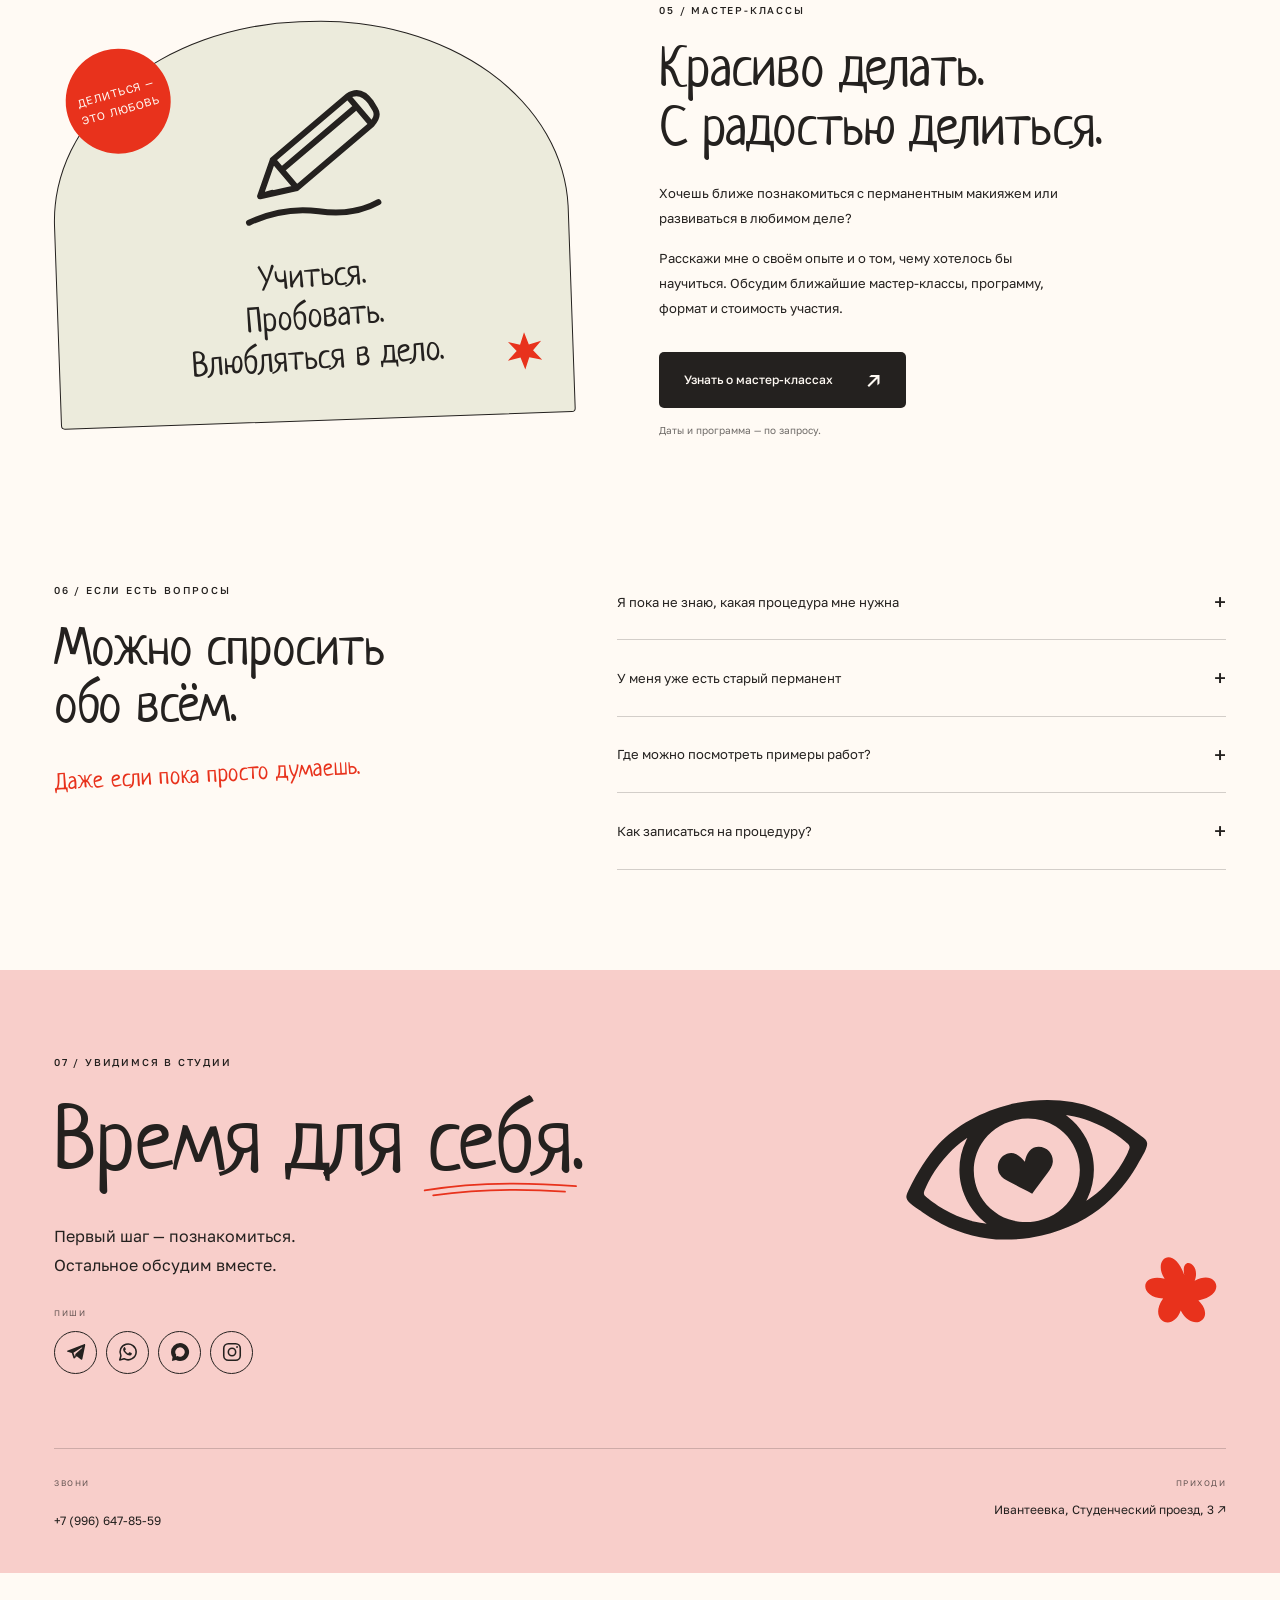
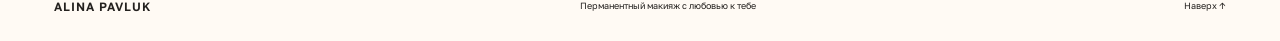
==== commit 457dff5f: "Remove generic Photo work captions" ====
--- a/index.html
+++ b/index.html
@@ -75,7 +75,7 @@
 <section class="works section" id="works" data-master="alina"><div class="wrap">
 <div class="section-heading"><div><p class="eyebrow">02 / ПРИМЕРЫ РАБОТ</p><h2>Красота в деталях</h2><p class="portfolio-author">Мои работы</p></div><p class="hand tilted">У каждой — своя история ♡</p></div>
 <div class="work-tabs" role="tablist" aria-label="Формат работ"><button type="button" id="photo-tab" role="tab" aria-selected="true" aria-controls="photo-panel" tabindex="0">Фото <span>47</span></button><button type="button" id="video-tab" role="tab" aria-selected="false" aria-controls="video-panel" tabindex="-1">Видео <span>16</span></button></div><div id="photo-panel" role="tabpanel" aria-labelledby="photo-tab"><div class="filter-row" role="group" aria-label="Фильтр фотографий"><button class="active" data-filter="all" aria-pressed="true">Все</button><button data-filter="brows" aria-pressed="false">Брови</button><button data-filter="lips" aria-pressed="false">Губы</button><button data-filter="lashline" aria-pressed="false">Межресничка</button><button data-filter="removal" aria-pressed="false">Удаление</button></div>
-<div class="work-grid portfolio-gallery"><figure class="work-card portfolio-card" data-category="brows" data-index="0"><a class="portfolio-photo" href="assets/portfolio/brows-10.png" data-photo="0" data-ratio="0.75000000" data-rotate="0" aria-label="Открыть фото 1: Перманентный макияж бровей" style="--photo-ratio:0.75000000"><img src="assets/portfolio/brows-10.png" width="1536" height="2048" alt="Перманентный макияж бровей — работа Алины Павлюк, фотография 1" loading="lazy" decoding="async"><span class="photo-enlarge" aria-hidden="true">↗</span></a><figcaption><div><span class="photo-title">Перманентный макияж бровей</span><small></small></div></figcaption></figure><figure class="work-card portfolio-card" data-category="lips" data-index="1"><a class="portfolio-photo" href="assets/portfolio/lips-08.jpg" data-photo="1" data-ratio="0.56250000" data-rotate="0" aria-label="Открыть фото 2: Заживший перманент губ" style="--photo-ratio:0.56250000"><img src="assets/portfolio/lips-08.jpg" width="1152" height="2048" alt="Заживший перманент губ — работа Алины Павлюк, фотография 2" loading="lazy" decoding="async"><span class="photo-enlarge" aria-hidden="true">↗</span></a><figcaption><div><span class="photo-title">Заживший перманент губ</span><small>Фото работы</small></div></figcaption></figure><figure class="work-card portfolio-card" data-category="lips" data-index="2"><a class="portfolio-photo" href="assets/portfolio/lips-11.jpg" data-photo="2" data-ratio="0.75000000" data-rotate="0" aria-label="Открыть фото 3: Перманентный макияж губ" style="--photo-ratio:0.75000000"><img src="assets/portfolio/lips-11.jpg" width="1536" height="2048" alt="Перманентный макияж губ — работа Алины Павлюк, фотография 3" loading="lazy" decoding="async"><span class="photo-enlarge" aria-hidden="true">↗</span></a><figcaption><div><span class="photo-title">Перманентный макияж губ</span><small>Фото работы</small></div></figcaption></figure><figure class="work-card portfolio-card" data-category="lashline" data-index="3"><a class="portfolio-photo" href="assets/portfolio/lashline-09.jpg" data-photo="3" data-ratio="0.75000000" data-rotate="0" aria-label="Открыть фото 4: Межресничка" style="--photo-ratio:0.75000000"><img src="assets/portfolio/lashline-09.jpg" width="960" height="1280" alt="Межресничка — работа Алины Павлюк, фотография 4" loading="lazy" decoding="async"><span class="photo-enlarge" aria-hidden="true">↗</span></a><figcaption><div><span class="photo-title">Межресничка</span><small></small></div></figcaption></figure><figure class="work-card portfolio-card" data-category="brows" data-index="4"><a class="portfolio-photo" href="assets/portfolio/brows-09.png" data-photo="4" data-ratio="0.75000000" data-rotate="0" aria-label="Открыть фото 5: Перманентный макияж бровей" style="--photo-ratio:0.75000000"><img src="assets/portfolio/brows-09.png" width="1536" height="2048" alt="Перманентный макияж бровей — работа Алины Павлюк, фотография 5" loading="lazy" decoding="async"><span class="photo-enlarge" aria-hidden="true">↗</span></a><figcaption><div><span class="photo-title">Перманентный макияж бровей</span><small></small></div></figcaption></figure><figure class="work-card portfolio-card" data-category="brows" data-index="5"><a class="portfolio-photo" href="assets/portfolio/brows-03.jpg" data-photo="5" data-ratio="1.33333333" data-rotate="0" aria-label="Открыть фото 6: Перманентный макияж бровей" style="--photo-ratio:1.33333333"><img src="assets/portfolio/brows-03.jpg" width="2048" height="1536" alt="Перманентный макияж бровей — работа Алины Павлюк, фотография 6" loading="lazy" decoding="async"><span class="photo-enlarge" aria-hidden="true">↗</span></a><figcaption><div><span class="photo-title">Перманентный макияж бровей</span><small>Фото работы</small></div></figcaption></figure><figure class="work-card portfolio-card" data-category="lips" data-index="6" hidden><a class="portfolio-photo" href="assets/portfolio/lips-01.png" data-photo="6" data-ratio="0.99831933" data-rotate="0" aria-label="Открыть фото 7: Перманентный макияж губ" style="--photo-ratio:0.99831933"><img src="assets/portfolio/lips-01.png" width="1188" height="1190" alt="Перманентный макияж губ — работа Алины Павлюк, фотография 7" loading="lazy" decoding="async"><span class="photo-enlarge" aria-hidden="true">↗</span></a><figcaption><div><span class="photo-title">Перманентный макияж губ</span><small></small></div></figcaption></figure><figure class="work-card portfolio-card" data-category="lashline" data-index="7" hidden><a class="portfolio-photo" href="assets/portfolio/lashline-01.jpg" data-photo="7" data-ratio="0.75000000" data-rotate="0" aria-label="Открыть фото 8: Межресничка" style="--photo-ratio:0.75000000"><img src="assets/portfolio/lashline-01.jpg" width="960" height="1280" alt="Межресничка — работа Алины Павлюк, фотография 8" loading="lazy" decoding="async"><span class="photo-enlarge" aria-hidden="true">↗</span></a><figcaption><div><span class="photo-title">Межресничка</span><small></small></div></figcaption></figure><figure class="work-card portfolio-card" data-category="portrait" data-index="8" hidden><a class="portfolio-photo" href="assets/portfolio/portrait-01.jpg" data-photo="8" data-ratio="0.75000000" data-rotate="0" aria-label="Открыть фото 9: Моя работа" style="--photo-ratio:0.75000000"><img src="assets/portfolio/portrait-01.jpg" width="1536" height="2048" alt="Моя работа — работа Алины Павлюк, фотография 9" loading="lazy" decoding="async"><span class="photo-enlarge" aria-hidden="true">↗</span></a><figcaption><div><span class="photo-title">Моя работа</span><small>Фото работы</small></div></figcaption></figure><figure class="work-card portfolio-card" data-category="brows" data-index="9" hidden><a class="portfolio-photo" href="assets/portfolio/brows-07.jpg" data-photo="9" data-ratio="0.75000000" data-rotate="0" aria-label="Открыть фото 10: Перманентный макияж бровей" style="--photo-ratio:0.75000000"><img src="assets/portfolio/brows-07.jpg" width="960" height="1280" alt="Перманентный макияж бровей — работа Алины Павлюк, фотография 10" loading="lazy" decoding="async"><span class="photo-enlarge" aria-hidden="true">↗</span></a><figcaption><div><span class="photo-title">Перманентный макияж бровей</span><small></small></div></figcaption></figure><figure class="work-card portfolio-card" data-category="lips" data-index="10" hidden><a class="portfolio-photo" href="assets/portfolio/lips-04.png" data-photo="10" data-ratio="1.00840336" data-rotate="0" aria-label="Открыть фото 11: Перманентный макияж губ" style="--photo-ratio:1.00840336"><img src="assets/portfolio/lips-04.png" width="1320" height="1309" alt="Перманентный макияж губ — работа Алины Павлюк, фотография 11" loading="lazy" decoding="async"><span class="photo-enlarge" aria-hidden="true">↗</span></a><figcaption><div><span class="photo-title">Перманентный макияж губ</span><small></small></div></figcaption></figure><figure class="work-card portfolio-card" data-category="lashline" data-index="11" hidden><a class="portfolio-photo" href="assets/portfolio/lashline-02.jpg" data-photo="11" data-ratio="1.33333333" data-rotate="0" aria-label="Открыть фото 12: Межресничка" style="--photo-ratio:1.33333333"><img src="assets/portfolio/lashline-02.jpg" width="1280" height="960" alt="Межресничка — работа Алины Павлюк, фотография 12" loading="lazy" decoding="async"><span class="photo-enlarge" aria-hidden="true">↗</span></a><figcaption><div><span class="photo-title">Межресничка</span><small></small></div></figcaption></figure><figure class="work-card portfolio-card" data-category="brows" data-index="12" hidden><a class="portfolio-photo" href="assets/portfolio/brows-11.png" data-photo="12" data-ratio="0.75000000" data-rotate="0" aria-label="Открыть фото 13: Перманентный макияж бровей" style="--photo-ratio:0.75000000"><img src="assets/portfolio/brows-11.png" width="1536" height="2048" alt="Перманентный макияж бровей — работа Алины Павлюк, фотография 13" loading="lazy" decoding="async"><span class="photo-enlarge" aria-hidden="true">↗</span></a><figcaption><div><span class="photo-title">Перманентный макияж бровей</span><small></small></div></figcaption></figure><figure class="work-card portfolio-card" data-category="brows" data-index="13" hidden><a class="portfolio-photo" href="assets/portfolio/brows-01.jpg" data-photo="13" data-ratio="0.75000000" data-rotate="0" aria-label="Открыть фото 14: Перманентный макияж бровей" style="--photo-ratio:0.75000000"><img src="assets/portfolio/brows-01.jpg" width="1536" height="2048" alt="Перманентный макияж бровей — работа Алины Павлюк, фотография 14" loading="lazy" decoding="async"><span class="photo-enlarge" aria-hidden="true">↗</span></a><figcaption><div><span class="photo-title">Перманентный макияж бровей</span><small>Фото работы</small></div></figcaption></figure><figure class="work-card portfolio-card" data-category="lashline" data-index="14" hidden><a class="portfolio-photo" href="assets/portfolio/lashline-07.jpg" data-photo="14" data-ratio="0.75000000" data-rotate="0" aria-label="Открыть фото 15: Межресничка" style="--photo-ratio:0.75000000"><img src="assets/portfolio/lashline-07.jpg" width="960" height="1280" alt="Межресничка — работа Алины Павлюк, фотография 15" loading="lazy" decoding="async"><span class="photo-enlarge" aria-hidden="true">↗</span></a><figcaption><div><span class="photo-title">Межресничка</span><small></small></div></figcaption></figure><figure class="work-card portfolio-card" data-category="brows" data-index="15" hidden><a class="portfolio-photo" href="assets/portfolio/brows-12.png" data-photo="15" data-ratio="0.75000000" data-rotate="0" aria-label="Открыть фото 16: Перманентный макияж бровей" style="--photo-ratio:0.75000000"><img src="assets/portfolio/brows-12.png" width="1536" height="2048" alt="Перманентный макияж бровей — работа Алины Павлюк, фотография 16" loading="lazy" decoding="async"><span class="photo-enlarge" aria-hidden="true">↗</span></a><figcaption><div><span class="photo-title">Перманентный макияж бровей</span><small></small></div></figcaption></figure><figure class="work-card portfolio-card" data-category="lips" data-index="16" hidden><a class="portfolio-photo" href="assets/portfolio/lips-03.jpg" data-photo="16" data-ratio="0.79980469" data-rotate="0" aria-label="Открыть фото 17: Перманентный макияж губ" style="--photo-ratio:0.79980469"><img src="assets/portfolio/lips-03.jpg" width="1638" height="2048" alt="Перманентный макияж губ — работа Алины Павлюк, фотография 17" loading="lazy" decoding="async"><span class="photo-enlarge" aria-hidden="true">↗</span></a><figcaption><div><span class="photo-title">Перманентный макияж губ</span><small></small></div></figcaption></figure><figure class="work-card portfolio-card" data-category="lashline" data-index="17" hidden><a class="portfolio-photo" href="assets/portfolio/lashline-03.jpg" data-photo="17" data-ratio="1.33333333" data-rotate="0" aria-label="Открыть фото 18: Межресничка" style="--photo-ratio:1.33333333"><img src="assets/portfolio/lashline-03.jpg" width="1280" height="960" alt="Межресничка — работа Алины Павлюк, фотография 18" loading="lazy" decoding="async"><span class="photo-enlarge" aria-hidden="true">↗</span></a><figcaption><div><span class="photo-title">Межресничка</span><small></small></div></figcaption></figure><figure class="work-card portfolio-card" data-category="lips" data-index="18" hidden><a class="portfolio-photo" href="assets/portfolio/lips-02.jpg" data-photo="18" data-ratio="0.79980469" data-rotate="0" aria-label="Открыть фото 19: Перманентный макияж губ" style="--photo-ratio:0.79980469"><img src="assets/portfolio/lips-02.jpg" width="1638" height="2048" alt="Перманентный макияж губ — работа Алины Павлюк, фотография 19" loading="lazy" decoding="async"><span class="photo-enlarge" aria-hidden="true">↗</span></a><figcaption><div><span class="photo-title">Перманентный макияж губ</span><small></small></div></figcaption></figure><figure class="work-card portfolio-card" data-category="brows" data-index="19" hidden><a class="portfolio-photo" href="assets/portfolio/brows-13.png" data-photo="19" data-ratio="0.75000000" data-rotate="0" aria-label="Открыть фото 20: Перманентный макияж бровей" style="--photo-ratio:0.75000000"><img src="assets/portfolio/brows-13.png" width="1536" height="2048" alt="Перманентный макияж бровей — работа Алины Павлюк, фотография 20" loading="lazy" decoding="async"><span class="photo-enlarge" aria-hidden="true">↗</span></a><figcaption><div><span class="photo-title">Перманентный макияж бровей</span><small></small></div></figcaption></figure><figure class="work-card portfolio-card" data-category="lashline" data-index="20" hidden><a class="portfolio-photo" href="assets/portfolio/lashline-04.jpg" data-photo="20" data-ratio="0.75000000" data-rotate="0" aria-label="Открыть фото 21: Межресничка" style="--photo-ratio:0.75000000"><img src="assets/portfolio/lashline-04.jpg" width="960" height="1280" alt="Межресничка — работа Алины Павлюк, фотография 21" loading="lazy" decoding="async"><span class="photo-enlarge" aria-hidden="true">↗</span></a><figcaption><div><span class="photo-title">Межресничка</span><small></small></div></figcaption></figure><figure class="work-card portfolio-card" data-category="lips" data-index="21" hidden><a class="portfolio-photo" href="assets/portfolio/lips-12.png" data-photo="21" data-ratio="0.80194411" data-rotate="0" aria-label="Открыть фото 22: Перманентный макияж губ" style="--photo-ratio:0.80194411"><img src="assets/portfolio/lips-12.png" width="1320" height="1646" alt="Перманентный макияж губ — работа Алины Павлюк, фотография 22" loading="lazy" decoding="async"><span class="photo-enlarge" aria-hidden="true">↗</span></a><figcaption><div><span class="photo-title">Перманентный макияж губ</span><small></small></div></figcaption></figure><figure class="work-card portfolio-card" data-category="brows" data-index="22" hidden><a class="portfolio-photo" href="assets/portfolio/brows-02.jpg" data-photo="22" data-ratio="1.33333333" data-rotate="0" aria-label="Открыть фото 23: Перманентный макияж бровей" style="--photo-ratio:1.33333333"><img src="assets/portfolio/brows-02.jpg" width="2048" height="1536" alt="Перманентный макияж бровей — работа Алины Павлюк, фотография 23" loading="lazy" decoding="async"><span class="photo-enlarge" aria-hidden="true">↗</span></a><figcaption><div><span class="photo-title">Перманентный макияж бровей</span><small>Фото работы</small></div></figcaption></figure><figure class="work-card portfolio-card" data-category="brows" data-index="23" hidden><a class="portfolio-photo" href="assets/portfolio/brows-15.png" data-photo="23" data-ratio="0.65671642" data-rotate="0" aria-label="Открыть фото 24: Перманентный макияж бровей" style="--photo-ratio:0.65671642"><img src="assets/portfolio/brows-15.png" width="1320" height="2010" alt="Перманентный макияж бровей — работа Алины Павлюк, фотография 24" loading="lazy" decoding="async"><span class="photo-enlarge" aria-hidden="true">↗</span></a><figcaption><div><span class="photo-title">Перманентный макияж бровей</span><small></small></div></figcaption></figure><figure class="work-card portfolio-card" data-category="lips" data-index="24" hidden><a class="portfolio-photo" href="assets/portfolio/lips-05.png" data-photo="24" data-ratio="0.84345048" data-rotate="0" aria-label="Открыть фото 25: Перманентный макияж губ" style="--photo-ratio:0.84345048"><img src="assets/portfolio/lips-05.png" width="1320" height="1565" alt="Перманентный макияж губ — работа Алины Павлюк, фотография 25" loading="lazy" decoding="async"><span class="photo-enlarge" aria-hidden="true">↗</span></a><figcaption><div><span class="photo-title">Перманентный макияж губ</span><small></small></div></figcaption></figure><figure class="work-card portfolio-card" data-category="lashline" data-index="25" hidden><a class="portfolio-photo" href="assets/portfolio/lashline-08.jpg" data-photo="25" data-ratio="0.75000000" data-rotate="0" aria-label="Открыть фото 26: Межресничка" style="--photo-ratio:0.75000000"><img src="assets/portfolio/lashline-08.jpg" width="960" height="1280" alt="Межресничка — работа Алины Павлюк, фотография 26" loading="lazy" decoding="async"><span class="photo-enlarge" aria-hidden="true">↗</span></a><figcaption><div><span class="photo-title">Межресничка</span><small></small></div></figcaption></figure><figure class="work-card portfolio-card" data-category="lips" data-index="26" hidden><a class="portfolio-photo" href="assets/portfolio/lips-10.png" data-photo="26" data-ratio="1.00227790" data-rotate="0" aria-label="Открыть фото 27: Перманентный макияж губ" style="--photo-ratio:1.00227790"><img src="assets/portfolio/lips-10.png" width="1320" height="1317" alt="Перманентный макияж губ — работа Алины Павлюк, фотография 27" loading="lazy" decoding="async"><span class="photo-enlarge" aria-hidden="true">↗</span></a><figcaption><div><span class="photo-title">Перманентный макияж губ</span><small></small></div></figcaption></figure><figure class="work-card portfolio-card" data-category="brows" data-index="27" hidden><a class="portfolio-photo" href="assets/portfolio/brows-14.png" data-photo="27" data-ratio="0.75000000" data-rotate="0" aria-label="Открыть фото 28: Заживший перманент бровей" style="--photo-ratio:0.75000000"><img src="assets/portfolio/brows-14.png" width="1536" height="2048" alt="Заживший перманент бровей — работа Алины Павлюк, фотография 28" loading="lazy" decoding="async"><span class="photo-enlarge" aria-hidden="true">↗</span></a><figcaption><div><span class="photo-title">Заживший перманент бровей</span><small></small></div></figcaption></figure><figure class="work-card portfolio-card" data-category="brows" data-index="28" hidden><a class="portfolio-photo" href="assets/portfolio/brows-05.png" data-photo="28" data-ratio="1.01382488" data-rotate="0" aria-label="Открыть фото 29: Перманентный макияж бровей" style="--photo-ratio:1.01382488"><img src="assets/portfolio/brows-05.png" width="1320" height="1302" alt="Перманентный макияж бровей — работа Алины Павлюк, фотография 29" loading="lazy" decoding="async"><span class="photo-enlarge" aria-hidden="true">↗</span></a><figcaption><div><span class="photo-title">Перманентный макияж бровей</span><small></small></div></figcaption></figure><figure class="work-card portfolio-card" data-category="lips" data-index="29" hidden><a class="portfolio-photo" href="assets/portfolio/lips-07.jpg" data-photo="29" data-ratio="1.00000000" data-rotate="0" aria-label="Открыть фото 30: Перманентный макияж губ" style="--photo-ratio:1.00000000"><img src="assets/portfolio/lips-07.jpg" width="2048" height="2048" alt="Перманентный макияж губ — работа Алины Павлюк, фотография 30" loading="lazy" decoding="async"><span class="photo-enlarge" aria-hidden="true">↗</span></a><figcaption><div><span class="photo-title">Перманентный макияж губ</span><small></small></div></figcaption></figure><figure class="work-card portfolio-card" data-category="lashline" data-index="30" hidden><a class="portfolio-photo" href="assets/portfolio/lashline-06.jpg" data-photo="30" data-ratio="0.75000000" data-rotate="0" aria-label="Открыть фото 31: Межресничка" style="--photo-ratio:0.75000000"><img src="assets/portfolio/lashline-06.jpg" width="960" height="1280" alt="Межресничка — работа Алины Павлюк, фотография 31" loading="lazy" decoding="async"><span class="photo-enlarge" aria-hidden="true">↗</span></a><figcaption><div><span class="photo-title">Межресничка</span><small></small></div></figcaption></figure><figure class="work-card portfolio-card" data-category="brows" data-index="31" hidden><a class="portfolio-photo" href="assets/portfolio/brows-04.png" data-photo="31" data-ratio="1.01071975" data-rotate="0" aria-label="Открыть фото 32: Перманентный макияж бровей" style="--photo-ratio:1.01071975"><img src="assets/portfolio/brows-04.png" width="1320" height="1306" alt="Перманентный макияж бровей — работа Алины Павлюк, фотография 32" loading="lazy" decoding="async"><span class="photo-enlarge" aria-hidden="true">↗</span></a><figcaption><div><span class="photo-title">Перманентный макияж бровей</span><small></small></div></figcaption></figure><figure class="work-card portfolio-card" data-category="lips" data-index="32" hidden><a class="portfolio-photo" href="assets/portfolio/lips-06.jpg" data-photo="32" data-ratio="0.79980469" data-rotate="0" aria-label="Открыть фото 33: Перманентный макияж губ" style="--photo-ratio:0.79980469"><img src="assets/portfolio/lips-06.jpg" width="1638" height="2048" alt="Перманентный макияж губ — работа Алины Павлюк, фотография 33" loading="lazy" decoding="async"><span class="photo-enlarge" aria-hidden="true">↗</span></a><figcaption><div><span class="photo-title">Перманентный макияж губ</span><small></small></div></figcaption></figure><figure class="work-card portfolio-card" data-category="lashline" data-index="33" hidden><a class="portfolio-photo rotate-90" href="assets/portfolio/lashline-05.jpg" data-photo="33" data-ratio="1.33333333" data-rotate="90" aria-label="Открыть фото 34: Межресничка" style="--photo-ratio:1.33333333"><img src="assets/portfolio/lashline-05.jpg" width="960" height="1280" alt="Межресничка — работа Алины Павлюк, фотография 34" loading="lazy" decoding="async"><span class="photo-enlarge" aria-hidden="true">↗</span></a><figcaption><div><span class="photo-title">Межресничка</span><small></small></div></figcaption></figure><figure class="work-card portfolio-card" data-category="brows" data-index="34" hidden><a class="portfolio-photo rotate-90" href="assets/portfolio/brows-06.png" data-photo="34" data-ratio="1.06515152" data-rotate="90" aria-label="Открыть фото 35: Перманентный макияж бровей" style="--photo-ratio:1.06515152"><img src="assets/portfolio/brows-06.png" width="1320" height="1406" alt="Перманентный макияж бровей — работа Алины Павлюк, фотография 35" loading="lazy" decoding="async"><span class="photo-enlarge" aria-hidden="true">↗</span></a><figcaption><div><span class="photo-title">Перманентный макияж бровей</span><small></small></div></figcaption></figure><figure class="work-card portfolio-card" data-category="removal" data-index="42" hidden><a class="portfolio-photo" href="assets/portfolio/removal-08.webp" data-photo="42" data-ratio="0.98939641" data-rotate="0" aria-label="Открыть фото 43: Удаление перманента бровей" style="--photo-ratio:0.98939641"><img src="assets/portfolio/removal-08.webp" width="1213" height="1226" alt="Удаление перманента бровей — сравнение результатов" loading="lazy" decoding="async"><span class="photo-enlarge" aria-hidden="true">↗</span></a></figure><figure class="work-card portfolio-card" data-category="removal" data-index="46" hidden><a class="portfolio-photo" href="assets/portfolio/removal-12.webp" data-photo="46" data-ratio="0.98559322" data-rotate="0" aria-label="Открыть фото 47: Удаление перманента бровей" style="--photo-ratio:0.98559322"><img src="assets/portfolio/removal-12.webp" width="1163" height="1180" alt="Удаление перманента бровей — сравнение результатов" loading="lazy" decoding="async"><span class="photo-enlarge" aria-hidden="true">↗</span></a></figure><figure class="work-card portfolio-card" data-category="removal" data-index="38" hidden><a class="portfolio-photo" href="assets/portfolio/removal-04.webp" data-photo="38" data-ratio="1.00000000" data-rotate="0" aria-label="Открыть фото 39: Удаление перманента бровей" style="--photo-ratio:1.00000000"><img src="assets/portfolio/removal-04.webp" width="1600" height="1600" alt="Удаление перманента бровей — сравнение результатов" loading="lazy" decoding="async"><span class="photo-enlarge" aria-hidden="true">↗</span></a></figure><figure class="work-card portfolio-card" data-category="removal" data-index="44" hidden><a class="portfolio-photo" href="assets/portfolio/removal-10.webp" data-photo="44" data-ratio="1.00518583" data-rotate="0" aria-label="Открыть фото 45: Удаление перманента губ" style="--photo-ratio:1.00518583"><img src="assets/portfolio/removal-10.webp" width="1163" height="1157" alt="Удаление перманента губ — сравнение результатов" loading="lazy" decoding="async"><span class="photo-enlarge" aria-hidden="true">↗</span></a></figure><figure class="work-card portfolio-card" data-category="removal" data-index="35" hidden><a class="portfolio-photo" href="assets/portfolio/removal-01.webp" data-photo="35" data-ratio="0.99122807" data-rotate="0" aria-label="Открыть фото 36: Удаление перманента бровей" style="--photo-ratio:0.99122807"><img src="assets/portfolio/removal-01.webp" width="1130" height="1140" alt="Удаление перманента бровей — сравнение результатов" loading="lazy" decoding="async"><span class="photo-enlarge" aria-hidden="true">↗</span></a></figure><figure class="work-card portfolio-card" data-category="removal" data-index="37" hidden><a class="portfolio-photo" href="assets/portfolio/removal-03.webp" data-photo="37" data-ratio="1.00000000" data-rotate="0" aria-label="Открыть фото 38: Удаление перманента бровей" style="--photo-ratio:1.00000000"><img src="assets/portfolio/removal-03.webp" width="1600" height="1600" alt="Удаление перманента бровей — сравнение результатов" loading="lazy" decoding="async"><span class="photo-enlarge" aria-hidden="true">↗</span></a></figure><figure class="work-card portfolio-card" data-category="removal" data-index="39" hidden><a class="portfolio-photo" href="assets/portfolio/removal-05.webp" data-photo="39" data-ratio="0.65729167" data-rotate="0" aria-label="Открыть фото 40: Удаление перманента бровей" style="--photo-ratio:0.65729167"><img src="assets/portfolio/removal-05.webp" width="1262" height="1920" alt="Удаление перманента бровей — сравнение результатов" loading="lazy" decoding="async"><span class="photo-enlarge" aria-hidden="true">↗</span></a></figure><figure class="work-card portfolio-card" data-category="removal" data-index="40" hidden><a class="portfolio-photo" href="assets/portfolio/removal-06.webp" data-photo="40" data-ratio="1.00000000" data-rotate="0" aria-label="Открыть фото 41: Удаление перманента бровей" style="--photo-ratio:1.00000000"><img src="assets/portfolio/removal-06.webp" width="1116" height="1116" alt="Удаление перманента бровей — сравнение результатов" loading="lazy" decoding="async"><span class="photo-enlarge" aria-hidden="true">↗</span></a></figure><figure class="work-card portfolio-card" data-category="removal" data-index="41" hidden><a class="portfolio-photo" href="assets/portfolio/removal-07.webp" data-photo="41" data-ratio="0.99474606" data-rotate="0" aria-label="Открыть фото 42: Удаление перманента бровей" style="--photo-ratio:0.99474606"><img src="assets/portfolio/removal-07.webp" width="1136" height="1142" alt="Удаление перманента бровей — сравнение результатов" loading="lazy" decoding="async"><span class="photo-enlarge" aria-hidden="true">↗</span></a></figure><figure class="work-card portfolio-card" data-category="removal" data-index="43" hidden><a class="portfolio-photo" href="assets/portfolio/removal-09.webp" data-photo="43" data-ratio="0.79151689" data-rotate="0" aria-label="Открыть фото 44: Удаление перманента бровей" style="--photo-ratio:0.79151689"><img src="assets/portfolio/removal-09.webp" width="1101" height="1391" alt="Удаление перманента бровей — сравнение результатов" loading="lazy" decoding="async"><span class="photo-enlarge" aria-hidden="true">↗</span></a></figure><figure class="work-card portfolio-card" data-category="removal" data-index="45" hidden><a class="portfolio-photo" href="assets/portfolio/removal-11.webp" data-photo="45" data-ratio="1.00871840" data-rotate="0" aria-label="Открыть фото 46: Удаление перманента бровей" style="--photo-ratio:1.00871840"><img src="assets/portfolio/removal-11.webp" width="1157" height="1147" alt="Удаление перманента бровей — сравнение результатов" loading="lazy" decoding="async"><span class="photo-enlarge" aria-hidden="true">↗</span></a></figure><figure class="work-card portfolio-card" data-category="removal" data-index="47" hidden><a class="portfolio-photo" href="assets/portfolio/removal-13.webp" data-photo="47" data-ratio="0.99571184" data-rotate="0" aria-label="Открыть фото 48: Удаление перманента губ" style="--photo-ratio:0.99571184"><img src="assets/portfolio/removal-13.webp" width="1161" height="1166" alt="Удаление перманента губ — сравнение результатов" loading="lazy" decoding="async"><span class="photo-enlarge" aria-hidden="true">↗</span></a></figure></div>
+<div class="work-grid portfolio-gallery"><figure class="work-card portfolio-card" data-category="brows" data-index="0"><a class="portfolio-photo" href="assets/portfolio/brows-10.png" data-photo="0" data-ratio="0.75000000" data-rotate="0" aria-label="Открыть фото 1: Перманентный макияж бровей" style="--photo-ratio:0.75000000"><img src="assets/portfolio/brows-10.png" width="1536" height="2048" alt="Перманентный макияж бровей — работа Алины Павлюк, фотография 1" loading="lazy" decoding="async"><span class="photo-enlarge" aria-hidden="true">↗</span></a><figcaption><div><span class="photo-title">Перманентный макияж бровей</span><small></small></div></figcaption></figure><figure class="work-card portfolio-card" data-category="lips" data-index="1"><a class="portfolio-photo" href="assets/portfolio/lips-08.jpg" data-photo="1" data-ratio="0.56250000" data-rotate="0" aria-label="Открыть фото 2: Заживший перманент губ" style="--photo-ratio:0.56250000"><img src="assets/portfolio/lips-08.jpg" width="1152" height="2048" alt="Заживший перманент губ — работа Алины Павлюк, фотография 2" loading="lazy" decoding="async"><span class="photo-enlarge" aria-hidden="true">↗</span></a><figcaption><div><span class="photo-title">Заживший перманент губ</span><small></small></div></figcaption></figure><figure class="work-card portfolio-card" data-category="lips" data-index="2"><a class="portfolio-photo" href="assets/portfolio/lips-11.jpg" data-photo="2" data-ratio="0.75000000" data-rotate="0" aria-label="Открыть фото 3: Перманентный макияж губ" style="--photo-ratio:0.75000000"><img src="assets/portfolio/lips-11.jpg" width="1536" height="2048" alt="Перманентный макияж губ — работа Алины Павлюк, фотография 3" loading="lazy" decoding="async"><span class="photo-enlarge" aria-hidden="true">↗</span></a><figcaption><div><span class="photo-title">Перманентный макияж губ</span><small></small></div></figcaption></figure><figure class="work-card portfolio-card" data-category="lashline" data-index="3"><a class="portfolio-photo" href="assets/portfolio/lashline-09.jpg" data-photo="3" data-ratio="0.75000000" data-rotate="0" aria-label="Открыть фото 4: Межресничка" style="--photo-ratio:0.75000000"><img src="assets/portfolio/lashline-09.jpg" width="960" height="1280" alt="Межресничка — работа Алины Павлюк, фотография 4" loading="lazy" decoding="async"><span class="photo-enlarge" aria-hidden="true">↗</span></a><figcaption><div><span class="photo-title">Межресничка</span><small></small></div></figcaption></figure><figure class="work-card portfolio-card" data-category="brows" data-index="4"><a class="portfolio-photo" href="assets/portfolio/brows-09.png" data-photo="4" data-ratio="0.75000000" data-rotate="0" aria-label="Открыть фото 5: Перманентный макияж бровей" style="--photo-ratio:0.75000000"><img src="assets/portfolio/brows-09.png" width="1536" height="2048" alt="Перманентный макияж бровей — работа Алины Павлюк, фотография 5" loading="lazy" decoding="async"><span class="photo-enlarge" aria-hidden="true">↗</span></a><figcaption><div><span class="photo-title">Перманентный макияж бровей</span><small></small></div></figcaption></figure><figure class="work-card portfolio-card" data-category="brows" data-index="5"><a class="portfolio-photo" href="assets/portfolio/brows-03.jpg" data-photo="5" data-ratio="1.33333333" data-rotate="0" aria-label="Открыть фото 6: Перманентный макияж бровей" style="--photo-ratio:1.33333333"><img src="assets/portfolio/brows-03.jpg" width="2048" height="1536" alt="Перманентный макияж бровей — работа Алины Павлюк, фотография 6" loading="lazy" decoding="async"><span class="photo-enlarge" aria-hidden="true">↗</span></a><figcaption><div><span class="photo-title">Перманентный макияж бровей</span><small></small></div></figcaption></figure><figure class="work-card portfolio-card" data-category="lips" data-index="6" hidden><a class="portfolio-photo" href="assets/portfolio/lips-01.png" data-photo="6" data-ratio="0.99831933" data-rotate="0" aria-label="Открыть фото 7: Перманентный макияж губ" style="--photo-ratio:0.99831933"><img src="assets/portfolio/lips-01.png" width="1188" height="1190" alt="Перманентный макияж губ — работа Алины Павлюк, фотография 7" loading="lazy" decoding="async"><span class="photo-enlarge" aria-hidden="true">↗</span></a><figcaption><div><span class="photo-title">Перманентный макияж губ</span><small></small></div></figcaption></figure><figure class="work-card portfolio-card" data-category="lashline" data-index="7" hidden><a class="portfolio-photo" href="assets/portfolio/lashline-01.jpg" data-photo="7" data-ratio="0.75000000" data-rotate="0" aria-label="Открыть фото 8: Межресничка" style="--photo-ratio:0.75000000"><img src="assets/portfolio/lashline-01.jpg" width="960" height="1280" alt="Межресничка — работа Алины Павлюк, фотография 8" loading="lazy" decoding="async"><span class="photo-enlarge" aria-hidden="true">↗</span></a><figcaption><div><span class="photo-title">Межресничка</span><small></small></div></figcaption></figure><figure class="work-card portfolio-card" data-category="portrait" data-index="8" hidden><a class="portfolio-photo" href="assets/portfolio/portrait-01.jpg" data-photo="8" data-ratio="0.75000000" data-rotate="0" aria-label="Открыть фото 9: Моя работа" style="--photo-ratio:0.75000000"><img src="assets/portfolio/portrait-01.jpg" width="1536" height="2048" alt="Моя работа — работа Алины Павлюк, фотография 9" loading="lazy" decoding="async"><span class="photo-enlarge" aria-hidden="true">↗</span></a><figcaption><div><span class="photo-title">Моя работа</span><small></small></div></figcaption></figure><figure class="work-card portfolio-card" data-category="brows" data-index="9" hidden><a class="portfolio-photo" href="assets/portfolio/brows-07.jpg" data-photo="9" data-ratio="0.75000000" data-rotate="0" aria-label="Открыть фото 10: Перманентный макияж бровей" style="--photo-ratio:0.75000000"><img src="assets/portfolio/brows-07.jpg" width="960" height="1280" alt="Перманентный макияж бровей — работа Алины Павлюк, фотография 10" loading="lazy" decoding="async"><span class="photo-enlarge" aria-hidden="true">↗</span></a><figcaption><div><span class="photo-title">Перманентный макияж бровей</span><small></small></div></figcaption></figure><figure class="work-card portfolio-card" data-category="lips" data-index="10" hidden><a class="portfolio-photo" href="assets/portfolio/lips-04.png" data-photo="10" data-ratio="1.00840336" data-rotate="0" aria-label="Открыть фото 11: Перманентный макияж губ" style="--photo-ratio:1.00840336"><img src="assets/portfolio/lips-04.png" width="1320" height="1309" alt="Перманентный макияж губ — работа Алины Павлюк, фотография 11" loading="lazy" decoding="async"><span class="photo-enlarge" aria-hidden="true">↗</span></a><figcaption><div><span class="photo-title">Перманентный макияж губ</span><small></small></div></figcaption></figure><figure class="work-card portfolio-card" data-category="lashline" data-index="11" hidden><a class="portfolio-photo" href="assets/portfolio/lashline-02.jpg" data-photo="11" data-ratio="1.33333333" data-rotate="0" aria-label="Открыть фото 12: Межресничка" style="--photo-ratio:1.33333333"><img src="assets/portfolio/lashline-02.jpg" width="1280" height="960" alt="Межресничка — работа Алины Павлюк, фотография 12" loading="lazy" decoding="async"><span class="photo-enlarge" aria-hidden="true">↗</span></a><figcaption><div><span class="photo-title">Межресничка</span><small></small></div></figcaption></figure><figure class="work-card portfolio-card" data-category="brows" data-index="12" hidden><a class="portfolio-photo" href="assets/portfolio/brows-11.png" data-photo="12" data-ratio="0.75000000" data-rotate="0" aria-label="Открыть фото 13: Перманентный макияж бровей" style="--photo-ratio:0.75000000"><img src="assets/portfolio/brows-11.png" width="1536" height="2048" alt="Перманентный макияж бровей — работа Алины Павлюк, фотография 13" loading="lazy" decoding="async"><span class="photo-enlarge" aria-hidden="true">↗</span></a><figcaption><div><span class="photo-title">Перманентный макияж бровей</span><small></small></div></figcaption></figure><figure class="work-card portfolio-card" data-category="brows" data-index="13" hidden><a class="portfolio-photo" href="assets/portfolio/brows-01.jpg" data-photo="13" data-ratio="0.75000000" data-rotate="0" aria-label="Открыть фото 14: Перманентный макияж бровей" style="--photo-ratio:0.75000000"><img src="assets/portfolio/brows-01.jpg" width="1536" height="2048" alt="Перманентный макияж бровей — работа Алины Павлюк, фотография 14" loading="lazy" decoding="async"><span class="photo-enlarge" aria-hidden="true">↗</span></a><figcaption><div><span class="photo-title">Перманентный макияж бровей</span><small></small></div></figcaption></figure><figure class="work-card portfolio-card" data-category="lashline" data-index="14" hidden><a class="portfolio-photo" href="assets/portfolio/lashline-07.jpg" data-photo="14" data-ratio="0.75000000" data-rotate="0" aria-label="Открыть фото 15: Межресничка" style="--photo-ratio:0.75000000"><img src="assets/portfolio/lashline-07.jpg" width="960" height="1280" alt="Межресничка — работа Алины Павлюк, фотография 15" loading="lazy" decoding="async"><span class="photo-enlarge" aria-hidden="true">↗</span></a><figcaption><div><span class="photo-title">Межресничка</span><small></small></div></figcaption></figure><figure class="work-card portfolio-card" data-category="brows" data-index="15" hidden><a class="portfolio-photo" href="assets/portfolio/brows-12.png" data-photo="15" data-ratio="0.75000000" data-rotate="0" aria-label="Открыть фото 16: Перманентный макияж бровей" style="--photo-ratio:0.75000000"><img src="assets/portfolio/brows-12.png" width="1536" height="2048" alt="Перманентный макияж бровей — работа Алины Павлюк, фотография 16" loading="lazy" decoding="async"><span class="photo-enlarge" aria-hidden="true">↗</span></a><figcaption><div><span class="photo-title">Перманентный макияж бровей</span><small></small></div></figcaption></figure><figure class="work-card portfolio-card" data-category="lips" data-index="16" hidden><a class="portfolio-photo" href="assets/portfolio/lips-03.jpg" data-photo="16" data-ratio="0.79980469" data-rotate="0" aria-label="Открыть фото 17: Перманентный макияж губ" style="--photo-ratio:0.79980469"><img src="assets/portfolio/lips-03.jpg" width="1638" height="2048" alt="Перманентный макияж губ — работа Алины Павлюк, фотография 17" loading="lazy" decoding="async"><span class="photo-enlarge" aria-hidden="true">↗</span></a><figcaption><div><span class="photo-title">Перманентный макияж губ</span><small></small></div></figcaption></figure><figure class="work-card portfolio-card" data-category="lashline" data-index="17" hidden><a class="portfolio-photo" href="assets/portfolio/lashline-03.jpg" data-photo="17" data-ratio="1.33333333" data-rotate="0" aria-label="Открыть фото 18: Межресничка" style="--photo-ratio:1.33333333"><img src="assets/portfolio/lashline-03.jpg" width="1280" height="960" alt="Межресничка — работа Алины Павлюк, фотография 18" loading="lazy" decoding="async"><span class="photo-enlarge" aria-hidden="true">↗</span></a><figcaption><div><span class="photo-title">Межресничка</span><small></small></div></figcaption></figure><figure class="work-card portfolio-card" data-category="lips" data-index="18" hidden><a class="portfolio-photo" href="assets/portfolio/lips-02.jpg" data-photo="18" data-ratio="0.79980469" data-rotate="0" aria-label="Открыть фото 19: Перманентный макияж губ" style="--photo-ratio:0.79980469"><img src="assets/portfolio/lips-02.jpg" width="1638" height="2048" alt="Перманентный макияж губ — работа Алины Павлюк, фотография 19" loading="lazy" decoding="async"><span class="photo-enlarge" aria-hidden="true">↗</span></a><figcaption><div><span class="photo-title">Перманентный макияж губ</span><small></small></div></figcaption></figure><figure class="work-card portfolio-card" data-category="brows" data-index="19" hidden><a class="portfolio-photo" href="assets/portfolio/brows-13.png" data-photo="19" data-ratio="0.75000000" data-rotate="0" aria-label="Открыть фото 20: Перманентный макияж бровей" style="--photo-ratio:0.75000000"><img src="assets/portfolio/brows-13.png" width="1536" height="2048" alt="Перманентный макияж бровей — работа Алины Павлюк, фотография 20" loading="lazy" decoding="async"><span class="photo-enlarge" aria-hidden="true">↗</span></a><figcaption><div><span class="photo-title">Перманентный макияж бровей</span><small></small></div></figcaption></figure><figure class="work-card portfolio-card" data-category="lashline" data-index="20" hidden><a class="portfolio-photo" href="assets/portfolio/lashline-04.jpg" data-photo="20" data-ratio="0.75000000" data-rotate="0" aria-label="Открыть фото 21: Межресничка" style="--photo-ratio:0.75000000"><img src="assets/portfolio/lashline-04.jpg" width="960" height="1280" alt="Межресничка — работа Алины Павлюк, фотография 21" loading="lazy" decoding="async"><span class="photo-enlarge" aria-hidden="true">↗</span></a><figcaption><div><span class="photo-title">Межресничка</span><small></small></div></figcaption></figure><figure class="work-card portfolio-card" data-category="lips" data-index="21" hidden><a class="portfolio-photo" href="assets/portfolio/lips-12.png" data-photo="21" data-ratio="0.80194411" data-rotate="0" aria-label="Открыть фото 22: Перманентный макияж губ" style="--photo-ratio:0.80194411"><img src="assets/portfolio/lips-12.png" width="1320" height="1646" alt="Перманентный макияж губ — работа Алины Павлюк, фотография 22" loading="lazy" decoding="async"><span class="photo-enlarge" aria-hidden="true">↗</span></a><figcaption><div><span class="photo-title">Перманентный макияж губ</span><small></small></div></figcaption></figure><figure class="work-card portfolio-card" data-category="brows" data-index="22" hidden><a class="portfolio-photo" href="assets/portfolio/brows-02.jpg" data-photo="22" data-ratio="1.33333333" data-rotate="0" aria-label="Открыть фото 23: Перманентный макияж бровей" style="--photo-ratio:1.33333333"><img src="assets/portfolio/brows-02.jpg" width="2048" height="1536" alt="Перманентный макияж бровей — работа Алины Павлюк, фотография 23" loading="lazy" decoding="async"><span class="photo-enlarge" aria-hidden="true">↗</span></a><figcaption><div><span class="photo-title">Перманентный макияж бровей</span><small></small></div></figcaption></figure><figure class="work-card portfolio-card" data-category="brows" data-index="23" hidden><a class="portfolio-photo" href="assets/portfolio/brows-15.png" data-photo="23" data-ratio="0.65671642" data-rotate="0" aria-label="Открыть фото 24: Перманентный макияж бровей" style="--photo-ratio:0.65671642"><img src="assets/portfolio/brows-15.png" width="1320" height="2010" alt="Перманентный макияж бровей — работа Алины Павлюк, фотография 24" loading="lazy" decoding="async"><span class="photo-enlarge" aria-hidden="true">↗</span></a><figcaption><div><span class="photo-title">Перманентный макияж бровей</span><small></small></div></figcaption></figure><figure class="work-card portfolio-card" data-category="lips" data-index="24" hidden><a class="portfolio-photo" href="assets/portfolio/lips-05.png" data-photo="24" data-ratio="0.84345048" data-rotate="0" aria-label="Открыть фото 25: Перманентный макияж губ" style="--photo-ratio:0.84345048"><img src="assets/portfolio/lips-05.png" width="1320" height="1565" alt="Перманентный макияж губ — работа Алины Павлюк, фотография 25" loading="lazy" decoding="async"><span class="photo-enlarge" aria-hidden="true">↗</span></a><figcaption><div><span class="photo-title">Перманентный макияж губ</span><small></small></div></figcaption></figure><figure class="work-card portfolio-card" data-category="lashline" data-index="25" hidden><a class="portfolio-photo" href="assets/portfolio/lashline-08.jpg" data-photo="25" data-ratio="0.75000000" data-rotate="0" aria-label="Открыть фото 26: Межресничка" style="--photo-ratio:0.75000000"><img src="assets/portfolio/lashline-08.jpg" width="960" height="1280" alt="Межресничка — работа Алины Павлюк, фотография 26" loading="lazy" decoding="async"><span class="photo-enlarge" aria-hidden="true">↗</span></a><figcaption><div><span class="photo-title">Межресничка</span><small></small></div></figcaption></figure><figure class="work-card portfolio-card" data-category="lips" data-index="26" hidden><a class="portfolio-photo" href="assets/portfolio/lips-10.png" data-photo="26" data-ratio="1.00227790" data-rotate="0" aria-label="Открыть фото 27: Перманентный макияж губ" style="--photo-ratio:1.00227790"><img src="assets/portfolio/lips-10.png" width="1320" height="1317" alt="Перманентный макияж губ — работа Алины Павлюк, фотография 27" loading="lazy" decoding="async"><span class="photo-enlarge" aria-hidden="true">↗</span></a><figcaption><div><span class="photo-title">Перманентный макияж губ</span><small></small></div></figcaption></figure><figure class="work-card portfolio-card" data-category="brows" data-index="27" hidden><a class="portfolio-photo" href="assets/portfolio/brows-14.png" data-photo="27" data-ratio="0.75000000" data-rotate="0" aria-label="Открыть фото 28: Заживший перманент бровей" style="--photo-ratio:0.75000000"><img src="assets/portfolio/brows-14.png" width="1536" height="2048" alt="Заживший перманент бровей — работа Алины Павлюк, фотография 28" loading="lazy" decoding="async"><span class="photo-enlarge" aria-hidden="true">↗</span></a><figcaption><div><span class="photo-title">Заживший перманент бровей</span><small></small></div></figcaption></figure><figure class="work-card portfolio-card" data-category="brows" data-index="28" hidden><a class="portfolio-photo" href="assets/portfolio/brows-05.png" data-photo="28" data-ratio="1.01382488" data-rotate="0" aria-label="Открыть фото 29: Перманентный макияж бровей" style="--photo-ratio:1.01382488"><img src="assets/portfolio/brows-05.png" width="1320" height="1302" alt="Перманентный макияж бровей — работа Алины Павлюк, фотография 29" loading="lazy" decoding="async"><span class="photo-enlarge" aria-hidden="true">↗</span></a><figcaption><div><span class="photo-title">Перманентный макияж бровей</span><small></small></div></figcaption></figure><figure class="work-card portfolio-card" data-category="lips" data-index="29" hidden><a class="portfolio-photo" href="assets/portfolio/lips-07.jpg" data-photo="29" data-ratio="1.00000000" data-rotate="0" aria-label="Открыть фото 30: Перманентный макияж губ" style="--photo-ratio:1.00000000"><img src="assets/portfolio/lips-07.jpg" width="2048" height="2048" alt="Перманентный макияж губ — работа Алины Павлюк, фотография 30" loading="lazy" decoding="async"><span class="photo-enlarge" aria-hidden="true">↗</span></a><figcaption><div><span class="photo-title">Перманентный макияж губ</span><small></small></div></figcaption></figure><figure class="work-card portfolio-card" data-category="lashline" data-index="30" hidden><a class="portfolio-photo" href="assets/portfolio/lashline-06.jpg" data-photo="30" data-ratio="0.75000000" data-rotate="0" aria-label="Открыть фото 31: Межресничка" style="--photo-ratio:0.75000000"><img src="assets/portfolio/lashline-06.jpg" width="960" height="1280" alt="Межресничка — работа Алины Павлюк, фотография 31" loading="lazy" decoding="async"><span class="photo-enlarge" aria-hidden="true">↗</span></a><figcaption><div><span class="photo-title">Межресничка</span><small></small></div></figcaption></figure><figure class="work-card portfolio-card" data-category="brows" data-index="31" hidden><a class="portfolio-photo" href="assets/portfolio/brows-04.png" data-photo="31" data-ratio="1.01071975" data-rotate="0" aria-label="Открыть фото 32: Перманентный макияж бровей" style="--photo-ratio:1.01071975"><img src="assets/portfolio/brows-04.png" width="1320" height="1306" alt="Перманентный макияж бровей — работа Алины Павлюк, фотография 32" loading="lazy" decoding="async"><span class="photo-enlarge" aria-hidden="true">↗</span></a><figcaption><div><span class="photo-title">Перманентный макияж бровей</span><small></small></div></figcaption></figure><figure class="work-card portfolio-card" data-category="lips" data-index="32" hidden><a class="portfolio-photo" href="assets/portfolio/lips-06.jpg" data-photo="32" data-ratio="0.79980469" data-rotate="0" aria-label="Открыть фото 33: Перманентный макияж губ" style="--photo-ratio:0.79980469"><img src="assets/portfolio/lips-06.jpg" width="1638" height="2048" alt="Перманентный макияж губ — работа Алины Павлюк, фотография 33" loading="lazy" decoding="async"><span class="photo-enlarge" aria-hidden="true">↗</span></a><figcaption><div><span class="photo-title">Перманентный макияж губ</span><small></small></div></figcaption></figure><figure class="work-card portfolio-card" data-category="lashline" data-index="33" hidden><a class="portfolio-photo rotate-90" href="assets/portfolio/lashline-05.jpg" data-photo="33" data-ratio="1.33333333" data-rotate="90" aria-label="Открыть фото 34: Межресничка" style="--photo-ratio:1.33333333"><img src="assets/portfolio/lashline-05.jpg" width="960" height="1280" alt="Межресничка — работа Алины Павлюк, фотография 34" loading="lazy" decoding="async"><span class="photo-enlarge" aria-hidden="true">↗</span></a><figcaption><div><span class="photo-title">Межресничка</span><small></small></div></figcaption></figure><figure class="work-card portfolio-card" data-category="brows" data-index="34" hidden><a class="portfolio-photo rotate-90" href="assets/portfolio/brows-06.png" data-photo="34" data-ratio="1.06515152" data-rotate="90" aria-label="Открыть фото 35: Перманентный макияж бровей" style="--photo-ratio:1.06515152"><img src="assets/portfolio/brows-06.png" width="1320" height="1406" alt="Перманентный макияж бровей — работа Алины Павлюк, фотография 35" loading="lazy" decoding="async"><span class="photo-enlarge" aria-hidden="true">↗</span></a><figcaption><div><span class="photo-title">Перманентный макияж бровей</span><small></small></div></figcaption></figure><figure class="work-card portfolio-card" data-category="removal" data-index="42" hidden><a class="portfolio-photo" href="assets/portfolio/removal-08.webp" data-photo="42" data-ratio="0.98939641" data-rotate="0" aria-label="Открыть фото 43: Удаление перманента бровей" style="--photo-ratio:0.98939641"><img src="assets/portfolio/removal-08.webp" width="1213" height="1226" alt="Удаление перманента бровей — сравнение результатов" loading="lazy" decoding="async"><span class="photo-enlarge" aria-hidden="true">↗</span></a></figure><figure class="work-card portfolio-card" data-category="removal" data-index="46" hidden><a class="portfolio-photo" href="assets/portfolio/removal-12.webp" data-photo="46" data-ratio="0.98559322" data-rotate="0" aria-label="Открыть фото 47: Удаление перманента бровей" style="--photo-ratio:0.98559322"><img src="assets/portfolio/removal-12.webp" width="1163" height="1180" alt="Удаление перманента бровей — сравнение результатов" loading="lazy" decoding="async"><span class="photo-enlarge" aria-hidden="true">↗</span></a></figure><figure class="work-card portfolio-card" data-category="removal" data-index="38" hidden><a class="portfolio-photo" href="assets/portfolio/removal-04.webp" data-photo="38" data-ratio="1.00000000" data-rotate="0" aria-label="Открыть фото 39: Удаление перманента бровей" style="--photo-ratio:1.00000000"><img src="assets/portfolio/removal-04.webp" width="1600" height="1600" alt="Удаление перманента бровей — сравнение результатов" loading="lazy" decoding="async"><span class="photo-enlarge" aria-hidden="true">↗</span></a></figure><figure class="work-card portfolio-card" data-category="removal" data-index="44" hidden><a class="portfolio-photo" href="assets/portfolio/removal-10.webp" data-photo="44" data-ratio="1.00518583" data-rotate="0" aria-label="Открыть фото 45: Удаление перманента губ" style="--photo-ratio:1.00518583"><img src="assets/portfolio/removal-10.webp" width="1163" height="1157" alt="Удаление перманента губ — сравнение результатов" loading="lazy" decoding="async"><span class="photo-enlarge" aria-hidden="true">↗</span></a></figure><figure class="work-card portfolio-card" data-category="removal" data-index="35" hidden><a class="portfolio-photo" href="assets/portfolio/removal-01.webp" data-photo="35" data-ratio="0.99122807" data-rotate="0" aria-label="Открыть фото 36: Удаление перманента бровей" style="--photo-ratio:0.99122807"><img src="assets/portfolio/removal-01.webp" width="1130" height="1140" alt="Удаление перманента бровей — сравнение результатов" loading="lazy" decoding="async"><span class="photo-enlarge" aria-hidden="true">↗</span></a></figure><figure class="work-card portfolio-card" data-category="removal" data-index="37" hidden><a class="portfolio-photo" href="assets/portfolio/removal-03.webp" data-photo="37" data-ratio="1.00000000" data-rotate="0" aria-label="Открыть фото 38: Удаление перманента бровей" style="--photo-ratio:1.00000000"><img src="assets/portfolio/removal-03.webp" width="1600" height="1600" alt="Удаление перманента бровей — сравнение результатов" loading="lazy" decoding="async"><span class="photo-enlarge" aria-hidden="true">↗</span></a></figure><figure class="work-card portfolio-card" data-category="removal" data-index="39" hidden><a class="portfolio-photo" href="assets/portfolio/removal-05.webp" data-photo="39" data-ratio="0.65729167" data-rotate="0" aria-label="Открыть фото 40: Удаление перманента бровей" style="--photo-ratio:0.65729167"><img src="assets/portfolio/removal-05.webp" width="1262" height="1920" alt="Удаление перманента бровей — сравнение результатов" loading="lazy" decoding="async"><span class="photo-enlarge" aria-hidden="true">↗</span></a></figure><figure class="work-card portfolio-card" data-category="removal" data-index="40" hidden><a class="portfolio-photo" href="assets/portfolio/removal-06.webp" data-photo="40" data-ratio="1.00000000" data-rotate="0" aria-label="Открыть фото 41: Удаление перманента бровей" style="--photo-ratio:1.00000000"><img src="assets/portfolio/removal-06.webp" width="1116" height="1116" alt="Удаление перманента бровей — сравнение результатов" loading="lazy" decoding="async"><span class="photo-enlarge" aria-hidden="true">↗</span></a></figure><figure class="work-card portfolio-card" data-category="removal" data-index="41" hidden><a class="portfolio-photo" href="assets/portfolio/removal-07.webp" data-photo="41" data-ratio="0.99474606" data-rotate="0" aria-label="Открыть фото 42: Удаление перманента бровей" style="--photo-ratio:0.99474606"><img src="assets/portfolio/removal-07.webp" width="1136" height="1142" alt="Удаление перманента бровей — сравнение результатов" loading="lazy" decoding="async"><span class="photo-enlarge" aria-hidden="true">↗</span></a></figure><figure class="work-card portfolio-card" data-category="removal" data-index="43" hidden><a class="portfolio-photo" href="assets/portfolio/removal-09.webp" data-photo="43" data-ratio="0.79151689" data-rotate="0" aria-label="Открыть фото 44: Удаление перманента бровей" style="--photo-ratio:0.79151689"><img src="assets/portfolio/removal-09.webp" width="1101" height="1391" alt="Удаление перманента бровей — сравнение результатов" loading="lazy" decoding="async"><span class="photo-enlarge" aria-hidden="true">↗</span></a></figure><figure class="work-card portfolio-card" data-category="removal" data-index="45" hidden><a class="portfolio-photo" href="assets/portfolio/removal-11.webp" data-photo="45" data-ratio="1.00871840" data-rotate="0" aria-label="Открыть фото 46: Удаление перманента бровей" style="--photo-ratio:1.00871840"><img src="assets/portfolio/removal-11.webp" width="1157" height="1147" alt="Удаление перманента бровей — сравнение результатов" loading="lazy" decoding="async"><span class="photo-enlarge" aria-hidden="true">↗</span></a></figure><figure class="work-card portfolio-card" data-category="removal" data-index="47" hidden><a class="portfolio-photo" href="assets/portfolio/removal-13.webp" data-photo="47" data-ratio="0.99571184" data-rotate="0" aria-label="Открыть фото 48: Удаление перманента губ" style="--photo-ratio:0.99571184"><img src="assets/portfolio/removal-13.webp" width="1161" height="1166" alt="Удаление перманента губ — сравнение результатов" loading="lazy" decoding="async"><span class="photo-enlarge" aria-hidden="true">↗</span></a></figure></div>
 <div class="gallery-empty" hidden><svg aria-hidden="true"><use href="#flower"/></svg><h3>Эти фотографии ещё впереди</h3><p>Работы в этом разделе скоро появятся. А пока свяжись со мной — я отвечу на твои вопросы о процедуре.</p><a class="text-link" href="#contacts">Связаться со мной ↗</a></div>
 <div class="gallery-more"><button class="button gallery-more-button" hidden type="button">Показать ещё</button></div>
 <div class="portfolio-note"><p id="gallery-status" aria-live="polite" hidden>48 фотографий работ. Нажми на снимок, чтобы рассмотреть его крупнее.</p><a class="text-link" href="#contacts">Обсудить мой результат ↗</a></div>
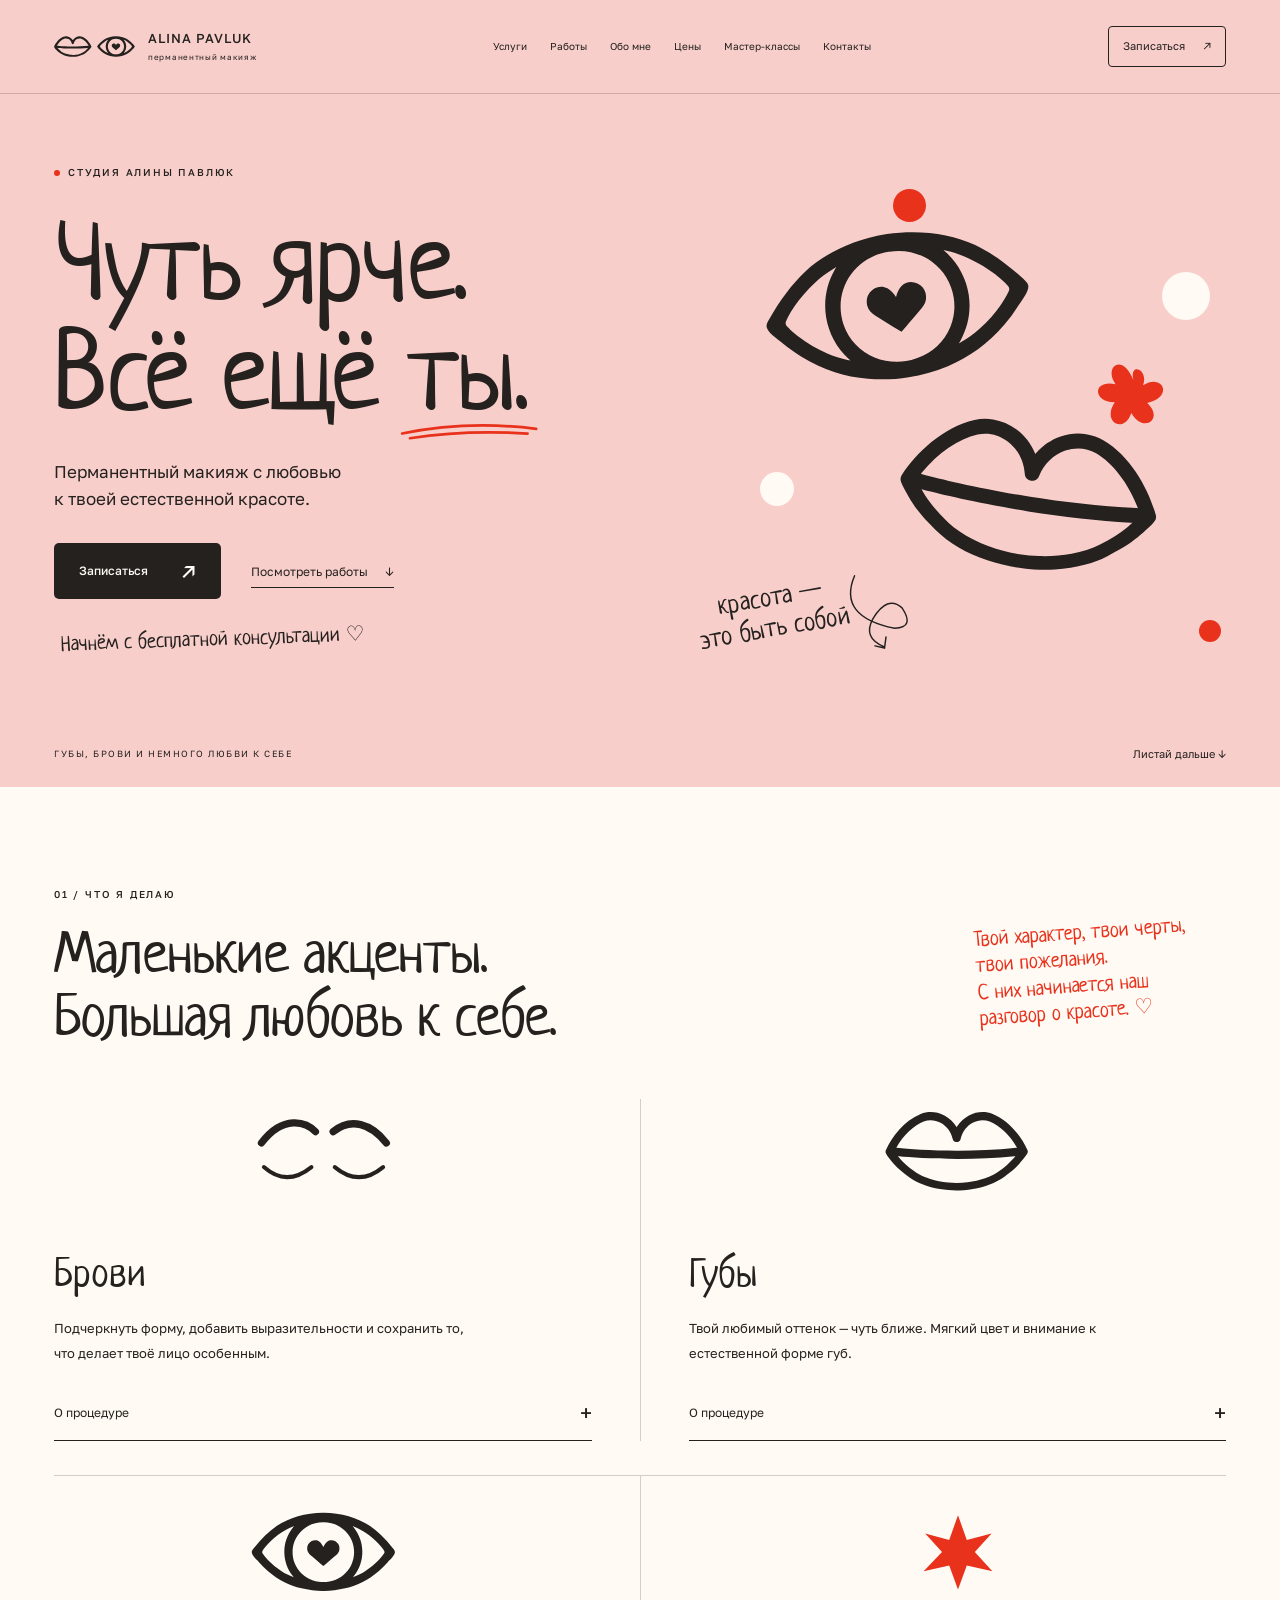
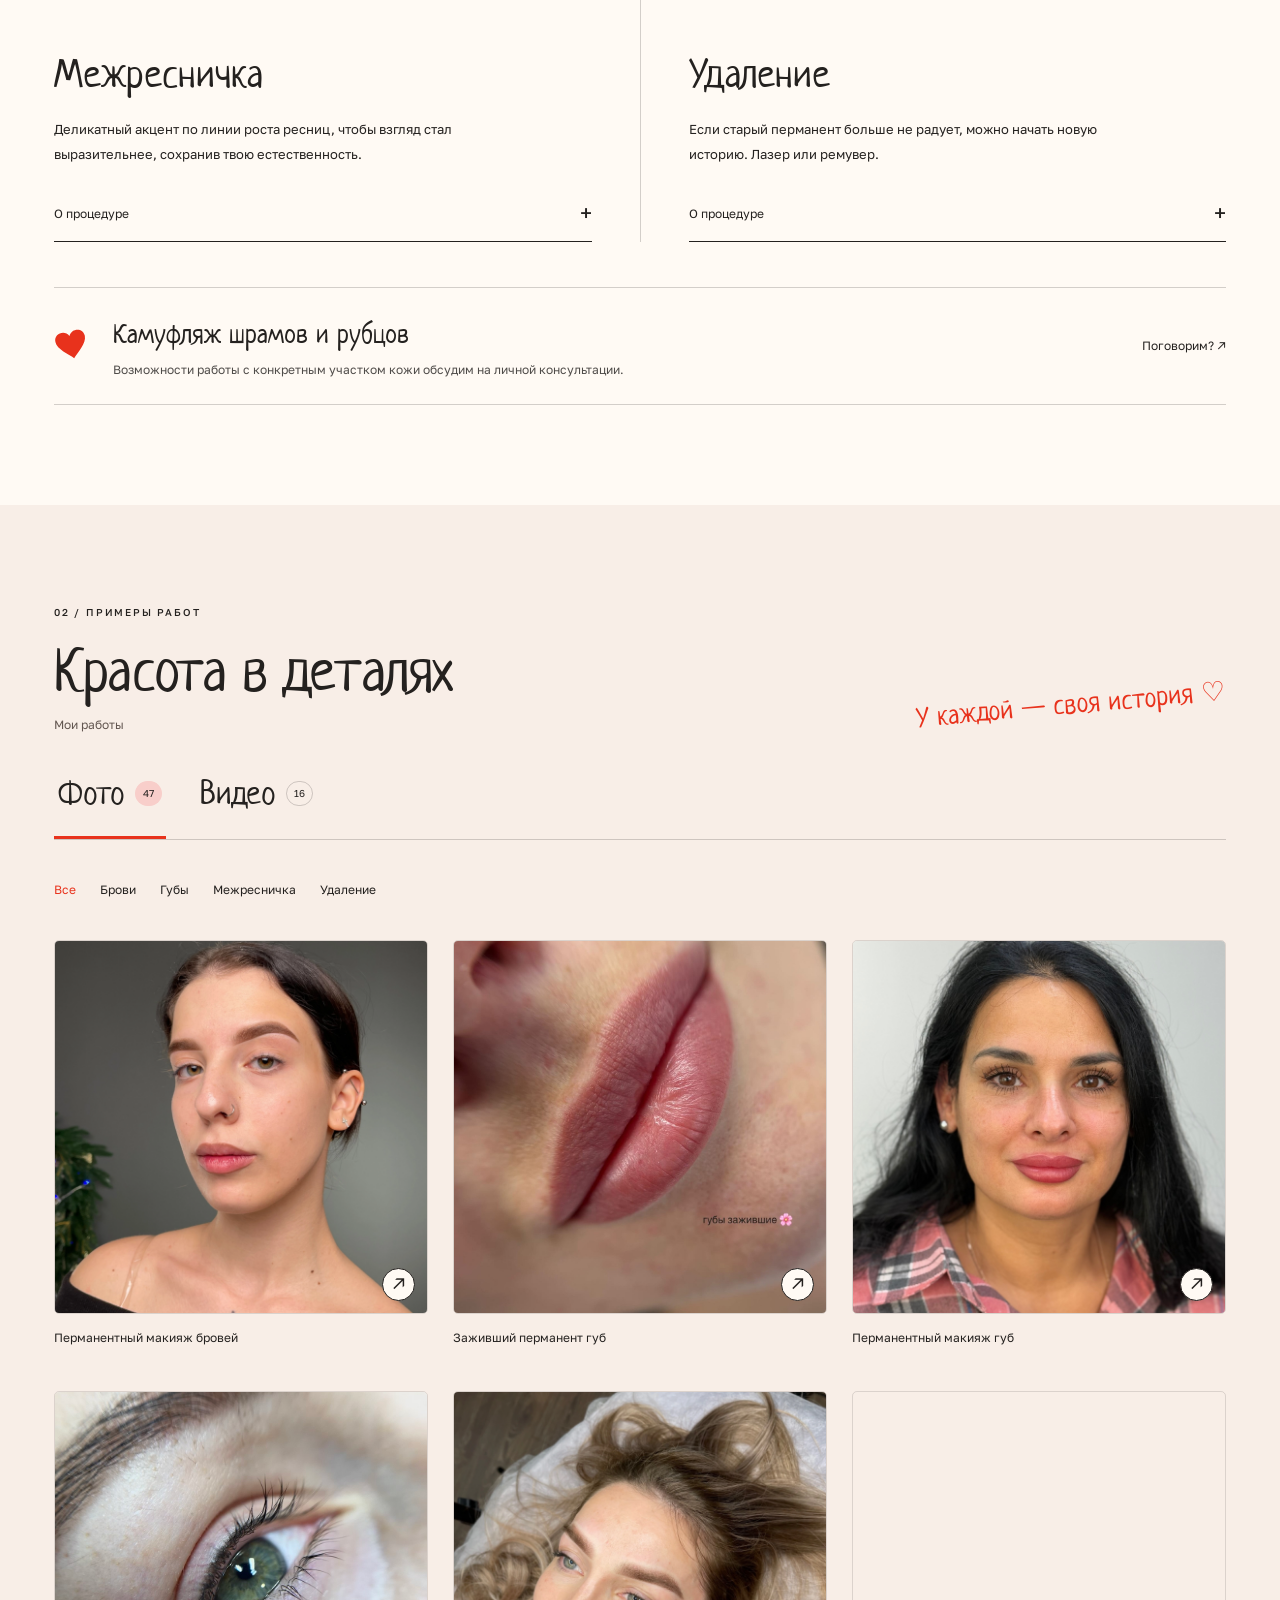
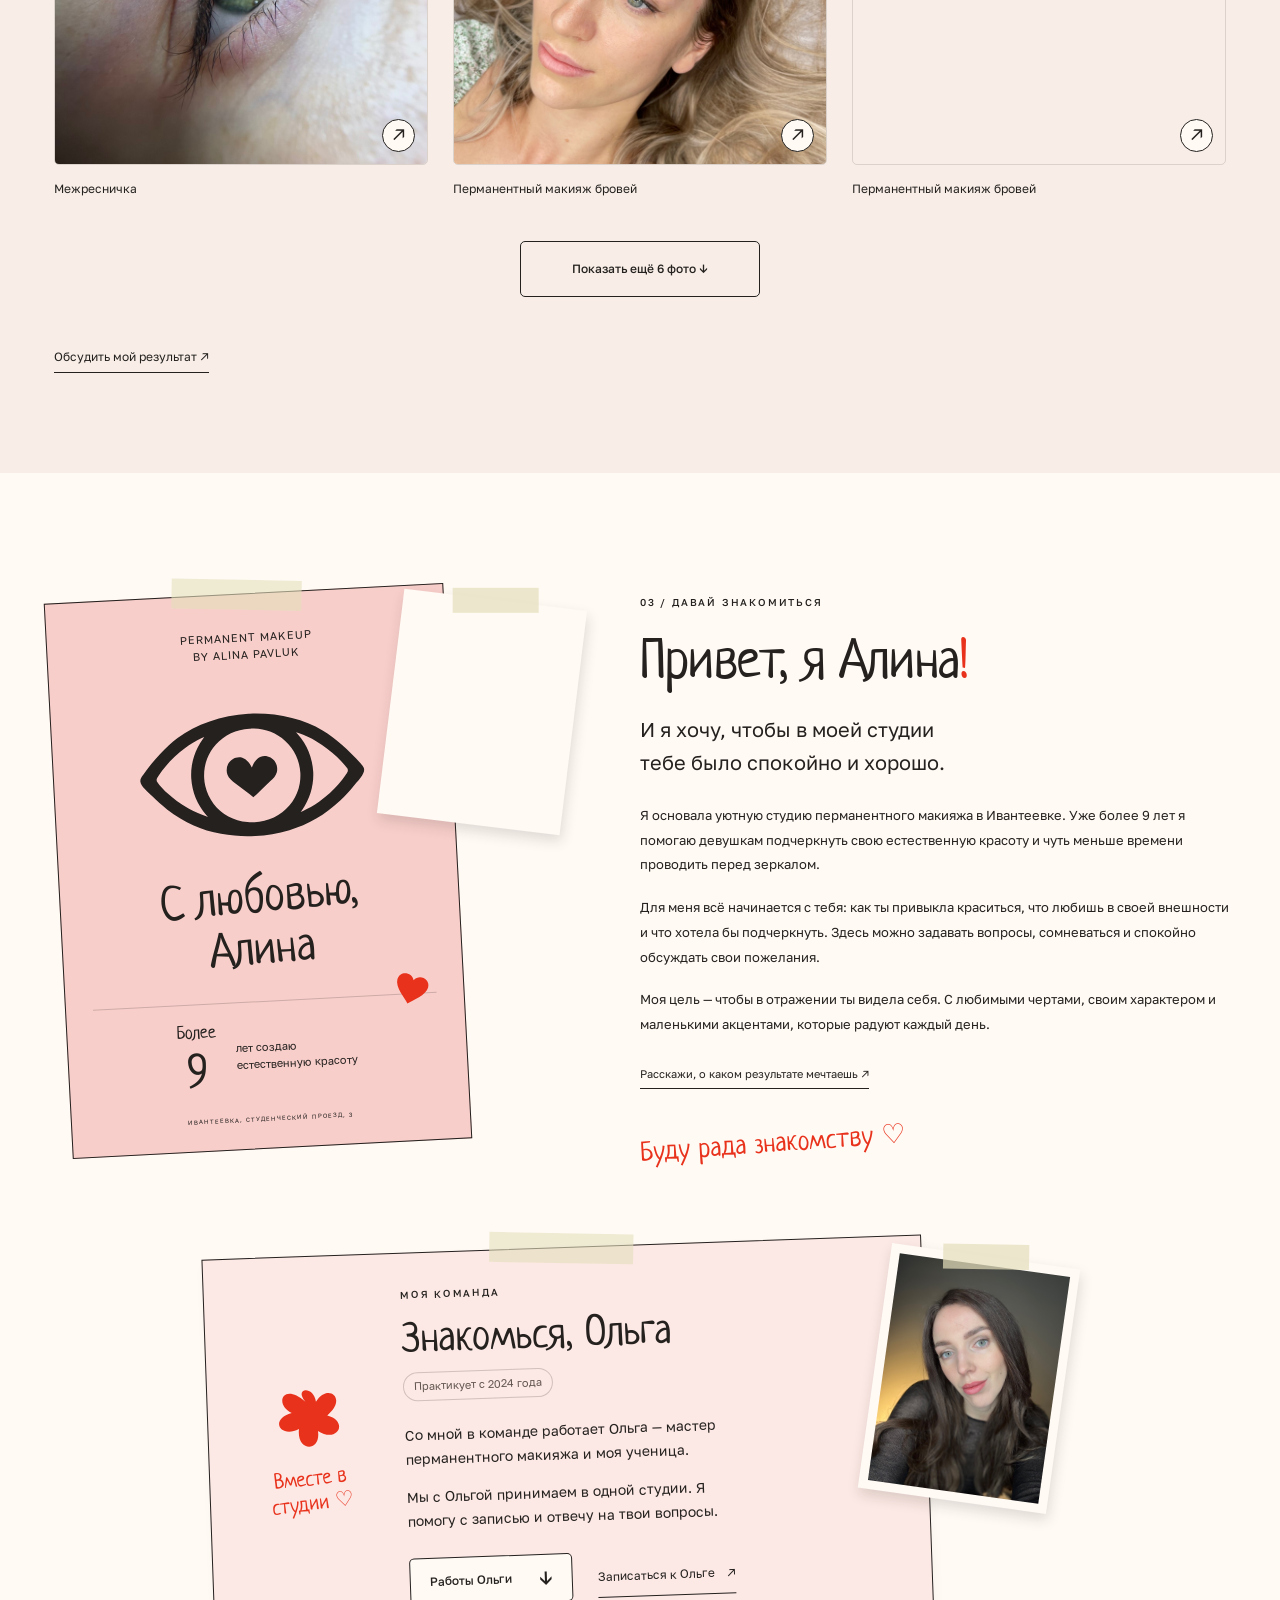
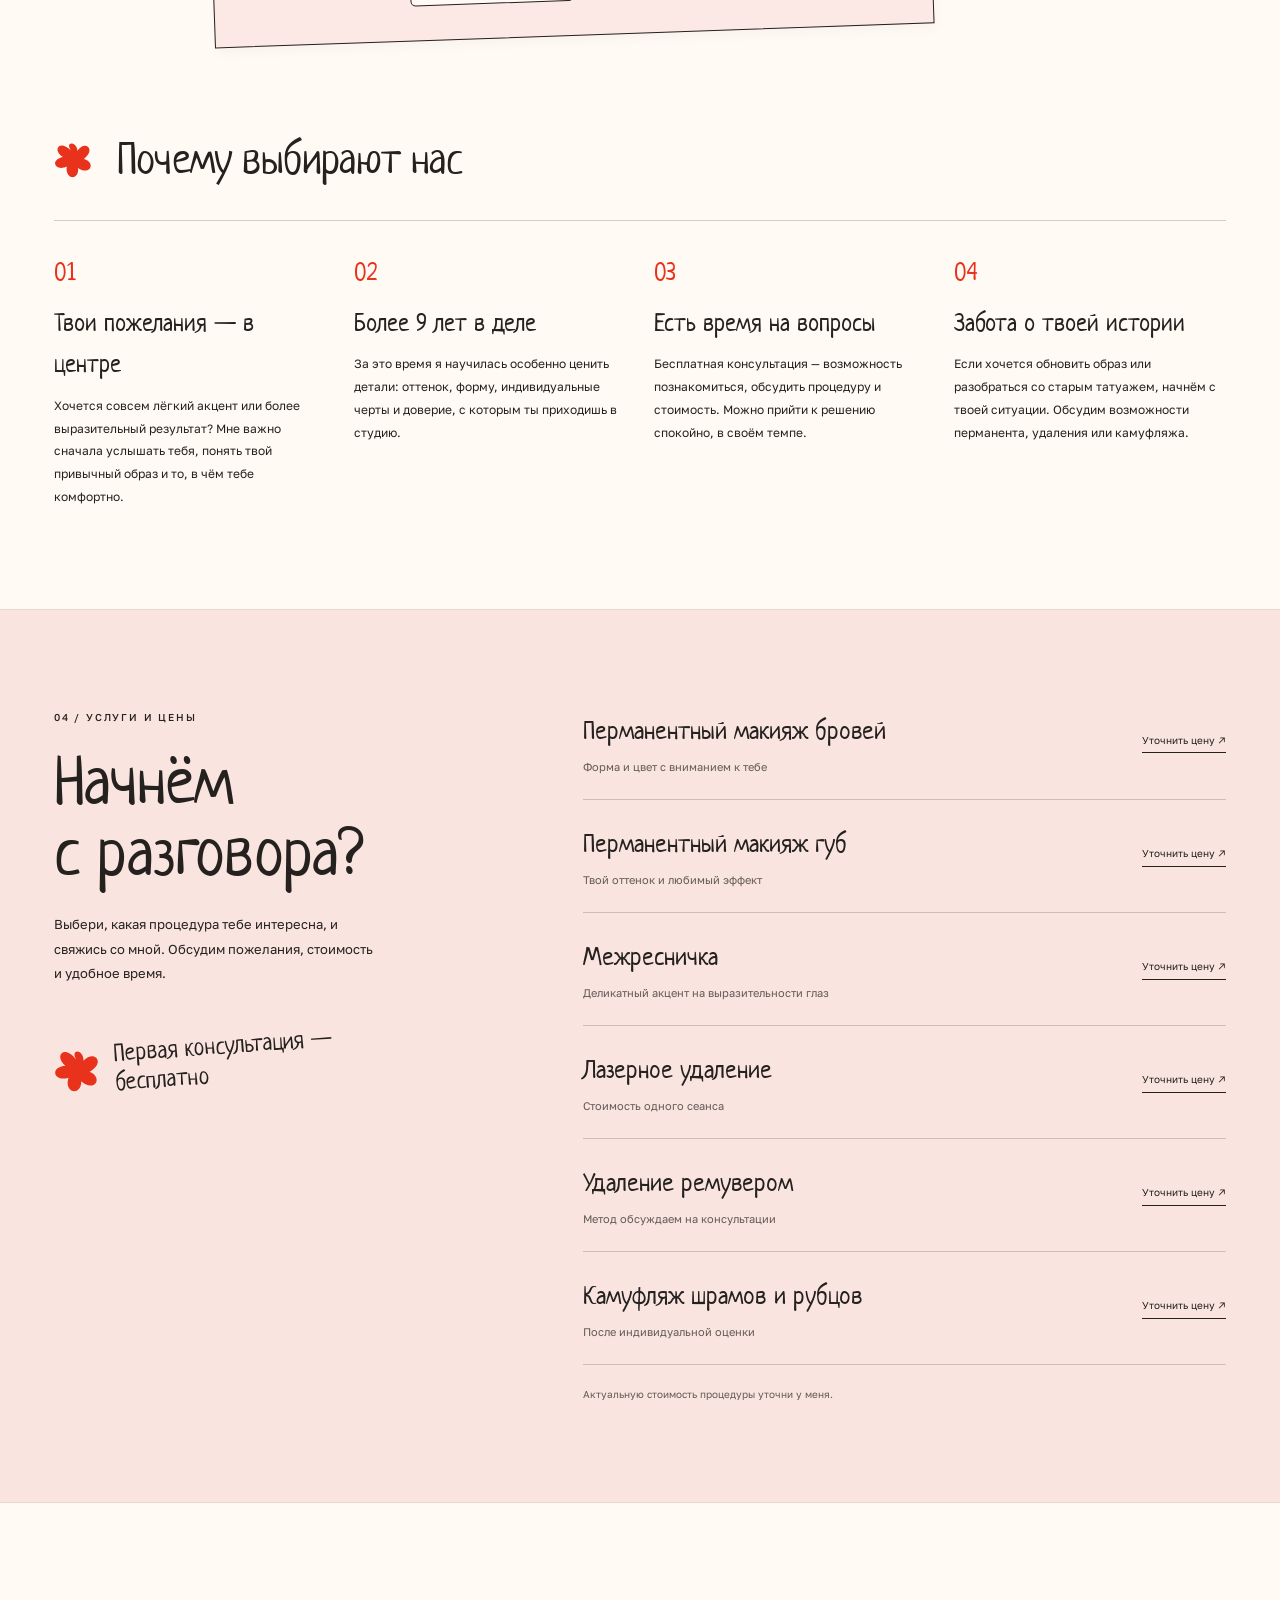
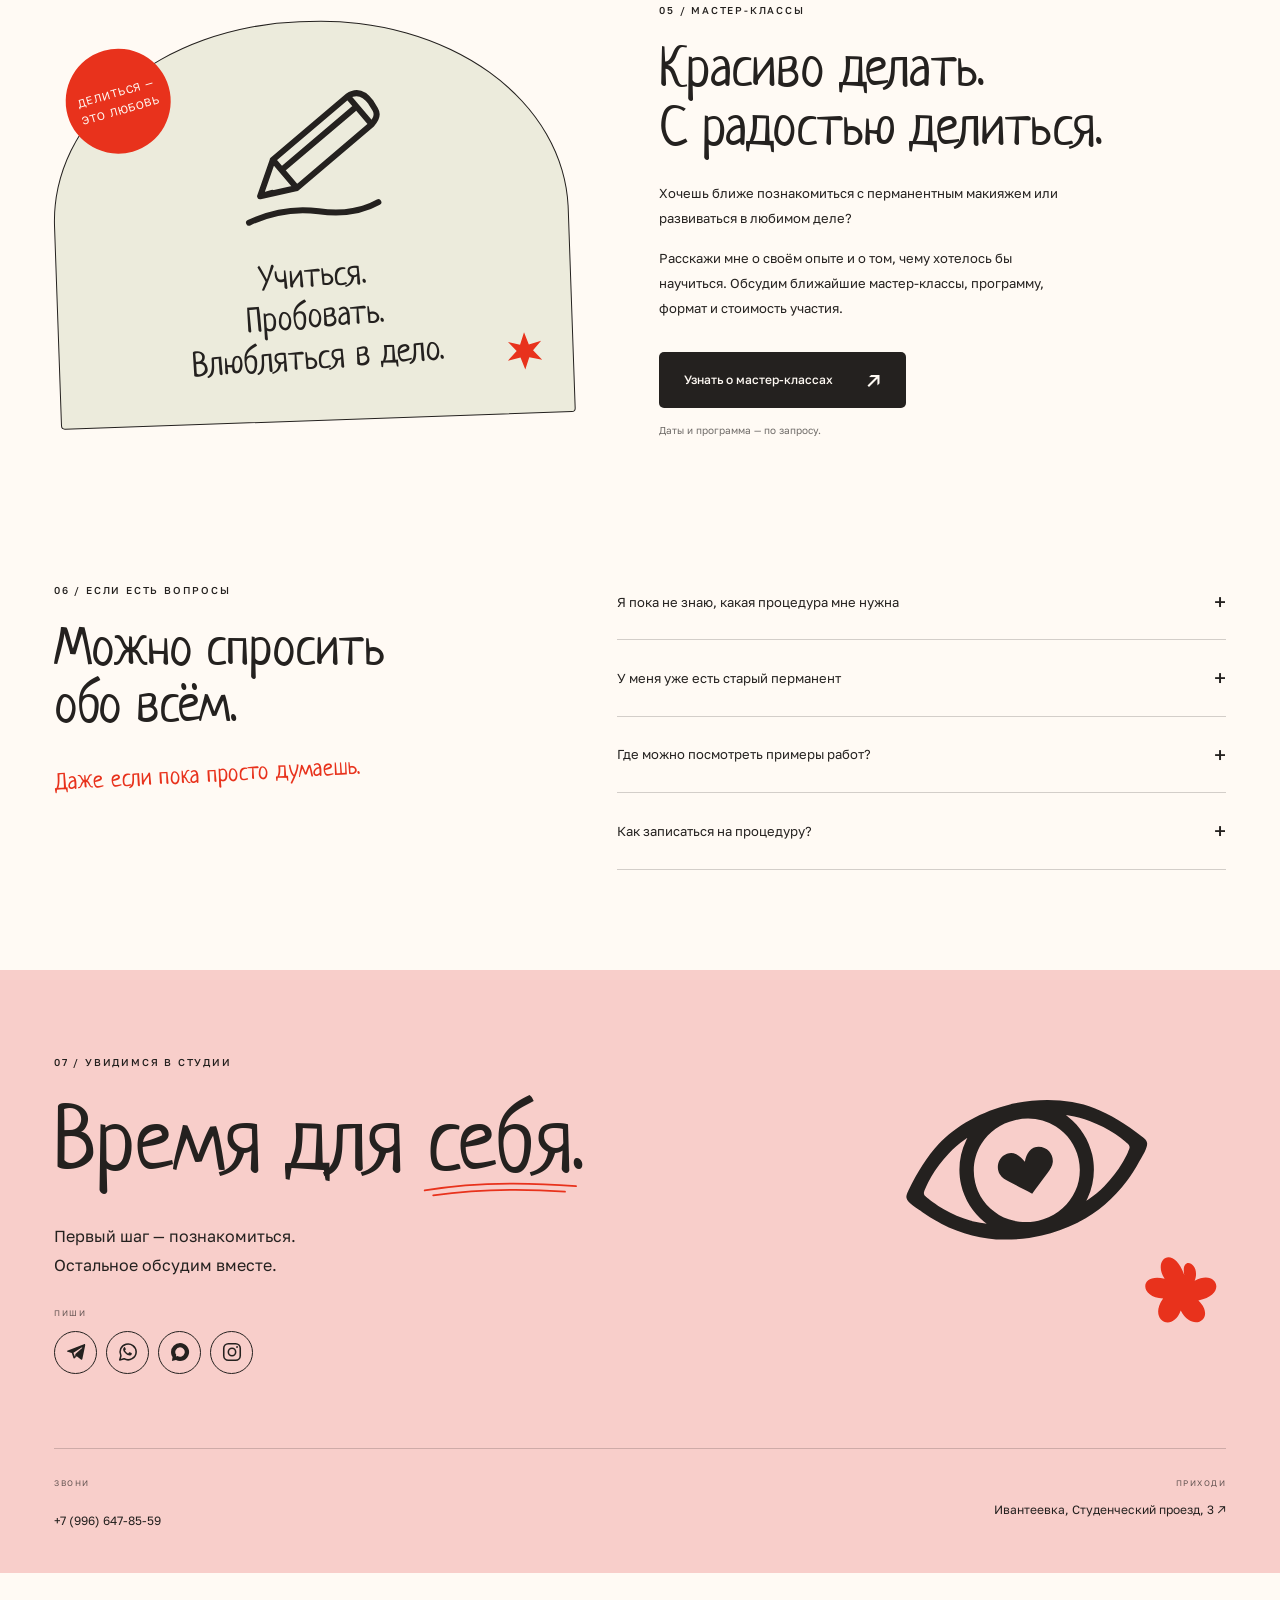
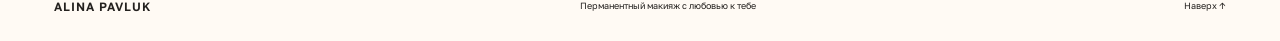
==== commit 1bc2ffae: "Replace Alina portrait with selected photo" ====
--- a/index.html
+++ b/index.html
@@ -81,7 +81,7 @@
 <div class="portfolio-note"><p id="gallery-status" aria-live="polite" hidden>48 фотографий работ. Нажми на снимок, чтобы рассмотреть его крупнее.</p><a class="text-link" href="#contacts">Обсудить мой результат ↗</a></div>
 </div><div id="video-panel" role="tabpanel" aria-labelledby="video-tab" hidden><p class="video-intro">Красота в движении: живые эмоции и детали работы.</p><div class="work-grid video-gallery"><figure class="work-card video-card"><button type="button" class="video-poster" data-video="0" aria-label="Смотреть видео: Моя работа"><img src="assets/videos/work-14/poster.jpg" width="1080" height="1920" alt="Моя работа — кадр из видео" loading="lazy" decoding="async"><span class="video-play" aria-hidden="true">▶</span><span class="video-duration">0:05</span></button><figcaption><div><span class="photo-title">Моя работа</span></div></figcaption></figure><figure class="work-card video-card"><button type="button" class="video-poster" data-video="1" aria-label="Смотреть видео: Перманентный макияж бровей"><img src="assets/videos/work-16/poster.jpg" width="464" height="848" alt="Перманентный макияж бровей — кадр из видео" loading="lazy" decoding="async"><span class="video-play" aria-hidden="true">▶</span><span class="video-duration">0:09</span></button><figcaption><div><span class="photo-title">Перманентный макияж бровей</span></div></figcaption></figure><figure class="work-card video-card"><button type="button" class="video-poster" data-video="2" aria-label="Смотреть видео: Моя работа"><img src="assets/videos/work-01/poster.jpg" width="2160" height="3840" alt="Моя работа — кадр из видео" loading="lazy" decoding="async"><span class="video-play" aria-hidden="true">▶</span><span class="video-duration">0:12</span></button><figcaption><div><span class="photo-title">Моя работа</span></div></figcaption></figure><figure class="work-card video-card"><button type="button" class="video-poster" data-video="3" aria-label="Смотреть видео: Перманентный макияж бровей"><img src="assets/videos/work-18/poster.jpg" width="464" height="848" alt="Перманентный макияж бровей — кадр из видео" loading="lazy" decoding="async"><span class="video-play" aria-hidden="true">▶</span><span class="video-duration">0:04</span></button><figcaption><div><span class="photo-title">Перманентный макияж бровей</span></div></figcaption></figure><figure class="work-card video-card"><button type="button" class="video-poster" data-video="4" aria-label="Смотреть видео: Перманентный макияж губ"><img src="assets/videos/work-05/poster.jpg" width="1080" height="1920" alt="Перманентный макияж губ — кадр из видео" loading="lazy" decoding="async"><span class="video-play" aria-hidden="true">▶</span><span class="video-duration">0:22</span></button><figcaption><div><span class="photo-title">Перманентный макияж губ</span></div></figcaption></figure><figure class="work-card video-card"><button type="button" class="video-poster" data-video="5" aria-label="Смотреть видео: Моя работа"><img src="assets/videos/work-15/poster.jpg" width="1080" height="1920" alt="Моя работа — кадр из видео" loading="lazy" decoding="async"><span class="video-play" aria-hidden="true">▶</span><span class="video-duration">0:05</span></button><figcaption><div><span class="photo-title">Моя работа</span></div></figcaption></figure><figure class="work-card video-card" hidden><button type="button" class="video-poster" data-video="6" aria-label="Смотреть видео: Моя работа"><img src="assets/videos/work-02/poster.jpg" width="2160" height="3840" alt="Моя работа — кадр из видео" loading="lazy" decoding="async"><span class="video-play" aria-hidden="true">▶</span><span class="video-duration">0:07</span></button><figcaption><div><span class="photo-title">Моя работа</span></div></figcaption></figure><figure class="work-card video-card" hidden><button type="button" class="video-poster" data-video="7" aria-label="Смотреть видео: Перманентный макияж бровей"><img src="assets/videos/work-17/poster.jpg" width="464" height="848" alt="Перманентный макияж бровей — кадр из видео" loading="lazy" decoding="async"><span class="video-play" aria-hidden="true">▶</span><span class="video-duration">0:06</span></button><figcaption><div><span class="photo-title">Перманентный макияж бровей</span></div></figcaption></figure><figure class="work-card video-card" hidden><button type="button" class="video-poster" data-video="8" aria-label="Смотреть видео: Моя работа"><img src="assets/videos/work-03/poster.jpg" width="1080" height="1920" alt="Моя работа — кадр из видео" loading="lazy" decoding="async"><span class="video-play" aria-hidden="true">▶</span><span class="video-duration">0:14</span></button><figcaption><div><span class="photo-title">Моя работа</span></div></figcaption></figure><figure class="work-card video-card" hidden><button type="button" class="video-poster" data-video="9" aria-label="Смотреть видео: Моя работа"><img src="assets/videos/work-04/poster.jpg" width="2160" height="3840" alt="Моя работа — кадр из видео" loading="lazy" decoding="async"><span class="video-play" aria-hidden="true">▶</span><span class="video-duration">0:07</span></button><figcaption><div><span class="photo-title">Моя работа</span></div></figcaption></figure><figure class="work-card video-card" hidden><button type="button" class="video-poster" data-video="10" aria-label="Смотреть видео: Перманентный макияж губ"><img src="assets/videos/work-06/poster.jpg" width="2160" height="3840" alt="Перманентный макияж губ — кадр из видео" loading="lazy" decoding="async"><span class="video-play" aria-hidden="true">▶</span><span class="video-duration">0:05</span></button><figcaption><div><span class="photo-title">Перманентный макияж губ</span></div></figcaption></figure><figure class="work-card video-card" hidden><button type="button" class="video-poster" data-video="11" aria-label="Смотреть видео: Моя работа"><img src="assets/videos/work-08/poster.jpg" width="2160" height="3840" alt="Моя работа — кадр из видео" loading="lazy" decoding="async"><span class="video-play" aria-hidden="true">▶</span><span class="video-duration">0:05</span></button><figcaption><div><span class="photo-title">Моя работа</span></div></figcaption></figure><figure class="work-card video-card" hidden><button type="button" class="video-poster" data-video="12" aria-label="Смотреть видео: Моя работа"><img src="assets/videos/work-11/poster.jpg" width="1080" height="1920" alt="Моя работа — кадр из видео" loading="lazy" decoding="async"><span class="video-play" aria-hidden="true">▶</span><span class="video-duration">0:06</span></button><figcaption><div><span class="photo-title">Моя работа</span></div></figcaption></figure><figure class="work-card video-card" hidden><button type="button" class="video-poster" data-video="13" aria-label="Смотреть видео: Перманентный макияж губ"><img src="assets/videos/work-07/poster.jpg" width="3840" height="2160" alt="Перманентный макияж губ — кадр из видео" loading="lazy" decoding="async"><span class="video-play" aria-hidden="true">▶</span><span class="video-duration">0:07</span></button><figcaption><div><span class="photo-title">Перманентный макияж губ</span></div></figcaption></figure><figure class="work-card video-card" hidden><button type="button" class="video-poster" data-video="14" aria-label="Смотреть видео: Моя работа"><img src="assets/videos/work-12/poster.jpg" width="1080" height="1920" alt="Моя работа — кадр из видео" loading="lazy" decoding="async"><span class="video-play" aria-hidden="true">▶</span><span class="video-duration">0:08</span></button><figcaption><div><span class="photo-title">Моя работа</span></div></figcaption></figure><figure class="work-card video-card" hidden><button type="button" class="video-poster" data-video="15" aria-label="Смотреть видео: Моя работа"><img src="assets/videos/work-13/poster.jpg" width="2160" height="3840" alt="Моя работа — кадр из видео" loading="lazy" decoding="async"><span class="video-play" aria-hidden="true">▶</span><span class="video-duration">0:06</span></button><figcaption><div><span class="photo-title">Моя работа</span></div></figcaption></figure></div><div class="gallery-more"><button type="button" class="button gallery-more-button video-more-button">Показать ещё 6 видео ↓</button></div><div class="portfolio-note"><p id="video-gallery-status" aria-live="polite" hidden>Показано 6 из 16 видео.</p><a class="text-link" href="#contacts">Обсудить мой результат ↗</a></div></div></div></section>
 <section class="about section" id="about"><div class="wrap about-grid">
-<div class="about-art"><div class="about-poster" aria-hidden="true"><span class="tape"></span><span class="poster-caption">PERMANENT MAKEUP<br>BY ALINA PAVLUK</span><svg class="poster-eye"><use href="#eye"/></svg><span class="hand poster-word">С любовью,<br>Алина</span><svg class="poster-heart"><use href="#heart"/></svg><div class="experience"><strong><small>Более</small>9</strong><span>лет создаю<br>естественную красоту</span></div><span class="poster-note">ИВАНТЕЕВКА, СТУДЕНЧЕСКИЙ ПРОЕЗД, 3</span></div><figure class="loose-photo alina-photo"><span class="photo-tape" aria-hidden="true"></span><img loading="lazy" decoding="async" src="assets/team/alina-portrait-v2.webp" alt="Алина Павлюк" width="772" height="981"></figure></div>
+<div class="about-art"><div class="about-poster" aria-hidden="true"><span class="tape"></span><span class="poster-caption">PERMANENT MAKEUP<br>BY ALINA PAVLUK</span><svg class="poster-eye"><use href="#eye"/></svg><span class="hand poster-word">С любовью,<br>Алина</span><svg class="poster-heart"><use href="#heart"/></svg><div class="experience"><strong><small>Более</small>9</strong><span>лет создаю<br>естественную красоту</span></div><span class="poster-note">ИВАНТЕЕВКА, СТУДЕНЧЕСКИЙ ПРОЕЗД, 3</span></div><figure class="loose-photo alina-photo"><span class="photo-tape" aria-hidden="true"></span><img loading="lazy" decoding="async" src="assets/team/alina-portrait-v3.webp" alt="Алина Павлюк" width="771" height="1003"></figure></div>
 <div class="about-copy"><p class="eyebrow">03 / ДАВАЙ ЗНАКОМИТЬСЯ</p><h2>Привет, я Алина<span class="red-ink">!</span></h2><p class="lead">И я хочу, чтобы в моей студии<br>тебе было спокойно и хорошо.</p><p>Я основала уютную студию перманентного макияжа в Ивантеевке. Уже более 9 лет я помогаю девушкам подчеркнуть свою естественную красоту и чуть меньше времени проводить перед зеркалом.</p><p>Для меня всё начинается с тебя: как ты привыкла краситься, что любишь в своей внешности и что хотела бы подчеркнуть. Здесь можно задавать вопросы, сомневаться и спокойно обсуждать свои пожелания.</p><p>Моя цель — чтобы в отражении ты видела себя. С любимыми чертами, своим характером и маленькими акцентами, которые радуют каждый день.</p><a class="text-link" href="#contacts">Расскажи, о каком результате мечтаешь ↗</a><p class="hand about-sign">Буду рада знакомству ♡</p></div>
 </div><div class="wrap colleague-wrap"><div class="colleague-stage"><aside class="colleague-card" id="olga" aria-labelledby="olga-heading"><span class="tape colleague-tape" aria-hidden="true"></span>
 <div class="colleague-flower" aria-hidden="true"><svg><use href="#flower"/></svg><span class="hand">Вместе в студии ♡</span></div>
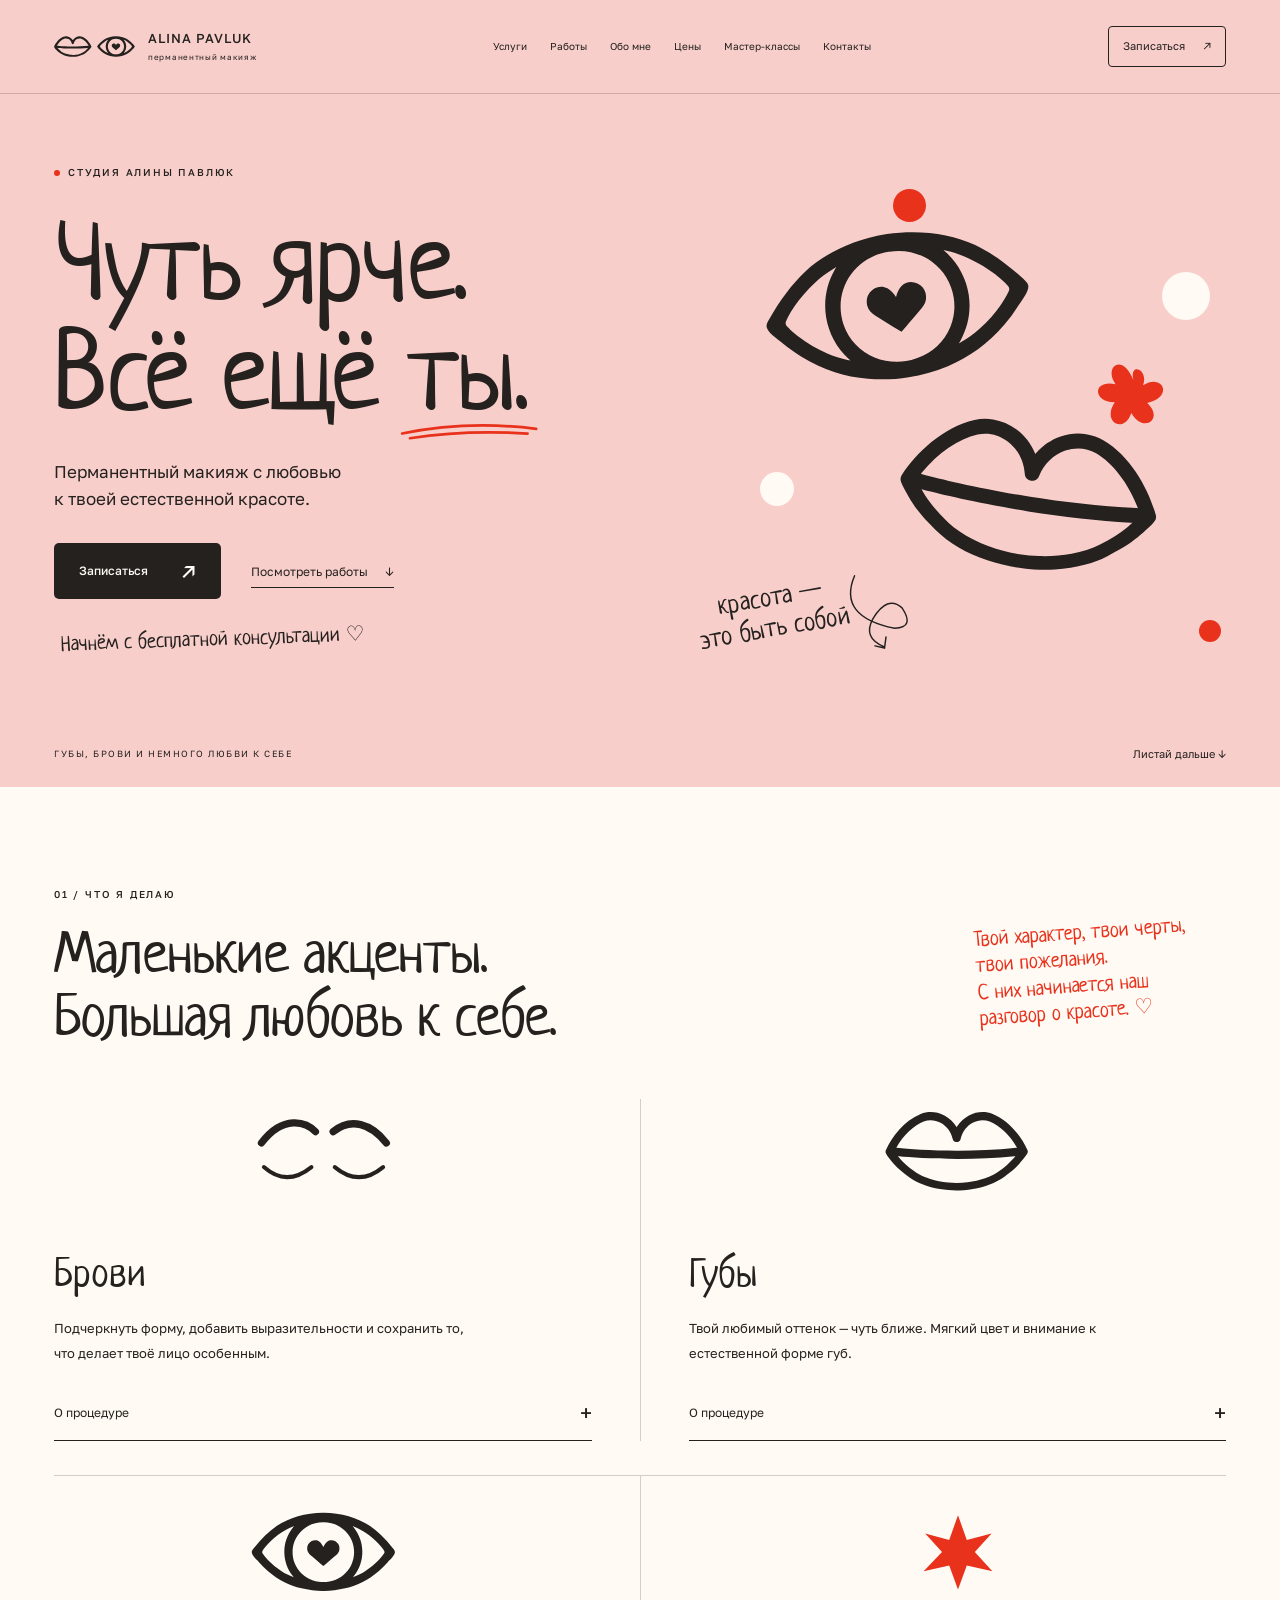
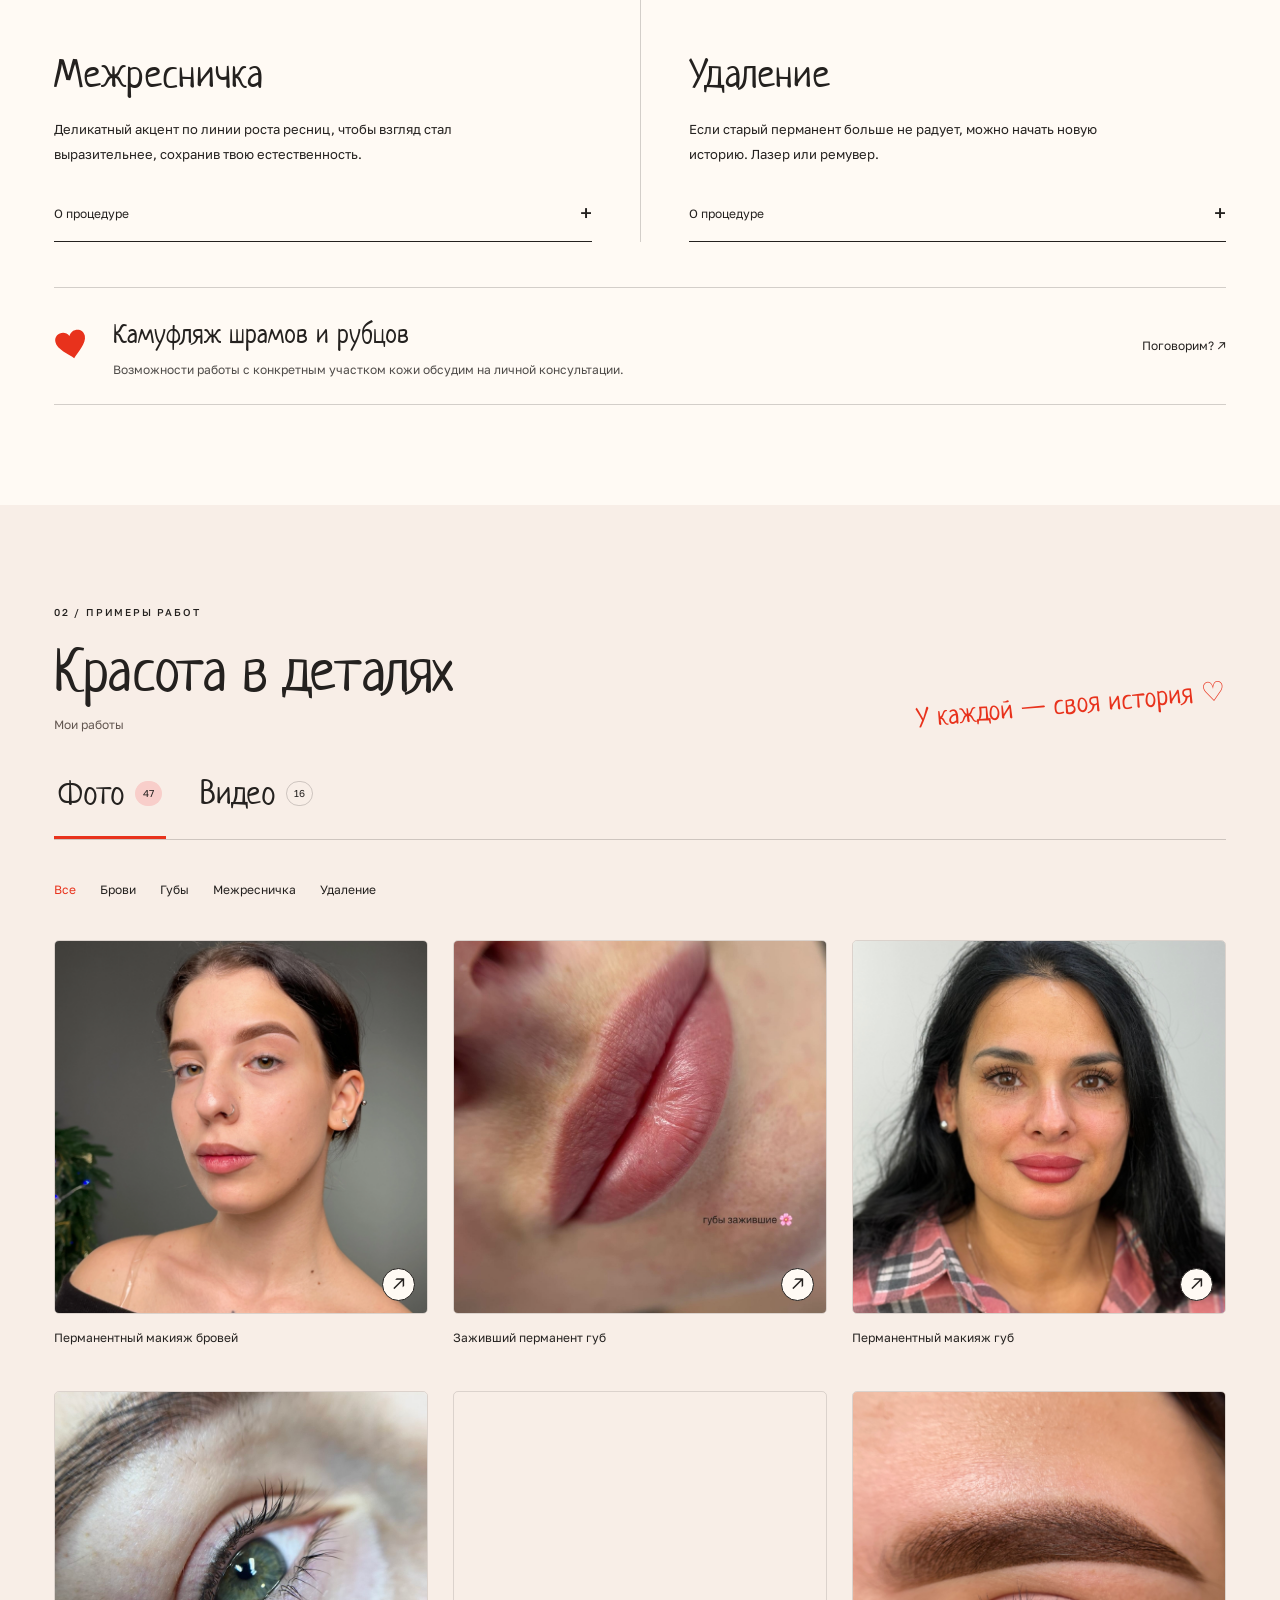
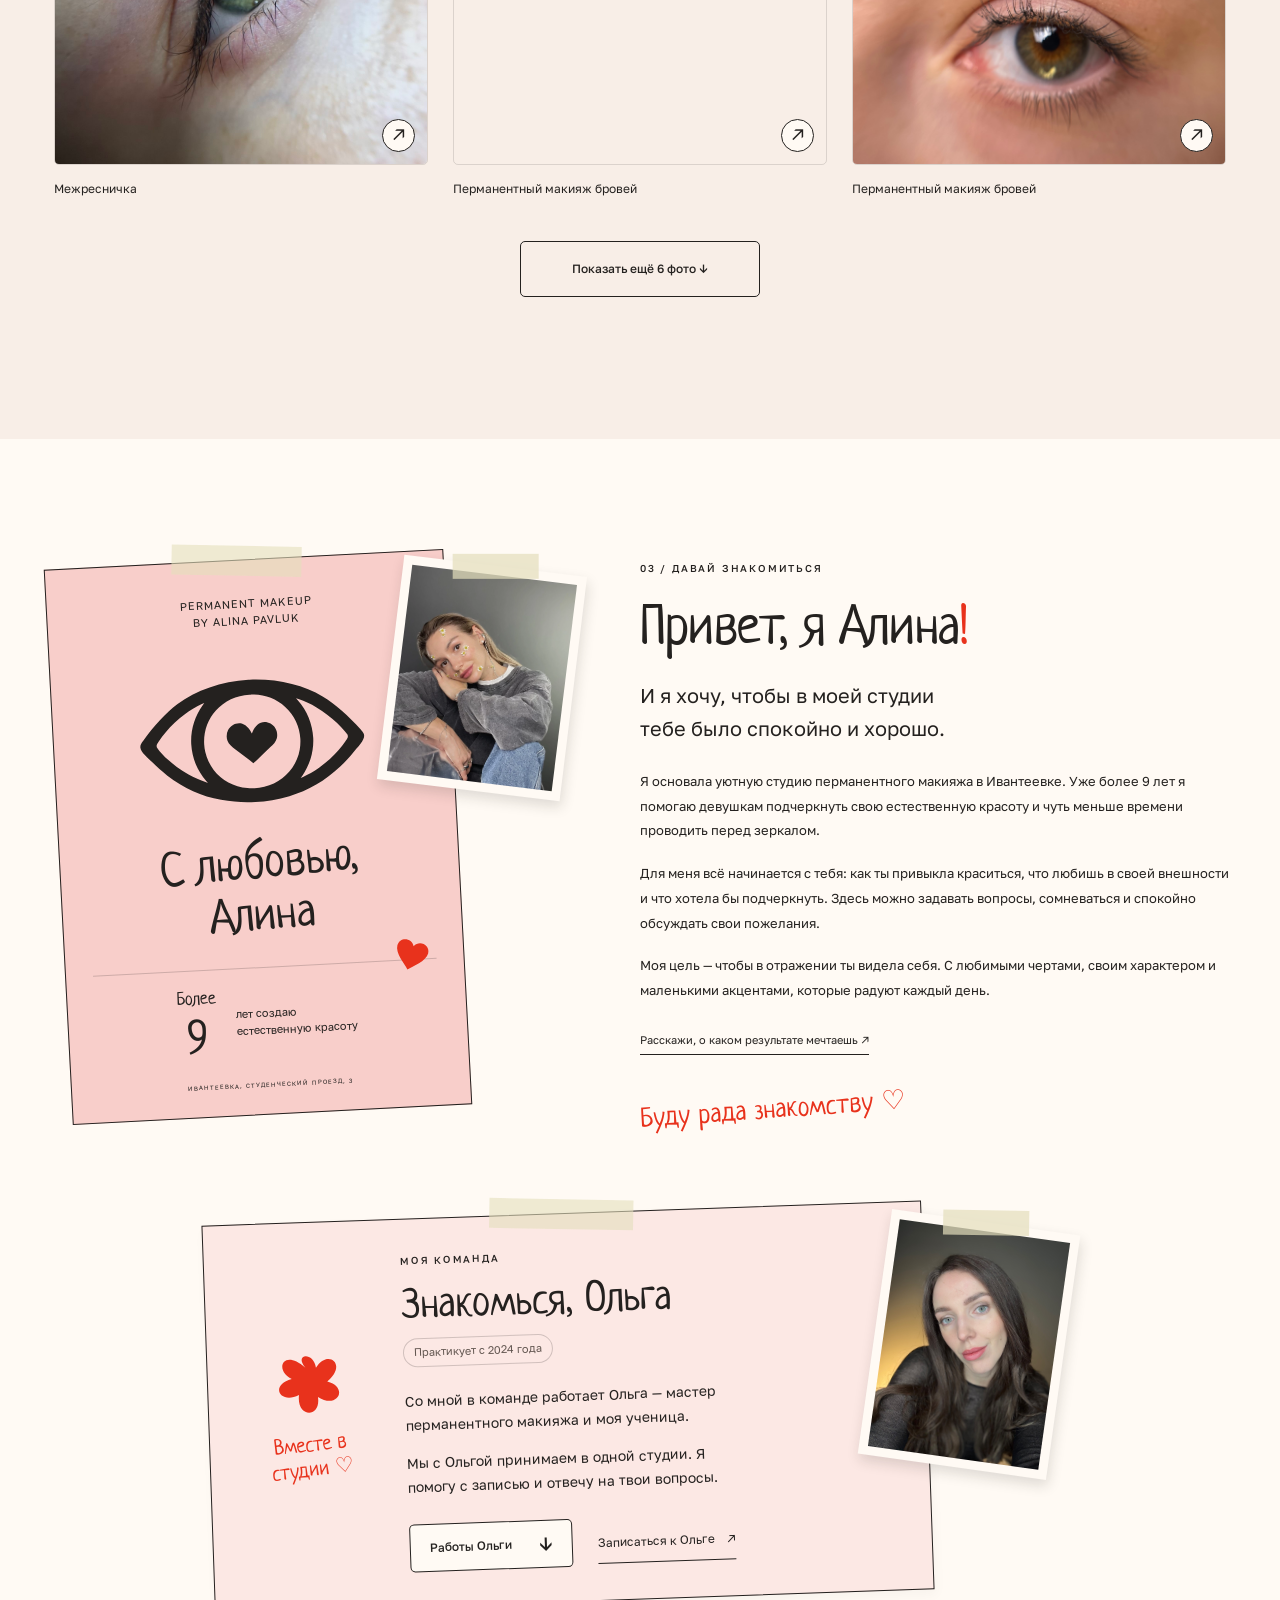
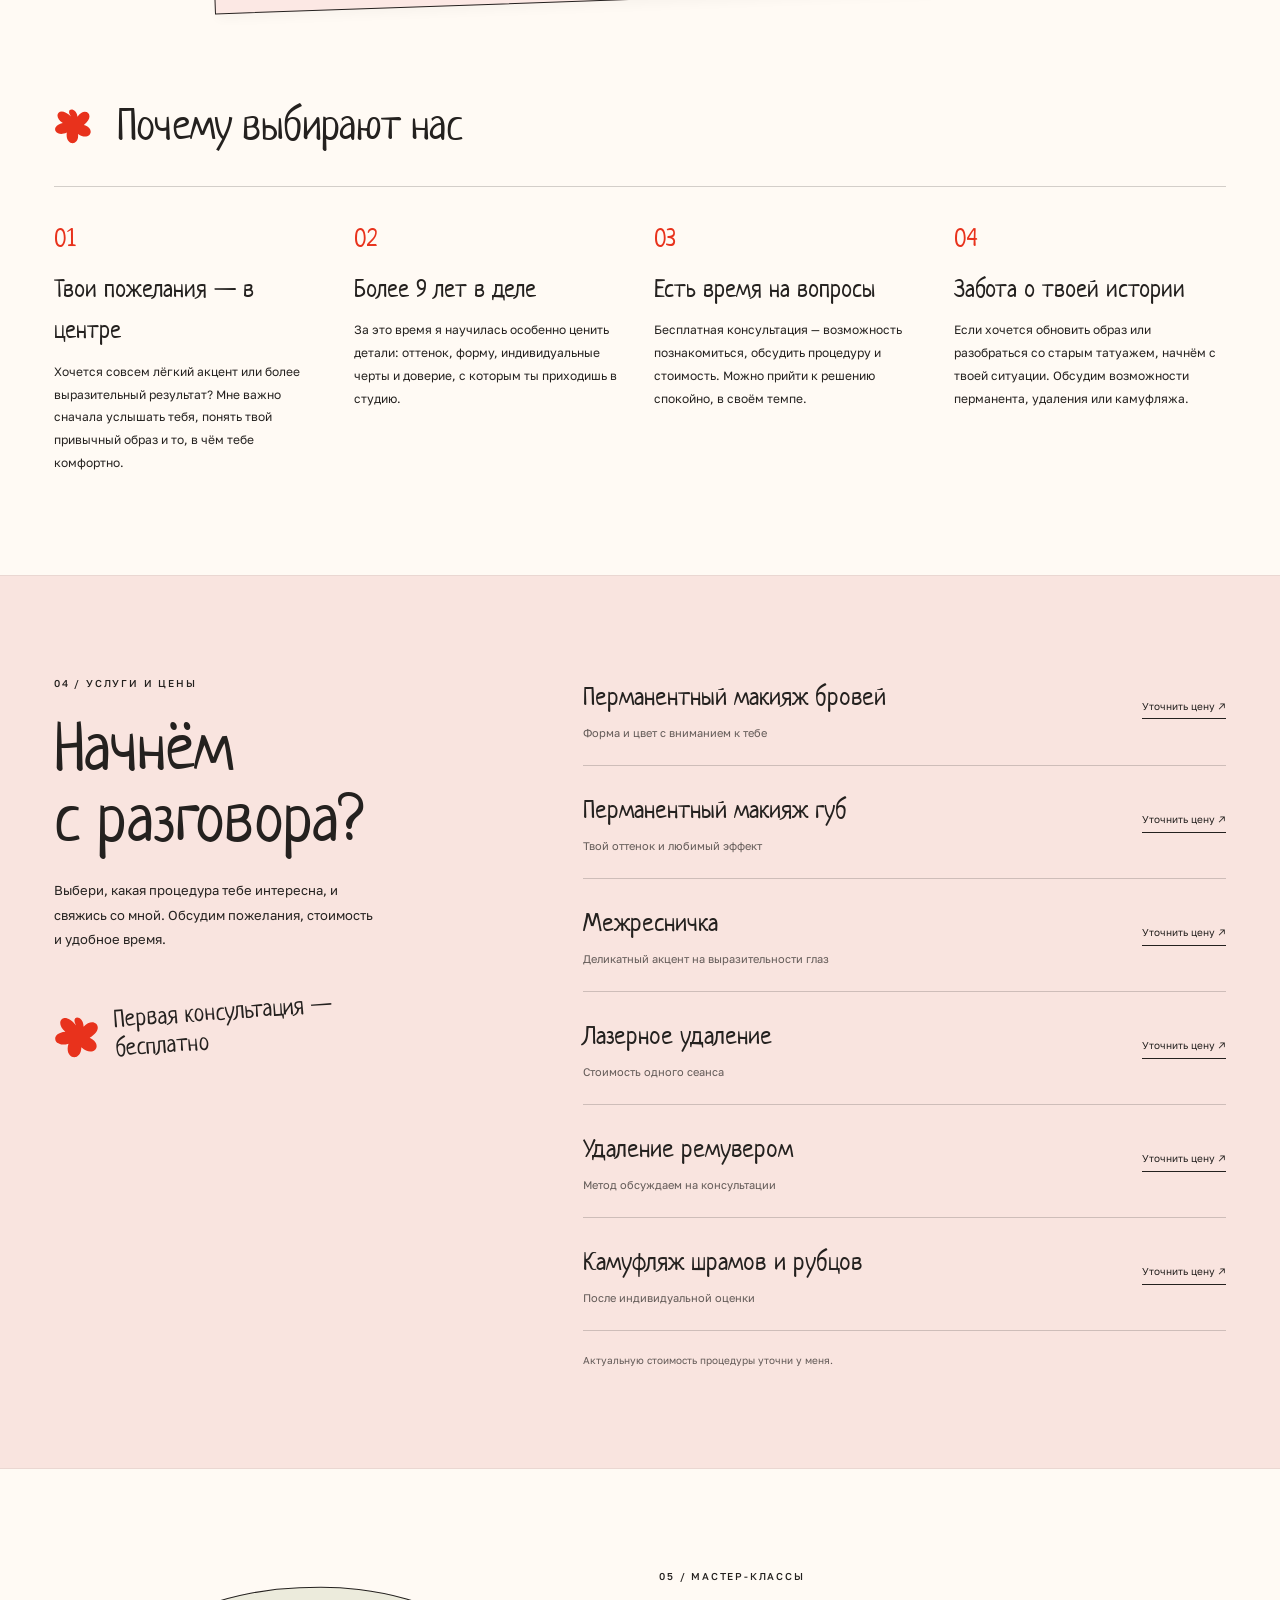
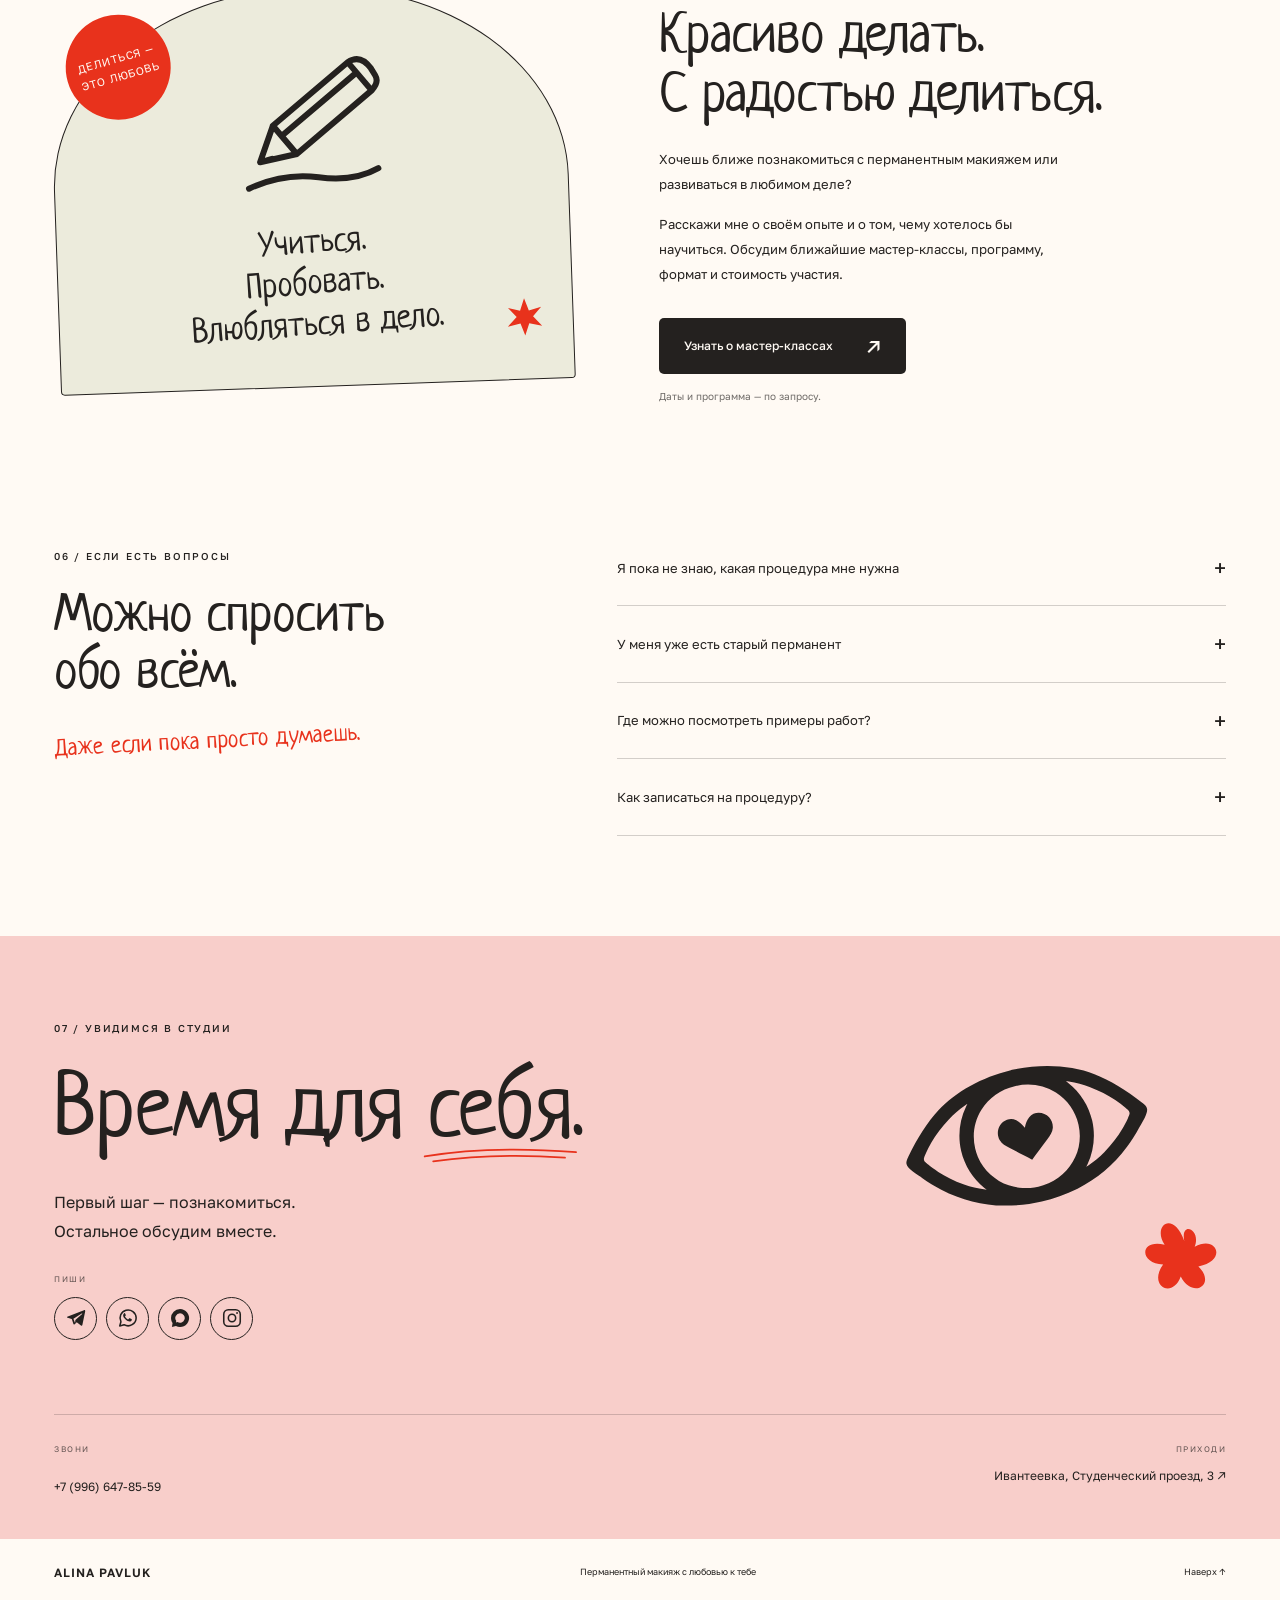
==== commit 19fa9572: "Remove Discuss my result gallery links" ====
--- a/index.html
+++ b/index.html
@@ -78,8 +78,8 @@
 <div class="work-grid portfolio-gallery"><figure class="work-card portfolio-card" data-category="brows" data-index="0"><a class="portfolio-photo" href="assets/portfolio/brows-10.png" data-photo="0" data-ratio="0.75000000" data-rotate="0" aria-label="Открыть фото 1: Перманентный макияж бровей" style="--photo-ratio:0.75000000"><img src="assets/portfolio/brows-10.png" width="1536" height="2048" alt="Перманентный макияж бровей — работа Алины Павлюк, фотография 1" loading="lazy" decoding="async"><span class="photo-enlarge" aria-hidden="true">↗</span></a><figcaption><div><span class="photo-title">Перманентный макияж бровей</span><small></small></div></figcaption></figure><figure class="work-card portfolio-card" data-category="lips" data-index="1"><a class="portfolio-photo" href="assets/portfolio/lips-08.jpg" data-photo="1" data-ratio="0.56250000" data-rotate="0" aria-label="Открыть фото 2: Заживший перманент губ" style="--photo-ratio:0.56250000"><img src="assets/portfolio/lips-08.jpg" width="1152" height="2048" alt="Заживший перманент губ — работа Алины Павлюк, фотография 2" loading="lazy" decoding="async"><span class="photo-enlarge" aria-hidden="true">↗</span></a><figcaption><div><span class="photo-title">Заживший перманент губ</span><small></small></div></figcaption></figure><figure class="work-card portfolio-card" data-category="lips" data-index="2"><a class="portfolio-photo" href="assets/portfolio/lips-11.jpg" data-photo="2" data-ratio="0.75000000" data-rotate="0" aria-label="Открыть фото 3: Перманентный макияж губ" style="--photo-ratio:0.75000000"><img src="assets/portfolio/lips-11.jpg" width="1536" height="2048" alt="Перманентный макияж губ — работа Алины Павлюк, фотография 3" loading="lazy" decoding="async"><span class="photo-enlarge" aria-hidden="true">↗</span></a><figcaption><div><span class="photo-title">Перманентный макияж губ</span><small></small></div></figcaption></figure><figure class="work-card portfolio-card" data-category="lashline" data-index="3"><a class="portfolio-photo" href="assets/portfolio/lashline-09.jpg" data-photo="3" data-ratio="0.75000000" data-rotate="0" aria-label="Открыть фото 4: Межресничка" style="--photo-ratio:0.75000000"><img src="assets/portfolio/lashline-09.jpg" width="960" height="1280" alt="Межресничка — работа Алины Павлюк, фотография 4" loading="lazy" decoding="async"><span class="photo-enlarge" aria-hidden="true">↗</span></a><figcaption><div><span class="photo-title">Межресничка</span><small></small></div></figcaption></figure><figure class="work-card portfolio-card" data-category="brows" data-index="4"><a class="portfolio-photo" href="assets/portfolio/brows-09.png" data-photo="4" data-ratio="0.75000000" data-rotate="0" aria-label="Открыть фото 5: Перманентный макияж бровей" style="--photo-ratio:0.75000000"><img src="assets/portfolio/brows-09.png" width="1536" height="2048" alt="Перманентный макияж бровей — работа Алины Павлюк, фотография 5" loading="lazy" decoding="async"><span class="photo-enlarge" aria-hidden="true">↗</span></a><figcaption><div><span class="photo-title">Перманентный макияж бровей</span><small></small></div></figcaption></figure><figure class="work-card portfolio-card" data-category="brows" data-index="5"><a class="portfolio-photo" href="assets/portfolio/brows-03.jpg" data-photo="5" data-ratio="1.33333333" data-rotate="0" aria-label="Открыть фото 6: Перманентный макияж бровей" style="--photo-ratio:1.33333333"><img src="assets/portfolio/brows-03.jpg" width="2048" height="1536" alt="Перманентный макияж бровей — работа Алины Павлюк, фотография 6" loading="lazy" decoding="async"><span class="photo-enlarge" aria-hidden="true">↗</span></a><figcaption><div><span class="photo-title">Перманентный макияж бровей</span><small></small></div></figcaption></figure><figure class="work-card portfolio-card" data-category="lips" data-index="6" hidden><a class="portfolio-photo" href="assets/portfolio/lips-01.png" data-photo="6" data-ratio="0.99831933" data-rotate="0" aria-label="Открыть фото 7: Перманентный макияж губ" style="--photo-ratio:0.99831933"><img src="assets/portfolio/lips-01.png" width="1188" height="1190" alt="Перманентный макияж губ — работа Алины Павлюк, фотография 7" loading="lazy" decoding="async"><span class="photo-enlarge" aria-hidden="true">↗</span></a><figcaption><div><span class="photo-title">Перманентный макияж губ</span><small></small></div></figcaption></figure><figure class="work-card portfolio-card" data-category="lashline" data-index="7" hidden><a class="portfolio-photo" href="assets/portfolio/lashline-01.jpg" data-photo="7" data-ratio="0.75000000" data-rotate="0" aria-label="Открыть фото 8: Межресничка" style="--photo-ratio:0.75000000"><img src="assets/portfolio/lashline-01.jpg" width="960" height="1280" alt="Межресничка — работа Алины Павлюк, фотография 8" loading="lazy" decoding="async"><span class="photo-enlarge" aria-hidden="true">↗</span></a><figcaption><div><span class="photo-title">Межресничка</span><small></small></div></figcaption></figure><figure class="work-card portfolio-card" data-category="portrait" data-index="8" hidden><a class="portfolio-photo" href="assets/portfolio/portrait-01.jpg" data-photo="8" data-ratio="0.75000000" data-rotate="0" aria-label="Открыть фото 9: Моя работа" style="--photo-ratio:0.75000000"><img src="assets/portfolio/portrait-01.jpg" width="1536" height="2048" alt="Моя работа — работа Алины Павлюк, фотография 9" loading="lazy" decoding="async"><span class="photo-enlarge" aria-hidden="true">↗</span></a><figcaption><div><span class="photo-title">Моя работа</span><small></small></div></figcaption></figure><figure class="work-card portfolio-card" data-category="brows" data-index="9" hidden><a class="portfolio-photo" href="assets/portfolio/brows-07.jpg" data-photo="9" data-ratio="0.75000000" data-rotate="0" aria-label="Открыть фото 10: Перманентный макияж бровей" style="--photo-ratio:0.75000000"><img src="assets/portfolio/brows-07.jpg" width="960" height="1280" alt="Перманентный макияж бровей — работа Алины Павлюк, фотография 10" loading="lazy" decoding="async"><span class="photo-enlarge" aria-hidden="true">↗</span></a><figcaption><div><span class="photo-title">Перманентный макияж бровей</span><small></small></div></figcaption></figure><figure class="work-card portfolio-card" data-category="lips" data-index="10" hidden><a class="portfolio-photo" href="assets/portfolio/lips-04.png" data-photo="10" data-ratio="1.00840336" data-rotate="0" aria-label="Открыть фото 11: Перманентный макияж губ" style="--photo-ratio:1.00840336"><img src="assets/portfolio/lips-04.png" width="1320" height="1309" alt="Перманентный макияж губ — работа Алины Павлюк, фотография 11" loading="lazy" decoding="async"><span class="photo-enlarge" aria-hidden="true">↗</span></a><figcaption><div><span class="photo-title">Перманентный макияж губ</span><small></small></div></figcaption></figure><figure class="work-card portfolio-card" data-category="lashline" data-index="11" hidden><a class="portfolio-photo" href="assets/portfolio/lashline-02.jpg" data-photo="11" data-ratio="1.33333333" data-rotate="0" aria-label="Открыть фото 12: Межресничка" style="--photo-ratio:1.33333333"><img src="assets/portfolio/lashline-02.jpg" width="1280" height="960" alt="Межресничка — работа Алины Павлюк, фотография 12" loading="lazy" decoding="async"><span class="photo-enlarge" aria-hidden="true">↗</span></a><figcaption><div><span class="photo-title">Межресничка</span><small></small></div></figcaption></figure><figure class="work-card portfolio-card" data-category="brows" data-index="12" hidden><a class="portfolio-photo" href="assets/portfolio/brows-11.png" data-photo="12" data-ratio="0.75000000" data-rotate="0" aria-label="Открыть фото 13: Перманентный макияж бровей" style="--photo-ratio:0.75000000"><img src="assets/portfolio/brows-11.png" width="1536" height="2048" alt="Перманентный макияж бровей — работа Алины Павлюк, фотография 13" loading="lazy" decoding="async"><span class="photo-enlarge" aria-hidden="true">↗</span></a><figcaption><div><span class="photo-title">Перманентный макияж бровей</span><small></small></div></figcaption></figure><figure class="work-card portfolio-card" data-category="brows" data-index="13" hidden><a class="portfolio-photo" href="assets/portfolio/brows-01.jpg" data-photo="13" data-ratio="0.75000000" data-rotate="0" aria-label="Открыть фото 14: Перманентный макияж бровей" style="--photo-ratio:0.75000000"><img src="assets/portfolio/brows-01.jpg" width="1536" height="2048" alt="Перманентный макияж бровей — работа Алины Павлюк, фотография 14" loading="lazy" decoding="async"><span class="photo-enlarge" aria-hidden="true">↗</span></a><figcaption><div><span class="photo-title">Перманентный макияж бровей</span><small></small></div></figcaption></figure><figure class="work-card portfolio-card" data-category="lashline" data-index="14" hidden><a class="portfolio-photo" href="assets/portfolio/lashline-07.jpg" data-photo="14" data-ratio="0.75000000" data-rotate="0" aria-label="Открыть фото 15: Межресничка" style="--photo-ratio:0.75000000"><img src="assets/portfolio/lashline-07.jpg" width="960" height="1280" alt="Межресничка — работа Алины Павлюк, фотография 15" loading="lazy" decoding="async"><span class="photo-enlarge" aria-hidden="true">↗</span></a><figcaption><div><span class="photo-title">Межресничка</span><small></small></div></figcaption></figure><figure class="work-card portfolio-card" data-category="brows" data-index="15" hidden><a class="portfolio-photo" href="assets/portfolio/brows-12.png" data-photo="15" data-ratio="0.75000000" data-rotate="0" aria-label="Открыть фото 16: Перманентный макияж бровей" style="--photo-ratio:0.75000000"><img src="assets/portfolio/brows-12.png" width="1536" height="2048" alt="Перманентный макияж бровей — работа Алины Павлюк, фотография 16" loading="lazy" decoding="async"><span class="photo-enlarge" aria-hidden="true">↗</span></a><figcaption><div><span class="photo-title">Перманентный макияж бровей</span><small></small></div></figcaption></figure><figure class="work-card portfolio-card" data-category="lips" data-index="16" hidden><a class="portfolio-photo" href="assets/portfolio/lips-03.jpg" data-photo="16" data-ratio="0.79980469" data-rotate="0" aria-label="Открыть фото 17: Перманентный макияж губ" style="--photo-ratio:0.79980469"><img src="assets/portfolio/lips-03.jpg" width="1638" height="2048" alt="Перманентный макияж губ — работа Алины Павлюк, фотография 17" loading="lazy" decoding="async"><span class="photo-enlarge" aria-hidden="true">↗</span></a><figcaption><div><span class="photo-title">Перманентный макияж губ</span><small></small></div></figcaption></figure><figure class="work-card portfolio-card" data-category="lashline" data-index="17" hidden><a class="portfolio-photo" href="assets/portfolio/lashline-03.jpg" data-photo="17" data-ratio="1.33333333" data-rotate="0" aria-label="Открыть фото 18: Межресничка" style="--photo-ratio:1.33333333"><img src="assets/portfolio/lashline-03.jpg" width="1280" height="960" alt="Межресничка — работа Алины Павлюк, фотография 18" loading="lazy" decoding="async"><span class="photo-enlarge" aria-hidden="true">↗</span></a><figcaption><div><span class="photo-title">Межресничка</span><small></small></div></figcaption></figure><figure class="work-card portfolio-card" data-category="lips" data-index="18" hidden><a class="portfolio-photo" href="assets/portfolio/lips-02.jpg" data-photo="18" data-ratio="0.79980469" data-rotate="0" aria-label="Открыть фото 19: Перманентный макияж губ" style="--photo-ratio:0.79980469"><img src="assets/portfolio/lips-02.jpg" width="1638" height="2048" alt="Перманентный макияж губ — работа Алины Павлюк, фотография 19" loading="lazy" decoding="async"><span class="photo-enlarge" aria-hidden="true">↗</span></a><figcaption><div><span class="photo-title">Перманентный макияж губ</span><small></small></div></figcaption></figure><figure class="work-card portfolio-card" data-category="brows" data-index="19" hidden><a class="portfolio-photo" href="assets/portfolio/brows-13.png" data-photo="19" data-ratio="0.75000000" data-rotate="0" aria-label="Открыть фото 20: Перманентный макияж бровей" style="--photo-ratio:0.75000000"><img src="assets/portfolio/brows-13.png" width="1536" height="2048" alt="Перманентный макияж бровей — работа Алины Павлюк, фотография 20" loading="lazy" decoding="async"><span class="photo-enlarge" aria-hidden="true">↗</span></a><figcaption><div><span class="photo-title">Перманентный макияж бровей</span><small></small></div></figcaption></figure><figure class="work-card portfolio-card" data-category="lashline" data-index="20" hidden><a class="portfolio-photo" href="assets/portfolio/lashline-04.jpg" data-photo="20" data-ratio="0.75000000" data-rotate="0" aria-label="Открыть фото 21: Межресничка" style="--photo-ratio:0.75000000"><img src="assets/portfolio/lashline-04.jpg" width="960" height="1280" alt="Межресничка — работа Алины Павлюк, фотография 21" loading="lazy" decoding="async"><span class="photo-enlarge" aria-hidden="true">↗</span></a><figcaption><div><span class="photo-title">Межресничка</span><small></small></div></figcaption></figure><figure class="work-card portfolio-card" data-category="lips" data-index="21" hidden><a class="portfolio-photo" href="assets/portfolio/lips-12.png" data-photo="21" data-ratio="0.80194411" data-rotate="0" aria-label="Открыть фото 22: Перманентный макияж губ" style="--photo-ratio:0.80194411"><img src="assets/portfolio/lips-12.png" width="1320" height="1646" alt="Перманентный макияж губ — работа Алины Павлюк, фотография 22" loading="lazy" decoding="async"><span class="photo-enlarge" aria-hidden="true">↗</span></a><figcaption><div><span class="photo-title">Перманентный макияж губ</span><small></small></div></figcaption></figure><figure class="work-card portfolio-card" data-category="brows" data-index="22" hidden><a class="portfolio-photo" href="assets/portfolio/brows-02.jpg" data-photo="22" data-ratio="1.33333333" data-rotate="0" aria-label="Открыть фото 23: Перманентный макияж бровей" style="--photo-ratio:1.33333333"><img src="assets/portfolio/brows-02.jpg" width="2048" height="1536" alt="Перманентный макияж бровей — работа Алины Павлюк, фотография 23" loading="lazy" decoding="async"><span class="photo-enlarge" aria-hidden="true">↗</span></a><figcaption><div><span class="photo-title">Перманентный макияж бровей</span><small></small></div></figcaption></figure><figure class="work-card portfolio-card" data-category="brows" data-index="23" hidden><a class="portfolio-photo" href="assets/portfolio/brows-15.png" data-photo="23" data-ratio="0.65671642" data-rotate="0" aria-label="Открыть фото 24: Перманентный макияж бровей" style="--photo-ratio:0.65671642"><img src="assets/portfolio/brows-15.png" width="1320" height="2010" alt="Перманентный макияж бровей — работа Алины Павлюк, фотография 24" loading="lazy" decoding="async"><span class="photo-enlarge" aria-hidden="true">↗</span></a><figcaption><div><span class="photo-title">Перманентный макияж бровей</span><small></small></div></figcaption></figure><figure class="work-card portfolio-card" data-category="lips" data-index="24" hidden><a class="portfolio-photo" href="assets/portfolio/lips-05.png" data-photo="24" data-ratio="0.84345048" data-rotate="0" aria-label="Открыть фото 25: Перманентный макияж губ" style="--photo-ratio:0.84345048"><img src="assets/portfolio/lips-05.png" width="1320" height="1565" alt="Перманентный макияж губ — работа Алины Павлюк, фотография 25" loading="lazy" decoding="async"><span class="photo-enlarge" aria-hidden="true">↗</span></a><figcaption><div><span class="photo-title">Перманентный макияж губ</span><small></small></div></figcaption></figure><figure class="work-card portfolio-card" data-category="lashline" data-index="25" hidden><a class="portfolio-photo" href="assets/portfolio/lashline-08.jpg" data-photo="25" data-ratio="0.75000000" data-rotate="0" aria-label="Открыть фото 26: Межресничка" style="--photo-ratio:0.75000000"><img src="assets/portfolio/lashline-08.jpg" width="960" height="1280" alt="Межресничка — работа Алины Павлюк, фотография 26" loading="lazy" decoding="async"><span class="photo-enlarge" aria-hidden="true">↗</span></a><figcaption><div><span class="photo-title">Межресничка</span><small></small></div></figcaption></figure><figure class="work-card portfolio-card" data-category="lips" data-index="26" hidden><a class="portfolio-photo" href="assets/portfolio/lips-10.png" data-photo="26" data-ratio="1.00227790" data-rotate="0" aria-label="Открыть фото 27: Перманентный макияж губ" style="--photo-ratio:1.00227790"><img src="assets/portfolio/lips-10.png" width="1320" height="1317" alt="Перманентный макияж губ — работа Алины Павлюк, фотография 27" loading="lazy" decoding="async"><span class="photo-enlarge" aria-hidden="true">↗</span></a><figcaption><div><span class="photo-title">Перманентный макияж губ</span><small></small></div></figcaption></figure><figure class="work-card portfolio-card" data-category="brows" data-index="27" hidden><a class="portfolio-photo" href="assets/portfolio/brows-14.png" data-photo="27" data-ratio="0.75000000" data-rotate="0" aria-label="Открыть фото 28: Заживший перманент бровей" style="--photo-ratio:0.75000000"><img src="assets/portfolio/brows-14.png" width="1536" height="2048" alt="Заживший перманент бровей — работа Алины Павлюк, фотография 28" loading="lazy" decoding="async"><span class="photo-enlarge" aria-hidden="true">↗</span></a><figcaption><div><span class="photo-title">Заживший перманент бровей</span><small></small></div></figcaption></figure><figure class="work-card portfolio-card" data-category="brows" data-index="28" hidden><a class="portfolio-photo" href="assets/portfolio/brows-05.png" data-photo="28" data-ratio="1.01382488" data-rotate="0" aria-label="Открыть фото 29: Перманентный макияж бровей" style="--photo-ratio:1.01382488"><img src="assets/portfolio/brows-05.png" width="1320" height="1302" alt="Перманентный макияж бровей — работа Алины Павлюк, фотография 29" loading="lazy" decoding="async"><span class="photo-enlarge" aria-hidden="true">↗</span></a><figcaption><div><span class="photo-title">Перманентный макияж бровей</span><small></small></div></figcaption></figure><figure class="work-card portfolio-card" data-category="lips" data-index="29" hidden><a class="portfolio-photo" href="assets/portfolio/lips-07.jpg" data-photo="29" data-ratio="1.00000000" data-rotate="0" aria-label="Открыть фото 30: Перманентный макияж губ" style="--photo-ratio:1.00000000"><img src="assets/portfolio/lips-07.jpg" width="2048" height="2048" alt="Перманентный макияж губ — работа Алины Павлюк, фотография 30" loading="lazy" decoding="async"><span class="photo-enlarge" aria-hidden="true">↗</span></a><figcaption><div><span class="photo-title">Перманентный макияж губ</span><small></small></div></figcaption></figure><figure class="work-card portfolio-card" data-category="lashline" data-index="30" hidden><a class="portfolio-photo" href="assets/portfolio/lashline-06.jpg" data-photo="30" data-ratio="0.75000000" data-rotate="0" aria-label="Открыть фото 31: Межресничка" style="--photo-ratio:0.75000000"><img src="assets/portfolio/lashline-06.jpg" width="960" height="1280" alt="Межресничка — работа Алины Павлюк, фотография 31" loading="lazy" decoding="async"><span class="photo-enlarge" aria-hidden="true">↗</span></a><figcaption><div><span class="photo-title">Межресничка</span><small></small></div></figcaption></figure><figure class="work-card portfolio-card" data-category="brows" data-index="31" hidden><a class="portfolio-photo" href="assets/portfolio/brows-04.png" data-photo="31" data-ratio="1.01071975" data-rotate="0" aria-label="Открыть фото 32: Перманентный макияж бровей" style="--photo-ratio:1.01071975"><img src="assets/portfolio/brows-04.png" width="1320" height="1306" alt="Перманентный макияж бровей — работа Алины Павлюк, фотография 32" loading="lazy" decoding="async"><span class="photo-enlarge" aria-hidden="true">↗</span></a><figcaption><div><span class="photo-title">Перманентный макияж бровей</span><small></small></div></figcaption></figure><figure class="work-card portfolio-card" data-category="lips" data-index="32" hidden><a class="portfolio-photo" href="assets/portfolio/lips-06.jpg" data-photo="32" data-ratio="0.79980469" data-rotate="0" aria-label="Открыть фото 33: Перманентный макияж губ" style="--photo-ratio:0.79980469"><img src="assets/portfolio/lips-06.jpg" width="1638" height="2048" alt="Перманентный макияж губ — работа Алины Павлюк, фотография 33" loading="lazy" decoding="async"><span class="photo-enlarge" aria-hidden="true">↗</span></a><figcaption><div><span class="photo-title">Перманентный макияж губ</span><small></small></div></figcaption></figure><figure class="work-card portfolio-card" data-category="lashline" data-index="33" hidden><a class="portfolio-photo rotate-90" href="assets/portfolio/lashline-05.jpg" data-photo="33" data-ratio="1.33333333" data-rotate="90" aria-label="Открыть фото 34: Межресничка" style="--photo-ratio:1.33333333"><img src="assets/portfolio/lashline-05.jpg" width="960" height="1280" alt="Межресничка — работа Алины Павлюк, фотография 34" loading="lazy" decoding="async"><span class="photo-enlarge" aria-hidden="true">↗</span></a><figcaption><div><span class="photo-title">Межресничка</span><small></small></div></figcaption></figure><figure class="work-card portfolio-card" data-category="brows" data-index="34" hidden><a class="portfolio-photo rotate-90" href="assets/portfolio/brows-06.png" data-photo="34" data-ratio="1.06515152" data-rotate="90" aria-label="Открыть фото 35: Перманентный макияж бровей" style="--photo-ratio:1.06515152"><img src="assets/portfolio/brows-06.png" width="1320" height="1406" alt="Перманентный макияж бровей — работа Алины Павлюк, фотография 35" loading="lazy" decoding="async"><span class="photo-enlarge" aria-hidden="true">↗</span></a><figcaption><div><span class="photo-title">Перманентный макияж бровей</span><small></small></div></figcaption></figure><figure class="work-card portfolio-card" data-category="removal" data-index="42" hidden><a class="portfolio-photo" href="assets/portfolio/removal-08.webp" data-photo="42" data-ratio="0.98939641" data-rotate="0" aria-label="Открыть фото 43: Удаление перманента бровей" style="--photo-ratio:0.98939641"><img src="assets/portfolio/removal-08.webp" width="1213" height="1226" alt="Удаление перманента бровей — сравнение результатов" loading="lazy" decoding="async"><span class="photo-enlarge" aria-hidden="true">↗</span></a></figure><figure class="work-card portfolio-card" data-category="removal" data-index="46" hidden><a class="portfolio-photo" href="assets/portfolio/removal-12.webp" data-photo="46" data-ratio="0.98559322" data-rotate="0" aria-label="Открыть фото 47: Удаление перманента бровей" style="--photo-ratio:0.98559322"><img src="assets/portfolio/removal-12.webp" width="1163" height="1180" alt="Удаление перманента бровей — сравнение результатов" loading="lazy" decoding="async"><span class="photo-enlarge" aria-hidden="true">↗</span></a></figure><figure class="work-card portfolio-card" data-category="removal" data-index="38" hidden><a class="portfolio-photo" href="assets/portfolio/removal-04.webp" data-photo="38" data-ratio="1.00000000" data-rotate="0" aria-label="Открыть фото 39: Удаление перманента бровей" style="--photo-ratio:1.00000000"><img src="assets/portfolio/removal-04.webp" width="1600" height="1600" alt="Удаление перманента бровей — сравнение результатов" loading="lazy" decoding="async"><span class="photo-enlarge" aria-hidden="true">↗</span></a></figure><figure class="work-card portfolio-card" data-category="removal" data-index="44" hidden><a class="portfolio-photo" href="assets/portfolio/removal-10.webp" data-photo="44" data-ratio="1.00518583" data-rotate="0" aria-label="Открыть фото 45: Удаление перманента губ" style="--photo-ratio:1.00518583"><img src="assets/portfolio/removal-10.webp" width="1163" height="1157" alt="Удаление перманента губ — сравнение результатов" loading="lazy" decoding="async"><span class="photo-enlarge" aria-hidden="true">↗</span></a></figure><figure class="work-card portfolio-card" data-category="removal" data-index="35" hidden><a class="portfolio-photo" href="assets/portfolio/removal-01.webp" data-photo="35" data-ratio="0.99122807" data-rotate="0" aria-label="Открыть фото 36: Удаление перманента бровей" style="--photo-ratio:0.99122807"><img src="assets/portfolio/removal-01.webp" width="1130" height="1140" alt="Удаление перманента бровей — сравнение результатов" loading="lazy" decoding="async"><span class="photo-enlarge" aria-hidden="true">↗</span></a></figure><figure class="work-card portfolio-card" data-category="removal" data-index="37" hidden><a class="portfolio-photo" href="assets/portfolio/removal-03.webp" data-photo="37" data-ratio="1.00000000" data-rotate="0" aria-label="Открыть фото 38: Удаление перманента бровей" style="--photo-ratio:1.00000000"><img src="assets/portfolio/removal-03.webp" width="1600" height="1600" alt="Удаление перманента бровей — сравнение результатов" loading="lazy" decoding="async"><span class="photo-enlarge" aria-hidden="true">↗</span></a></figure><figure class="work-card portfolio-card" data-category="removal" data-index="39" hidden><a class="portfolio-photo" href="assets/portfolio/removal-05.webp" data-photo="39" data-ratio="0.65729167" data-rotate="0" aria-label="Открыть фото 40: Удаление перманента бровей" style="--photo-ratio:0.65729167"><img src="assets/portfolio/removal-05.webp" width="1262" height="1920" alt="Удаление перманента бровей — сравнение результатов" loading="lazy" decoding="async"><span class="photo-enlarge" aria-hidden="true">↗</span></a></figure><figure class="work-card portfolio-card" data-category="removal" data-index="40" hidden><a class="portfolio-photo" href="assets/portfolio/removal-06.webp" data-photo="40" data-ratio="1.00000000" data-rotate="0" aria-label="Открыть фото 41: Удаление перманента бровей" style="--photo-ratio:1.00000000"><img src="assets/portfolio/removal-06.webp" width="1116" height="1116" alt="Удаление перманента бровей — сравнение результатов" loading="lazy" decoding="async"><span class="photo-enlarge" aria-hidden="true">↗</span></a></figure><figure class="work-card portfolio-card" data-category="removal" data-index="41" hidden><a class="portfolio-photo" href="assets/portfolio/removal-07.webp" data-photo="41" data-ratio="0.99474606" data-rotate="0" aria-label="Открыть фото 42: Удаление перманента бровей" style="--photo-ratio:0.99474606"><img src="assets/portfolio/removal-07.webp" width="1136" height="1142" alt="Удаление перманента бровей — сравнение результатов" loading="lazy" decoding="async"><span class="photo-enlarge" aria-hidden="true">↗</span></a></figure><figure class="work-card portfolio-card" data-category="removal" data-index="43" hidden><a class="portfolio-photo" href="assets/portfolio/removal-09.webp" data-photo="43" data-ratio="0.79151689" data-rotate="0" aria-label="Открыть фото 44: Удаление перманента бровей" style="--photo-ratio:0.79151689"><img src="assets/portfolio/removal-09.webp" width="1101" height="1391" alt="Удаление перманента бровей — сравнение результатов" loading="lazy" decoding="async"><span class="photo-enlarge" aria-hidden="true">↗</span></a></figure><figure class="work-card portfolio-card" data-category="removal" data-index="45" hidden><a class="portfolio-photo" href="assets/portfolio/removal-11.webp" data-photo="45" data-ratio="1.00871840" data-rotate="0" aria-label="Открыть фото 46: Удаление перманента бровей" style="--photo-ratio:1.00871840"><img src="assets/portfolio/removal-11.webp" width="1157" height="1147" alt="Удаление перманента бровей — сравнение результатов" loading="lazy" decoding="async"><span class="photo-enlarge" aria-hidden="true">↗</span></a></figure><figure class="work-card portfolio-card" data-category="removal" data-index="47" hidden><a class="portfolio-photo" href="assets/portfolio/removal-13.webp" data-photo="47" data-ratio="0.99571184" data-rotate="0" aria-label="Открыть фото 48: Удаление перманента губ" style="--photo-ratio:0.99571184"><img src="assets/portfolio/removal-13.webp" width="1161" height="1166" alt="Удаление перманента губ — сравнение результатов" loading="lazy" decoding="async"><span class="photo-enlarge" aria-hidden="true">↗</span></a></figure></div>
 <div class="gallery-empty" hidden><svg aria-hidden="true"><use href="#flower"/></svg><h3>Эти фотографии ещё впереди</h3><p>Работы в этом разделе скоро появятся. А пока свяжись со мной — я отвечу на твои вопросы о процедуре.</p><a class="text-link" href="#contacts">Связаться со мной ↗</a></div>
 <div class="gallery-more"><button class="button gallery-more-button" hidden type="button">Показать ещё</button></div>
-<div class="portfolio-note"><p id="gallery-status" aria-live="polite" hidden>48 фотографий работ. Нажми на снимок, чтобы рассмотреть его крупнее.</p><a class="text-link" href="#contacts">Обсудить мой результат ↗</a></div>
-</div><div id="video-panel" role="tabpanel" aria-labelledby="video-tab" hidden><p class="video-intro">Красота в движении: живые эмоции и детали работы.</p><div class="work-grid video-gallery"><figure class="work-card video-card"><button type="button" class="video-poster" data-video="0" aria-label="Смотреть видео: Моя работа"><img src="assets/videos/work-14/poster.jpg" width="1080" height="1920" alt="Моя работа — кадр из видео" loading="lazy" decoding="async"><span class="video-play" aria-hidden="true">▶</span><span class="video-duration">0:05</span></button><figcaption><div><span class="photo-title">Моя работа</span></div></figcaption></figure><figure class="work-card video-card"><button type="button" class="video-poster" data-video="1" aria-label="Смотреть видео: Перманентный макияж бровей"><img src="assets/videos/work-16/poster.jpg" width="464" height="848" alt="Перманентный макияж бровей — кадр из видео" loading="lazy" decoding="async"><span class="video-play" aria-hidden="true">▶</span><span class="video-duration">0:09</span></button><figcaption><div><span class="photo-title">Перманентный макияж бровей</span></div></figcaption></figure><figure class="work-card video-card"><button type="button" class="video-poster" data-video="2" aria-label="Смотреть видео: Моя работа"><img src="assets/videos/work-01/poster.jpg" width="2160" height="3840" alt="Моя работа — кадр из видео" loading="lazy" decoding="async"><span class="video-play" aria-hidden="true">▶</span><span class="video-duration">0:12</span></button><figcaption><div><span class="photo-title">Моя работа</span></div></figcaption></figure><figure class="work-card video-card"><button type="button" class="video-poster" data-video="3" aria-label="Смотреть видео: Перманентный макияж бровей"><img src="assets/videos/work-18/poster.jpg" width="464" height="848" alt="Перманентный макияж бровей — кадр из видео" loading="lazy" decoding="async"><span class="video-play" aria-hidden="true">▶</span><span class="video-duration">0:04</span></button><figcaption><div><span class="photo-title">Перманентный макияж бровей</span></div></figcaption></figure><figure class="work-card video-card"><button type="button" class="video-poster" data-video="4" aria-label="Смотреть видео: Перманентный макияж губ"><img src="assets/videos/work-05/poster.jpg" width="1080" height="1920" alt="Перманентный макияж губ — кадр из видео" loading="lazy" decoding="async"><span class="video-play" aria-hidden="true">▶</span><span class="video-duration">0:22</span></button><figcaption><div><span class="photo-title">Перманентный макияж губ</span></div></figcaption></figure><figure class="work-card video-card"><button type="button" class="video-poster" data-video="5" aria-label="Смотреть видео: Моя работа"><img src="assets/videos/work-15/poster.jpg" width="1080" height="1920" alt="Моя работа — кадр из видео" loading="lazy" decoding="async"><span class="video-play" aria-hidden="true">▶</span><span class="video-duration">0:05</span></button><figcaption><div><span class="photo-title">Моя работа</span></div></figcaption></figure><figure class="work-card video-card" hidden><button type="button" class="video-poster" data-video="6" aria-label="Смотреть видео: Моя работа"><img src="assets/videos/work-02/poster.jpg" width="2160" height="3840" alt="Моя работа — кадр из видео" loading="lazy" decoding="async"><span class="video-play" aria-hidden="true">▶</span><span class="video-duration">0:07</span></button><figcaption><div><span class="photo-title">Моя работа</span></div></figcaption></figure><figure class="work-card video-card" hidden><button type="button" class="video-poster" data-video="7" aria-label="Смотреть видео: Перманентный макияж бровей"><img src="assets/videos/work-17/poster.jpg" width="464" height="848" alt="Перманентный макияж бровей — кадр из видео" loading="lazy" decoding="async"><span class="video-play" aria-hidden="true">▶</span><span class="video-duration">0:06</span></button><figcaption><div><span class="photo-title">Перманентный макияж бровей</span></div></figcaption></figure><figure class="work-card video-card" hidden><button type="button" class="video-poster" data-video="8" aria-label="Смотреть видео: Моя работа"><img src="assets/videos/work-03/poster.jpg" width="1080" height="1920" alt="Моя работа — кадр из видео" loading="lazy" decoding="async"><span class="video-play" aria-hidden="true">▶</span><span class="video-duration">0:14</span></button><figcaption><div><span class="photo-title">Моя работа</span></div></figcaption></figure><figure class="work-card video-card" hidden><button type="button" class="video-poster" data-video="9" aria-label="Смотреть видео: Моя работа"><img src="assets/videos/work-04/poster.jpg" width="2160" height="3840" alt="Моя работа — кадр из видео" loading="lazy" decoding="async"><span class="video-play" aria-hidden="true">▶</span><span class="video-duration">0:07</span></button><figcaption><div><span class="photo-title">Моя работа</span></div></figcaption></figure><figure class="work-card video-card" hidden><button type="button" class="video-poster" data-video="10" aria-label="Смотреть видео: Перманентный макияж губ"><img src="assets/videos/work-06/poster.jpg" width="2160" height="3840" alt="Перманентный макияж губ — кадр из видео" loading="lazy" decoding="async"><span class="video-play" aria-hidden="true">▶</span><span class="video-duration">0:05</span></button><figcaption><div><span class="photo-title">Перманентный макияж губ</span></div></figcaption></figure><figure class="work-card video-card" hidden><button type="button" class="video-poster" data-video="11" aria-label="Смотреть видео: Моя работа"><img src="assets/videos/work-08/poster.jpg" width="2160" height="3840" alt="Моя работа — кадр из видео" loading="lazy" decoding="async"><span class="video-play" aria-hidden="true">▶</span><span class="video-duration">0:05</span></button><figcaption><div><span class="photo-title">Моя работа</span></div></figcaption></figure><figure class="work-card video-card" hidden><button type="button" class="video-poster" data-video="12" aria-label="Смотреть видео: Моя работа"><img src="assets/videos/work-11/poster.jpg" width="1080" height="1920" alt="Моя работа — кадр из видео" loading="lazy" decoding="async"><span class="video-play" aria-hidden="true">▶</span><span class="video-duration">0:06</span></button><figcaption><div><span class="photo-title">Моя работа</span></div></figcaption></figure><figure class="work-card video-card" hidden><button type="button" class="video-poster" data-video="13" aria-label="Смотреть видео: Перманентный макияж губ"><img src="assets/videos/work-07/poster.jpg" width="3840" height="2160" alt="Перманентный макияж губ — кадр из видео" loading="lazy" decoding="async"><span class="video-play" aria-hidden="true">▶</span><span class="video-duration">0:07</span></button><figcaption><div><span class="photo-title">Перманентный макияж губ</span></div></figcaption></figure><figure class="work-card video-card" hidden><button type="button" class="video-poster" data-video="14" aria-label="Смотреть видео: Моя работа"><img src="assets/videos/work-12/poster.jpg" width="1080" height="1920" alt="Моя работа — кадр из видео" loading="lazy" decoding="async"><span class="video-play" aria-hidden="true">▶</span><span class="video-duration">0:08</span></button><figcaption><div><span class="photo-title">Моя работа</span></div></figcaption></figure><figure class="work-card video-card" hidden><button type="button" class="video-poster" data-video="15" aria-label="Смотреть видео: Моя работа"><img src="assets/videos/work-13/poster.jpg" width="2160" height="3840" alt="Моя работа — кадр из видео" loading="lazy" decoding="async"><span class="video-play" aria-hidden="true">▶</span><span class="video-duration">0:06</span></button><figcaption><div><span class="photo-title">Моя работа</span></div></figcaption></figure></div><div class="gallery-more"><button type="button" class="button gallery-more-button video-more-button">Показать ещё 6 видео ↓</button></div><div class="portfolio-note"><p id="video-gallery-status" aria-live="polite" hidden>Показано 6 из 16 видео.</p><a class="text-link" href="#contacts">Обсудить мой результат ↗</a></div></div></div></section>
+<div class="portfolio-note"><p id="gallery-status" aria-live="polite" hidden>48 фотографий работ. Нажми на снимок, чтобы рассмотреть его крупнее.</p></div>
+</div><div id="video-panel" role="tabpanel" aria-labelledby="video-tab" hidden><p class="video-intro">Красота в движении: живые эмоции и детали работы.</p><div class="work-grid video-gallery"><figure class="work-card video-card"><button type="button" class="video-poster" data-video="0" aria-label="Смотреть видео: Моя работа"><img src="assets/videos/work-14/poster.jpg" width="1080" height="1920" alt="Моя работа — кадр из видео" loading="lazy" decoding="async"><span class="video-play" aria-hidden="true">▶</span><span class="video-duration">0:05</span></button><figcaption><div><span class="photo-title">Моя работа</span></div></figcaption></figure><figure class="work-card video-card"><button type="button" class="video-poster" data-video="1" aria-label="Смотреть видео: Перманентный макияж бровей"><img src="assets/videos/work-16/poster.jpg" width="464" height="848" alt="Перманентный макияж бровей — кадр из видео" loading="lazy" decoding="async"><span class="video-play" aria-hidden="true">▶</span><span class="video-duration">0:09</span></button><figcaption><div><span class="photo-title">Перманентный макияж бровей</span></div></figcaption></figure><figure class="work-card video-card"><button type="button" class="video-poster" data-video="2" aria-label="Смотреть видео: Моя работа"><img src="assets/videos/work-01/poster.jpg" width="2160" height="3840" alt="Моя работа — кадр из видео" loading="lazy" decoding="async"><span class="video-play" aria-hidden="true">▶</span><span class="video-duration">0:12</span></button><figcaption><div><span class="photo-title">Моя работа</span></div></figcaption></figure><figure class="work-card video-card"><button type="button" class="video-poster" data-video="3" aria-label="Смотреть видео: Перманентный макияж бровей"><img src="assets/videos/work-18/poster.jpg" width="464" height="848" alt="Перманентный макияж бровей — кадр из видео" loading="lazy" decoding="async"><span class="video-play" aria-hidden="true">▶</span><span class="video-duration">0:04</span></button><figcaption><div><span class="photo-title">Перманентный макияж бровей</span></div></figcaption></figure><figure class="work-card video-card"><button type="button" class="video-poster" data-video="4" aria-label="Смотреть видео: Перманентный макияж губ"><img src="assets/videos/work-05/poster.jpg" width="1080" height="1920" alt="Перманентный макияж губ — кадр из видео" loading="lazy" decoding="async"><span class="video-play" aria-hidden="true">▶</span><span class="video-duration">0:22</span></button><figcaption><div><span class="photo-title">Перманентный макияж губ</span></div></figcaption></figure><figure class="work-card video-card"><button type="button" class="video-poster" data-video="5" aria-label="Смотреть видео: Моя работа"><img src="assets/videos/work-15/poster.jpg" width="1080" height="1920" alt="Моя работа — кадр из видео" loading="lazy" decoding="async"><span class="video-play" aria-hidden="true">▶</span><span class="video-duration">0:05</span></button><figcaption><div><span class="photo-title">Моя работа</span></div></figcaption></figure><figure class="work-card video-card" hidden><button type="button" class="video-poster" data-video="6" aria-label="Смотреть видео: Моя работа"><img src="assets/videos/work-02/poster.jpg" width="2160" height="3840" alt="Моя работа — кадр из видео" loading="lazy" decoding="async"><span class="video-play" aria-hidden="true">▶</span><span class="video-duration">0:07</span></button><figcaption><div><span class="photo-title">Моя работа</span></div></figcaption></figure><figure class="work-card video-card" hidden><button type="button" class="video-poster" data-video="7" aria-label="Смотреть видео: Перманентный макияж бровей"><img src="assets/videos/work-17/poster.jpg" width="464" height="848" alt="Перманентный макияж бровей — кадр из видео" loading="lazy" decoding="async"><span class="video-play" aria-hidden="true">▶</span><span class="video-duration">0:06</span></button><figcaption><div><span class="photo-title">Перманентный макияж бровей</span></div></figcaption></figure><figure class="work-card video-card" hidden><button type="button" class="video-poster" data-video="8" aria-label="Смотреть видео: Моя работа"><img src="assets/videos/work-03/poster.jpg" width="1080" height="1920" alt="Моя работа — кадр из видео" loading="lazy" decoding="async"><span class="video-play" aria-hidden="true">▶</span><span class="video-duration">0:14</span></button><figcaption><div><span class="photo-title">Моя работа</span></div></figcaption></figure><figure class="work-card video-card" hidden><button type="button" class="video-poster" data-video="9" aria-label="Смотреть видео: Моя работа"><img src="assets/videos/work-04/poster.jpg" width="2160" height="3840" alt="Моя работа — кадр из видео" loading="lazy" decoding="async"><span class="video-play" aria-hidden="true">▶</span><span class="video-duration">0:07</span></button><figcaption><div><span class="photo-title">Моя работа</span></div></figcaption></figure><figure class="work-card video-card" hidden><button type="button" class="video-poster" data-video="10" aria-label="Смотреть видео: Перманентный макияж губ"><img src="assets/videos/work-06/poster.jpg" width="2160" height="3840" alt="Перманентный макияж губ — кадр из видео" loading="lazy" decoding="async"><span class="video-play" aria-hidden="true">▶</span><span class="video-duration">0:05</span></button><figcaption><div><span class="photo-title">Перманентный макияж губ</span></div></figcaption></figure><figure class="work-card video-card" hidden><button type="button" class="video-poster" data-video="11" aria-label="Смотреть видео: Моя работа"><img src="assets/videos/work-08/poster.jpg" width="2160" height="3840" alt="Моя работа — кадр из видео" loading="lazy" decoding="async"><span class="video-play" aria-hidden="true">▶</span><span class="video-duration">0:05</span></button><figcaption><div><span class="photo-title">Моя работа</span></div></figcaption></figure><figure class="work-card video-card" hidden><button type="button" class="video-poster" data-video="12" aria-label="Смотреть видео: Моя работа"><img src="assets/videos/work-11/poster.jpg" width="1080" height="1920" alt="Моя работа — кадр из видео" loading="lazy" decoding="async"><span class="video-play" aria-hidden="true">▶</span><span class="video-duration">0:06</span></button><figcaption><div><span class="photo-title">Моя работа</span></div></figcaption></figure><figure class="work-card video-card" hidden><button type="button" class="video-poster" data-video="13" aria-label="Смотреть видео: Перманентный макияж губ"><img src="assets/videos/work-07/poster.jpg" width="3840" height="2160" alt="Перманентный макияж губ — кадр из видео" loading="lazy" decoding="async"><span class="video-play" aria-hidden="true">▶</span><span class="video-duration">0:07</span></button><figcaption><div><span class="photo-title">Перманентный макияж губ</span></div></figcaption></figure><figure class="work-card video-card" hidden><button type="button" class="video-poster" data-video="14" aria-label="Смотреть видео: Моя работа"><img src="assets/videos/work-12/poster.jpg" width="1080" height="1920" alt="Моя работа — кадр из видео" loading="lazy" decoding="async"><span class="video-play" aria-hidden="true">▶</span><span class="video-duration">0:08</span></button><figcaption><div><span class="photo-title">Моя работа</span></div></figcaption></figure><figure class="work-card video-card" hidden><button type="button" class="video-poster" data-video="15" aria-label="Смотреть видео: Моя работа"><img src="assets/videos/work-13/poster.jpg" width="2160" height="3840" alt="Моя работа — кадр из видео" loading="lazy" decoding="async"><span class="video-play" aria-hidden="true">▶</span><span class="video-duration">0:06</span></button><figcaption><div><span class="photo-title">Моя работа</span></div></figcaption></figure></div><div class="gallery-more"><button type="button" class="button gallery-more-button video-more-button">Показать ещё 6 видео ↓</button></div><div class="portfolio-note"><p id="video-gallery-status" aria-live="polite" hidden>Показано 6 из 16 видео.</p></div></div></div></section>
 <section class="about section" id="about"><div class="wrap about-grid">
 <div class="about-art"><div class="about-poster" aria-hidden="true"><span class="tape"></span><span class="poster-caption">PERMANENT MAKEUP<br>BY ALINA PAVLUK</span><svg class="poster-eye"><use href="#eye"/></svg><span class="hand poster-word">С любовью,<br>Алина</span><svg class="poster-heart"><use href="#heart"/></svg><div class="experience"><strong><small>Более</small>9</strong><span>лет создаю<br>естественную красоту</span></div><span class="poster-note">ИВАНТЕЕВКА, СТУДЕНЧЕСКИЙ ПРОЕЗД, 3</span></div><figure class="loose-photo alina-photo"><span class="photo-tape" aria-hidden="true"></span><img loading="lazy" decoding="async" src="assets/team/alina-portrait-v3.webp" alt="Алина Павлюк" width="771" height="1003"></figure></div>
 <div class="about-copy"><p class="eyebrow">03 / ДАВАЙ ЗНАКОМИТЬСЯ</p><h2>Привет, я Алина<span class="red-ink">!</span></h2><p class="lead">И я хочу, чтобы в моей студии<br>тебе было спокойно и хорошо.</p><p>Я основала уютную студию перманентного макияжа в Ивантеевке. Уже более 9 лет я помогаю девушкам подчеркнуть свою естественную красоту и чуть меньше времени проводить перед зеркалом.</p><p>Для меня всё начинается с тебя: как ты привыкла краситься, что любишь в своей внешности и что хотела бы подчеркнуть. Здесь можно задавать вопросы, сомневаться и спокойно обсуждать свои пожелания.</p><p>Моя цель — чтобы в отражении ты видела себя. С любимыми чертами, своим характером и маленькими акцентами, которые радуют каждый день.</p><a class="text-link" href="#contacts">Расскажи, о каком результате мечтаешь ↗</a><p class="hand about-sign">Буду рада знакомству ♡</p></div>
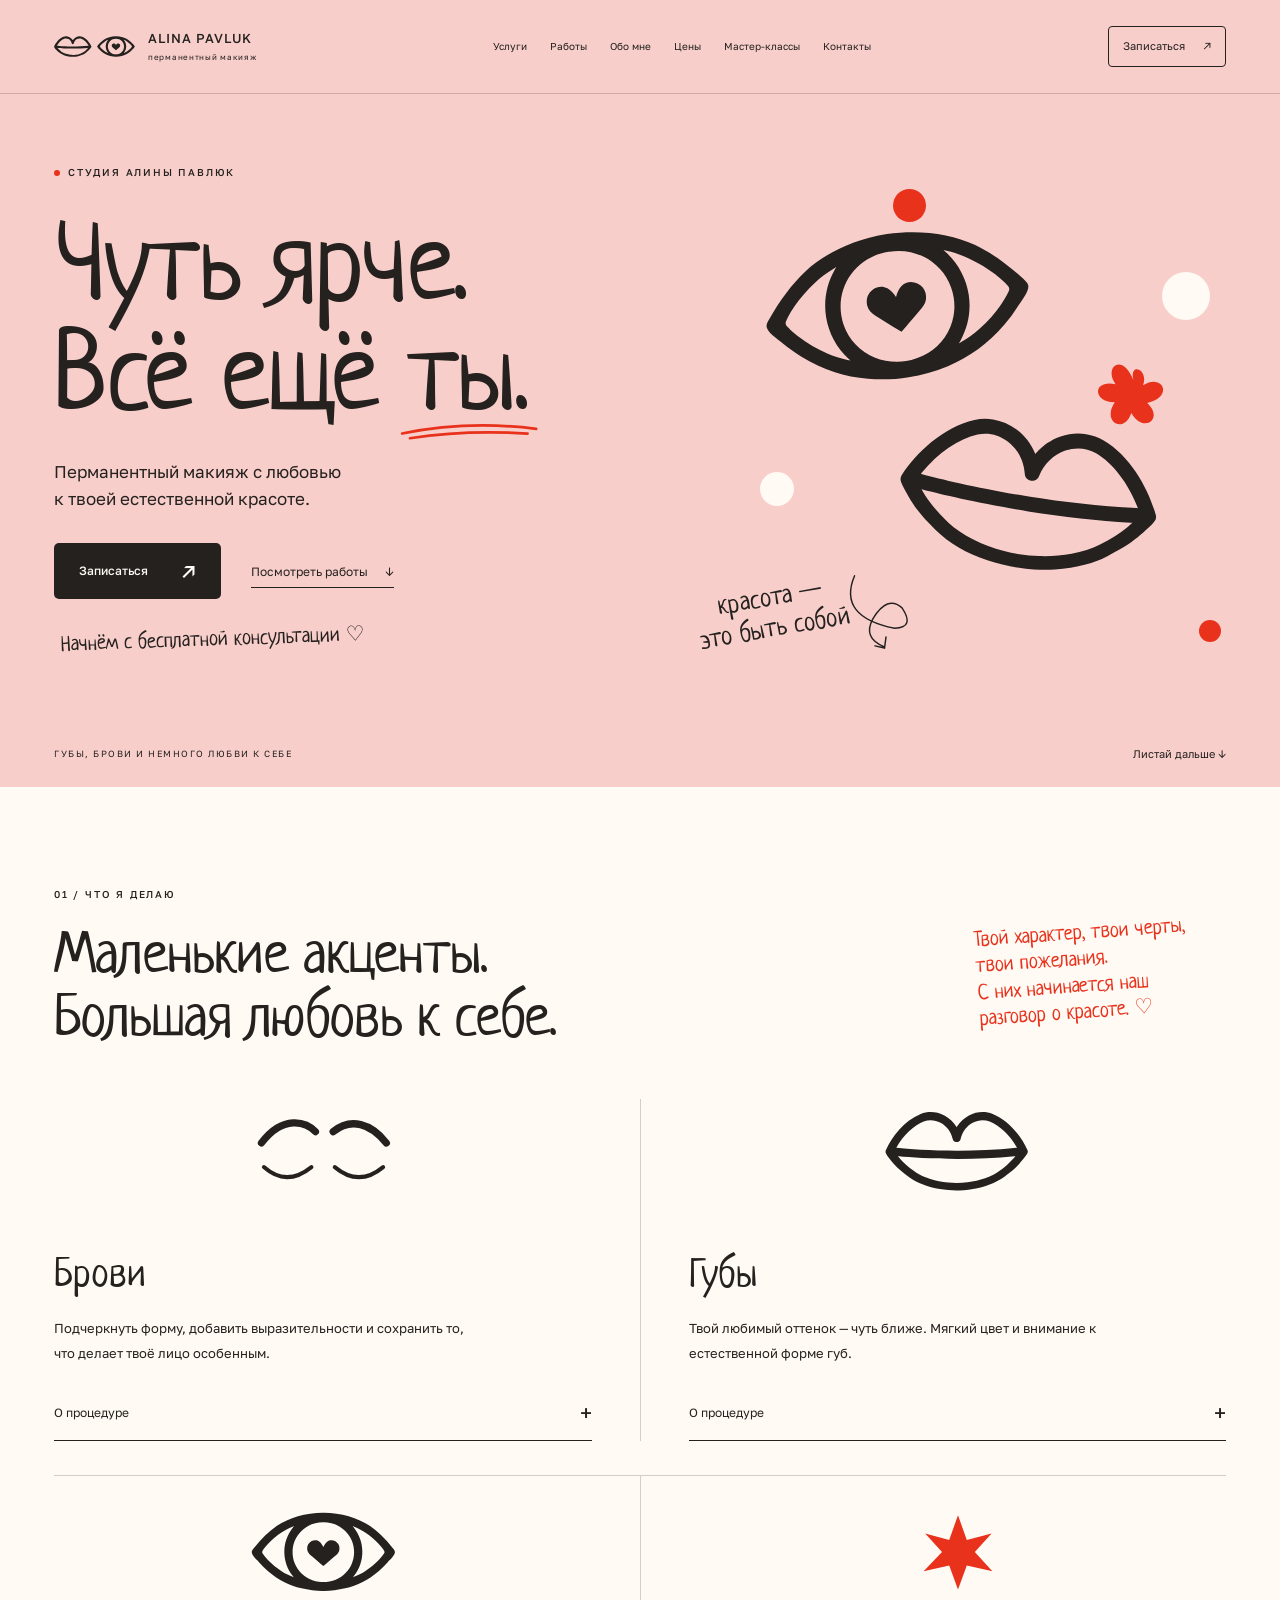
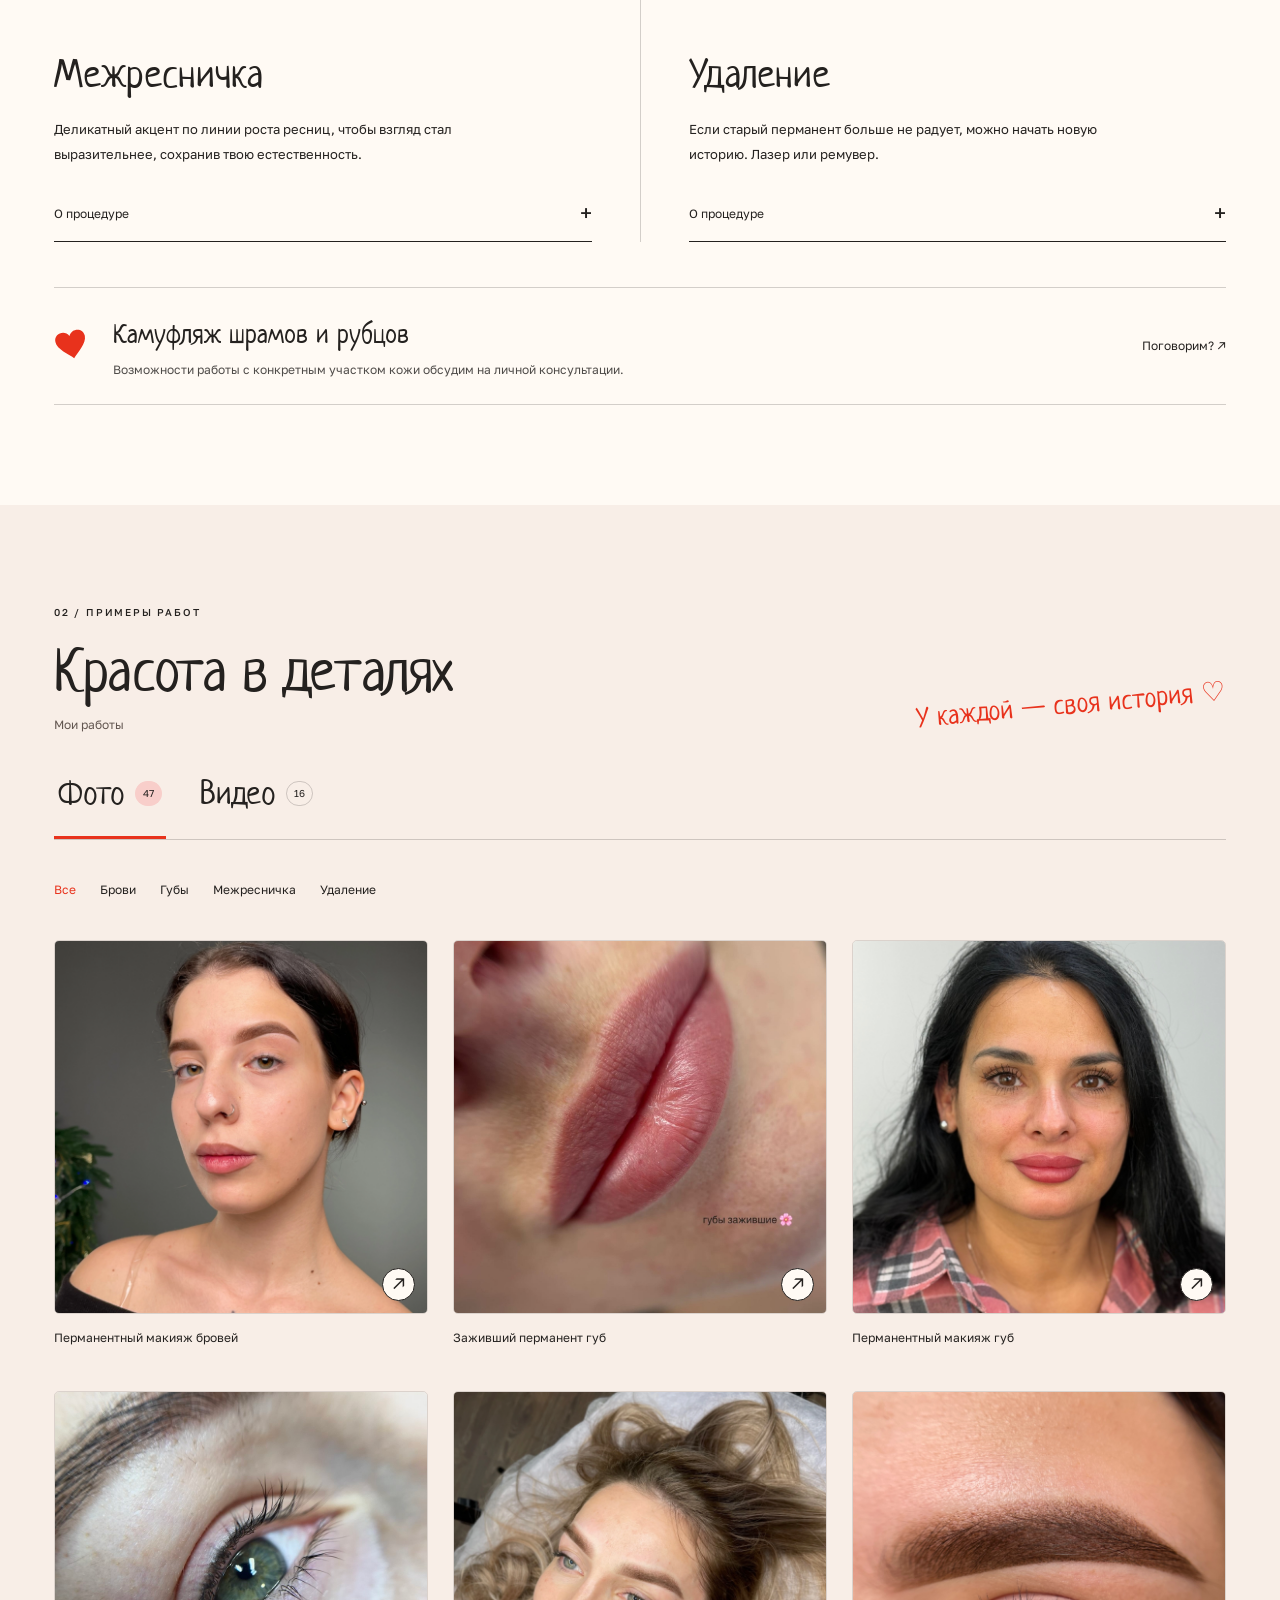
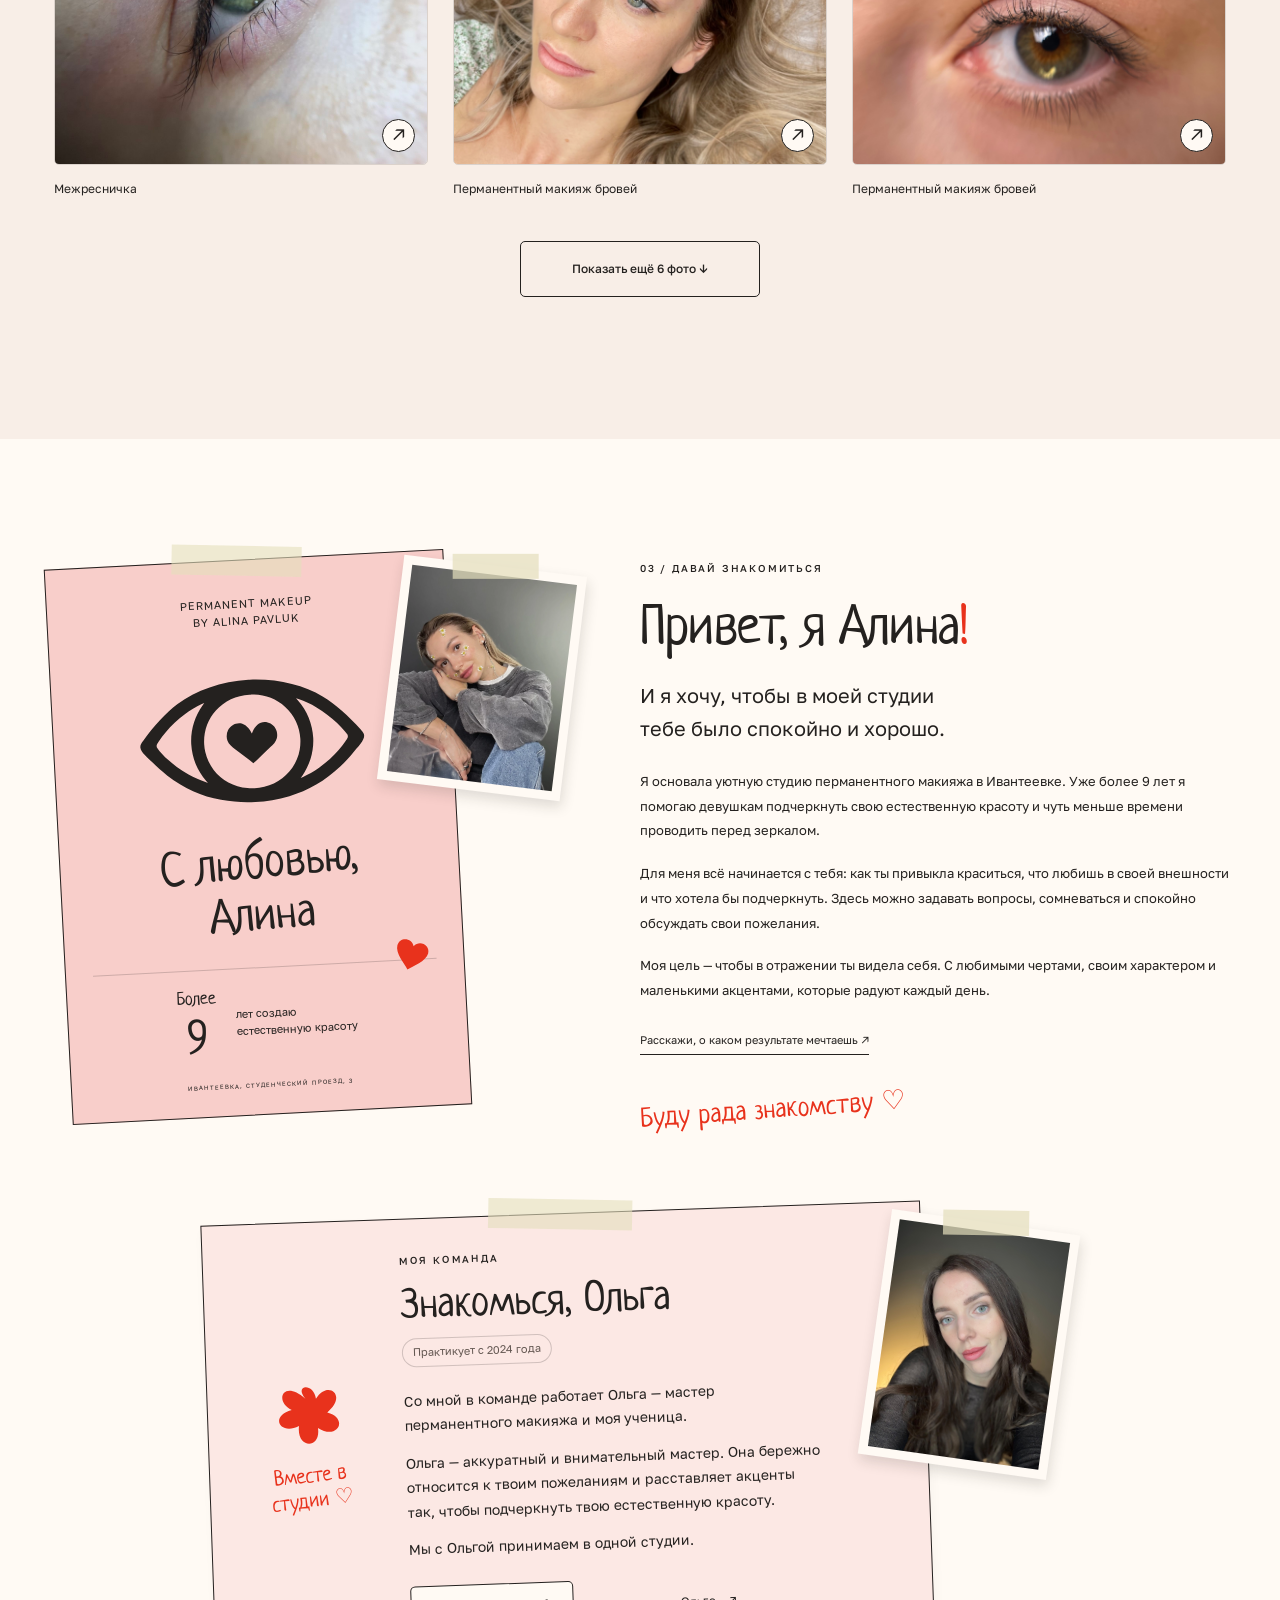
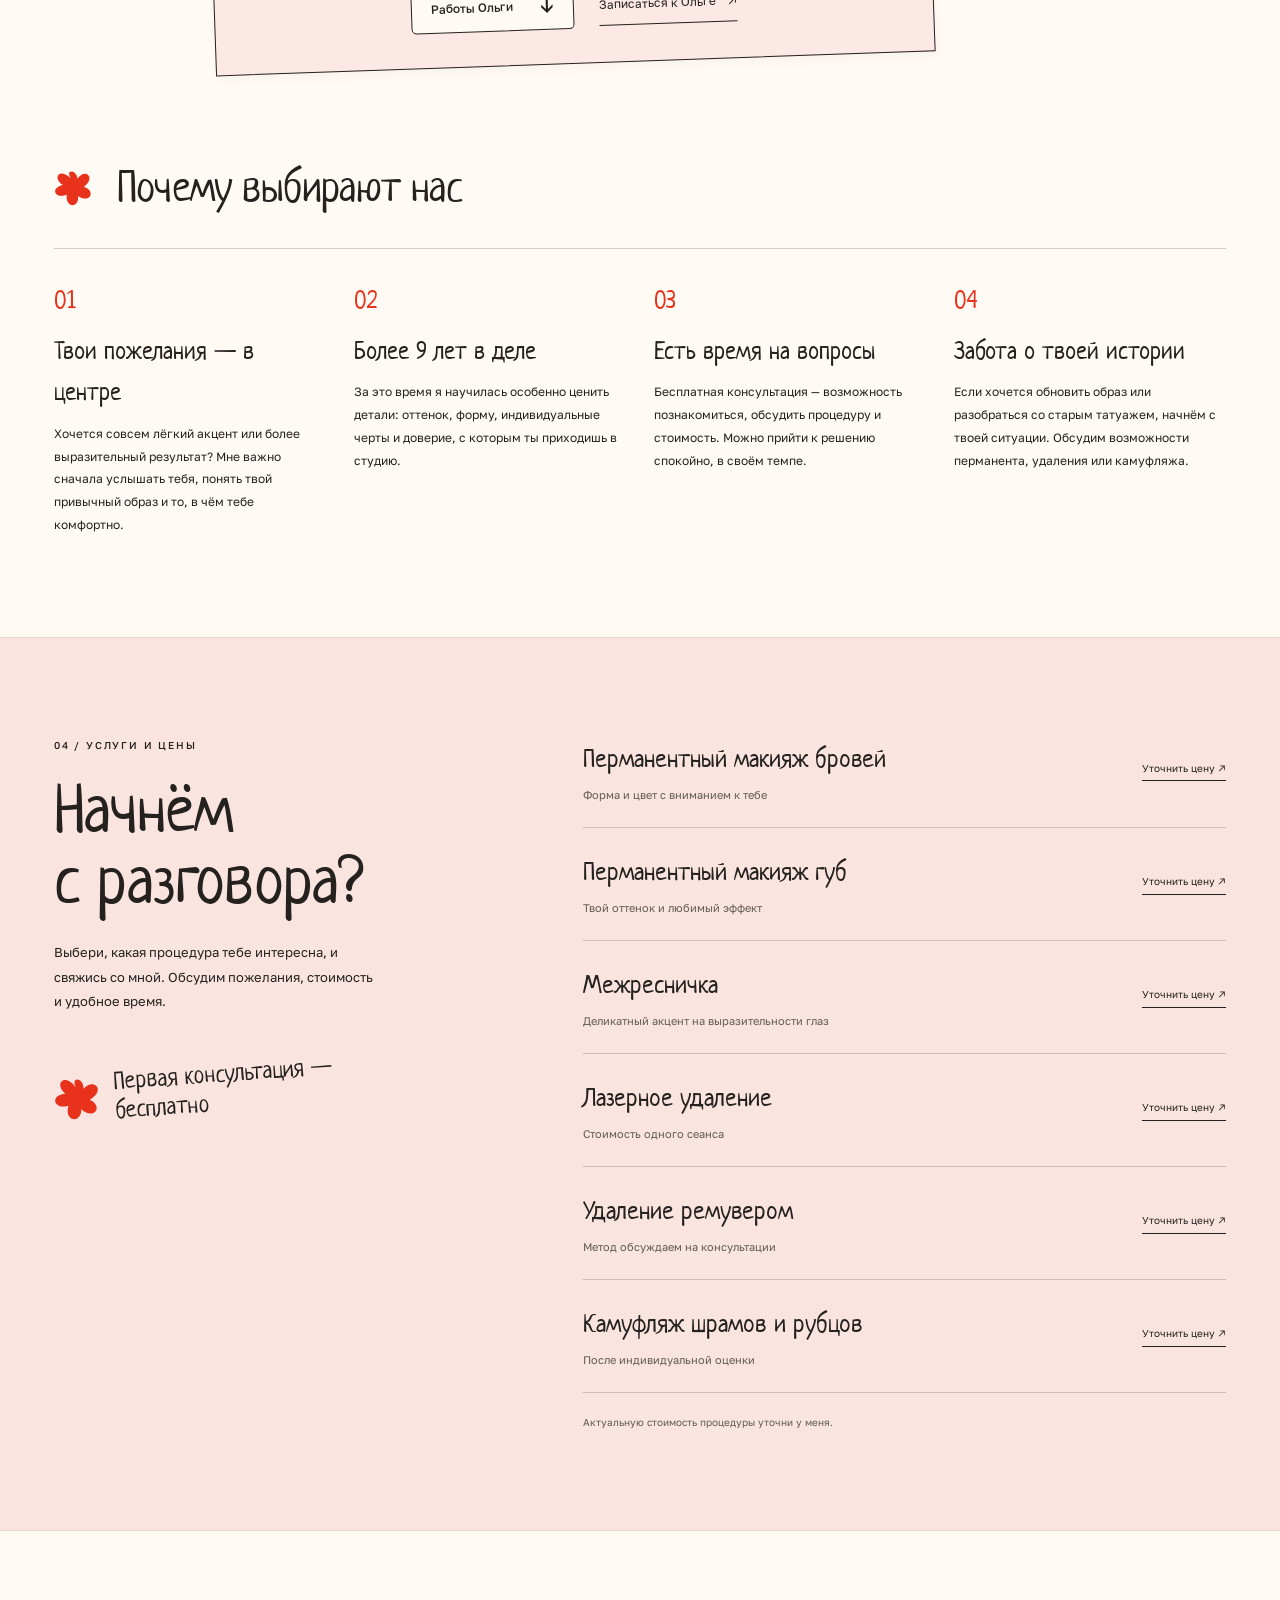
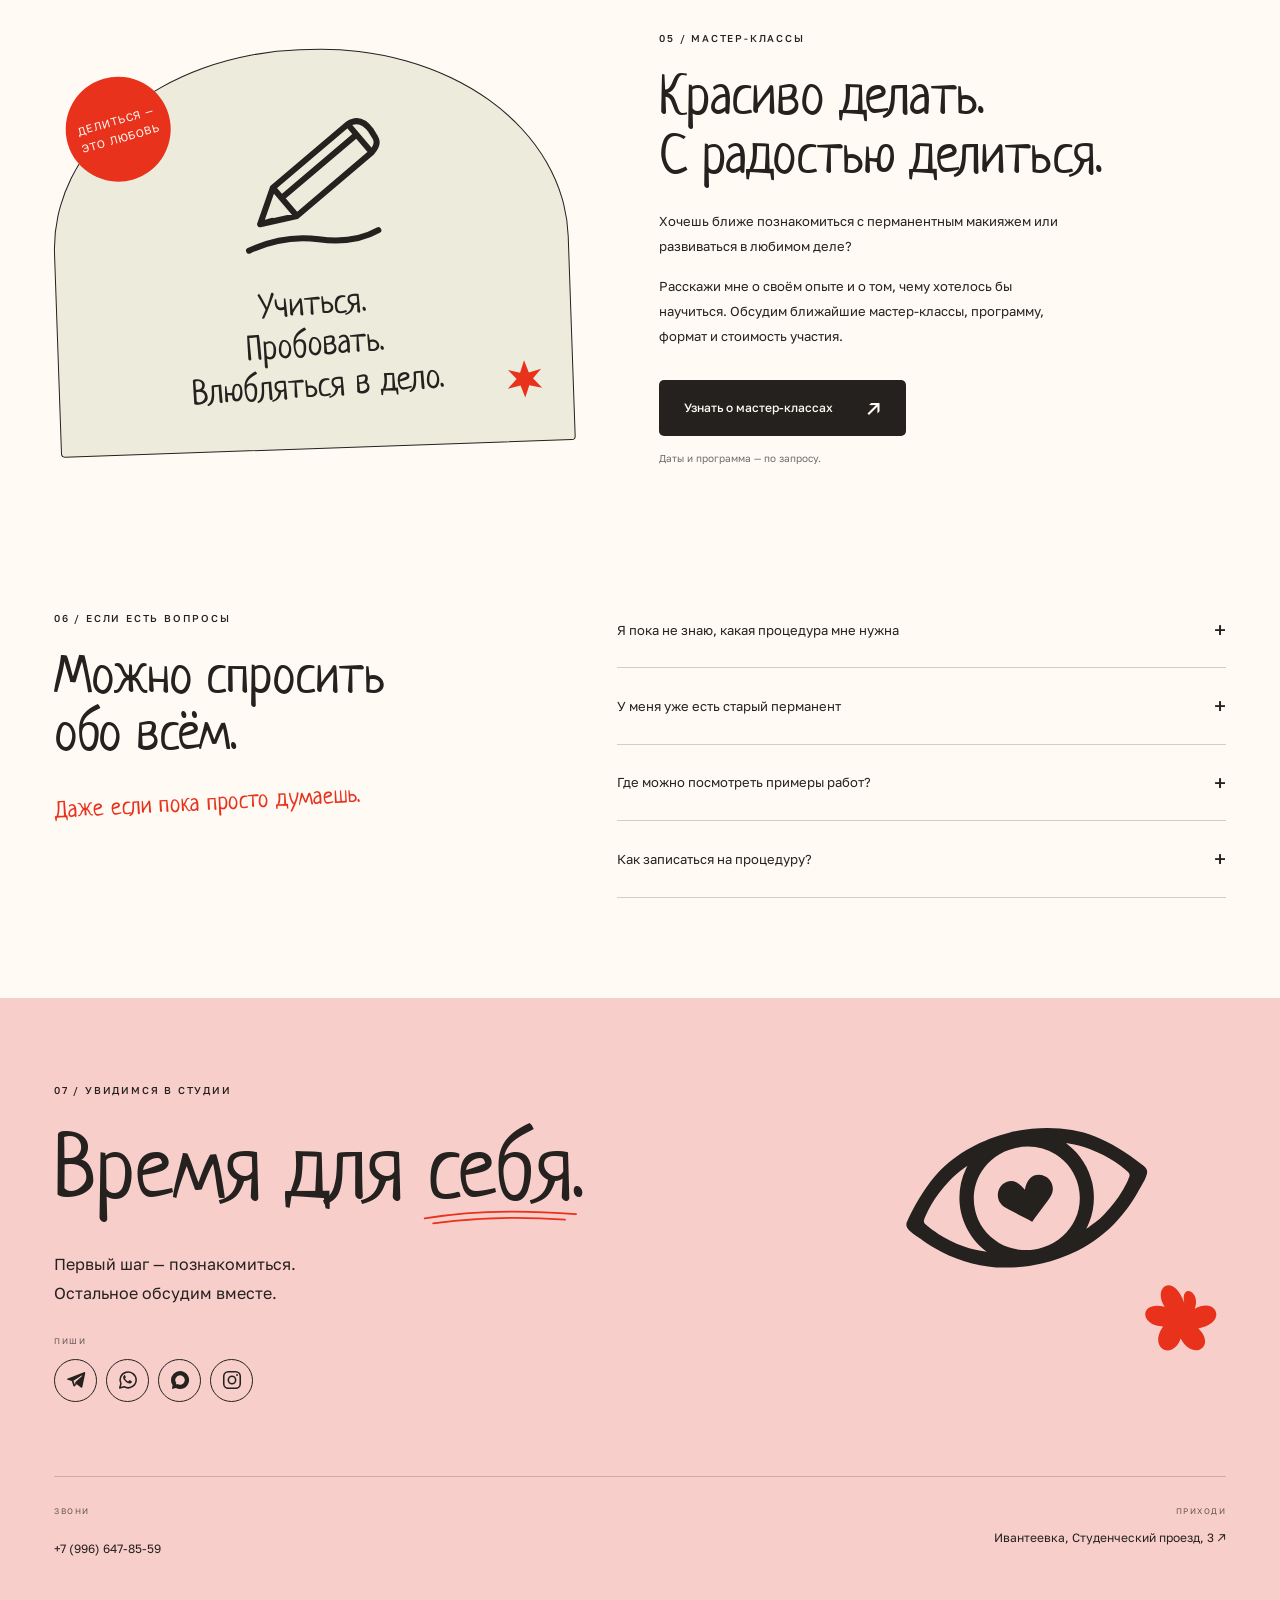
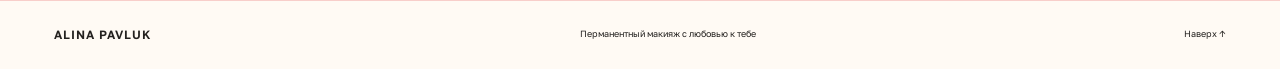
==== commit 5aa23a44: "Update Olga introduction and remove booking assistance copy" ====
--- a/index.html
+++ b/index.html
@@ -86,7 +86,7 @@
 </div><div class="wrap colleague-wrap"><div class="colleague-stage"><aside class="colleague-card" id="olga" aria-labelledby="olga-heading"><span class="tape colleague-tape" aria-hidden="true"></span>
 <div class="colleague-flower" aria-hidden="true"><svg><use href="#flower"/></svg><span class="hand">Вместе в студии ♡</span></div>
 <div class="colleague-copy"><p class="eyebrow">МОЯ КОМАНДА</p><h3 id="olga-heading">Знакомься, Ольга</h3><p class="colleague-role">Практикует с 2024 года</p>
-<div class="colleague-description"><p>Со мной в команде работает Ольга — мастер перманентного макияжа и моя ученица.</p><p>Мы с Ольгой принимаем в одной студии. Я помогу с записью и отвечу на твои вопросы.</p></div>
+<div class="colleague-description"><p>Со мной в команде работает Ольга — мастер перманентного макияжа и моя ученица.</p><p>Ольга — аккуратный и внимательный мастер. Она бережно относится к твоим пожеланиям и расставляет акценты так, чтобы подчеркнуть твою естественную красоту.</p><p>Мы с Ольгой принимаем в одной студии.</p></div>
 <div class="colleague-actions"><button class="button colleague-works-toggle" type="button" aria-expanded="false" aria-controls="olga-works">Работы Ольги <span aria-hidden="true">↓</span></button><a class="text-link" href="#contacts">Записаться к Ольге <span aria-hidden="true">↗</span></a></div>
 </div></aside><figure class="loose-photo olga-photo"><span class="photo-tape" aria-hidden="true"></span><img loading="lazy" decoding="async" src="assets/team/olga-portrait.jpg" alt="Ольга" width="1536" height="2048"></figure></div><section class="colleague-portfolio" id="olga-works" aria-labelledby="olga-works-heading" data-master="olga" hidden><h4 id="olga-works-heading">Работы Ольги</h4><div class="work-grid portfolio-gallery olga-gallery"><figure class="work-card portfolio-card olga-photo-card" data-master="olga"><a class="portfolio-photo" href="assets/portfolio/olga/work-12.webp" data-photo="olga-11" data-ratio="0.74947917" data-rotate="0" aria-label="Открыть работу Ольги: фото 12"><img src="assets/portfolio/olga/work-12.webp" width="1439" height="1920" alt="Работа Ольги — фотография 12" loading="lazy" decoding="async"><span class="photo-enlarge" aria-hidden="true">↗</span></a><figcaption hidden><div><span class="photo-title">Работа Ольги</span><small></small></div></figcaption></figure><figure class="work-card portfolio-card olga-photo-card" data-master="olga"><a class="portfolio-photo" href="assets/portfolio/olga/work-13.webp" data-photo="olga-12" data-ratio="0.73125000" data-rotate="0" aria-label="Открыть работу Ольги: фото 13"><img src="assets/portfolio/olga/work-13.webp" width="1404" height="1920" alt="Работа Ольги — фотография 13" loading="lazy" decoding="async"><span class="photo-enlarge" aria-hidden="true">↗</span></a><figcaption hidden><div><span class="photo-title">Работа Ольги</span><small></small></div></figcaption></figure><figure class="work-card portfolio-card olga-photo-card" data-master="olga"><a class="portfolio-photo" href="assets/portfolio/olga/work-15.webp" data-photo="olga-14" data-ratio="0.75000000" data-rotate="0" aria-label="Открыть работу Ольги: фото 15"><img src="assets/portfolio/olga/work-15.webp" width="1440" height="1920" alt="Работа Ольги — фотография 15" loading="lazy" decoding="async"><span class="photo-enlarge" aria-hidden="true">↗</span></a><figcaption hidden><div><span class="photo-title">Работа Ольги</span><small></small></div></figcaption></figure><figure class="work-card portfolio-card olga-photo-card" data-master="olga"><a class="portfolio-photo" href="assets/portfolio/olga/work-14.webp" data-photo="olga-13" data-ratio="0.74947917" data-rotate="0" aria-label="Открыть работу Ольги: фото 14"><img src="assets/portfolio/olga/work-14.webp" width="1439" height="1920" alt="Работа Ольги — фотография 14" loading="lazy" decoding="async"><span class="photo-enlarge" aria-hidden="true">↗</span></a><figcaption hidden><div><span class="photo-title">Работа Ольги</span><small></small></div></figcaption></figure><figure class="work-card portfolio-card olga-photo-card" data-master="olga"><a class="portfolio-photo" href="assets/portfolio/olga/work-01.jpg" data-photo="olga-0" data-ratio="0.75000000" data-rotate="0" aria-label="Открыть работу Ольги: фото 1"><img src="assets/portfolio/olga/work-01.jpg" width="1536" height="2048" alt="Работа Ольги — фотография 1" loading="lazy" decoding="async"><span class="photo-enlarge" aria-hidden="true">↗</span></a><figcaption hidden><div><span class="photo-title">Работа Ольги</span><small></small></div></figcaption></figure><figure class="work-card portfolio-card olga-photo-card" data-master="olga"><a class="portfolio-photo" href="assets/portfolio/olga/work-17.webp" data-photo="olga-16" data-ratio="0.75000000" data-rotate="0" aria-label="Открыть работу Ольги: фото 17"><img src="assets/portfolio/olga/work-17.webp" width="960" height="1280" alt="Работа Ольги — фотография 17" loading="lazy" decoding="async"><span class="photo-enlarge" aria-hidden="true">↗</span></a><figcaption hidden><div><span class="photo-title">Работа Ольги</span><small></small></div></figcaption></figure><figure class="work-card portfolio-card olga-photo-card" data-master="olga" hidden><a class="portfolio-photo" href="assets/portfolio/olga/work-02.png" data-photo="olga-1" data-ratio="0.75000000" data-rotate="0" aria-label="Открыть работу Ольги: фото 2"><img src="assets/portfolio/olga/work-02.png" width="1536" height="2048" alt="Работа Ольги — фотография 2" loading="lazy" decoding="async"><span class="photo-enlarge" aria-hidden="true">↗</span></a><figcaption hidden><div><span class="photo-title">Работа Ольги</span><small></small></div></figcaption></figure><figure class="work-card portfolio-card olga-photo-card" data-master="olga" hidden><a class="portfolio-photo" href="assets/portfolio/olga/work-03.png" data-photo="olga-2" data-ratio="0.75000000" data-rotate="0" aria-label="Открыть работу Ольги: фото 3"><img src="assets/portfolio/olga/work-03.png" width="1536" height="2048" alt="Работа Ольги — фотография 3" loading="lazy" decoding="async"><span class="photo-enlarge" aria-hidden="true">↗</span></a><figcaption hidden><div><span class="photo-title">Работа Ольги</span><small></small></div></figcaption></figure><figure class="work-card portfolio-card olga-photo-card" data-master="olga" hidden><a class="portfolio-photo" href="assets/portfolio/olga/work-16.webp" data-photo="olga-15" data-ratio="0.75000000" data-rotate="0" aria-label="Открыть работу Ольги: фото 16"><img src="assets/portfolio/olga/work-16.webp" width="1440" height="1920" alt="Работа Ольги — фотография 16" loading="lazy" decoding="async"><span class="photo-enlarge" aria-hidden="true">↗</span></a><figcaption hidden><div><span class="photo-title">Работа Ольги</span><small></small></div></figcaption></figure><figure class="work-card portfolio-card olga-photo-card" data-master="olga" hidden><a class="portfolio-photo" href="assets/portfolio/olga/work-18.webp" data-photo="olga-17" data-ratio="1.40762463" data-rotate="0" aria-label="Открыть работу Ольги: фото 18"><img src="assets/portfolio/olga/work-18.webp" width="1440" height="1023" alt="Работа Ольги — фотография 18" loading="lazy" decoding="async"><span class="photo-enlarge" aria-hidden="true">↗</span></a><figcaption hidden><div><span class="photo-title">Работа Ольги</span><small></small></div></figcaption></figure><figure class="work-card portfolio-card olga-photo-card" data-master="olga" hidden><a class="portfolio-photo" href="assets/portfolio/olga/work-04.png" data-photo="olga-3" data-ratio="0.75000000" data-rotate="0" aria-label="Открыть работу Ольги: фото 4"><img src="assets/portfolio/olga/work-04.png" width="1536" height="2048" alt="Работа Ольги — фотография 4" loading="lazy" decoding="async"><span class="photo-enlarge" aria-hidden="true">↗</span></a><figcaption hidden><div><span class="photo-title">Работа Ольги</span><small></small></div></figcaption></figure><figure class="work-card portfolio-card olga-photo-card" data-master="olga" hidden><a class="portfolio-photo" href="assets/portfolio/olga/work-08.png" data-photo="olga-7" data-ratio="0.76477404" data-rotate="0" aria-label="Открыть работу Ольги: фото 8"><img src="assets/portfolio/olga/work-08.png" width="1320" height="1726" alt="Работа Ольги — фотография 8" loading="lazy" decoding="async"><span class="photo-enlarge" aria-hidden="true">↗</span></a><figcaption hidden><div><span class="photo-title">Работа Ольги</span><small></small></div></figcaption></figure><figure class="work-card portfolio-card olga-photo-card" data-master="olga" hidden><a class="portfolio-photo" href="assets/portfolio/olga/work-09.png" data-photo="olga-8" data-ratio="0.75046904" data-rotate="0" aria-label="Открыть работу Ольги: фото 9"><img src="assets/portfolio/olga/work-09.png" width="1200" height="1599" alt="Работа Ольги — фотография 9" loading="lazy" decoding="async"><span class="photo-enlarge" aria-hidden="true">↗</span></a><figcaption hidden><div><span class="photo-title">Работа Ольги</span><small></small></div></figcaption></figure><figure class="work-card portfolio-card olga-photo-card" data-master="olga" hidden><a class="portfolio-photo" href="assets/portfolio/olga/work-07.jpg" data-photo="olga-6" data-ratio="0.75000000" data-rotate="0" aria-label="Открыть работу Ольги: фото 7"><img src="assets/portfolio/olga/work-07.jpg" width="1440" height="1920" alt="Работа Ольги — фотография 7" loading="lazy" decoding="async"><span class="photo-enlarge" aria-hidden="true">↗</span></a><figcaption hidden><div><span class="photo-title">Работа Ольги</span><small></small></div></figcaption></figure><figure class="work-card portfolio-card olga-photo-card" data-master="olga" hidden><a class="portfolio-photo" href="assets/portfolio/olga/work-06.jpg" data-photo="olga-5" data-ratio="0.75000000" data-rotate="0" aria-label="Открыть работу Ольги: фото 6"><img src="assets/portfolio/olga/work-06.jpg" width="1536" height="2048" alt="Работа Ольги — фотография 6" loading="lazy" decoding="async"><span class="photo-enlarge" aria-hidden="true">↗</span></a><figcaption hidden><div><span class="photo-title">Работа Ольги</span><small></small></div></figcaption></figure><figure class="work-card portfolio-card olga-photo-card" data-master="olga" hidden><a class="portfolio-photo" href="assets/portfolio/olga/work-10.png" data-photo="olga-9" data-ratio="0.75063613" data-rotate="0" aria-label="Открыть работу Ольги: фото 10"><img src="assets/portfolio/olga/work-10.png" width="1180" height="1572" alt="Работа Ольги — фотография 10" loading="lazy" decoding="async"><span class="photo-enlarge" aria-hidden="true">↗</span></a><figcaption hidden><div><span class="photo-title">Работа Ольги</span><small></small></div></figcaption></figure><figure class="work-card portfolio-card olga-photo-card" data-master="olga" hidden><a class="portfolio-photo" href="assets/portfolio/olga/work-05.png" data-photo="olga-4" data-ratio="0.75000000" data-rotate="0" aria-label="Открыть работу Ольги: фото 5"><img src="assets/portfolio/olga/work-05.png" width="1536" height="2048" alt="Работа Ольги — фотография 5" loading="lazy" decoding="async"><span class="photo-enlarge" aria-hidden="true">↗</span></a><figcaption hidden><div><span class="photo-title">Работа Ольги</span><small></small></div></figcaption></figure><figure class="work-card portfolio-card olga-photo-card" data-master="olga" hidden><a class="portfolio-photo" href="assets/portfolio/olga/work-11.png" data-photo="olga-10" data-ratio="0.75000000" data-rotate="0" aria-label="Открыть работу Ольги: фото 11"><img src="assets/portfolio/olga/work-11.png" width="1536" height="2048" alt="Работа Ольги — фотография 11" loading="lazy" decoding="async"><span class="photo-enlarge" aria-hidden="true">↗</span></a><figcaption hidden><div><span class="photo-title">Работа Ольги</span><small></small></div></figcaption></figure></div><div class="gallery-more"><button class="button gallery-more-button olga-more-button" type="button">Показать ещё 6 фото ↓</button></div><p id="olga-gallery-status" class="olga-gallery-status" aria-live="polite">Показано 6 из 18 фотографий.</p></section></div></section>
 <section class="reasons"><div class="wrap"><div class="reason-heading"><svg aria-hidden="true"><use href="#flower"/></svg><h2>Почему выбирают нас</h2></div><div class="reason-grid">
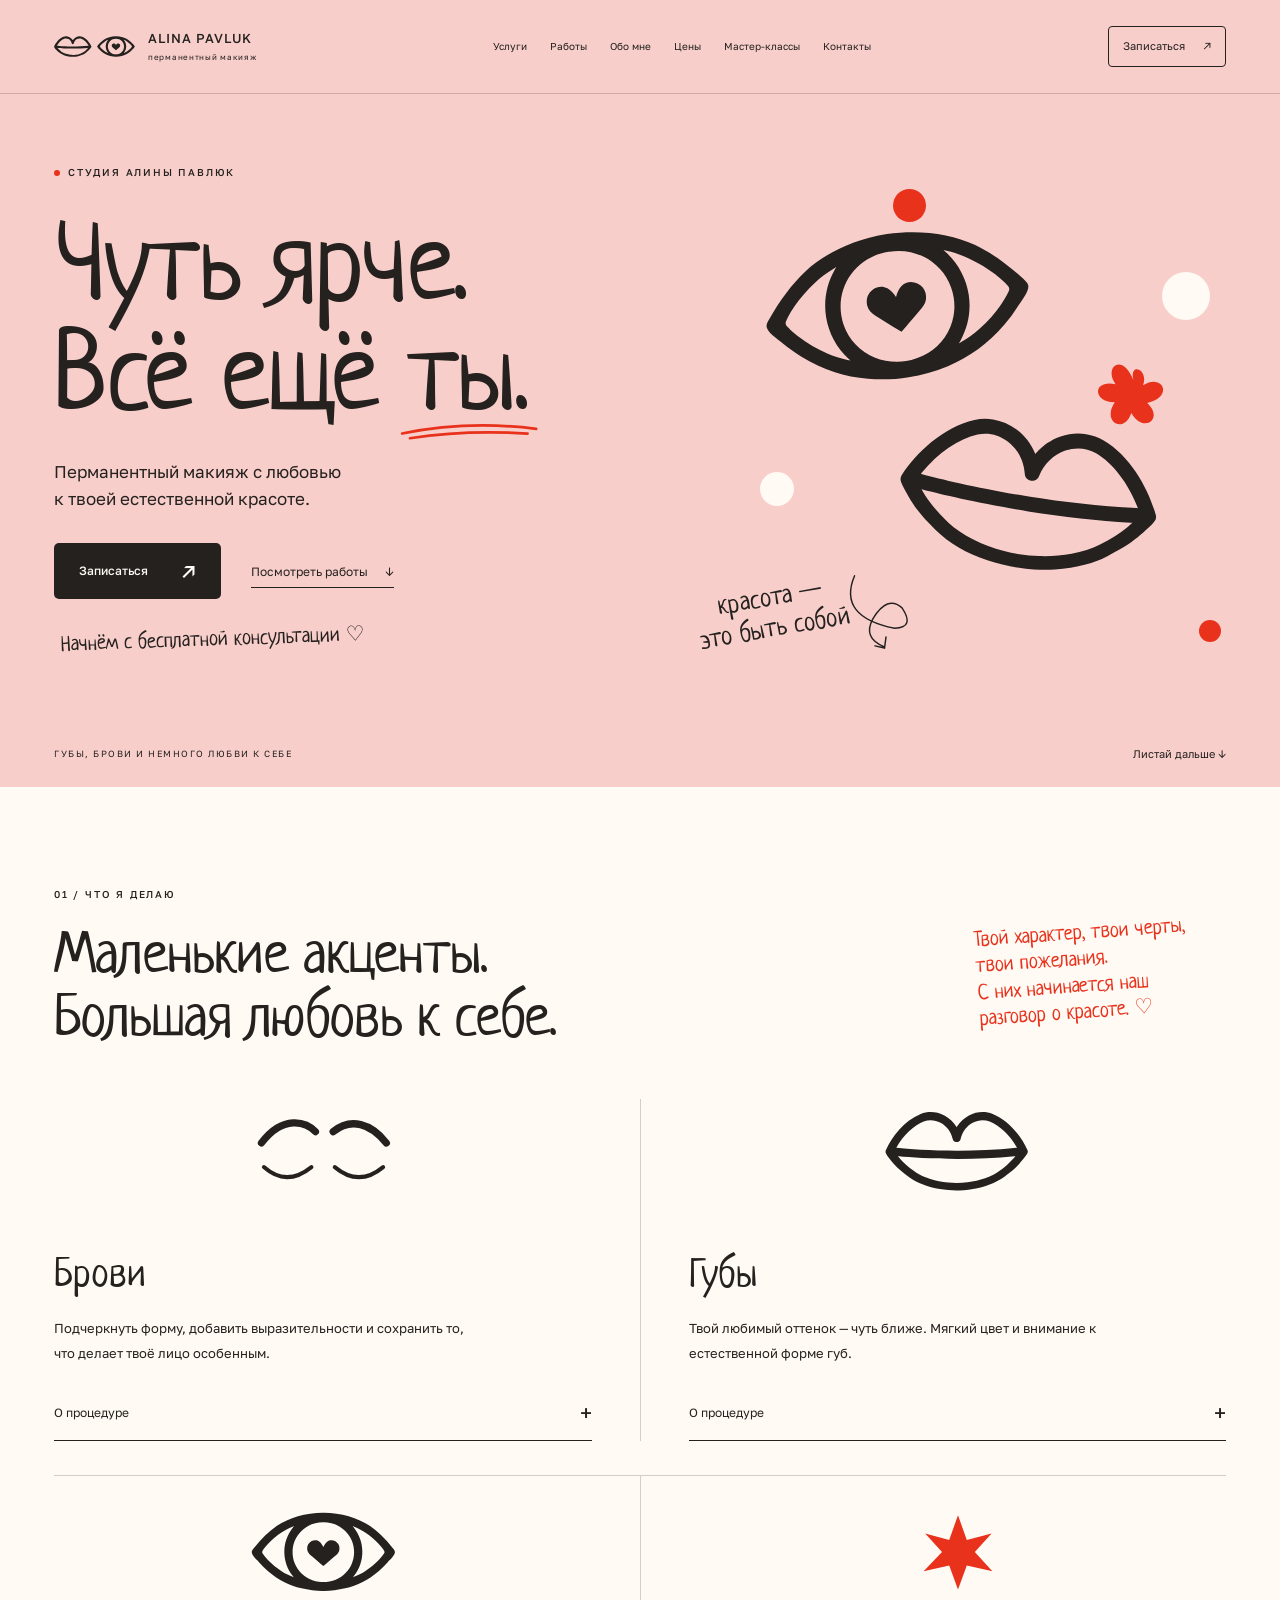
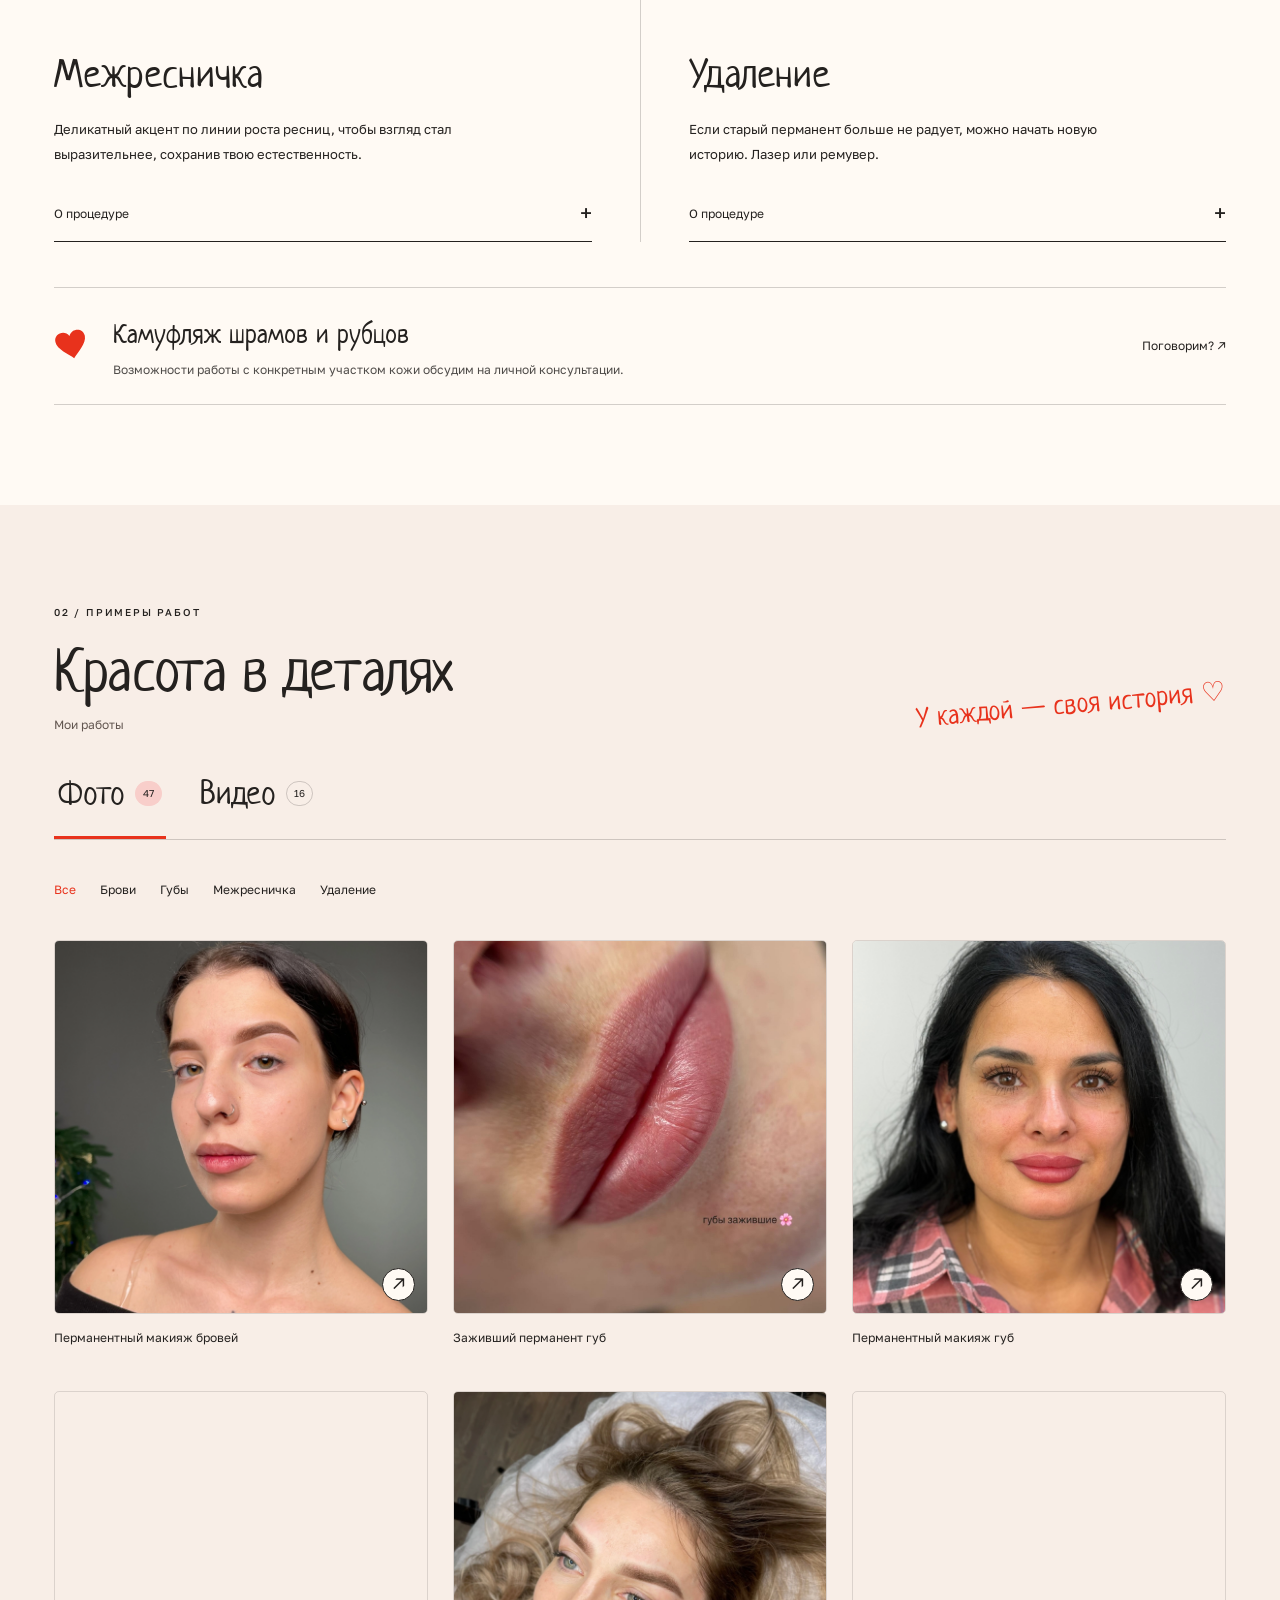
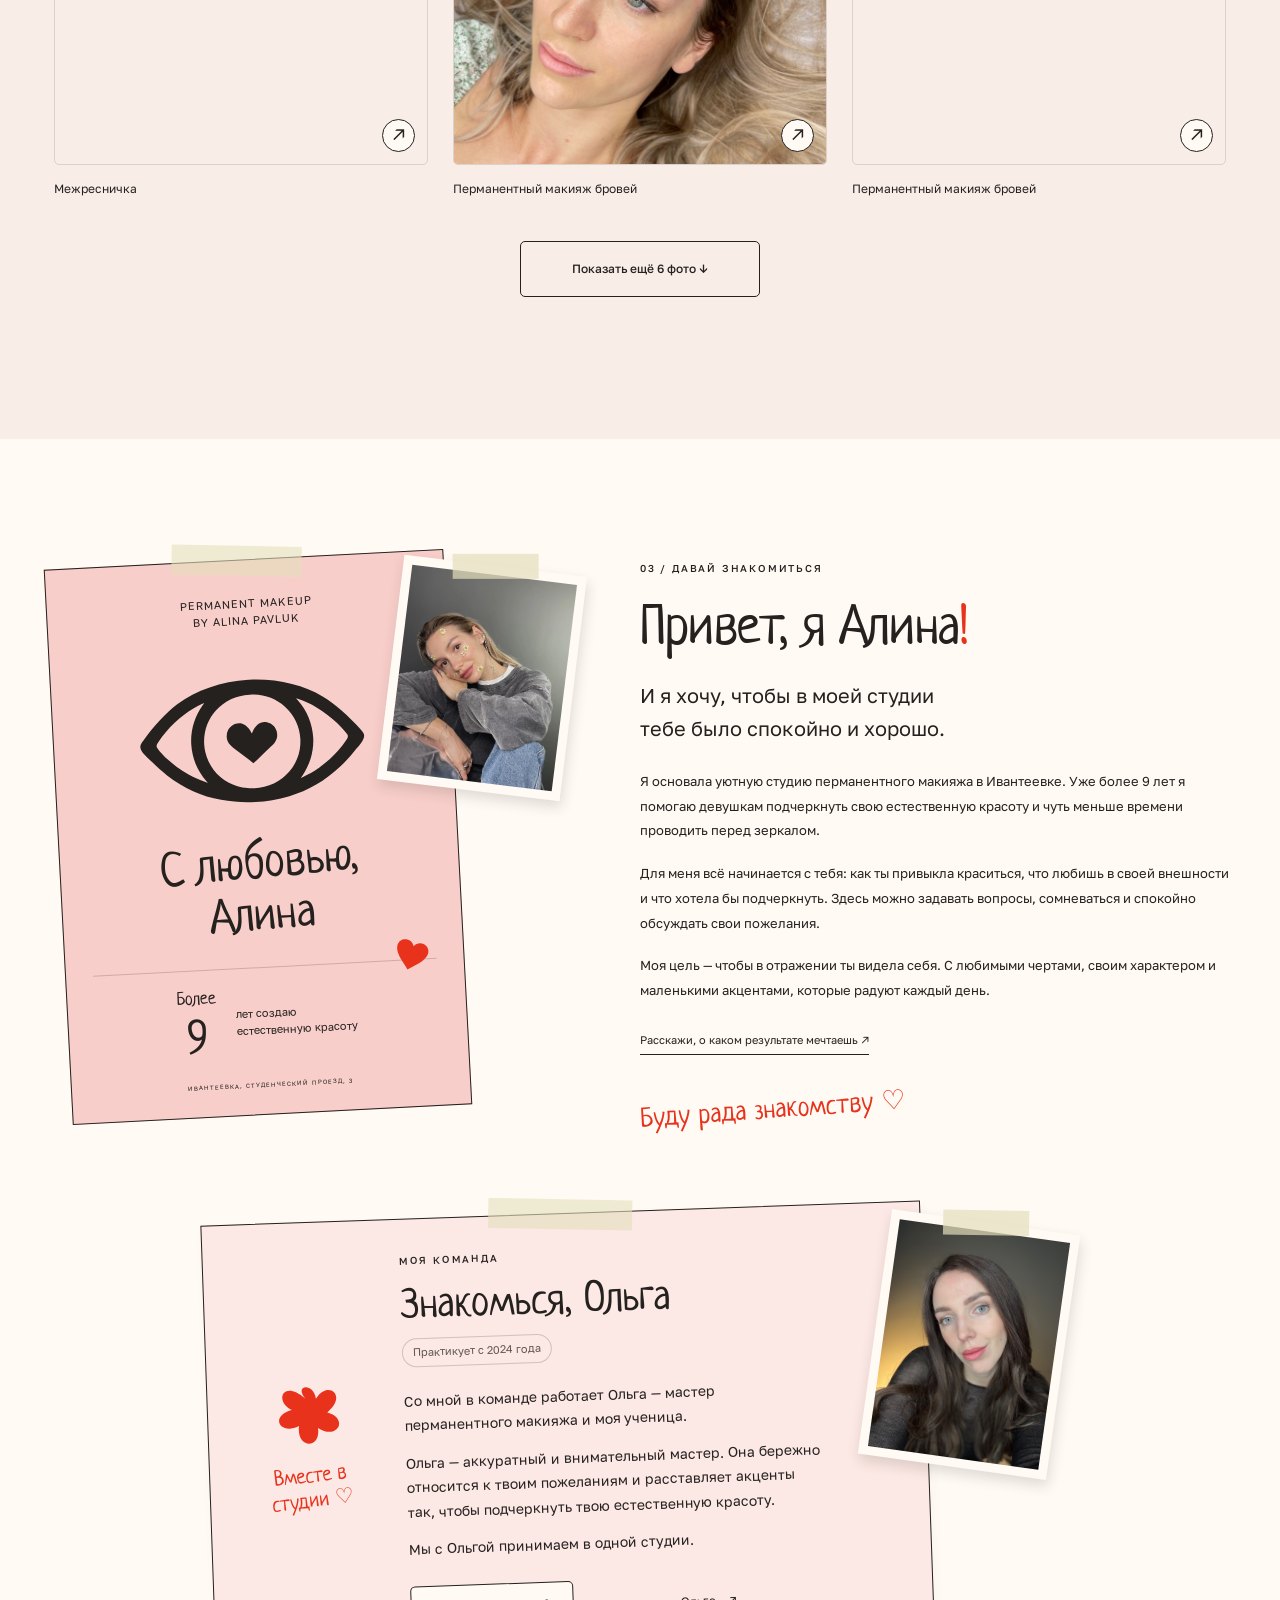
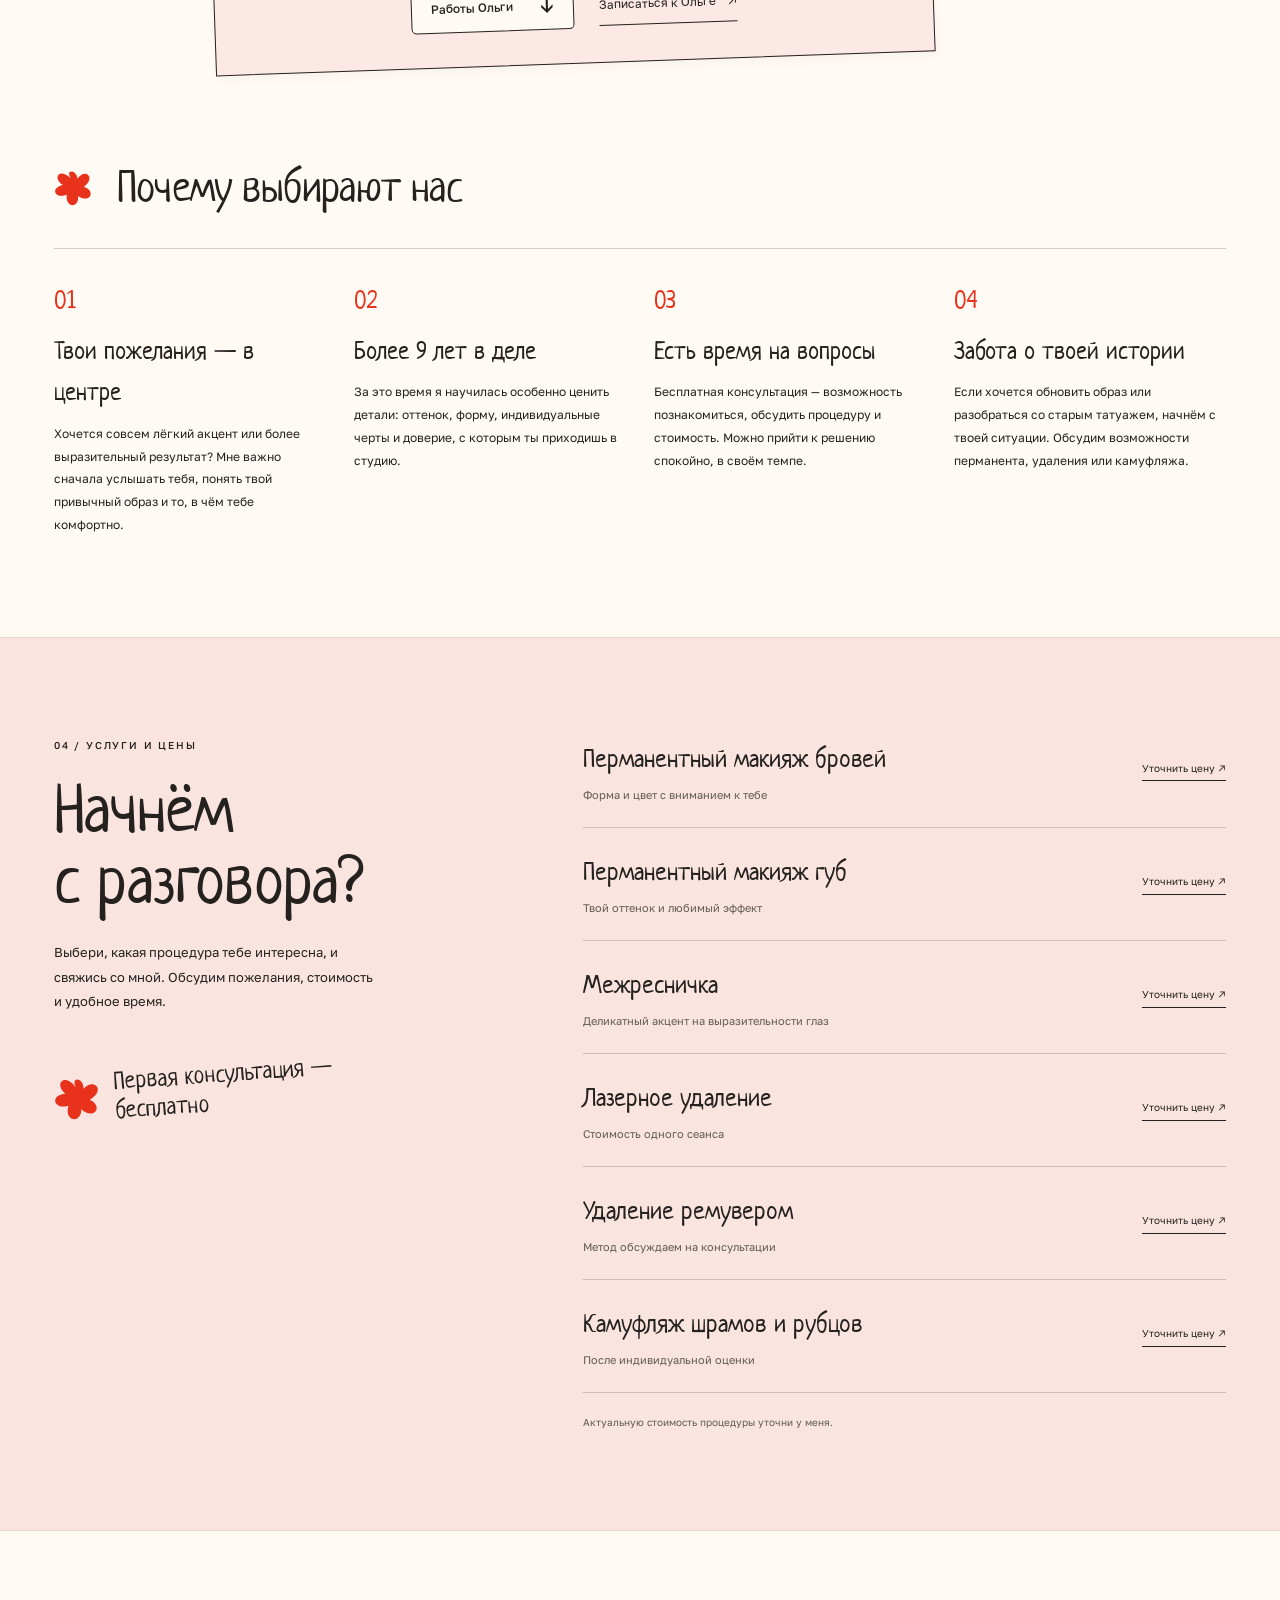
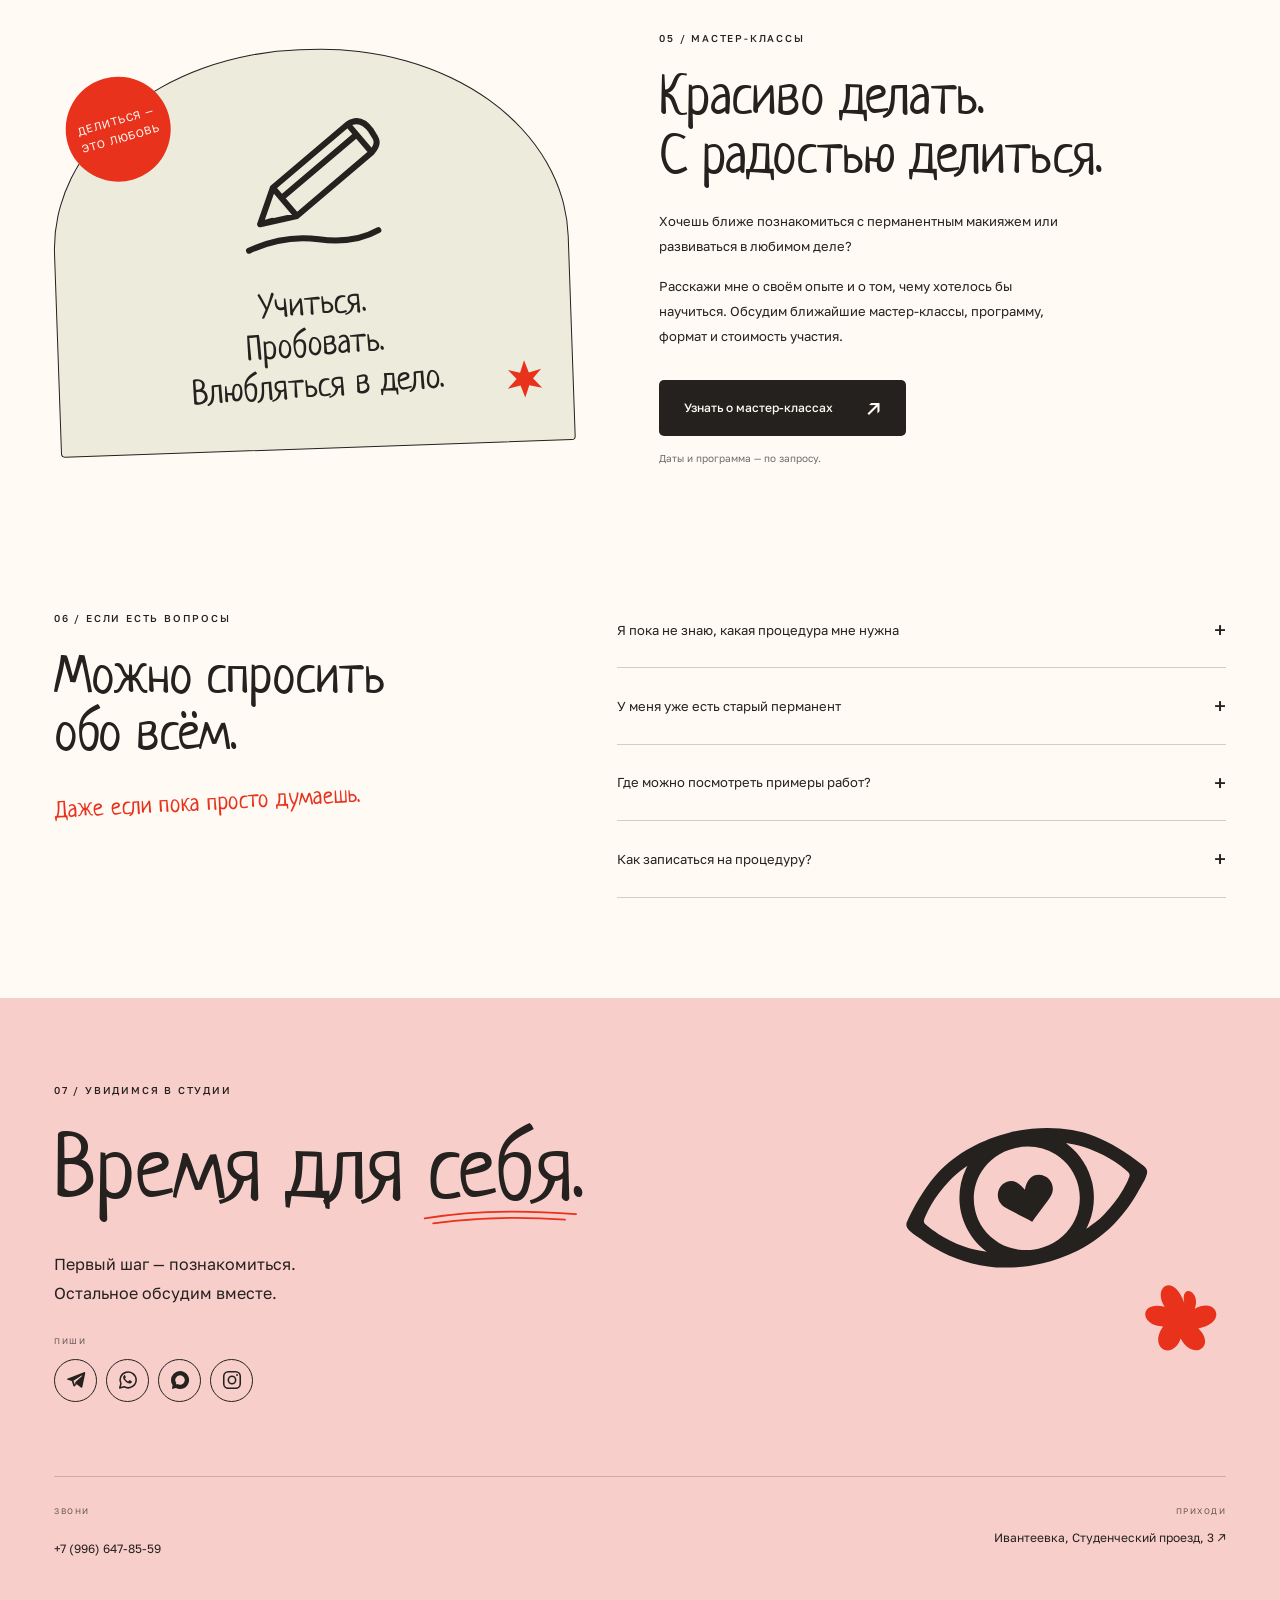
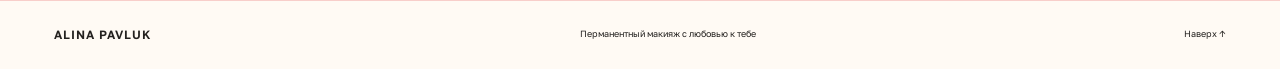
==== commit 89ee486c: "Add Google Search Console verification meta tag" ====
--- a/index.html
+++ b/index.html
@@ -1,6 +1,7 @@
 <!doctype html>
 <html lang="ru">
 <head>
+<meta name="google-site-verification" content="rxYAy1SDOIGqULvn6zPUI7qbhp-Tc-4rfcIMGANc8yU" />
 <meta charset="utf-8"><meta name="viewport" content="width=device-width,initial-scale=1">
 <meta name="theme-color" content="#f8ceca">
 <title>Алина Павлюк — перманентный макияж</title>
